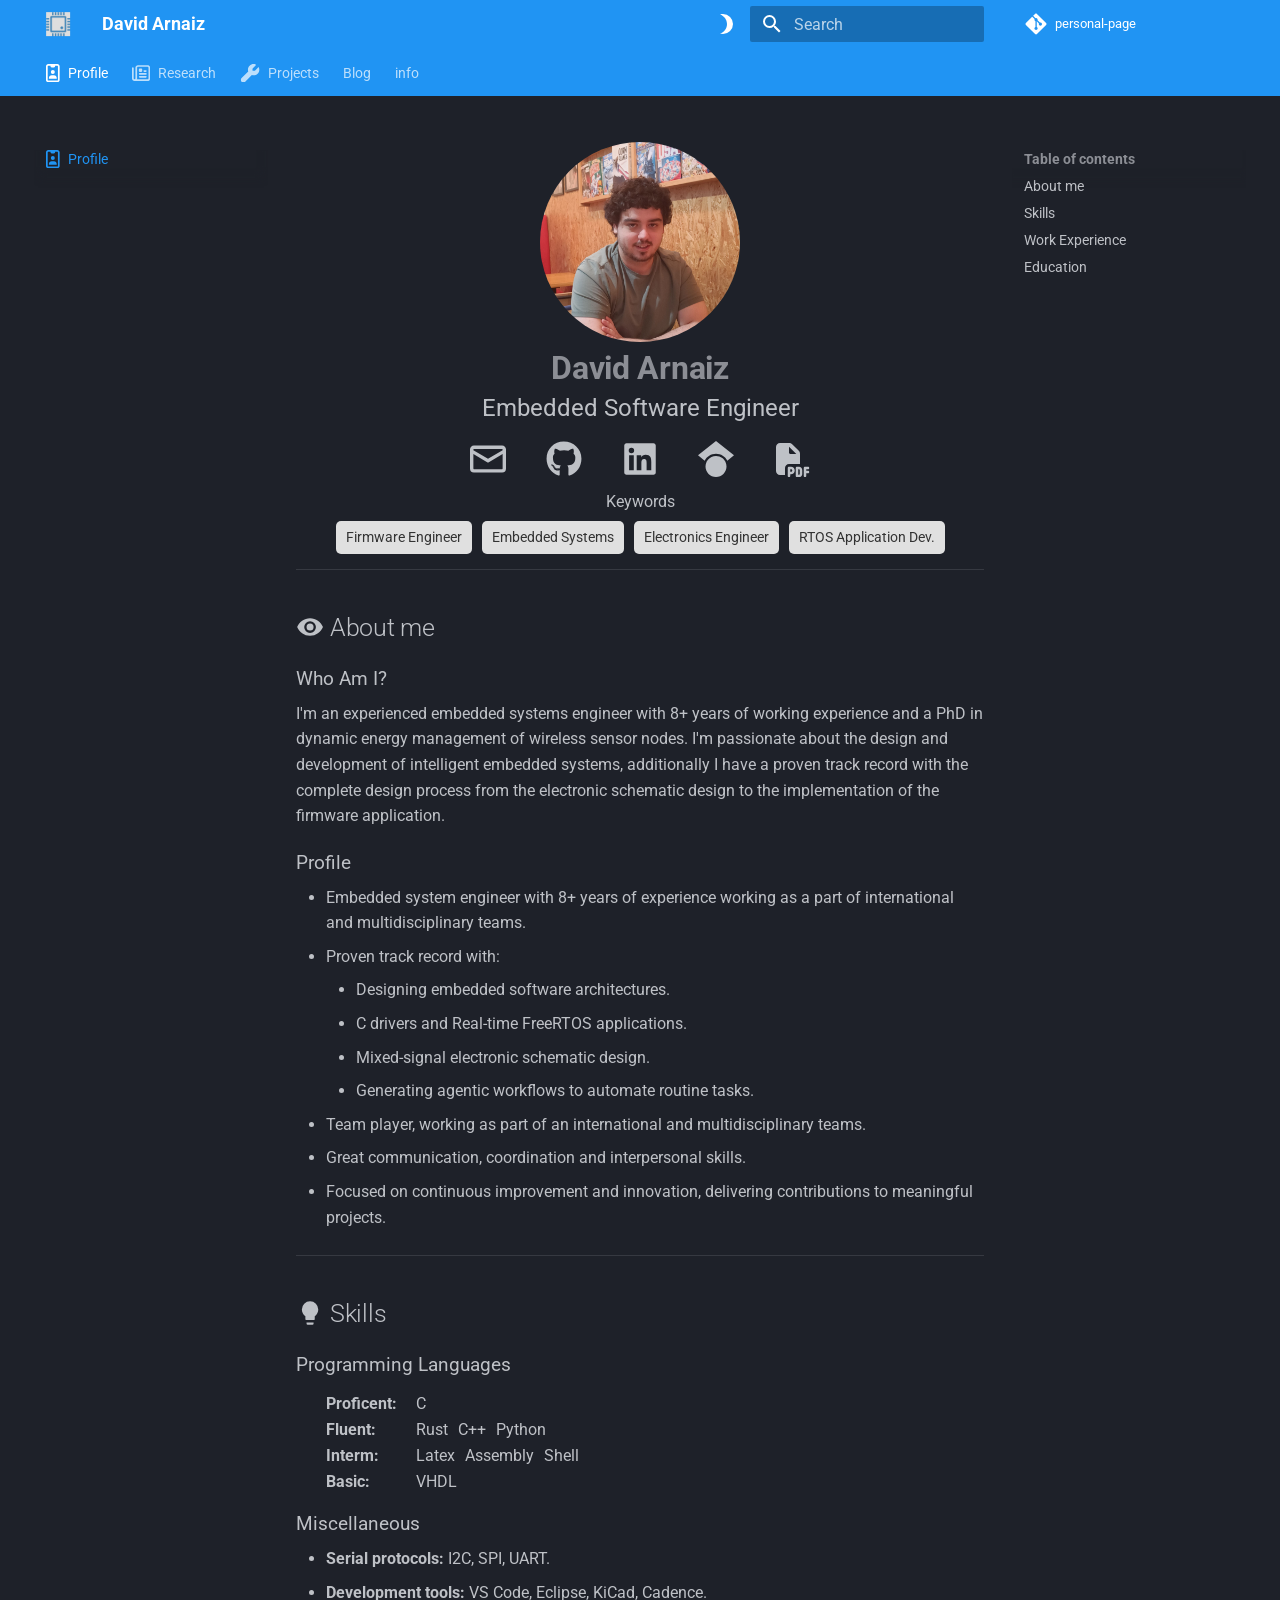
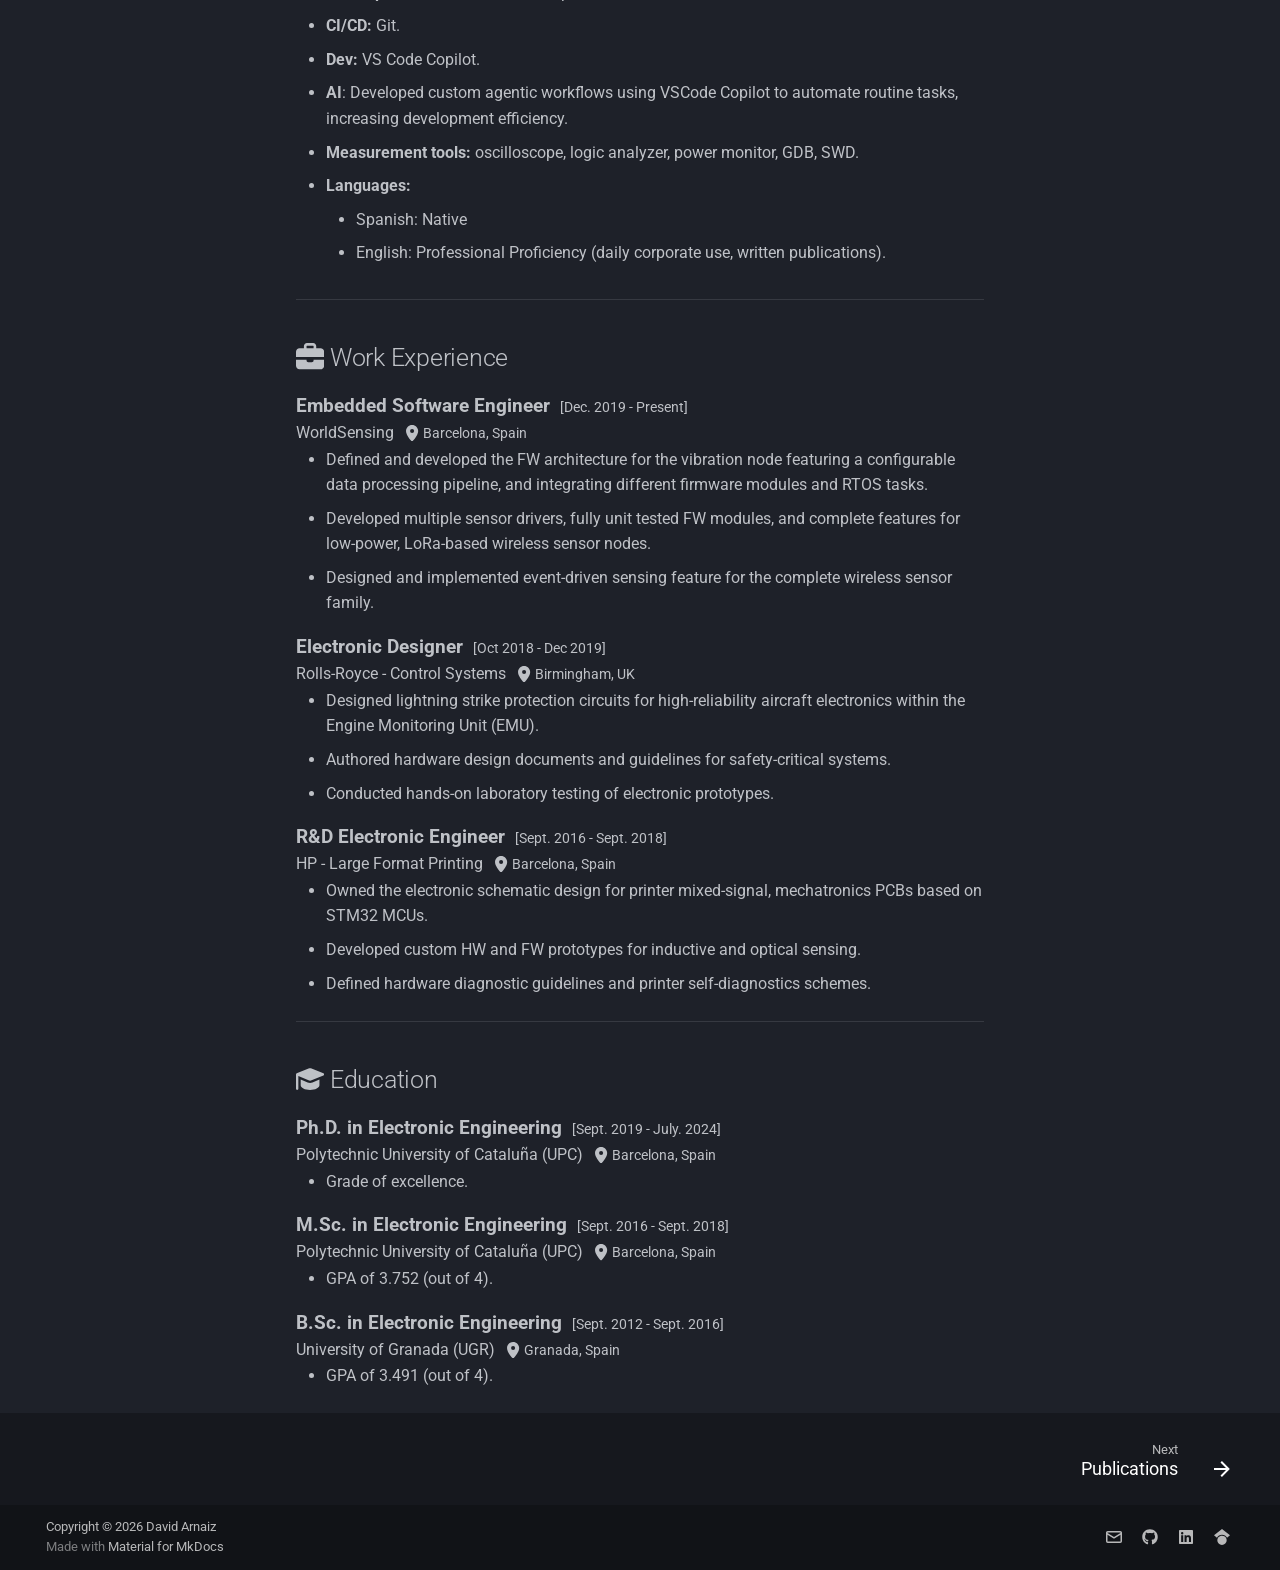
==== index.html @ e4c94403 "Deployed 6ec99e1 with MkDocs version: 1.6.1" ====
<!doctype html>
<html lang="en" class="no-js">
  <head>
    
      <meta charset="utf-8">
      <meta name="viewport" content="width=device-width,initial-scale=1">
      
        <meta name="description" content="David Arnaiz, an embedded firmware engineer specializing in adaptive IoT sensors, RTOSs, and dynamic energy management for low-power systems. Based in Spain.">
      
      
      
        <link rel="canonical" href="https://electronplant.github.io/personal-page/">
      
      
      
        <link rel="next" href="research/">
      
      
        
      
      
      <link rel="icon" href="assets/imgs/test_icon.png">
      <meta name="generator" content="mkdocs-1.6.1, mkdocs-material-9.7.6">
    
    
      
        <title>David Arnaiz - Curriculum Vitae - David Arnaiz</title>
      
    
    
      <link rel="stylesheet" href="assets/stylesheets/main.484c7ddc.min.css">
      
        
        <link rel="stylesheet" href="assets/stylesheets/palette.ab4e12ef.min.css">
      
      


    
    
      
    
    
      
        
        
        <link rel="preconnect" href="https://fonts.gstatic.com" crossorigin>
        <link rel="stylesheet" href="https://fonts.googleapis.com/css?family=Roboto:300,300i,400,400i,700,700i%7CRoboto+Mono:400,400i,700,700i&display=fallback">
        <style>:root{--md-text-font:"Roboto";--md-code-font:"Roboto Mono"}</style>
      
    
    
      <link rel="stylesheet" href="extra_style.css">
    
    <script>__md_scope=new URL(".",location),__md_hash=e=>[...e].reduce(((e,_)=>(e<<5)-e+_.charCodeAt(0)),0),__md_get=(e,_=localStorage,t=__md_scope)=>JSON.parse(_.getItem(t.pathname+"."+e)),__md_set=(e,_,t=localStorage,a=__md_scope)=>{try{t.setItem(a.pathname+"."+e,JSON.stringify(_))}catch(e){}}</script>
    
      

    
    
  
<meta property="og:type" content="website" />
<meta property="og:title" content="David Arnaiz" />
<meta property="og:description" content="David Arnaiz, an embedded firmware engineer specializing in adaptive IoT sensors, RTOSs, and dynamic energy management for low-power systems. Based in Spain." />
<meta property="og:image" content="https://electronplant.github.io/personal-page/assets/images/social/index.png" />
<meta property="og:image:type" content="image/png" />
<meta property="og:image:width" content="1200" />
<meta property="og:image:height" content="630" />
<meta property="og:url" content="https://electronplant.github.io/personal-page/" />
<meta property="twitter:card" content="summary_large_image" />
<meta property="twitter:title" content="David Arnaiz" />
<meta property="twitter:description" content="David Arnaiz, an embedded firmware engineer specializing in adaptive IoT sensors, RTOSs, and dynamic energy management for low-power systems. Based in Spain." />
<meta property="twitter:image" content="https://electronplant.github.io/personal-page/assets/images/social/index.png" />
</head>
  
  
    
    
      
    
    
    
    
    <body dir="ltr" data-md-color-scheme="slate" data-md-color-primary="blue" data-md-color-accent="blue">
  
    
    <input class="md-toggle" data-md-toggle="drawer" type="checkbox" id="__drawer" autocomplete="off">
    <input class="md-toggle" data-md-toggle="search" type="checkbox" id="__search" autocomplete="off">
    <label class="md-overlay" for="__drawer"></label>
    <div data-md-component="skip">
      
        
        <a href="#about-me" class="md-skip">
          Skip to content
        </a>
      
    </div>
    <div data-md-component="announce">
      
    </div>
    
    
      

<header class="md-header" data-md-component="header">
  <nav class="md-header__inner md-grid" aria-label="Header">
    <a href="." title="David Arnaiz" class="md-header__button md-logo" aria-label="David Arnaiz" data-md-component="logo">
      
  <img src="assets/imgs/test_icon.png" alt="logo">

    </a>
    <label class="md-header__button md-icon" for="__drawer">
      
      <svg xmlns="http://www.w3.org/2000/svg" viewBox="0 0 24 24"><path d="M3 6h18v2H3zm0 5h18v2H3zm0 5h18v2H3z"/></svg>
    </label>
    <div class="md-header__title" data-md-component="header-title">
      <div class="md-header__ellipsis">
        <div class="md-header__topic">
          <span class="md-ellipsis">
            David Arnaiz
          </span>
        </div>
        <div class="md-header__topic" data-md-component="header-topic">
          <span class="md-ellipsis">
            
              David Arnaiz - Curriculum Vitae
            
          </span>
        </div>
      </div>
    </div>
    
      
        <form class="md-header__option" data-md-component="palette">
  
    
    
    
    <input class="md-option" data-md-color-media="" data-md-color-scheme="slate" data-md-color-primary="blue" data-md-color-accent="blue"  aria-label="Switch to light mode"  type="radio" name="__palette" id="__palette_0">
    
      <label class="md-header__button md-icon" title="Switch to light mode" for="__palette_1" hidden>
        <svg xmlns="http://www.w3.org/2000/svg" viewBox="0 0 24 24"><path d="M9 2c-1.05 0-2.05.16-3 .46 4.06 1.27 7 5.04 7 9.54s-2.94 8.27-7 9.54c.95.3 1.95.46 3 .46a10 10 0 0 0 10-10A10 10 0 0 0 9 2"/></svg>
      </label>
    
  
    
    
    
    <input class="md-option" data-md-color-media="" data-md-color-scheme="default" data-md-color-primary="blue" data-md-color-accent="blue"  aria-label="Switch to dark mode"  type="radio" name="__palette" id="__palette_1">
    
      <label class="md-header__button md-icon" title="Switch to dark mode" for="__palette_0" hidden>
        <svg xmlns="http://www.w3.org/2000/svg" viewBox="0 0 24 24"><path d="M12 8a4 4 0 0 0-4 4 4 4 0 0 0 4 4 4 4 0 0 0 4-4 4 4 0 0 0-4-4m0 10a6 6 0 0 1-6-6 6 6 0 0 1 6-6 6 6 0 0 1 6 6 6 6 0 0 1-6 6m8-9.31V4h-4.69L12 .69 8.69 4H4v4.69L.69 12 4 15.31V20h4.69L12 23.31 15.31 20H20v-4.69L23.31 12z"/></svg>
      </label>
    
  
</form>
      
    
    
      <script>var palette=__md_get("__palette");if(palette&&palette.color){if("(prefers-color-scheme)"===palette.color.media){var media=matchMedia("(prefers-color-scheme: light)"),input=document.querySelector(media.matches?"[data-md-color-media='(prefers-color-scheme: light)']":"[data-md-color-media='(prefers-color-scheme: dark)']");palette.color.media=input.getAttribute("data-md-color-media"),palette.color.scheme=input.getAttribute("data-md-color-scheme"),palette.color.primary=input.getAttribute("data-md-color-primary"),palette.color.accent=input.getAttribute("data-md-color-accent")}for(var[key,value]of Object.entries(palette.color))document.body.setAttribute("data-md-color-"+key,value)}</script>
    
    
    
      
      
        <label class="md-header__button md-icon" for="__search">
          
          <svg xmlns="http://www.w3.org/2000/svg" viewBox="0 0 24 24"><path d="M9.5 3A6.5 6.5 0 0 1 16 9.5c0 1.61-.59 3.09-1.56 4.23l.27.27h.79l5 5-1.5 1.5-5-5v-.79l-.27-.27A6.52 6.52 0 0 1 9.5 16 6.5 6.5 0 0 1 3 9.5 6.5 6.5 0 0 1 9.5 3m0 2C7 5 5 7 5 9.5S7 14 9.5 14 14 12 14 9.5 12 5 9.5 5"/></svg>
        </label>
        <div class="md-search" data-md-component="search" role="dialog">
  <label class="md-search__overlay" for="__search"></label>
  <div class="md-search__inner" role="search">
    <form class="md-search__form" name="search">
      <input type="text" class="md-search__input" name="query" aria-label="Search" placeholder="Search" autocapitalize="off" autocorrect="off" autocomplete="off" spellcheck="false" data-md-component="search-query" required>
      <label class="md-search__icon md-icon" for="__search">
        
        <svg xmlns="http://www.w3.org/2000/svg" viewBox="0 0 24 24"><path d="M9.5 3A6.5 6.5 0 0 1 16 9.5c0 1.61-.59 3.09-1.56 4.23l.27.27h.79l5 5-1.5 1.5-5-5v-.79l-.27-.27A6.52 6.52 0 0 1 9.5 16 6.5 6.5 0 0 1 3 9.5 6.5 6.5 0 0 1 9.5 3m0 2C7 5 5 7 5 9.5S7 14 9.5 14 14 12 14 9.5 12 5 9.5 5"/></svg>
        
        <svg xmlns="http://www.w3.org/2000/svg" viewBox="0 0 24 24"><path d="M20 11v2H8l5.5 5.5-1.42 1.42L4.16 12l7.92-7.92L13.5 5.5 8 11z"/></svg>
      </label>
      <nav class="md-search__options" aria-label="Search">
        
        <button type="reset" class="md-search__icon md-icon" title="Clear" aria-label="Clear" tabindex="-1">
          
          <svg xmlns="http://www.w3.org/2000/svg" viewBox="0 0 24 24"><path d="M19 6.41 17.59 5 12 10.59 6.41 5 5 6.41 10.59 12 5 17.59 6.41 19 12 13.41 17.59 19 19 17.59 13.41 12z"/></svg>
        </button>
      </nav>
      
    </form>
    <div class="md-search__output">
      <div class="md-search__scrollwrap" tabindex="0" data-md-scrollfix>
        <div class="md-search-result" data-md-component="search-result">
          <div class="md-search-result__meta">
            Initializing search
          </div>
          <ol class="md-search-result__list" role="presentation"></ol>
        </div>
      </div>
    </div>
  </div>
</div>
      
    
    
      <div class="md-header__source">
        <a href="https://github.com/ElectronPlant/personal-page/" title="Go to repository" class="md-source" data-md-component="source">
  <div class="md-source__icon md-icon">
    
    <svg xmlns="http://www.w3.org/2000/svg" viewBox="0 0 448 512"><!--! Font Awesome Free 7.1.0 by @fontawesome - https://fontawesome.com License - https://fontawesome.com/license/free (Icons: CC BY 4.0, Fonts: SIL OFL 1.1, Code: MIT License) Copyright 2025 Fonticons, Inc.--><path d="M439.6 236.1 244 40.5c-5.4-5.5-12.8-8.5-20.4-8.5s-15 3-20.4 8.4L162.5 81l51.5 51.5c27.1-9.1 52.7 16.8 43.4 43.7l49.7 49.7c34.2-11.8 61.2 31 35.5 56.7-26.5 26.5-70.2-2.9-56-37.3L240.3 199v121.9c25.3 12.5 22.3 41.8 9.1 55-6.4 6.4-15.2 10.1-24.3 10.1s-17.8-3.6-24.3-10.1c-17.6-17.6-11.1-46.9 11.2-56v-123c-20.8-8.5-24.6-30.7-18.6-45L142.6 101 8.5 235.1C3 240.6 0 247.9 0 255.5s3 15 8.5 20.4l195.6 195.7c5.4 5.4 12.7 8.4 20.4 8.4s15-3 20.4-8.4l194.7-194.7c5.4-5.4 8.4-12.8 8.4-20.4s-3-15-8.4-20.4"/></svg>
  </div>
  <div class="md-source__repository">
    personal-page
  </div>
</a>
      </div>
    
  </nav>
  
</header>
    
    <div class="md-container" data-md-component="container">
      
      
        
          
            
<nav class="md-tabs" aria-label="Tabs" data-md-component="tabs">
  <div class="md-grid">
    <ul class="md-tabs__list">
      
        
  
  
  
    
  
  
    <li class="md-tabs__item md-tabs__item--active">
      <a href="." class="md-tabs__link">
        
  
  
    
      <svg xmlns="http://www.w3.org/2000/svg" viewBox="0 0 384 512"><!--! Font Awesome Free 7.1.0 by @fontawesome - https://fontawesome.com License - https://fontawesome.com/license/free (Icons: CC BY 4.0, Fonts: SIL OFL 1.1, Code: MIT License) Copyright 2025 Fonticons, Inc.--><path d="M256 48v16c0 17.7-14.3 32-32 32h-64c-17.7 0-32-14.3-32-32V48H64c-8.8 0-16 7.2-16 16v384c0 8.8 7.2 16 16 16h256c8.8 0 16-7.2 16-16V64c0-8.8-7.2-16-16-16zM0 64C0 28.7 28.7 0 64 0h256c35.3 0 64 28.7 64 64v384c0 35.3-28.7 64-64 64H64c-35.3 0-64-28.7-64-64zm160 256h64c44.2 0 80 35.8 80 80 0 8.8-7.2 16-16 16H96c-8.8 0-16-7.2-16-16 0-44.2 35.8-80 80-80m-24-96a56 56 0 1 1 112 0 56 56 0 1 1-112 0"/></svg>
    
  
  Profile

      </a>
    </li>
  

      
        
  
  
  
  
    
    
      <li class="md-tabs__item">
        <a href="research/" class="md-tabs__link">
          
  
  
    
      <svg xmlns="http://www.w3.org/2000/svg" viewBox="0 0 512 512"><!--! Font Awesome Free 7.1.0 by @fontawesome - https://fontawesome.com License - https://fontawesome.com/license/free (Icons: CC BY 4.0, Fonts: SIL OFL 1.1, Code: MIT License) Copyright 2025 Fonticons, Inc.--><path d="M168 80c-13.3 0-24 10.7-24 24v304c0 8.4-1.4 16.5-4.1 24H440c13.3 0 24-10.7 24-24V104c0-13.3-10.7-24-24-24zM72 480c-39.8 0-72-32.2-72-72V112c0-13.3 10.7-24 24-24s24 10.7 24 24v296c0 13.3 10.7 24 24 24s24-10.7 24-24V104c0-39.8 32.2-72 72-72h272c39.8 0 72 32.2 72 72v304c0 39.8-32.2 72-72 72zm120-328c0-13.3 10.7-24 24-24h48c13.3 0 24 10.7 24 24v48c0 13.3-10.7 24-24 24h-48c-13.3 0-24-10.7-24-24zm152 24h48c13.3 0 24 10.7 24 24s-10.7 24-24 24h-48c-13.3 0-24-10.7-24-24s10.7-24 24-24m-128 80h176c13.3 0 24 10.7 24 24s-10.7 24-24 24H216c-13.3 0-24-10.7-24-24s10.7-24 24-24m0 80h176c13.3 0 24 10.7 24 24s-10.7 24-24 24H216c-13.3 0-24-10.7-24-24s10.7-24 24-24"/></svg>
    
  
  Research

        </a>
      </li>
    
  

      
        
  
  
  
  
    
    
      <li class="md-tabs__item">
        <a href="projects/" class="md-tabs__link">
          
  
  
    
      <svg xmlns="http://www.w3.org/2000/svg" viewBox="0 0 576 512"><!--! Font Awesome Free 7.1.0 by @fontawesome - https://fontawesome.com License - https://fontawesome.com/license/free (Icons: CC BY 4.0, Fonts: SIL OFL 1.1, Code: MIT License) Copyright 2025 Fonticons, Inc.--><path d="M509.4 98.6c7.6-7.6 20.3-5.7 24.1 4.3 6.8 17.7 10.5 37 10.5 57.1 0 88.4-71.6 160-160 160-17.5 0-34.4-2.8-50.2-8L146.9 498.9c-28.1 28.1-73.7 28.1-101.8 0s-28.1-73.7 0-101.8L232 210.2c-5.2-15.8-8-32.6-8-50.2C224 71.6 295.6 0 384 0c20.1 0 39.4 3.7 57.1 10.5 10 3.8 11.8 16.5 4.3 24.1l-88.7 88.7c-3 3-4.7 7.1-4.7 11.3V176c0 8.8 7.2 16 16 16h41.4c4.2 0 8.3-1.7 11.3-4.7z"/></svg>
    
  
  Projects

        </a>
      </li>
    
  

      
        
  
  
  
  
    
    
      <li class="md-tabs__item">
        <a href="blog/" class="md-tabs__link">
          
  
  
    
  
  Blog

        </a>
      </li>
    
  

      
        
  
  
  
  
    <li class="md-tabs__item">
      <a href="info/" class="md-tabs__link">
        
  
  
    
  
  info

      </a>
    </li>
  

      
    </ul>
  </div>
</nav>
          
        
      
      <main class="md-main" data-md-component="main">
        <div class="md-main__inner md-grid">
          
            
              
              <div class="md-sidebar md-sidebar--primary" data-md-component="sidebar" data-md-type="navigation" >
                <div class="md-sidebar__scrollwrap">
                  <div class="md-sidebar__inner">
                    


  


<nav class="md-nav md-nav--primary md-nav--lifted" aria-label="Navigation" data-md-level="0">
  <label class="md-nav__title" for="__drawer">
    <a href="." title="David Arnaiz" class="md-nav__button md-logo" aria-label="David Arnaiz" data-md-component="logo">
      
  <img src="assets/imgs/test_icon.png" alt="logo">

    </a>
    David Arnaiz
  </label>
  
    <div class="md-nav__source">
      <a href="https://github.com/ElectronPlant/personal-page/" title="Go to repository" class="md-source" data-md-component="source">
  <div class="md-source__icon md-icon">
    
    <svg xmlns="http://www.w3.org/2000/svg" viewBox="0 0 448 512"><!--! Font Awesome Free 7.1.0 by @fontawesome - https://fontawesome.com License - https://fontawesome.com/license/free (Icons: CC BY 4.0, Fonts: SIL OFL 1.1, Code: MIT License) Copyright 2025 Fonticons, Inc.--><path d="M439.6 236.1 244 40.5c-5.4-5.5-12.8-8.5-20.4-8.5s-15 3-20.4 8.4L162.5 81l51.5 51.5c27.1-9.1 52.7 16.8 43.4 43.7l49.7 49.7c34.2-11.8 61.2 31 35.5 56.7-26.5 26.5-70.2-2.9-56-37.3L240.3 199v121.9c25.3 12.5 22.3 41.8 9.1 55-6.4 6.4-15.2 10.1-24.3 10.1s-17.8-3.6-24.3-10.1c-17.6-17.6-11.1-46.9 11.2-56v-123c-20.8-8.5-24.6-30.7-18.6-45L142.6 101 8.5 235.1C3 240.6 0 247.9 0 255.5s3 15 8.5 20.4l195.6 195.7c5.4 5.4 12.7 8.4 20.4 8.4s15-3 20.4-8.4l194.7-194.7c5.4-5.4 8.4-12.8 8.4-20.4s-3-15-8.4-20.4"/></svg>
  </div>
  <div class="md-source__repository">
    personal-page
  </div>
</a>
    </div>
  
  <ul class="md-nav__list" data-md-scrollfix>
    
      
      
  
  
    
  
  
  
    <li class="md-nav__item md-nav__item--active">
      
      <input class="md-nav__toggle md-toggle" type="checkbox" id="__toc">
      
      
      
        <label class="md-nav__link md-nav__link--active" for="__toc">
          
  
  
    <svg xmlns="http://www.w3.org/2000/svg" viewBox="0 0 384 512"><!--! Font Awesome Free 7.1.0 by @fontawesome - https://fontawesome.com License - https://fontawesome.com/license/free (Icons: CC BY 4.0, Fonts: SIL OFL 1.1, Code: MIT License) Copyright 2025 Fonticons, Inc.--><path d="M256 48v16c0 17.7-14.3 32-32 32h-64c-17.7 0-32-14.3-32-32V48H64c-8.8 0-16 7.2-16 16v384c0 8.8 7.2 16 16 16h256c8.8 0 16-7.2 16-16V64c0-8.8-7.2-16-16-16zM0 64C0 28.7 28.7 0 64 0h256c35.3 0 64 28.7 64 64v384c0 35.3-28.7 64-64 64H64c-35.3 0-64-28.7-64-64zm160 256h64c44.2 0 80 35.8 80 80 0 8.8-7.2 16-16 16H96c-8.8 0-16-7.2-16-16 0-44.2 35.8-80 80-80m-24-96a56 56 0 1 1 112 0 56 56 0 1 1-112 0"/></svg>
  
  <span class="md-ellipsis">
    
  
    Profile
  

    
  </span>
  
  

          <span class="md-nav__icon md-icon"></span>
        </label>
      
      <a href="." class="md-nav__link md-nav__link--active">
        
  
  
    <svg xmlns="http://www.w3.org/2000/svg" viewBox="0 0 384 512"><!--! Font Awesome Free 7.1.0 by @fontawesome - https://fontawesome.com License - https://fontawesome.com/license/free (Icons: CC BY 4.0, Fonts: SIL OFL 1.1, Code: MIT License) Copyright 2025 Fonticons, Inc.--><path d="M256 48v16c0 17.7-14.3 32-32 32h-64c-17.7 0-32-14.3-32-32V48H64c-8.8 0-16 7.2-16 16v384c0 8.8 7.2 16 16 16h256c8.8 0 16-7.2 16-16V64c0-8.8-7.2-16-16-16zM0 64C0 28.7 28.7 0 64 0h256c35.3 0 64 28.7 64 64v384c0 35.3-28.7 64-64 64H64c-35.3 0-64-28.7-64-64zm160 256h64c44.2 0 80 35.8 80 80 0 8.8-7.2 16-16 16H96c-8.8 0-16-7.2-16-16 0-44.2 35.8-80 80-80m-24-96a56 56 0 1 1 112 0 56 56 0 1 1-112 0"/></svg>
  
  <span class="md-ellipsis">
    
  
    Profile
  

    
  </span>
  
  

      </a>
      
        

<nav class="md-nav md-nav--secondary" aria-label="Table of contents">
  
  
  
  
    <label class="md-nav__title" for="__toc">
      <span class="md-nav__icon md-icon"></span>
      Table of contents
    </label>
    <ul class="md-nav__list" data-md-component="toc" data-md-scrollfix>
      
        <li class="md-nav__item">
  <a href="#about-me" class="md-nav__link">
    <span class="md-ellipsis">
      
        About me
      
    </span>
  </a>
  
</li>
      
        <li class="md-nav__item">
  <a href="#skills" class="md-nav__link">
    <span class="md-ellipsis">
      
        Skills
      
    </span>
  </a>
  
</li>
      
        <li class="md-nav__item">
  <a href="#work-experience" class="md-nav__link">
    <span class="md-ellipsis">
      
        Work Experience
      
    </span>
  </a>
  
</li>
      
        <li class="md-nav__item">
  <a href="#education" class="md-nav__link">
    <span class="md-ellipsis">
      
        Education
      
    </span>
  </a>
  
</li>
      
    </ul>
  
</nav>
      
    </li>
  

    
      
      
  
  
  
  
    
    
      
        
          
        
      
        
      
    
    
    
      
      
    
    
    <li class="md-nav__item md-nav__item--nested">
      
        
        
        <input class="md-nav__toggle md-toggle " type="checkbox" id="__nav_2" >
        
          
          <div class="md-nav__link md-nav__container">
            <a href="research/" class="md-nav__link ">
              
  
  
    <svg xmlns="http://www.w3.org/2000/svg" viewBox="0 0 512 512"><!--! Font Awesome Free 7.1.0 by @fontawesome - https://fontawesome.com License - https://fontawesome.com/license/free (Icons: CC BY 4.0, Fonts: SIL OFL 1.1, Code: MIT License) Copyright 2025 Fonticons, Inc.--><path d="M168 80c-13.3 0-24 10.7-24 24v304c0 8.4-1.4 16.5-4.1 24H440c13.3 0 24-10.7 24-24V104c0-13.3-10.7-24-24-24zM72 480c-39.8 0-72-32.2-72-72V112c0-13.3 10.7-24 24-24s24 10.7 24 24v296c0 13.3 10.7 24 24 24s24-10.7 24-24V104c0-39.8 32.2-72 72-72h272c39.8 0 72 32.2 72 72v304c0 39.8-32.2 72-72 72zm120-328c0-13.3 10.7-24 24-24h48c13.3 0 24 10.7 24 24v48c0 13.3-10.7 24-24 24h-48c-13.3 0-24-10.7-24-24zm152 24h48c13.3 0 24 10.7 24 24s-10.7 24-24 24h-48c-13.3 0-24-10.7-24-24s10.7-24 24-24m-128 80h176c13.3 0 24 10.7 24 24s-10.7 24-24 24H216c-13.3 0-24-10.7-24-24s10.7-24 24-24m0 80h176c13.3 0 24 10.7 24 24s-10.7 24-24 24H216c-13.3 0-24-10.7-24-24s10.7-24 24-24"/></svg>
  
  <span class="md-ellipsis">
    
  
    Research
  

    
  </span>
  
  

            </a>
            
              
              <label class="md-nav__link " for="__nav_2" id="__nav_2_label" tabindex="0">
                <span class="md-nav__icon md-icon"></span>
              </label>
            
          </div>
        
        <nav class="md-nav" data-md-level="1" aria-labelledby="__nav_2_label" aria-expanded="false">
          <label class="md-nav__title" for="__nav_2">
            <span class="md-nav__icon md-icon"></span>
            
  
    Research
  

          </label>
          <ul class="md-nav__list" data-md-scrollfix>
            
              
            
              
                
  
  
  
  
    <li class="md-nav__item">
      <a href="research/thesis/" class="md-nav__link">
        
  
  
    <svg xmlns="http://www.w3.org/2000/svg" viewBox="0 0 576 512"><!--! Font Awesome Free 7.1.0 by @fontawesome - https://fontawesome.com License - https://fontawesome.com/license/free (Icons: CC BY 4.0, Fonts: SIL OFL 1.1, Code: MIT License) Copyright 2025 Fonticons, Inc.--><path d="m48 195.8 209.2 86.1c9.8 4 20.2 6.1 30.8 6.1s21-2.1 30.8-6.1l242.4-99.8c9-3.7 14.8-12.4 14.8-22.1s-5.8-18.4-14.8-22.1L318.8 38.1c-9.8-4-20.2-6.1-30.8-6.1s-21 2.1-30.8 6.1L14.8 137.9C5.8 141.6 0 150.3 0 160v296c0 13.3 10.7 24 24 24s24-10.7 24-24zm48 71.7V384c0 53 86 96 192 96s192-43 192-96V267.4l-142.9 58.9c-15.6 6.4-32.2 9.7-49.1 9.7s-33.5-3.3-49.1-9.7L96 267.4z"/></svg>
  
  <span class="md-ellipsis">
    
  
    Thesis & Dissertations
  

    
  </span>
  
  

      </a>
    </li>
  

              
            
          </ul>
        </nav>
      
    </li>
  

    
      
      
  
  
  
  
    
    
      
        
          
        
      
    
    
    
      
      
    
    
    <li class="md-nav__item md-nav__item--nested">
      
        
        
        <input class="md-nav__toggle md-toggle " type="checkbox" id="__nav_3" >
        
          
          <div class="md-nav__link md-nav__container">
            <a href="projects/" class="md-nav__link ">
              
  
  
    <svg xmlns="http://www.w3.org/2000/svg" viewBox="0 0 576 512"><!--! Font Awesome Free 7.1.0 by @fontawesome - https://fontawesome.com License - https://fontawesome.com/license/free (Icons: CC BY 4.0, Fonts: SIL OFL 1.1, Code: MIT License) Copyright 2025 Fonticons, Inc.--><path d="M509.4 98.6c7.6-7.6 20.3-5.7 24.1 4.3 6.8 17.7 10.5 37 10.5 57.1 0 88.4-71.6 160-160 160-17.5 0-34.4-2.8-50.2-8L146.9 498.9c-28.1 28.1-73.7 28.1-101.8 0s-28.1-73.7 0-101.8L232 210.2c-5.2-15.8-8-32.6-8-50.2C224 71.6 295.6 0 384 0c20.1 0 39.4 3.7 57.1 10.5 10 3.8 11.8 16.5 4.3 24.1l-88.7 88.7c-3 3-4.7 7.1-4.7 11.3V176c0 8.8 7.2 16 16 16h41.4c4.2 0 8.3-1.7 11.3-4.7z"/></svg>
  
  <span class="md-ellipsis">
    
  
    Projects
  

    
  </span>
  
  

            </a>
            
          </div>
        
        <nav class="md-nav" data-md-level="1" aria-labelledby="__nav_3_label" aria-expanded="false">
          <label class="md-nav__title" for="__nav_3">
            <span class="md-nav__icon md-icon"></span>
            
  
    Projects
  

          </label>
          <ul class="md-nav__list" data-md-scrollfix>
            
              
            
          </ul>
        </nav>
      
    </li>
  

    
      
      
  
  
  
  
    
    
      
        
          
        
      
        
      
    
    
    
      
      
    
    
    <li class="md-nav__item md-nav__item--nested">
      
        
        
        <input class="md-nav__toggle md-toggle " type="checkbox" id="__nav_4" >
        
          
          <div class="md-nav__link md-nav__container">
            <a href="blog/" class="md-nav__link ">
              
  
  
  <span class="md-ellipsis">
    
  
    Blog
  

    
  </span>
  
  

            </a>
            
              
              <label class="md-nav__link " for="__nav_4" id="__nav_4_label" tabindex="0">
                <span class="md-nav__icon md-icon"></span>
              </label>
            
          </div>
        
        <nav class="md-nav" data-md-level="1" aria-labelledby="__nav_4_label" aria-expanded="false">
          <label class="md-nav__title" for="__nav_4">
            <span class="md-nav__icon md-icon"></span>
            
  
    Blog
  

          </label>
          <ul class="md-nav__list" data-md-scrollfix>
            
              
            
              
                
  
  
  
  
    <li class="md-nav__item">
      <a href="." class="md-nav__link">
        
  
  
  <span class="md-ellipsis">
    
  
    Archive
  

    
  </span>
  
  

      </a>
    </li>
  

              
            
          </ul>
        </nav>
      
    </li>
  

    
      
      
  
  
  
  
    <li class="md-nav__item">
      <a href="info/" class="md-nav__link">
        
  
  
  <span class="md-ellipsis">
    
  
    info
  

    
  </span>
  
  

      </a>
    </li>
  

    
  </ul>
</nav>
                  </div>
                </div>
              </div>
            
            
              
              <div class="md-sidebar md-sidebar--secondary" data-md-component="sidebar" data-md-type="toc" >
                <div class="md-sidebar__scrollwrap">
                  <div class="md-sidebar__inner">
                    

<nav class="md-nav md-nav--secondary" aria-label="Table of contents">
  
  
  
  
    <label class="md-nav__title" for="__toc">
      <span class="md-nav__icon md-icon"></span>
      Table of contents
    </label>
    <ul class="md-nav__list" data-md-component="toc" data-md-scrollfix>
      
        <li class="md-nav__item">
  <a href="#about-me" class="md-nav__link">
    <span class="md-ellipsis">
      
        About me
      
    </span>
  </a>
  
</li>
      
        <li class="md-nav__item">
  <a href="#skills" class="md-nav__link">
    <span class="md-ellipsis">
      
        Skills
      
    </span>
  </a>
  
</li>
      
        <li class="md-nav__item">
  <a href="#work-experience" class="md-nav__link">
    <span class="md-ellipsis">
      
        Work Experience
      
    </span>
  </a>
  
</li>
      
        <li class="md-nav__item">
  <a href="#education" class="md-nav__link">
    <span class="md-ellipsis">
      
        Education
      
    </span>
  </a>
  
</li>
      
    </ul>
  
</nav>
                  </div>
                </div>
              </div>
            
          
          
            <div class="md-content" data-md-component="content">
              
              <article class="md-content__inner md-typeset">
                
                  


  
  


<p><img alt="resume_image" src="assets/imgs/resume_image.jpg" /></p>
<div id="header">
    <h1>David Arnaiz</h1>
    <p>Embedded Software Engineer</p>
</div>

<div class="socials">
<p><a href="mailto:electronplant@gmail.com" target="_blank" rel="noopener noreferrer" title="Email">
    <span class="twemoji"><svg xmlns="http://www.w3.org/2000/svg" viewBox="0 0 16 16"><path d="M1.75 2h12.5c.966 0 1.75.784 1.75 1.75v8.5A1.75 1.75 0 0 1 14.25 14H1.75A1.75 1.75 0 0 1 0 12.25v-8.5C0 2.784.784 2 1.75 2M1.5 12.251c0 .138.112.25.25.25h12.5a.25.25 0 0 0 .25-.25V5.809L8.38 9.397a.75.75 0 0 1-.76 0L1.5 5.809zm13-8.181v-.32a.25.25 0 0 0-.25-.25H1.75a.25.25 0 0 0-.25.25v.32L8 7.88Z"/></svg></span>
  </a>
  <a href="https://github.com/ElectronPlant" target="_blank" rel="noopener noreferrer" title="Github">
    <span class="twemoji"><svg xmlns="http://www.w3.org/2000/svg" viewBox="0 0 512 512"><!--! Font Awesome Free 7.1.0 by @fontawesome - https://fontawesome.com License - https://fontawesome.com/license/free (Icons: CC BY 4.0, Fonts: SIL OFL 1.1, Code: MIT License) Copyright 2025 Fonticons, Inc.--><path d="M173.9 397.4c0 2-2.3 3.6-5.2 3.6-3.3.3-5.6-1.3-5.6-3.6 0-2 2.3-3.6 5.2-3.6 3-.3 5.6 1.3 5.6 3.6m-31.1-4.5c-.7 2 1.3 4.3 4.3 4.9 2.6 1 5.6 0 6.2-2s-1.3-4.3-4.3-5.2c-2.6-.7-5.5.3-6.2 2.3m44.2-1.7c-2.9.7-4.9 2.6-4.6 4.9.3 2 2.9 3.3 5.9 2.6 2.9-.7 4.9-2.6 4.6-4.6-.3-1.9-3-3.2-5.9-2.9M252.8 8C114.1 8 8 113.3 8 252c0 110.9 69.8 205.8 169.5 239.2 12.8 2.3 17.3-5.6 17.3-12.1 0-6.2-.3-40.4-.3-61.4 0 0-70 15-84.7-29.8 0 0-11.4-29.1-27.8-36.6 0 0-22.9-15.7 1.6-15.4 0 0 24.9 2 38.6 25.8 21.9 38.6 58.6 27.5 72.9 20.9 2.3-16 8.8-27.1 16-33.7-55.9-6.2-112.3-14.3-112.3-110.5 0-27.5 7.6-41.3 23.6-58.9-2.6-6.5-11.1-33.3 2.6-67.9 20.9-6.5 69 27 69 27 20-5.6 41.5-8.5 62.8-8.5s42.8 2.9 62.8 8.5c0 0 48.1-33.6 69-27 13.7 34.7 5.2 61.4 2.6 67.9 16 17.7 25.8 31.5 25.8 58.9 0 96.5-58.9 104.2-114.8 110.5 9.2 7.9 17 22.9 17 46.4 0 33.7-.3 75.4-.3 83.6 0 6.5 4.6 14.4 17.3 12.1C436.2 457.8 504 362.9 504 252 504 113.3 391.5 8 252.8 8M105.2 352.9c-1.3 1-1 3.3.7 5.2 1.6 1.6 3.9 2.3 5.2 1 1.3-1 1-3.3-.7-5.2-1.6-1.6-3.9-2.3-5.2-1m-10.8-8.1c-.7 1.3.3 2.9 2.3 3.9 1.6 1 3.6.7 4.3-.7.7-1.3-.3-2.9-2.3-3.9-2-.6-3.6-.3-4.3.7m32.4 35.6c-1.6 1.3-1 4.3 1.3 6.2 2.3 2.3 5.2 2.6 6.5 1 1.3-1.3.7-4.3-1.3-6.2-2.2-2.3-5.2-2.6-6.5-1m-11.4-14.7c-1.6 1-1.6 3.6 0 5.9s4.3 3.3 5.6 2.3c1.6-1.3 1.6-3.9 0-6.2-1.4-2.3-4-3.3-5.6-2"/></svg></span>
  </a>
  <a href="https://www.linkedin.com/in/david-arnaiz-mart%C3%ADnez" target="_blank" rel="noopener noreferrer" title="LinkedIn">
    <span class="twemoji"><svg xmlns="http://www.w3.org/2000/svg" viewBox="0 0 448 512"><!--! Font Awesome Free 7.1.0 by @fontawesome - https://fontawesome.com License - https://fontawesome.com/license/free (Icons: CC BY 4.0, Fonts: SIL OFL 1.1, Code: MIT License) Copyright 2025 Fonticons, Inc.--><path d="M416 32H31.9C14.3 32 0 46.5 0 64.3v383.4C0 465.5 14.3 480 31.9 480H416c17.6 0 32-14.5 32-32.3V64.3c0-17.8-14.4-32.3-32-32.3M135.4 416H69V202.2h66.5V416zM102.2 96a38.5 38.5 0 1 1 0 77 38.5 38.5 0 1 1 0-77m282.1 320h-66.4V312c0-24.8-.5-56.7-34.5-56.7-34.6 0-39.9 27-39.9 54.9V416h-66.4V202.2h63.7v29.2h.9c8.9-16.8 30.6-34.5 62.9-34.5 67.2 0 79.7 44.3 79.7 101.9z"/></svg></span>
  </a>
  <a href="https://scholar.google.com/citations?user=32m35KwAAAAJ&hl=en" target="_blank" rel="noopener noreferrer" title="Google Scholar">
    <span class="twemoji"><svg xmlns="http://www.w3.org/2000/svg" viewBox="0 0 512 512"><!--! Font Awesome Free 7.1.0 by @fontawesome - https://fontawesome.com License - https://fontawesome.com/license/free (Icons: CC BY 4.0, Fonts: SIL OFL 1.1, Code: MIT License) Copyright 2025 Fonticons, Inc.--><path d="M390.9 298.5s0 .1.1.1c9.2 19.4 14.4 41.1 14.4 64C405.3 445.1 338.5 512 256 512s-149.3-66.9-149.3-149.3c0-22.9 5.2-44.6 14.4-64 1.7-3.6 3.6-7.2 5.6-10.7q6.6-11.4 15-21.3c27.4-32.6 68.5-53.3 114.4-53.3 33.6 0 64.6 11.1 89.6 29.9 9.1 6.9 17.4 14.7 24.8 23.5 5.6 6.6 10.6 13.8 15 21.3 2 3.4 3.8 7 5.5 10.5zm26.4-18.8c-30.1-58.4-91-98.4-161.3-98.4s-131.2 40-161.3 98.4L0 202.7 256 0l256 202.7-94.7 77.1z"/></svg></span>
  </a>
  <a href="assets/documents/DavidArnaiz_CV.pdf" target="_blank" rel="noopener noreferrer" title="Download PDF">
    <span class="twemoji"><svg xmlns="http://www.w3.org/2000/svg" viewBox="0 0 576 512"><!--! Font Awesome Free 7.1.0 by @fontawesome - https://fontawesome.com License - https://fontawesome.com/license/free (Icons: CC BY 4.0, Fonts: SIL OFL 1.1, Code: MIT License) Copyright 2025 Fonticons, Inc.--><path d="M96 0C60.7 0 32 28.7 32 64v384c0 35.3 28.7 64 64 64h80V400c0-35.3 28.7-64 64-64h176V170.5c0-17-6.7-33.3-18.7-45.3L290.7 18.7C278.7 6.7 262.5 0 245.5 0zm261.5 176H264c-13.3 0-24-10.7-24-24V58.5zM240 380c-11 0-20 9-20 20v128c0 11 9 20 20 20s20-9 20-20v-28h12c33.1 0 60-26.9 60-60s-26.9-60-60-60zm32 80h-12v-40h12c11 0 20 9 20 20s-9 20-20 20m96-80c-11 0-20 9-20 20v128c0 11 9 20 20 20h32c28.7 0 52-23.3 52-52v-64c0-28.7-23.3-52-52-52zm20 128v-88h12c6.6 0 12 5.4 12 12v64c0 6.6-5.4 12-12 12zm88-108v128c0 11 9 20 20 20s20-9 20-20v-44h28c11 0 20-9 20-20s-9-20-20-20h-28v-24h28c11 0 20-9 20-20s-9-20-20-20h-48c-11 0-20 9-20 20"/></svg></span>
  </a></p>
</div>
<div class="keywords-title">
    <p>Keywords</p>
</div>

<div class="keywords">
    <div class="keyword">Firmware Engineer</div>
    <div class="keyword">Embedded Systems</div>
    <div class="keyword">Electronics Engineer</div>
    <div class="keyword">RTOS Application Dev.</div>
</div>

<hr />
<h2 id="about-me"><span class="twemoji"><svg xmlns="http://www.w3.org/2000/svg" viewBox="0 0 24 24"><path d="M12 9a3 3 0 0 0-3 3 3 3 0 0 0 3 3 3 3 0 0 0 3-3 3 3 0 0 0-3-3m0 8a5 5 0 0 1-5-5 5 5 0 0 1 5-5 5 5 0 0 1 5 5 5 5 0 0 1-5 5m0-12.5C7 4.5 2.73 7.61 1 12c1.73 4.39 6 7.5 11 7.5s9.27-3.11 11-7.5c-1.73-4.39-6-7.5-11-7.5"/></svg></span> About me</h2>
<p class="heading-2-alternative">Who Am I?</p>
<p>I'm an experienced embedded systems engineer with 8+ years of working experience and a PhD in dynamic energy management of wireless sensor nodes.
I'm passionate about the design and development of intelligent embedded systems, additionally I have a proven track record with the complete design process from the electronic schematic design to the implementation of the firmware application.</p>
<p class="heading-2-alternative">Profile</p>
<ul>
<li>Embedded system engineer with 8+ years of experience working as a part of international and multidisciplinary teams.</li>
<li>Proven track record with:<ul>
<li>Designing embedded software architectures.</li>
<li>C drivers and Real-time FreeRTOS applications.</li>
<li>Mixed-signal electronic schematic design.</li>
<li>Generating agentic workflows to automate routine tasks.</li>
</ul>
</li>
<li>Team player, working as part of an international and multidisciplinary teams.</li>
<li>Great communication, coordination and interpersonal skills.</li>
<li>Focused on continuous improvement and innovation, delivering contributions to meaningful projects.</li>
</ul>
<hr />
<h2 id="skills"><span class="twemoji"><svg xmlns="http://www.w3.org/2000/svg" viewBox="0 0 24 24"><path d="M12 2a7 7 0 0 0-7 7c0 2.38 1.19 4.47 3 5.74V17a1 1 0 0 0 1 1h6a1 1 0 0 0 1-1v-2.26c1.81-1.27 3-3.36 3-5.74a7 7 0 0 0-7-7M9 21a1 1 0 0 0 1 1h4a1 1 0 0 0 1-1v-1H9z"/></svg></span> Skills</h2>
<p class="heading-2-alternative">Programming Languages</p>
<div class="skills-top">
    <div class="skill-group">Proficent: </div>
    <div class="skill">C</div>
</div>
<div class="skills">
    <div class="skill-group">Fluent: </div>
    <div class="skill">Rust</div>
    <div class="skill">C++</div>
    <div class="skill">Python</div>
</div>
<div class="skills">
    <div class="skill-group">Interm: </div>
    <div class="skill">Latex</div>
    <div class="skill">Assembly</div>
    <div class="skill">Shell</div>
</div>
<div class="skills">
    <div class="skill-group">Basic: </div>
    <div class="skill">VHDL</div>
</div>

<p class="heading-2-alternative">Miscellaneous</p>
<ul>
<li><strong>Serial protocols:</strong> I2C, SPI, UART.</li>
<li><strong>Development tools:</strong> VS Code, Eclipse, KiCad, Cadence.</li>
<li><strong>CI/CD:</strong> Git.</li>
<li><strong>Dev:</strong> VS Code Copilot.</li>
<li><strong>AI</strong>: Developed custom agentic workflows using VSCode Copilot to automate routine tasks, increasing development efficiency.</li>
<li><strong>Measurement tools:</strong> oscilloscope, logic analyzer, power monitor, GDB, SWD.</li>
<li><strong>Languages:</strong><ul>
<li>Spanish: Native</li>
<li>English: Professional Proficiency (daily corporate use, written publications).</li>
</ul>
</li>
</ul>
<hr />
<h2 id="work-experience"><span class="twemoji"><svg xmlns="http://www.w3.org/2000/svg" viewBox="0 0 512 512"><!--! Font Awesome Free 7.1.0 by @fontawesome - https://fontawesome.com License - https://fontawesome.com/license/free (Icons: CC BY 4.0, Fonts: SIL OFL 1.1, Code: MIT License) Copyright 2025 Fonticons, Inc.--><path d="M200 48h112c4.4 0 8 3.6 8 8v40H192V56c0-4.4 3.6-8 8-8m-56 8v40H64c-35.3 0-64 28.7-64 64v96h512v-96c0-35.3-28.7-64-64-64h-80V56c0-30.9-25.1-56-56-56H200c-30.9 0-56 25.1-56 56m368 248H320v16c0 17.7-14.3 32-32 32h-64c-17.7 0-32-14.3-32-32v-16H0v112c0 35.3 28.7 64 64 64h384c35.3 0 64-28.7 64-64z"/></svg></span> Work Experience</h2>
<p class="we-work-duration">
    <span class="we-work">Embedded Software Engineer</span>
    <span class="we-duration">[Dec. 2019 - Present]</span>
</p>
<p class="we-company-location">
    <span class="we-company">WorldSensing</span>
    <span class="we-location"> <span class="twemoji"><svg xmlns="http://www.w3.org/2000/svg" viewBox="0 0 384 512"><!--! Font Awesome Free 7.1.0 by @fontawesome - https://fontawesome.com License - https://fontawesome.com/license/free (Icons: CC BY 4.0, Fonts: SIL OFL 1.1, Code: MIT License) Copyright 2025 Fonticons, Inc.--><path d="M0 188.6C0 84.4 86 0 192 0s192 84.4 192 188.6c0 119.3-120.2 262.3-170.4 316.8-11.8 12.8-31.5 12.8-43.3 0C120.1 450.9-.1 307.9-.1 188.6zM192 256a64 64 0 1 0 0-128 64 64 0 1 0 0 128"/></svg></span> Barcelona, Spain</span>
</p>
<ul>
<li>Defined and developed the FW architecture for the vibration node featuring a configurable data processing pipeline, and integrating different firmware modules and RTOS tasks.</li>
<li>Developed multiple sensor drivers, fully unit tested FW modules, and complete features for low-power, LoRa-based wireless sensor nodes.</li>
<li>Designed and implemented event-driven sensing feature for the complete wireless sensor family.</li>
</ul>
<p class="we-work-duration">
    <span class="we-work">Electronic Designer</span>
    <span class="we-duration">[Oct 2018 - Dec 2019]</span>
</p>
<p class="we-company-location">
    <span class="we-company">Rolls-Royce - Control Systems</span>
    <span class="we-location"> <span class="twemoji"><svg xmlns="http://www.w3.org/2000/svg" viewBox="0 0 384 512"><!--! Font Awesome Free 7.1.0 by @fontawesome - https://fontawesome.com License - https://fontawesome.com/license/free (Icons: CC BY 4.0, Fonts: SIL OFL 1.1, Code: MIT License) Copyright 2025 Fonticons, Inc.--><path d="M0 188.6C0 84.4 86 0 192 0s192 84.4 192 188.6c0 119.3-120.2 262.3-170.4 316.8-11.8 12.8-31.5 12.8-43.3 0C120.1 450.9-.1 307.9-.1 188.6zM192 256a64 64 0 1 0 0-128 64 64 0 1 0 0 128"/></svg></span> Birmingham, UK</span>
</p>
<ul>
<li>Designed lightning strike protection circuits for high-reliability aircraft electronics within the Engine Monitoring Unit (EMU).</li>
<li>Authored hardware design documents and guidelines for safety-critical systems.</li>
<li>Conducted hands-on laboratory testing of electronic prototypes.</li>
</ul>
<p class="we-work-duration">
    <span class="we-work">R&D Electronic Engineer</span>
    <span class="we-duration">[Sept. 2016 - Sept. 2018]</span>
</p>
<p class="we-company-location">
    <span class="we-company">HP - Large Format Printing</span>
    <span class="we-location"> <span class="twemoji"><svg xmlns="http://www.w3.org/2000/svg" viewBox="0 0 384 512"><!--! Font Awesome Free 7.1.0 by @fontawesome - https://fontawesome.com License - https://fontawesome.com/license/free (Icons: CC BY 4.0, Fonts: SIL OFL 1.1, Code: MIT License) Copyright 2025 Fonticons, Inc.--><path d="M0 188.6C0 84.4 86 0 192 0s192 84.4 192 188.6c0 119.3-120.2 262.3-170.4 316.8-11.8 12.8-31.5 12.8-43.3 0C120.1 450.9-.1 307.9-.1 188.6zM192 256a64 64 0 1 0 0-128 64 64 0 1 0 0 128"/></svg></span> Barcelona, Spain</span>
</p>
<ul>
<li>Owned the electronic schematic design for printer mixed-signal, mechatronics PCBs based on STM32 MCUs.</li>
<li>Developed custom HW and FW prototypes for inductive and optical sensing.</li>
<li>Defined hardware diagnostic guidelines and printer self-diagnostics schemes.</li>
</ul>
<hr />
<h2 id="education"><span class="twemoji"><svg xmlns="http://www.w3.org/2000/svg" viewBox="0 0 576 512"><!--! Font Awesome Free 7.1.0 by @fontawesome - https://fontawesome.com License - https://fontawesome.com/license/free (Icons: CC BY 4.0, Fonts: SIL OFL 1.1, Code: MIT License) Copyright 2025 Fonticons, Inc.--><path d="m48 195.8 209.2 86.1c9.8 4 20.2 6.1 30.8 6.1s21-2.1 30.8-6.1l242.4-99.8c9-3.7 14.8-12.4 14.8-22.1s-5.8-18.4-14.8-22.1L318.8 38.1c-9.8-4-20.2-6.1-30.8-6.1s-21 2.1-30.8 6.1L14.8 137.9C5.8 141.6 0 150.3 0 160v296c0 13.3 10.7 24 24 24s24-10.7 24-24zm48 71.7V384c0 53 86 96 192 96s192-43 192-96V267.4l-142.9 58.9c-15.6 6.4-32.2 9.7-49.1 9.7s-33.5-3.3-49.1-9.7L96 267.4z"/></svg></span> Education</h2>
<p class="edu-degree-duration">
    <span class="edu-degree">Ph.D. in Electronic Engineering</span>
    <span class="edu-duration">[Sept. 2019 - July. 2024]</span>
</p>
<p class="edu-university-location">
    <span class="edu-university">Polytechnic University of Cataluña (UPC)</span>
    <span class="edu-location"><span class="twemoji"><svg xmlns="http://www.w3.org/2000/svg" viewBox="0 0 384 512"><!--! Font Awesome Free 7.1.0 by @fontawesome - https://fontawesome.com License - https://fontawesome.com/license/free (Icons: CC BY 4.0, Fonts: SIL OFL 1.1, Code: MIT License) Copyright 2025 Fonticons, Inc.--><path d="M0 188.6C0 84.4 86 0 192 0s192 84.4 192 188.6c0 119.3-120.2 262.3-170.4 316.8-11.8 12.8-31.5 12.8-43.3 0C120.1 450.9-.1 307.9-.1 188.6zM192 256a64 64 0 1 0 0-128 64 64 0 1 0 0 128"/></svg></span> Barcelona, Spain</span>
</p>
<ul>
<li>Grade of excellence.</li>
</ul>
<p class="edu-degree-duration">
    <span class="edu-degree">M.Sc. in Electronic Engineering</span>
    <span class="edu-duration">[Sept. 2016 - Sept. 2018]</span>
</p>
<p class="edu-university-location">
    <span class="edu-university">Polytechnic University of Cataluña (UPC)</span>
    <span class="edu-location"><span class="twemoji"><svg xmlns="http://www.w3.org/2000/svg" viewBox="0 0 384 512"><!--! Font Awesome Free 7.1.0 by @fontawesome - https://fontawesome.com License - https://fontawesome.com/license/free (Icons: CC BY 4.0, Fonts: SIL OFL 1.1, Code: MIT License) Copyright 2025 Fonticons, Inc.--><path d="M0 188.6C0 84.4 86 0 192 0s192 84.4 192 188.6c0 119.3-120.2 262.3-170.4 316.8-11.8 12.8-31.5 12.8-43.3 0C120.1 450.9-.1 307.9-.1 188.6zM192 256a64 64 0 1 0 0-128 64 64 0 1 0 0 128"/></svg></span> Barcelona, Spain</span>
</p>
<ul>
<li>GPA of 3.752 (out of 4).</li>
</ul>
<p class="edu-degree-duration">
    <span class="edu-degree">B.Sc. in Electronic Engineering</span>
    <span class="edu-duration">[Sept. 2012 - Sept. 2016]</span>
</p>
<p class="edu-university-location">
    <span class="edu-university">University of Granada (UGR)</span>
    <span class="edu-location"><span class="twemoji"><svg xmlns="http://www.w3.org/2000/svg" viewBox="0 0 384 512"><!--! Font Awesome Free 7.1.0 by @fontawesome - https://fontawesome.com License - https://fontawesome.com/license/free (Icons: CC BY 4.0, Fonts: SIL OFL 1.1, Code: MIT License) Copyright 2025 Fonticons, Inc.--><path d="M0 188.6C0 84.4 86 0 192 0s192 84.4 192 188.6c0 119.3-120.2 262.3-170.4 316.8-11.8 12.8-31.5 12.8-43.3 0C120.1 450.9-.1 307.9-.1 188.6zM192 256a64 64 0 1 0 0-128 64 64 0 1 0 0 128"/></svg></span> Granada, Spain</span>
</p>
<ul>
<li>GPA of 3.491 (out of 4).</li>
</ul>







  
  






                
              </article>
            </div>
          
          
<script>var target=document.getElementById(location.hash.slice(1));target&&target.name&&(target.checked=target.name.startsWith("__tabbed_"))</script>
        </div>
        
          <button type="button" class="md-top md-icon" data-md-component="top" hidden>
  
  <svg xmlns="http://www.w3.org/2000/svg" viewBox="0 0 24 24"><path d="M13 20h-2V8l-5.5 5.5-1.42-1.42L12 4.16l7.92 7.92-1.42 1.42L13 8z"/></svg>
  Back to top
</button>
        
      </main>
      
        <footer class="md-footer">
  
    
      
      <nav class="md-footer__inner md-grid" aria-label="Footer" >
        
        
          
          <a href="research/" class="md-footer__link md-footer__link--next" aria-label="Next: Publications">
            <div class="md-footer__title">
              <span class="md-footer__direction">
                Next
              </span>
              <div class="md-ellipsis">
                Publications
              </div>
            </div>
            <div class="md-footer__button md-icon">
              
              <svg xmlns="http://www.w3.org/2000/svg" viewBox="0 0 24 24"><path d="M4 11v2h12l-5.5 5.5 1.42 1.42L19.84 12l-7.92-7.92L10.5 5.5 16 11z"/></svg>
            </div>
          </a>
        
      </nav>
    
  
  <div class="md-footer-meta md-typeset">
    <div class="md-footer-meta__inner md-grid">
      <div class="md-copyright">
  
    <div class="md-copyright__highlight">
      Copyright © 2026 David Arnaiz
    </div>
  
  
    Made with
    <a href="https://squidfunk.github.io/mkdocs-material/" target="_blank" rel="noopener">
      Material for MkDocs
    </a>
  
</div>
      
        
<div class="md-social">
  
    
    
    
    
      
      
    
    <a href="mailto://electronplant@gmail.com" target="_blank" rel="noopener" title="electronplant@gmail.com" class="md-social__link">
      <svg xmlns="http://www.w3.org/2000/svg" viewBox="0 0 16 16"><path d="M1.75 2h12.5c.966 0 1.75.784 1.75 1.75v8.5A1.75 1.75 0 0 1 14.25 14H1.75A1.75 1.75 0 0 1 0 12.25v-8.5C0 2.784.784 2 1.75 2M1.5 12.251c0 .138.112.25.25.25h12.5a.25.25 0 0 0 .25-.25V5.809L8.38 9.397a.75.75 0 0 1-.76 0L1.5 5.809zm13-8.181v-.32a.25.25 0 0 0-.25-.25H1.75a.25.25 0 0 0-.25.25v.32L8 7.88Z"/></svg>
    </a>
  
    
    
    
    
      
      
    
    <a href="https://github.com/ElectronPlant" target="_blank" rel="noopener" title="github.com" class="md-social__link">
      <svg xmlns="http://www.w3.org/2000/svg" viewBox="0 0 512 512"><!--! Font Awesome Free 7.1.0 by @fontawesome - https://fontawesome.com License - https://fontawesome.com/license/free (Icons: CC BY 4.0, Fonts: SIL OFL 1.1, Code: MIT License) Copyright 2025 Fonticons, Inc.--><path d="M173.9 397.4c0 2-2.3 3.6-5.2 3.6-3.3.3-5.6-1.3-5.6-3.6 0-2 2.3-3.6 5.2-3.6 3-.3 5.6 1.3 5.6 3.6m-31.1-4.5c-.7 2 1.3 4.3 4.3 4.9 2.6 1 5.6 0 6.2-2s-1.3-4.3-4.3-5.2c-2.6-.7-5.5.3-6.2 2.3m44.2-1.7c-2.9.7-4.9 2.6-4.6 4.9.3 2 2.9 3.3 5.9 2.6 2.9-.7 4.9-2.6 4.6-4.6-.3-1.9-3-3.2-5.9-2.9M252.8 8C114.1 8 8 113.3 8 252c0 110.9 69.8 205.8 169.5 239.2 12.8 2.3 17.3-5.6 17.3-12.1 0-6.2-.3-40.4-.3-61.4 0 0-70 15-84.7-29.8 0 0-11.4-29.1-27.8-36.6 0 0-22.9-15.7 1.6-15.4 0 0 24.9 2 38.6 25.8 21.9 38.6 58.6 27.5 72.9 20.9 2.3-16 8.8-27.1 16-33.7-55.9-6.2-112.3-14.3-112.3-110.5 0-27.5 7.6-41.3 23.6-58.9-2.6-6.5-11.1-33.3 2.6-67.9 20.9-6.5 69 27 69 27 20-5.6 41.5-8.5 62.8-8.5s42.8 2.9 62.8 8.5c0 0 48.1-33.6 69-27 13.7 34.7 5.2 61.4 2.6 67.9 16 17.7 25.8 31.5 25.8 58.9 0 96.5-58.9 104.2-114.8 110.5 9.2 7.9 17 22.9 17 46.4 0 33.7-.3 75.4-.3 83.6 0 6.5 4.6 14.4 17.3 12.1C436.2 457.8 504 362.9 504 252 504 113.3 391.5 8 252.8 8M105.2 352.9c-1.3 1-1 3.3.7 5.2 1.6 1.6 3.9 2.3 5.2 1 1.3-1 1-3.3-.7-5.2-1.6-1.6-3.9-2.3-5.2-1m-10.8-8.1c-.7 1.3.3 2.9 2.3 3.9 1.6 1 3.6.7 4.3-.7.7-1.3-.3-2.9-2.3-3.9-2-.6-3.6-.3-4.3.7m32.4 35.6c-1.6 1.3-1 4.3 1.3 6.2 2.3 2.3 5.2 2.6 6.5 1 1.3-1.3.7-4.3-1.3-6.2-2.2-2.3-5.2-2.6-6.5-1m-11.4-14.7c-1.6 1-1.6 3.6 0 5.9s4.3 3.3 5.6 2.3c1.6-1.3 1.6-3.9 0-6.2-1.4-2.3-4-3.3-5.6-2"/></svg>
    </a>
  
    
    
    
    
      
      
    
    <a href="https://www.linkedin.com/in/david-arnaiz-mart%C3%ADnez" target="_blank" rel="noopener" title="www.linkedin.com" class="md-social__link">
      <svg xmlns="http://www.w3.org/2000/svg" viewBox="0 0 448 512"><!--! Font Awesome Free 7.1.0 by @fontawesome - https://fontawesome.com License - https://fontawesome.com/license/free (Icons: CC BY 4.0, Fonts: SIL OFL 1.1, Code: MIT License) Copyright 2025 Fonticons, Inc.--><path d="M416 32H31.9C14.3 32 0 46.5 0 64.3v383.4C0 465.5 14.3 480 31.9 480H416c17.6 0 32-14.5 32-32.3V64.3c0-17.8-14.4-32.3-32-32.3M135.4 416H69V202.2h66.5V416zM102.2 96a38.5 38.5 0 1 1 0 77 38.5 38.5 0 1 1 0-77m282.1 320h-66.4V312c0-24.8-.5-56.7-34.5-56.7-34.6 0-39.9 27-39.9 54.9V416h-66.4V202.2h63.7v29.2h.9c8.9-16.8 30.6-34.5 62.9-34.5 67.2 0 79.7 44.3 79.7 101.9z"/></svg>
    </a>
  
    
    
    
    
      
      
    
    <a href="https://scholar.google.com/citations?user=32m35KwAAAAJ&hl=en" target="_blank" rel="noopener" title="scholar.google.com" class="md-social__link">
      <svg xmlns="http://www.w3.org/2000/svg" viewBox="0 0 512 512"><!--! Font Awesome Free 7.1.0 by @fontawesome - https://fontawesome.com License - https://fontawesome.com/license/free (Icons: CC BY 4.0, Fonts: SIL OFL 1.1, Code: MIT License) Copyright 2025 Fonticons, Inc.--><path d="M390.9 298.5s0 .1.1.1c9.2 19.4 14.4 41.1 14.4 64C405.3 445.1 338.5 512 256 512s-149.3-66.9-149.3-149.3c0-22.9 5.2-44.6 14.4-64 1.7-3.6 3.6-7.2 5.6-10.7q6.6-11.4 15-21.3c27.4-32.6 68.5-53.3 114.4-53.3 33.6 0 64.6 11.1 89.6 29.9 9.1 6.9 17.4 14.7 24.8 23.5 5.6 6.6 10.6 13.8 15 21.3 2 3.4 3.8 7 5.5 10.5zm26.4-18.8c-30.1-58.4-91-98.4-161.3-98.4s-131.2 40-161.3 98.4L0 202.7 256 0l256 202.7-94.7 77.1z"/></svg>
    </a>
  
</div>
      
    </div>
  </div>
</footer>
      
    </div>
    <div class="md-dialog" data-md-component="dialog">
      <div class="md-dialog__inner md-typeset"></div>
    </div>
    
    
    
      
      
      <script id="__config" type="application/json">{"annotate": null, "base": ".", "features": ["navigation.tabs", "navigation.indexes", "navigation.top", "navigation.instant", "navigation.tracking", "navigation.footer"], "search": "assets/javascripts/workers/search.2c215733.min.js", "tags": null, "translations": {"clipboard.copied": "Copied to clipboard", "clipboard.copy": "Copy to clipboard", "search.result.more.one": "1 more on this page", "search.result.more.other": "# more on this page", "search.result.none": "No matching documents", "search.result.one": "1 matching document", "search.result.other": "# matching documents", "search.result.placeholder": "Type to start searching", "search.result.term.missing": "Missing", "select.version": "Select version"}, "version": null}</script>
    
    
      <script src="assets/javascripts/bundle.79ae519e.min.js"></script>
      
    
  </body>
</html>
---- assets/stylesheets/main.484c7ddc.min.css ----
@charset "UTF-8";html{-webkit-text-size-adjust:none;-moz-text-size-adjust:none;text-size-adjust:none;box-sizing:border-box}*,:after,:before{box-sizing:inherit}@media (prefers-reduced-motion){*,:after,:before{transition:none!important}}body{margin:0}a,button,input,label{-webkit-tap-highlight-color:transparent}a{color:inherit;text-decoration:none}hr{border:0;box-sizing:initial;display:block;height:.05rem;overflow:visible;padding:0}small{font-size:80%}sub,sup{line-height:1em}img{border-style:none}table{border-collapse:initial;border-spacing:0}td,th{font-weight:400;vertical-align:top}button{background:#0000;border:0;font-family:inherit;font-size:inherit;margin:0;padding:0}input{border:0;outline:none}:root{--md-primary-fg-color:#4051b5;--md-primary-fg-color--light:#5d6cc0;--md-primary-fg-color--dark:#303fa1;--md-primary-bg-color:#fff;--md-primary-bg-color--light:#ffffffb3;--md-accent-fg-color:#526cfe;--md-accent-fg-color--transparent:#526cfe1a;--md-accent-bg-color:#fff;--md-accent-bg-color--light:#ffffffb3}[data-md-color-scheme=default]{color-scheme:light}[data-md-color-scheme=default] img[src$="#gh-dark-mode-only"],[data-md-color-scheme=default] img[src$="#only-dark"]{display:none}:root,[data-md-color-scheme=default]{--md-hue:225deg;--md-default-fg-color:#000000de;--md-default-fg-color--light:#0000008a;--md-default-fg-color--lighter:#00000052;--md-default-fg-color--lightest:#00000012;--md-default-bg-color:#fff;--md-default-bg-color--light:#ffffffb3;--md-default-bg-color--lighter:#ffffff4d;--md-default-bg-color--lightest:#ffffff1f;--md-code-fg-color:#36464e;--md-code-bg-color:#f5f5f5;--md-code-bg-color--light:#f5f5f5b3;--md-code-bg-color--lighter:#f5f5f54d;--md-code-hl-color:#4287ff;--md-code-hl-color--light:#4287ff1a;--md-code-hl-number-color:#d52a2a;--md-code-hl-special-color:#db1457;--md-code-hl-function-color:#a846b9;--md-code-hl-constant-color:#6e59d9;--md-code-hl-keyword-color:#3f6ec6;--md-code-hl-string-color:#1c7d4d;--md-code-hl-name-color:var(--md-code-fg-color);--md-code-hl-operator-color:var(--md-default-fg-color--light);--md-code-hl-punctuation-color:var(--md-default-fg-color--light);--md-code-hl-comment-color:var(--md-default-fg-color--light);--md-code-hl-generic-color:var(--md-default-fg-color--light);--md-code-hl-variable-color:var(--md-default-fg-color--light);--md-typeset-color:var(--md-default-fg-color);--md-typeset-a-color:var(--md-primary-fg-color);--md-typeset-del-color:#f5503d26;--md-typeset-ins-color:#0bd57026;--md-typeset-kbd-color:#fafafa;--md-typeset-kbd-accent-color:#fff;--md-typeset-kbd-border-color:#b8b8b8;--md-typeset-mark-color:#ffff0080;--md-typeset-table-color:#0000001f;--md-typeset-table-color--light:rgba(0,0,0,.035);--md-admonition-fg-color:var(--md-default-fg-color);--md-admonition-bg-color:var(--md-default-bg-color);--md-warning-fg-color:#000000de;--md-warning-bg-color:#ff9;--md-footer-fg-color:#fff;--md-footer-fg-color--light:#ffffffb3;--md-footer-fg-color--lighter:#ffffff73;--md-footer-bg-color:#000000de;--md-footer-bg-color--dark:#00000052;--md-shadow-z1:0 0.2rem 0.5rem #0000000d,0 0 0.05rem #0000001a;--md-shadow-z2:0 0.2rem 0.5rem #0000001a,0 0 0.05rem #00000040;--md-shadow-z3:0 0.2rem 0.5rem #0003,0 0 0.05rem #00000059}.md-icon svg{fill:currentcolor;display:block;height:1.2rem;width:1.2rem}body{-webkit-font-smoothing:antialiased;-moz-osx-font-smoothing:grayscale;--md-text-font-family:var(--md-text-font,_),-apple-system,BlinkMacSystemFont,Helvetica,Arial,sans-serif;--md-code-font-family:var(--md-code-font,_),SFMono-Regular,Consolas,Menlo,monospace}aside,body,input{font-feature-settings:"kern","liga";color:var(--md-typeset-color);font-family:var(--md-text-font-family)}code,kbd,pre{font-feature-settings:"kern";font-family:var(--md-code-font-family)}:root{--md-typeset-table-sort-icon:url('data:image/svg+xml;charset=utf-8,<svg xmlns="http://www.w3.org/2000/svg" viewBox="0 0 24 24"><path d="m18 21-4-4h3V7h-3l4-4 4 4h-3v10h3M2 19v-2h10v2M2 13v-2h7v2M2 7V5h4v2z"/></svg>');--md-typeset-table-sort-icon--asc:url('data:image/svg+xml;charset=utf-8,<svg xmlns="http://www.w3.org/2000/svg" viewBox="0 0 24 24"><path d="M19 17h3l-4 4-4-4h3V3h2M2 17h10v2H2M6 5v2H2V5m0 6h7v2H2z"/></svg>');--md-typeset-table-sort-icon--desc:url('data:image/svg+xml;charset=utf-8,<svg xmlns="http://www.w3.org/2000/svg" viewBox="0 0 24 24"><path d="M19 7h3l-4-4-4 4h3v14h2M2 17h10v2H2M6 5v2H2V5m0 6h7v2H2z"/></svg>')}.md-typeset{-webkit-print-color-adjust:exact;color-adjust:exact;font-size:.8rem;line-height:1.6;overflow-wrap:break-word}@media print{.md-typeset{font-size:.68rem}}.md-typeset blockquote,.md-typeset dl,.md-typeset figure,.md-typeset ol,.md-typeset pre,.md-typeset ul{margin-bottom:1em;margin-top:1em}.md-typeset h1{color:var(--md-default-fg-color--light);font-size:2em;line-height:1.3;margin:0 0 1.25em}.md-typeset h1,.md-typeset h2{font-weight:300;letter-spacing:-.01em}.md-typeset h2{font-size:1.5625em;line-height:1.4;margin:1.6em 0 .64em}.md-typeset h3{font-size:1.25em;font-weight:400;letter-spacing:-.01em;line-height:1.5;margin:1.6em 0 .8em}.md-typeset h2+h3{margin-top:.8em}.md-typeset h4{font-weight:700;letter-spacing:-.01em;margin:1em 0}.md-typeset h5,.md-typeset h6{color:var(--md-default-fg-color--light);font-size:.8em;font-weight:700;letter-spacing:-.01em;margin:1.25em 0}.md-typeset h5{text-transform:uppercase}.md-typeset h5 code{text-transform:none}.md-typeset hr{border-bottom:.05rem solid var(--md-default-fg-color--lightest);display:flow-root;margin:1.5em 0}.md-typeset a{color:var(--md-typeset-a-color);word-break:break-word}.md-typeset a,.md-typeset a:before{transition:color 125ms}.md-typeset a:focus,.md-typeset a:hover{color:var(--md-accent-fg-color)}.md-typeset a:focus code,.md-typeset a:hover code{background-color:var(--md-accent-fg-color--transparent);color:var(--md-accent-fg-color)}.md-typeset a code{color:var(--md-typeset-a-color)}.md-typeset a.focus-visible{outline-color:var(--md-accent-fg-color);outline-offset:.2rem}.md-typeset code,.md-typeset kbd,.md-typeset pre{color:var(--md-code-fg-color);direction:ltr;font-variant-ligatures:none;transition:background-color 125ms}@media print{.md-typeset code,.md-typeset kbd,.md-typeset pre{white-space:pre-wrap}}.md-typeset code{background-color:var(--md-code-bg-color);border-radius:.1rem;-webkit-box-decoration-break:clone;box-decoration-break:clone;font-size:.85em;padding:0 .2941176471em;transition:color 125ms,background-color 125ms;word-break:break-word}.md-typeset code:not(.focus-visible){-webkit-tap-highlight-color:transparent;outline:none}.md-typeset pre{display:flow-root;line-height:1.4;position:relative}.md-typeset pre>code{-webkit-box-decoration-break:slice;box-decoration-break:slice;box-shadow:none;display:block;margin:0;outline-color:var(--md-accent-fg-color);overflow:auto;padding:.7720588235em 1.1764705882em;scrollbar-color:var(--md-default-fg-color--lighter) #0000;scrollbar-width:thin;touch-action:auto;word-break:normal}.md-typeset pre>code:hover{scrollbar-color:var(--md-accent-fg-color) #0000}.md-typeset pre>code::-webkit-scrollbar{height:.2rem;width:.2rem}.md-typeset pre>code::-webkit-scrollbar-thumb{background-color:var(--md-default-fg-color--lighter)}.md-typeset pre>code::-webkit-scrollbar-thumb:hover{background-color:var(--md-accent-fg-color)}.md-typeset kbd{background-color:var(--md-typeset-kbd-color);border-radius:.1rem;box-shadow:0 .1rem 0 .05rem var(--md-typeset-kbd-border-color),0 .1rem 0 var(--md-typeset-kbd-border-color),0 -.1rem .2rem var(--md-typeset-kbd-accent-color) inset;color:var(--md-default-fg-color);display:inline-block;font-size:.75em;padding:0 .6666666667em;vertical-align:text-top;word-break:break-word}.md-typeset mark{background-color:var(--md-typeset-mark-color);-webkit-box-decoration-break:clone;box-decoration-break:clone;color:inherit;word-break:break-word}.md-typeset abbr{cursor:help;text-decoration:none}.md-typeset [data-preview],.md-typeset abbr{border-bottom:.05rem dotted var(--md-default-fg-color--light)}.md-typeset small{opacity:.75}[dir=ltr] .md-typeset sub,[dir=ltr] .md-typeset sup{margin-left:.078125em}[dir=rtl] .md-typeset sub,[dir=rtl] .md-typeset sup{margin-right:.078125em}[dir=ltr] .md-typeset blockquote{padding-left:.6rem}[dir=rtl] .md-typeset blockquote{padding-right:.6rem}[dir=ltr] .md-typeset blockquote{border-left:.2rem solid var(--md-default-fg-color--lighter)}[dir=rtl] .md-typeset blockquote{border-right:.2rem solid var(--md-default-fg-color--lighter)}.md-typeset blockquote{color:var(--md-default-fg-color--light);margin-left:0;margin-right:0}.md-typeset ul{list-style-type:disc}.md-typeset ul[type]{list-style-type:revert-layer}[dir=ltr] .md-typeset ol,[dir=ltr] .md-typeset ul{margin-left:.625em}[dir=rtl] .md-typeset ol,[dir=rtl] .md-typeset ul{margin-right:.625em}.md-typeset ol,.md-typeset ul{padding:0}.md-typeset ol:not([hidden]),.md-typeset ul:not([hidden]){display:flow-root}.md-typeset ol ol,.md-typeset ul ol{list-style-type:lower-alpha}.md-typeset ol ol ol,.md-typeset ul ol ol{list-style-type:lower-roman}.md-typeset ol ol ol ol,.md-typeset ul ol ol ol{list-style-type:upper-alpha}.md-typeset ol ol ol ol ol,.md-typeset ul ol ol ol ol{list-style-type:upper-roman}.md-typeset ol[type],.md-typeset ul[type]{list-style-type:revert-layer}[dir=ltr] .md-typeset ol li,[dir=ltr] .md-typeset ul li{margin-left:1.25em}[dir=rtl] .md-typeset ol li,[dir=rtl] .md-typeset ul li{margin-right:1.25em}.md-typeset ol li,.md-typeset ul li{margin-bottom:.5em}.md-typeset ol li blockquote,.md-typeset ol li p,.md-typeset ul li blockquote,.md-typeset ul li p{margin:.5em 0}.md-typeset ol li:last-child,.md-typeset ul li:last-child{margin-bottom:0}[dir=ltr] .md-typeset ol li ol,[dir=ltr] .md-typeset ol li ul,[dir=ltr] .md-typeset ul li ol,[dir=ltr] .md-typeset ul li ul{margin-left:.625em}[dir=rtl] .md-typeset ol li ol,[dir=rtl] .md-typeset ol li ul,[dir=rtl] .md-typeset ul li ol,[dir=rtl] .md-typeset ul li ul{margin-right:.625em}.md-typeset ol li ol,.md-typeset ol li ul,.md-typeset ul li ol,.md-typeset ul li ul{margin-bottom:.5em;margin-top:.5em}[dir=ltr] .md-typeset dd{margin-left:1.875em}[dir=rtl] .md-typeset dd{margin-right:1.875em}.md-typeset dd{margin-bottom:1.5em;margin-top:1em}.md-typeset img,.md-typeset svg,.md-typeset video{height:auto;max-width:100%}.md-typeset img[align=left]{margin:1em 1em 1em 0}.md-typeset img[align=right]{margin:1em 0 1em 1em}.md-typeset img[align]:only-child{margin-top:0}.md-typeset figure{display:flow-root;margin:1em auto;max-width:100%;text-align:center;width:fit-content}.md-typeset figure img{display:block;margin:0 auto}.md-typeset figcaption{font-style:italic;margin:1em auto;max-width:24rem}.md-typeset iframe{max-width:100%}.md-typeset table:not([class]){background-color:var(--md-default-bg-color);border:.05rem solid var(--md-typeset-table-color);border-radius:.1rem;display:inline-block;font-size:.64rem;max-width:100%;overflow:auto;touch-action:auto}@media print{.md-typeset table:not([class]){display:table}}.md-typeset table:not([class])+*{margin-top:1.5em}.md-typeset table:not([class]) td>:first-child,.md-typeset table:not([class]) th>:first-child{margin-top:0}.md-typeset table:not([class]) td>:last-child,.md-typeset table:not([class]) th>:last-child{margin-bottom:0}.md-typeset table:not([class]) td:not([align]),.md-typeset table:not([class]) th:not([align]){text-align:left}[dir=rtl] .md-typeset table:not([class]) td:not([align]),[dir=rtl] .md-typeset table:not([class]) th:not([align]){text-align:right}.md-typeset table:not([class]) th{font-weight:700;min-width:5rem;padding:.9375em 1.25em;vertical-align:top}.md-typeset table:not([class]) td{border-top:.05rem solid var(--md-typeset-table-color);padding:.9375em 1.25em;vertical-align:top}.md-typeset table:not([class]) tbody tr{transition:background-color 125ms}.md-typeset table:not([class]) tbody tr:hover{background-color:var(--md-typeset-table-color--light);box-shadow:0 .05rem 0 var(--md-default-bg-color) inset}.md-typeset table:not([class]) a{word-break:normal}.md-typeset table th[role=columnheader]{cursor:pointer}[dir=ltr] .md-typeset table th[role=columnheader]:after{margin-left:.5em}[dir=rtl] .md-typeset table th[role=columnheader]:after{margin-right:.5em}.md-typeset table th[role=columnheader]:after{content:"";display:inline-block;height:1.2em;-webkit-mask-image:var(--md-typeset-table-sort-icon);mask-image:var(--md-typeset-table-sort-icon);-webkit-mask-repeat:no-repeat;mask-repeat:no-repeat;-webkit-mask-size:contain;mask-size:contain;transition:background-color 125ms;vertical-align:text-bottom;width:1.2em}.md-typeset table th[role=columnheader]:hover:after{background-color:var(--md-default-fg-color--lighter)}.md-typeset table th[role=columnheader][aria-sort=ascending]:after{background-color:var(--md-default-fg-color--light);-webkit-mask-image:var(--md-typeset-table-sort-icon--asc);mask-image:var(--md-typeset-table-sort-icon--asc)}.md-typeset table th[role=columnheader][aria-sort=descending]:after{background-color:var(--md-default-fg-color--light);-webkit-mask-image:var(--md-typeset-table-sort-icon--desc);mask-image:var(--md-typeset-table-sort-icon--desc)}.md-typeset__scrollwrap{margin:1em -.8rem;overflow-x:auto;touch-action:auto}.md-typeset__table{display:inline-block;margin-bottom:.5em;padding:0 .8rem}@media print{.md-typeset__table{display:block}}html .md-typeset__table table{display:table;margin:0;overflow:hidden;width:100%}@media screen and (max-width:44.984375em){.md-content__inner>pre{margin:1em -.8rem}.md-content__inner>pre code{border-radius:0}}.md-typeset .md-author{border-radius:100%;display:block;flex-shrink:0;height:1.6rem;overflow:hidden;position:relative;transition:color 125ms,transform 125ms;width:1.6rem}.md-typeset .md-author img{display:block}.md-typeset .md-author--more{background:var(--md-default-fg-color--lightest);color:var(--md-default-fg-color--lighter);font-size:.6rem;font-weight:700;line-height:1.6rem;text-align:center}.md-typeset .md-author--long{height:2.4rem;width:2.4rem}.md-typeset a.md-author{transform:scale(1)}.md-typeset a.md-author img{border-radius:100%;filter:grayscale(100%) opacity(75%);transition:filter 125ms}.md-typeset a.md-author:focus,.md-typeset a.md-author:hover{transform:scale(1.1);z-index:1}.md-typeset a.md-author:focus img,.md-typeset a.md-author:hover img{filter:grayscale(0)}.md-banner{background-color:var(--md-footer-bg-color);color:var(--md-footer-fg-color);overflow:auto}@media print{.md-banner{display:none}}.md-banner--warning{background-color:var(--md-warning-bg-color);color:var(--md-warning-fg-color)}.md-banner__inner{font-size:.7rem;margin:.6rem auto;padding:0 .8rem}[dir=ltr] .md-banner__button{float:right}[dir=rtl] .md-banner__button{float:left}.md-banner__button{color:inherit;cursor:pointer;transition:opacity .25s}.no-js .md-banner__button{display:none}.md-banner__button:hover{opacity:.7}html{font-size:125%;height:100%;overflow-x:hidden}@media screen and (min-width:100em){html{font-size:137.5%}}@media screen and (min-width:125em){html{font-size:150%}}body{background-color:var(--md-default-bg-color);display:flex;flex-direction:column;font-size:.5rem;min-height:100%;position:relative;width:100%}@media print{body{display:block}}@media screen and (max-width:59.984375em){body[data-md-scrolllock]{position:fixed}}.md-grid{margin-left:auto;margin-right:auto;max-width:61rem}.md-container{display:flex;flex-direction:column;flex-grow:1}@media print{.md-container{display:block}}.md-main{flex-grow:1}.md-main__inner{display:flex;height:100%;margin-top:1.5rem}.md-ellipsis{overflow:hidden;text-overflow:ellipsis}.md-toggle{display:none}.md-option{height:0;opacity:0;position:absolute;width:0}.md-option:checked+label:not([hidden]){display:block}.md-option.focus-visible+label{outline-color:var(--md-accent-fg-color);outline-style:auto}.md-skip{background-color:var(--md-default-fg-color);border-radius:.1rem;color:var(--md-default-bg-color);font-size:.64rem;margin:.5rem;opacity:0;outline-color:var(--md-accent-fg-color);padding:.3rem .5rem;position:fixed;transform:translateY(.4rem);z-index:-1}.md-skip:focus{opacity:1;transform:translateY(0);transition:transform .25s cubic-bezier(.4,0,.2,1),opacity 175ms 75ms;z-index:10}@page{margin:25mm}:root{--md-clipboard-icon:url('data:image/svg+xml;charset=utf-8,<svg xmlns="http://www.w3.org/2000/svg" viewBox="0 0 24 24"><path d="M19 21H8V7h11m0-2H8a2 2 0 0 0-2 2v14a2 2 0 0 0 2 2h11a2 2 0 0 0 2-2V7a2 2 0 0 0-2-2m-3-4H4a2 2 0 0 0-2 2v14h2V3h12z"/></svg>')}.md-clipboard{border-radius:.1rem;color:var(--md-default-fg-color--lightest);cursor:pointer;height:1.5em;outline-color:var(--md-accent-fg-color);outline-offset:.1rem;transition:color .25s;width:1.5em;z-index:1}@media print{.md-clipboard{display:none}}.md-clipboard:not(.focus-visible){-webkit-tap-highlight-color:transparent;outline:none}:hover>.md-clipboard{color:var(--md-default-fg-color--light)}.md-clipboard:focus,.md-clipboard:hover{color:var(--md-accent-fg-color)}.md-clipboard:after{background-color:currentcolor;content:"";display:block;height:1.125em;margin:0 auto;-webkit-mask-image:var(--md-clipboard-icon);mask-image:var(--md-clipboard-icon);-webkit-mask-position:center;mask-position:center;-webkit-mask-repeat:no-repeat;mask-repeat:no-repeat;-webkit-mask-size:contain;mask-size:contain;width:1.125em}.md-clipboard--inline{cursor:pointer}.md-clipboard--inline code{transition:color .25s,background-color .25s}.md-clipboard--inline:focus code,.md-clipboard--inline:hover code{background-color:var(--md-accent-fg-color--transparent);color:var(--md-accent-fg-color)}:root{--md-code-select-icon:url('data:image/svg+xml;charset=utf-8,<svg xmlns="http://www.w3.org/2000/svg" viewBox="0 0 24 24"><path d="M19 19h-4v2h4c1.1 0 2-.9 2-2v-4h-2m0-12h-4v2h4v4h2V5c0-1.1-.9-2-2-2M5 5h4V3H5c-1.1 0-2 .9-2 2v4h2m0 6H3v4c0 1.1.9 2 2 2h4v-2H5zm2-4h2v2H7zm4 0h2v2h-2zm4 0h2v2h-2zM7 7h2v2H7zm4 0h2v2h-2zm4 0h2v2h-2zm-8 8h2v2H7zm4 0h2v2h-2zm4 0h2v2h-2z"/></svg>');--md-code-copy-icon:url('data:image/svg+xml;charset=utf-8,<svg xmlns="http://www.w3.org/2000/svg" viewBox="0 0 24 24"><path d="M19 21H8V7h11m0-2H8a2 2 0 0 0-2 2v14a2 2 0 0 0 2 2h11a2 2 0 0 0 2-2V7a2 2 0 0 0-2-2m-3-4H4a2 2 0 0 0-2 2v14h2V3h12z"/></svg>')}.md-typeset .md-code__content{display:grid}.md-code__nav{background-color:var(--md-code-bg-color--lighter);border-radius:.1rem;display:flex;gap:.2rem;padding:.2rem;position:absolute;right:.25em;top:.25em;transition:background-color .25s;z-index:1}:hover>.md-code__nav{background-color:var(--md-code-bg-color--light)}.md-code__button{color:var(--md-default-fg-color--lightest);cursor:pointer;display:block;height:1.5em;outline-color:var(--md-accent-fg-color);outline-offset:.1rem;transition:color .25s;width:1.5em}:hover>*>.md-code__button{color:var(--md-default-fg-color--light)}.md-code__button.focus-visible,.md-code__button:hover{color:var(--md-accent-fg-color)}.md-code__button--active{color:var(--md-default-fg-color)!important}.md-code__button:after{background-color:currentcolor;content:"";display:block;height:1.125em;margin:0 auto;-webkit-mask-position:center;mask-position:center;-webkit-mask-repeat:no-repeat;mask-repeat:no-repeat;-webkit-mask-size:contain;mask-size:contain;width:1.125em}.md-code__button[data-md-type=select]:after{-webkit-mask-image:var(--md-code-select-icon);mask-image:var(--md-code-select-icon)}.md-code__button[data-md-type=copy]:after{-webkit-mask-image:var(--md-code-copy-icon);mask-image:var(--md-code-copy-icon)}@keyframes consent{0%{opacity:0;transform:translateY(100%)}to{opacity:1;transform:translateY(0)}}@keyframes overlay{0%{opacity:0}to{opacity:1}}.md-consent__overlay{animation:overlay .25s both;-webkit-backdrop-filter:blur(.1rem);backdrop-filter:blur(.1rem);background-color:#0000008a;height:100%;opacity:1;position:fixed;top:0;width:100%;z-index:5}.md-consent__inner{animation:consent .5s cubic-bezier(.1,.7,.1,1) both;background-color:var(--md-default-bg-color);border:0;border-radius:.1rem;bottom:0;box-shadow:0 0 .2rem #0000001a,0 .2rem .4rem #0003;max-height:100%;overflow:auto;padding:0;position:fixed;width:100%;z-index:5}.md-consent__form{padding:.8rem}.md-consent__settings{display:none;margin:1em 0}input:checked+.md-consent__settings{display:block}.md-consent__controls{margin-bottom:.8rem}.md-typeset .md-consent__controls .md-button{display:inline}@media screen and (max-width:44.984375em){.md-typeset .md-consent__controls .md-button{display:block;margin-top:.4rem;text-align:center;width:100%}}.md-consent label{cursor:pointer}.md-content{flex-grow:1;min-width:0}.md-content__inner{margin:0 .8rem 1.2rem;padding-top:.6rem}@media screen and (min-width:76.25em){[dir=ltr] .md-sidebar--primary:not([hidden])~.md-content>.md-content__inner{margin-left:1.2rem}[dir=ltr] .md-sidebar--secondary:not([hidden])~.md-content>.md-content__inner,[dir=rtl] .md-sidebar--primary:not([hidden])~.md-content>.md-content__inner{margin-right:1.2rem}[dir=rtl] .md-sidebar--secondary:not([hidden])~.md-content>.md-content__inner{margin-left:1.2rem}}.md-content__inner:before{content:"";display:block;height:.4rem}.md-content__inner>:last-child{margin-bottom:0}[dir=ltr] .md-content__button{float:right}[dir=rtl] .md-content__button{float:left}[dir=ltr] .md-content__button{margin-left:.4rem}[dir=rtl] .md-content__button{margin-right:.4rem}.md-content__button{margin:.4rem 0;padding:0}@media print{.md-content__button{display:none}}.md-typeset .md-content__button{color:var(--md-default-fg-color--lighter)}.md-content__button svg{display:inline;vertical-align:top}[dir=rtl] .md-content__button svg{transform:scaleX(-1)}[dir=ltr] .md-dialog{right:.8rem}[dir=rtl] .md-dialog{left:.8rem}.md-dialog{background-color:var(--md-default-fg-color);border-radius:.1rem;bottom:.8rem;box-shadow:var(--md-shadow-z3);min-width:11.1rem;opacity:0;padding:.4rem .6rem;pointer-events:none;position:fixed;transform:translateY(100%);transition:transform 0ms .4s,opacity .4s;z-index:4}@media print{.md-dialog{display:none}}.md-dialog--active{opacity:1;pointer-events:auto;transform:translateY(0);transition:transform .4s cubic-bezier(.075,.85,.175,1),opacity .4s}.md-dialog__inner{color:var(--md-default-bg-color);font-size:.7rem}.md-feedback{margin:2em 0 1em;text-align:center}.md-feedback fieldset{border:none;margin:0;padding:0}.md-feedback__title{font-weight:700;margin:1em auto}.md-feedback__inner{position:relative}.md-feedback__list{display:flex;flex-wrap:wrap;place-content:baseline center;position:relative}.md-feedback__list:hover .md-icon:not(:disabled){color:var(--md-default-fg-color--lighter)}:disabled .md-feedback__list{min-height:1.8rem}.md-feedback__icon{color:var(--md-default-fg-color--light);cursor:pointer;flex-shrink:0;margin:0 .1rem;transition:color 125ms}.md-feedback__icon:not(:disabled).md-icon:hover{color:var(--md-accent-fg-color)}.md-feedback__icon:disabled{color:var(--md-default-fg-color--lightest);pointer-events:none}.md-feedback__note{opacity:0;position:relative;transform:translateY(.4rem);transition:transform .4s cubic-bezier(.1,.7,.1,1),opacity .15s}.md-feedback__note>*{margin:0 auto;max-width:16rem}:disabled .md-feedback__note{opacity:1;transform:translateY(0)}@media print{.md-feedback{display:none}}.md-footer{background-color:var(--md-footer-bg-color);color:var(--md-footer-fg-color)}@media print{.md-footer{display:none}}.md-footer__inner{justify-content:space-between;overflow:auto;padding:.2rem}.md-footer__inner:not([hidden]){display:flex}.md-footer__link{align-items:end;display:flex;flex-grow:0.01;margin-bottom:.4rem;margin-top:1rem;max-width:100%;outline-color:var(--md-accent-fg-color);overflow:hidden;transition:opacity .25s}.md-footer__link:focus,.md-footer__link:hover{opacity:.7}[dir=rtl] .md-footer__link svg{transform:scaleX(-1)}@media screen and (max-width:44.984375em){.md-footer__link--prev{flex-shrink:0}.md-footer__link--prev .md-footer__title{display:none}}[dir=ltr] .md-footer__link--next{margin-left:auto}[dir=rtl] .md-footer__link--next{margin-right:auto}.md-footer__link--next{text-align:right}[dir=rtl] .md-footer__link--next{text-align:left}.md-footer__title{flex-grow:1;font-size:.9rem;margin-bottom:.7rem;max-width:calc(100% - 2.4rem);padding:0 1rem;white-space:nowrap}.md-footer__button{margin:.2rem;padding:.4rem}.md-footer__direction{font-size:.64rem;opacity:.7}.md-footer-meta{background-color:var(--md-footer-bg-color--dark)}.md-footer-meta__inner{display:flex;flex-wrap:wrap;justify-content:space-between;padding:.2rem}html .md-footer-meta.md-typeset a{color:var(--md-footer-fg-color--light)}html .md-footer-meta.md-typeset a:focus,html .md-footer-meta.md-typeset a:hover{color:var(--md-footer-fg-color)}.md-copyright{color:var(--md-footer-fg-color--lighter);font-size:.64rem;margin:auto .6rem;padding:.4rem 0;width:100%}@media screen and (min-width:45em){.md-copyright{width:auto}}.md-copyright__highlight{color:var(--md-footer-fg-color--light)}.md-social{display:inline-flex;gap:.2rem;margin:0 .4rem;padding:.2rem 0 .6rem}@media screen and (min-width:45em){.md-social{padding:.6rem 0}}.md-social__link{display:inline-block;height:1.6rem;text-align:center;width:1.6rem}.md-social__link:before{line-height:1.9}.md-social__link svg{fill:currentcolor;max-height:.8rem;vertical-align:-25%}.md-typeset .md-button{border:.1rem solid;border-radius:.1rem;color:var(--md-primary-fg-color);cursor:pointer;display:inline-block;font-weight:700;padding:.625em 2em;transition:color 125ms,background-color 125ms,border-color 125ms}.md-typeset .md-button--primary{background-color:var(--md-primary-fg-color);border-color:var(--md-primary-fg-color);color:var(--md-primary-bg-color)}.md-typeset .md-button:focus,.md-typeset .md-button:hover{background-color:var(--md-accent-fg-color);border-color:var(--md-accent-fg-color);color:var(--md-accent-bg-color)}[dir=ltr] .md-typeset .md-input{border-top-left-radius:.1rem}[dir=ltr] .md-typeset .md-input,[dir=rtl] .md-typeset .md-input{border-top-right-radius:.1rem}[dir=rtl] .md-typeset .md-input{border-top-left-radius:.1rem}.md-typeset .md-input{border-bottom:.1rem solid var(--md-default-fg-color--lighter);box-shadow:var(--md-shadow-z1);font-size:.8rem;height:1.8rem;padding:0 .6rem;transition:border .25s,box-shadow .25s}.md-typeset .md-input:focus,.md-typeset .md-input:hover{border-bottom-color:var(--md-accent-fg-color);box-shadow:var(--md-shadow-z2)}.md-typeset .md-input--stretch{width:100%}.md-header{background-color:var(--md-primary-fg-color);box-shadow:0 0 .2rem #0000,0 .2rem .4rem #0000;color:var(--md-primary-bg-color);display:block;left:0;position:sticky;right:0;top:0;z-index:4}@media print{.md-header{display:none}}.md-header[hidden]{transform:translateY(-100%);transition:transform .25s cubic-bezier(.8,0,.6,1),box-shadow .25s}.md-header--shadow{box-shadow:0 0 .2rem #0000001a,0 .2rem .4rem #0003;transition:transform .25s cubic-bezier(.1,.7,.1,1),box-shadow .25s}.md-header__inner{align-items:center;display:flex;padding:0 .2rem}.md-header__button{color:currentcolor;cursor:pointer;margin:.2rem;outline-color:var(--md-accent-fg-color);padding:.4rem;position:relative;transition:opacity .25s;vertical-align:middle;z-index:1}.md-header__button:hover{opacity:.7}.md-header__button:not([hidden]){display:inline-block}.md-header__button:not(.focus-visible){-webkit-tap-highlight-color:transparent;outline:none}.md-header__button.md-logo{margin:.2rem;padding:.4rem}@media screen and (max-width:76.234375em){.md-header__button.md-logo{display:none}}.md-header__button.md-logo img,.md-header__button.md-logo svg{fill:currentcolor;display:block;height:1.2rem;width:auto}@media screen and (min-width:60em){.md-header__button[for=__search]{display:none}}.no-js .md-header__button[for=__search]{display:none}[dir=rtl] .md-header__button[for=__search] svg{transform:scaleX(-1)}@media screen and (min-width:76.25em){.md-header__button[for=__drawer]{display:none}}.md-header__topic{display:flex;max-width:100%;position:absolute;transition:transform .4s cubic-bezier(.1,.7,.1,1),opacity .15s;white-space:nowrap}.md-header__topic+.md-header__topic{opacity:0;pointer-events:none;transform:translateX(1.25rem);transition:transform .4s cubic-bezier(1,.7,.1,.1),opacity .15s;z-index:-1}[dir=rtl] .md-header__topic+.md-header__topic{transform:translateX(-1.25rem)}.md-header__topic:first-child{font-weight:700}[dir=ltr] .md-header__title{margin-left:1rem;margin-right:.4rem}[dir=rtl] .md-header__title{margin-left:.4rem;margin-right:1rem}.md-header__title{flex-grow:1;font-size:.9rem;height:2.4rem;line-height:2.4rem}.md-header__title--active .md-header__topic{opacity:0;pointer-events:none;transform:translateX(-1.25rem);transition:transform .4s cubic-bezier(1,.7,.1,.1),opacity .15s;z-index:-1}[dir=rtl] .md-header__title--active .md-header__topic{transform:translateX(1.25rem)}.md-header__title--active .md-header__topic+.md-header__topic{opacity:1;pointer-events:auto;transform:translateX(0);transition:transform .4s cubic-bezier(.1,.7,.1,1),opacity .15s;z-index:0}.md-header__title>.md-header__ellipsis{height:100%;position:relative;width:100%}.md-header__option{display:flex;flex-shrink:0;max-width:100%;transition:max-width 0ms .25s,opacity .25s .25s;white-space:nowrap}[data-md-toggle=search]:checked~.md-header .md-header__option{max-width:0;opacity:0;transition:max-width 0ms,opacity 0ms}.md-header__option>input{bottom:0}.md-header__source{display:none}@media screen and (min-width:60em){[dir=ltr] .md-header__source{margin-left:1rem}[dir=rtl] .md-header__source{margin-right:1rem}.md-header__source{display:block;max-width:11.7rem;width:11.7rem}}@media screen and (min-width:76.25em){[dir=ltr] .md-header__source{margin-left:1.4rem}[dir=rtl] .md-header__source{margin-right:1.4rem}}.md-meta{color:var(--md-default-fg-color--light);font-size:.7rem;line-height:1.3}.md-meta__list{display:inline-flex;flex-wrap:wrap;list-style:none;margin:0;padding:0}.md-meta__item:not(:last-child):after{content:"·";margin-left:.2rem;margin-right:.2rem}.md-meta__link{color:var(--md-typeset-a-color)}.md-meta__link:focus,.md-meta__link:hover{color:var(--md-accent-fg-color)}.md-draft{background-color:#ff1744;border-radius:.125em;color:#fff;display:inline-block;font-weight:700;padding-left:.5714285714em;padding-right:.5714285714em}:root{--md-nav-icon--prev:url('data:image/svg+xml;charset=utf-8,<svg xmlns="http://www.w3.org/2000/svg" viewBox="0 0 24 24"><path d="M20 11v2H8l5.5 5.5-1.42 1.42L4.16 12l7.92-7.92L13.5 5.5 8 11z"/></svg>');--md-nav-icon--next:url('data:image/svg+xml;charset=utf-8,<svg xmlns="http://www.w3.org/2000/svg" viewBox="0 0 24 24"><path d="M8.59 16.58 13.17 12 8.59 7.41 10 6l6 6-6 6z"/></svg>');--md-toc-icon:url('data:image/svg+xml;charset=utf-8,<svg xmlns="http://www.w3.org/2000/svg" viewBox="0 0 24 24"><path d="M3 9h14V7H3zm0 4h14v-2H3zm0 4h14v-2H3zm16 0h2v-2h-2zm0-10v2h2V7zm0 6h2v-2h-2z"/></svg>')}.md-nav{font-size:.7rem;line-height:1.3}.md-nav__title{color:var(--md-default-fg-color--light);display:block;font-weight:700;overflow:hidden;padding:0 .6rem;text-overflow:ellipsis}.md-nav__title .md-nav__button{display:none}.md-nav__title .md-nav__button img{height:100%;width:auto}.md-nav__title .md-nav__button.md-logo img,.md-nav__title .md-nav__button.md-logo svg{fill:currentcolor;display:block;height:2.4rem;max-width:100%;object-fit:contain;width:auto}.md-nav__list{list-style:none;margin:0;padding:0}.md-nav__link{align-items:flex-start;display:flex;gap:.4rem;margin-top:.625em;scroll-snap-align:start;transition:color 125ms}.md-nav__link--passed,.md-nav__link--passed code{color:var(--md-default-fg-color--light)}.md-nav__item .md-nav__link--active,.md-nav__item .md-nav__link--active code{color:var(--md-typeset-a-color)}.md-nav__link .md-ellipsis{position:relative}.md-nav__link .md-ellipsis code{word-break:normal}[dir=ltr] .md-nav__link .md-icon:last-child{margin-left:auto}[dir=rtl] .md-nav__link .md-icon:last-child{margin-right:auto}.md-nav__link .md-typeset{font-size:.7rem;line-height:1.3}.md-nav__link svg{fill:currentcolor;flex-shrink:0;height:1.3em;position:relative}.md-nav__link[for]:focus,.md-nav__link[for]:hover,.md-nav__link[href]:focus,.md-nav__link[href]:hover{color:var(--md-accent-fg-color);cursor:pointer}.md-nav__link[for]:focus code,.md-nav__link[for]:hover code,.md-nav__link[href]:focus code,.md-nav__link[href]:hover code{background-color:var(--md-accent-fg-color--transparent);color:var(--md-accent-fg-color)}.md-nav__link.focus-visible{outline-color:var(--md-accent-fg-color);outline-offset:.2rem}.md-nav--primary .md-nav__link[for=__toc]{display:none}.md-nav--primary .md-nav__link[for=__toc] .md-icon:after{background-color:currentcolor;display:block;height:100%;-webkit-mask-image:var(--md-toc-icon);mask-image:var(--md-toc-icon);width:100%}.md-nav--primary .md-nav__link[for=__toc]~.md-nav{display:none}.md-nav__container>.md-nav__link{margin-top:0}.md-nav__container>.md-nav__link:first-child{flex-grow:1;min-width:0}.md-nav__icon{flex-shrink:0}.md-nav__source{display:none}@media screen and (max-width:76.234375em){.md-nav--primary,.md-nav--primary .md-nav{background-color:var(--md-default-bg-color);display:flex;flex-direction:column;height:100%;left:0;position:absolute;right:0;top:0;z-index:1}.md-nav--primary .md-nav__item,.md-nav--primary .md-nav__title{font-size:.8rem;line-height:1.5}.md-nav--primary .md-nav__title{background-color:var(--md-default-fg-color--lightest);color:var(--md-default-fg-color--light);cursor:pointer;height:5.6rem;line-height:2.4rem;padding:3rem .8rem .2rem;position:relative;white-space:nowrap}[dir=ltr] .md-nav--primary .md-nav__title .md-nav__icon{left:.4rem}[dir=rtl] .md-nav--primary .md-nav__title .md-nav__icon{right:.4rem}.md-nav--primary .md-nav__title .md-nav__icon{display:block;height:1.2rem;margin:.2rem;position:absolute;top:.4rem;width:1.2rem}.md-nav--primary .md-nav__title .md-nav__icon:after{background-color:currentcolor;content:"";display:block;height:100%;-webkit-mask-image:var(--md-nav-icon--prev);mask-image:var(--md-nav-icon--prev);-webkit-mask-position:center;mask-position:center;-webkit-mask-repeat:no-repeat;mask-repeat:no-repeat;-webkit-mask-size:contain;mask-size:contain;width:100%}.md-nav--primary .md-nav__title~.md-nav__list{background-color:var(--md-default-bg-color);box-shadow:0 .05rem 0 var(--md-default-fg-color--lightest) inset;overflow-y:auto;scroll-snap-type:y mandatory;touch-action:pan-y}.md-nav--primary .md-nav__title~.md-nav__list>:first-child{border-top:0}.md-nav--primary .md-nav__title[for=__drawer]{background-color:var(--md-primary-fg-color);color:var(--md-primary-bg-color);font-weight:700}.md-nav--primary .md-nav__title .md-logo{display:block;left:.2rem;margin:.2rem;padding:.4rem;position:absolute;right:.2rem;top:.2rem}.md-nav--primary .md-nav__list{flex:1}.md-nav--primary .md-nav__item{border-top:.05rem solid var(--md-default-fg-color--lightest)}.md-nav--primary .md-nav__item--active>.md-nav__link{color:var(--md-typeset-a-color)}.md-nav--primary .md-nav__item--active>.md-nav__link:focus,.md-nav--primary .md-nav__item--active>.md-nav__link:hover{color:var(--md-accent-fg-color)}.md-nav--primary .md-nav__link{margin-top:0;padding:.6rem .8rem}.md-nav--primary .md-nav__link svg{margin-top:.1em}.md-nav--primary .md-nav__link>.md-nav__link{padding:0}[dir=ltr] .md-nav--primary .md-nav__link .md-nav__icon{margin-right:-.2rem}[dir=rtl] .md-nav--primary .md-nav__link .md-nav__icon{margin-left:-.2rem}.md-nav--primary .md-nav__link .md-nav__icon{font-size:1.2rem;height:1.2rem;width:1.2rem}.md-nav--primary .md-nav__link .md-nav__icon:after{background-color:currentcolor;content:"";display:block;height:100%;-webkit-mask-image:var(--md-nav-icon--next);mask-image:var(--md-nav-icon--next);-webkit-mask-position:center;mask-position:center;-webkit-mask-repeat:no-repeat;mask-repeat:no-repeat;-webkit-mask-size:contain;mask-size:contain;width:100%}[dir=rtl] .md-nav--primary .md-nav__icon:after{transform:scale(-1)}.md-nav--primary .md-nav--secondary .md-nav{background-color:initial;position:static}[dir=ltr] .md-nav--primary .md-nav--secondary .md-nav .md-nav__link{padding-left:1.4rem}[dir=rtl] .md-nav--primary .md-nav--secondary .md-nav .md-nav__link{padding-right:1.4rem}[dir=ltr] .md-nav--primary .md-nav--secondary .md-nav .md-nav .md-nav__link{padding-left:2rem}[dir=rtl] .md-nav--primary .md-nav--secondary .md-nav .md-nav .md-nav__link{padding-right:2rem}[dir=ltr] .md-nav--primary .md-nav--secondary .md-nav .md-nav .md-nav .md-nav__link{padding-left:2.6rem}[dir=rtl] .md-nav--primary .md-nav--secondary .md-nav .md-nav .md-nav .md-nav__link{padding-right:2.6rem}[dir=ltr] .md-nav--primary .md-nav--secondary .md-nav .md-nav .md-nav .md-nav .md-nav__link{padding-left:3.2rem}[dir=rtl] .md-nav--primary .md-nav--secondary .md-nav .md-nav .md-nav .md-nav .md-nav__link{padding-right:3.2rem}.md-nav--secondary{background-color:initial}.md-nav__toggle~.md-nav{display:flex;opacity:0;transform:translateX(100%);transition:transform .25s cubic-bezier(.8,0,.6,1),opacity 125ms 50ms}[dir=rtl] .md-nav__toggle~.md-nav{transform:translateX(-100%)}.md-nav__toggle:checked~.md-nav{opacity:1;transform:translateX(0);transition:transform .25s cubic-bezier(.4,0,.2,1),opacity 125ms 125ms}.md-nav__toggle:checked~.md-nav>.md-nav__list{backface-visibility:hidden}}@media screen and (max-width:59.984375em){.md-nav--primary .md-nav__link[for=__toc]{display:flex}.md-nav--primary .md-nav__link[for=__toc] .md-icon:after{content:""}.md-nav--primary .md-nav__link[for=__toc]+.md-nav__link{display:none}.md-nav--primary .md-nav__link[for=__toc]~.md-nav{display:flex}.md-nav__source{background-color:var(--md-primary-fg-color--dark);color:var(--md-primary-bg-color);display:block;padding:0 .2rem}}@media screen and (min-width:60em) and (max-width:76.234375em){.md-nav--integrated .md-nav__link[for=__toc]{display:flex}.md-nav--integrated .md-nav__link[for=__toc] .md-icon:after{content:""}.md-nav--integrated .md-nav__link[for=__toc]+.md-nav__link{display:none}.md-nav--integrated .md-nav__link[for=__toc]~.md-nav{display:flex}}@media screen and (min-width:60em){.md-nav{margin-bottom:-.4rem}.md-nav--secondary .md-nav__title{background:var(--md-default-bg-color);box-shadow:0 0 .4rem .4rem var(--md-default-bg-color);position:sticky;top:0;z-index:1}.md-nav--secondary .md-nav__title[for=__toc]{scroll-snap-align:start}.md-nav--secondary .md-nav__title .md-nav__icon{display:none}[dir=ltr] .md-nav--secondary .md-nav__list{padding-left:.6rem}[dir=rtl] .md-nav--secondary .md-nav__list{padding-right:.6rem}.md-nav--secondary .md-nav__list{padding-bottom:.4rem}[dir=ltr] .md-nav--secondary .md-nav__item>.md-nav__link{margin-right:.4rem}[dir=rtl] .md-nav--secondary .md-nav__item>.md-nav__link{margin-left:.4rem}}@media screen and (min-width:76.25em){.md-nav{margin-bottom:-.4rem;transition:max-height .25s cubic-bezier(.86,0,.07,1)}.md-nav--primary .md-nav__title{background:var(--md-default-bg-color);box-shadow:0 0 .4rem .4rem var(--md-default-bg-color);position:sticky;top:0;z-index:1}.md-nav--primary .md-nav__title[for=__drawer]{scroll-snap-align:start}.md-nav--primary .md-nav__title .md-nav__icon{display:none}[dir=ltr] .md-nav--primary .md-nav__list{padding-left:.6rem}[dir=rtl] .md-nav--primary .md-nav__list{padding-right:.6rem}.md-nav--primary .md-nav__list{padding-bottom:.4rem}[dir=ltr] .md-nav--primary .md-nav__item>.md-nav__link{margin-right:.4rem}[dir=rtl] .md-nav--primary .md-nav__item>.md-nav__link{margin-left:.4rem}.md-nav__toggle~.md-nav{display:grid;grid-template-rows:minmax(.4rem,0fr);opacity:0;transition:grid-template-rows .25s cubic-bezier(.86,0,.07,1),opacity .25s,visibility 0ms .25s;visibility:collapse}.md-nav__toggle~.md-nav>.md-nav__list{overflow:hidden}.md-nav__toggle.md-toggle--indeterminate~.md-nav,.md-nav__toggle:checked~.md-nav{grid-template-rows:minmax(.4rem,1fr);opacity:1;transition:grid-template-rows .25s cubic-bezier(.86,0,.07,1),opacity .15s .1s,visibility 0ms;visibility:visible}.md-nav__toggle.md-toggle--indeterminate~.md-nav{transition:none}.md-nav__item--nested>.md-nav>.md-nav__title{display:none}.md-nav__item--section{display:block;margin:1.25em 0}.md-nav__item--section:last-child{margin-bottom:0}.md-nav__item--section>.md-nav__link{font-weight:700}.md-nav__item--section>.md-nav__link[for]{color:var(--md-default-fg-color--light)}.md-nav__item--section>.md-nav__link:not(.md-nav__container){pointer-events:none}.md-nav__item--section>.md-nav__link .md-icon,.md-nav__item--section>.md-nav__link>[for]{display:none}[dir=ltr] .md-nav__item--section>.md-nav{margin-left:-.6rem}[dir=rtl] .md-nav__item--section>.md-nav{margin-right:-.6rem}.md-nav__item--section>.md-nav{display:block;opacity:1;visibility:visible}.md-nav__item--section>.md-nav>.md-nav__list>.md-nav__item{padding:0}.md-nav__icon{border-radius:100%;height:.9rem;transition:background-color .25s;width:.9rem}.md-nav__icon:hover{background-color:var(--md-accent-fg-color--transparent)}.md-nav__icon:after{background-color:currentcolor;border-radius:100%;content:"";display:inline-block;height:100%;-webkit-mask-image:var(--md-nav-icon--next);mask-image:var(--md-nav-icon--next);-webkit-mask-position:center;mask-position:center;-webkit-mask-repeat:no-repeat;mask-repeat:no-repeat;-webkit-mask-size:contain;mask-size:contain;transition:transform .25s;vertical-align:-.1rem;width:100%}[dir=rtl] .md-nav__icon:after{transform:rotate(180deg)}.md-nav__item--nested .md-nav__toggle:checked~.md-nav__link .md-nav__icon:after,.md-nav__item--nested .md-toggle--indeterminate~.md-nav__link .md-nav__icon:after{transform:rotate(90deg)}.md-nav--lifted>.md-nav__list>.md-nav__item,.md-nav--lifted>.md-nav__title{display:none}.md-nav--lifted>.md-nav__list>.md-nav__item--active{display:block}.md-nav--lifted>.md-nav__list>.md-nav__item--active>.md-nav__link{background:var(--md-default-bg-color);box-shadow:0 0 .4rem .4rem var(--md-default-bg-color);margin-top:0;position:sticky;top:0;z-index:1}.md-nav--lifted>.md-nav__list>.md-nav__item--active>.md-nav__link:not(.md-nav__container){pointer-events:none}.md-nav--lifted>.md-nav__list>.md-nav__item--active.md-nav__item--section{margin:0}[dir=ltr] .md-nav--lifted>.md-nav__list>.md-nav__item>.md-nav:not(.md-nav--secondary){margin-left:-.6rem}[dir=rtl] .md-nav--lifted>.md-nav__list>.md-nav__item>.md-nav:not(.md-nav--secondary){margin-right:-.6rem}.md-nav--lifted>.md-nav__list>.md-nav__item>[for]{color:var(--md-default-fg-color--light)}.md-nav--lifted .md-nav[data-md-level="1"]{grid-template-rows:minmax(.4rem,1fr);opacity:1;visibility:visible}[dir=ltr] .md-nav--integrated>.md-nav__list>.md-nav__item--active .md-nav--secondary{border-left:.05rem solid var(--md-primary-fg-color)}[dir=rtl] .md-nav--integrated>.md-nav__list>.md-nav__item--active .md-nav--secondary{border-right:.05rem solid var(--md-primary-fg-color)}.md-nav--integrated>.md-nav__list>.md-nav__item--active .md-nav--secondary{display:block;margin-bottom:1.25em;opacity:1;visibility:visible}.md-nav--integrated>.md-nav__list>.md-nav__item--active .md-nav--secondary>.md-nav__list{overflow:visible;padding-bottom:0}.md-nav--integrated>.md-nav__list>.md-nav__item--active .md-nav--secondary>.md-nav__title{display:none}}.md-pagination{font-size:.8rem;font-weight:700;gap:.4rem}.md-pagination,.md-pagination>*{align-items:center;display:flex;justify-content:center}.md-pagination>*{border-radius:.2rem;height:1.8rem;min-width:1.8rem;text-align:center}.md-pagination__current{background-color:var(--md-default-fg-color--lightest);color:var(--md-default-fg-color--light)}.md-pagination__link{transition:color 125ms,background-color 125ms}.md-pagination__link:focus,.md-pagination__link:hover{background-color:var(--md-accent-fg-color--transparent);color:var(--md-accent-fg-color)}.md-pagination__link:focus svg,.md-pagination__link:hover svg{color:var(--md-accent-fg-color)}.md-pagination__link.focus-visible{outline-color:var(--md-accent-fg-color);outline-offset:.2rem}.md-pagination__link svg{fill:currentcolor;color:var(--md-default-fg-color--lighter);display:block;max-height:100%;width:1.2rem}:root{--md-path-icon:url('data:image/svg+xml;charset=utf-8,<svg xmlns="http://www.w3.org/2000/svg" viewBox="0 0 24 24"><path d="M8.59 16.58 13.17 12 8.59 7.41 10 6l6 6-6 6z"/></svg>')}.md-path{font-size:.7rem;margin:0 .8rem;overflow:auto;padding-top:1.2rem}.md-path:not([hidden]){display:block}@media screen and (min-width:76.25em){.md-path{margin:0 1.2rem}}.md-path__list{align-items:center;display:flex;gap:.2rem;list-style:none;margin:0;padding:0}.md-path__item:not(:first-child){display:inline-flex;gap:.2rem;white-space:nowrap}.md-path__item:not(:first-child):before{background-color:var(--md-default-fg-color--lighter);content:"";display:inline;height:.8rem;-webkit-mask-image:var(--md-path-icon);mask-image:var(--md-path-icon);width:.8rem}.md-path__link{align-items:center;color:var(--md-default-fg-color--light);display:flex}.md-path__link:focus,.md-path__link:hover{color:var(--md-accent-fg-color)}:root{--md-post-pin-icon:url('data:image/svg+xml;charset=utf-8,<svg xmlns="http://www.w3.org/2000/svg" viewBox="0 0 24 24"><path d="M16 12V4h1V2H7v2h1v8l-2 2v2h5.2v6h1.6v-6H18v-2z"/></svg>')}.md-post__back{border-bottom:.05rem solid var(--md-default-fg-color--lightest);margin-bottom:1.2rem;padding-bottom:1.2rem}@media screen and (max-width:76.234375em){.md-post__back{display:none}}[dir=rtl] .md-post__back svg{transform:scaleX(-1)}.md-post__authors{display:flex;flex-direction:column;gap:.6rem;margin:0 .6rem 1.2rem}.md-post .md-post__meta a{transition:color 125ms}.md-post .md-post__meta a:focus,.md-post .md-post__meta a:hover{color:var(--md-accent-fg-color)}.md-post__title{color:var(--md-default-fg-color--light);font-weight:700}.md-post--excerpt{margin-bottom:3.2rem}.md-post--excerpt .md-post__header{align-items:center;display:flex;gap:.6rem;min-height:1.6rem}.md-post--excerpt .md-post__authors{align-items:center;display:inline-flex;flex-direction:row;gap:.2rem;margin:0;min-height:2.4rem}[dir=ltr] .md-post--excerpt .md-post__meta .md-meta__list{margin-right:.4rem}[dir=rtl] .md-post--excerpt .md-post__meta .md-meta__list{margin-left:.4rem}.md-post--excerpt .md-post__content>:first-child{--md-scroll-margin:6rem;margin-top:0}.md-post>.md-nav--secondary{margin:1em 0}.md-pin{background:var(--md-default-fg-color--lightest);border-radius:1rem;margin-top:-.05rem;padding:.2rem}.md-pin:after{background-color:currentcolor;content:"";display:block;height:.6rem;margin:0 auto;-webkit-mask-image:var(--md-post-pin-icon);mask-image:var(--md-post-pin-icon);-webkit-mask-position:center;mask-position:center;-webkit-mask-repeat:no-repeat;mask-repeat:no-repeat;-webkit-mask-size:contain;mask-size:contain;width:.6rem}.md-profile{align-items:center;display:flex;font-size:.7rem;gap:.6rem;line-height:1.4;width:100%}.md-profile__description{flex-grow:1}.md-content--post{display:flex}@media screen and (max-width:76.234375em){.md-content--post{flex-flow:column-reverse}}.md-content--post>.md-content__inner{flex-grow:1;min-width:0}@media screen and (min-width:76.25em){[dir=ltr] .md-content--post>.md-content__inner{margin-left:1.2rem}[dir=rtl] .md-content--post>.md-content__inner{margin-right:1.2rem}}@media screen and (max-width:76.234375em){.md-sidebar.md-sidebar--post{padding:0;position:static;width:100%}.md-sidebar.md-sidebar--post .md-sidebar__scrollwrap{overflow:visible}.md-sidebar.md-sidebar--post .md-sidebar__inner{padding:0}.md-sidebar.md-sidebar--post .md-post__meta{margin-left:.6rem;margin-right:.6rem}.md-sidebar.md-sidebar--post .md-nav__item{border:none;display:inline}.md-sidebar.md-sidebar--post .md-nav__list{display:inline-flex;flex-wrap:wrap;gap:.6rem;padding-bottom:.6rem;padding-top:.6rem}.md-sidebar.md-sidebar--post .md-nav__link{padding:0}.md-sidebar.md-sidebar--post .md-nav{height:auto;margin-bottom:0;position:static}}:root{--md-progress-value:0;--md-progress-delay:400ms}.md-progress{background:var(--md-primary-bg-color);height:.075rem;opacity:min(clamp(0,var(--md-progress-value),1),clamp(0,100 - var(--md-progress-value),1));position:fixed;top:0;transform:scaleX(calc(var(--md-progress-value)*1%));transform-origin:left;transition:transform .5s cubic-bezier(.19,1,.22,1),opacity .25s var(--md-progress-delay);width:100%;z-index:4}:root{--md-search-result-icon:url('data:image/svg+xml;charset=utf-8,<svg xmlns="http://www.w3.org/2000/svg" viewBox="0 0 24 24"><path d="M14 2H6a2 2 0 0 0-2 2v16a2 2 0 0 0 2 2h7c-.41-.25-.8-.56-1.14-.9-.33-.33-.61-.7-.86-1.1H6V4h7v5h5v1.18c.71.16 1.39.43 2 .82V8zm6.31 16.9c1.33-2.11.69-4.9-1.4-6.22-2.11-1.33-4.91-.68-6.22 1.4-1.34 2.11-.69 4.89 1.4 6.22 1.46.93 3.32.93 4.79.02L22 23.39 23.39 22zm-3.81.1a2.5 2.5 0 0 1-2.5-2.5 2.5 2.5 0 0 1 2.5-2.5 2.5 2.5 0 0 1 2.5 2.5 2.5 2.5 0 0 1-2.5 2.5"/></svg>')}.md-search{position:relative}@media screen and (min-width:60em){.md-search{padding:.2rem 0}}.no-js .md-search{display:none}.md-search__overlay{opacity:0;z-index:1}@media screen and (max-width:59.984375em){[dir=ltr] .md-search__overlay{left:-2.2rem}[dir=rtl] .md-search__overlay{right:-2.2rem}.md-search__overlay{background-color:var(--md-default-bg-color);border-radius:1rem;height:2rem;overflow:hidden;pointer-events:none;position:absolute;top:-1rem;transform-origin:center;transition:transform .3s .1s,opacity .2s .2s;width:2rem}[data-md-toggle=search]:checked~.md-header .md-search__overlay{opacity:1;transition:transform .4s,opacity .1s}}@media screen and (min-width:60em){[dir=ltr] .md-search__overlay{left:0}[dir=rtl] .md-search__overlay{right:0}.md-search__overlay{background-color:#0000008a;cursor:pointer;height:0;position:fixed;top:0;transition:width 0ms .25s,height 0ms .25s,opacity .25s;width:0}[data-md-toggle=search]:checked~.md-header .md-search__overlay{height:200vh;opacity:1;transition:width 0ms,height 0ms,opacity .25s;width:100%}}@media screen and (max-width:29.984375em){[data-md-toggle=search]:checked~.md-header .md-search__overlay{transform:scale(45)}}@media screen and (min-width:30em) and (max-width:44.984375em){[data-md-toggle=search]:checked~.md-header .md-search__overlay{transform:scale(60)}}@media screen and (min-width:45em) and (max-width:59.984375em){[data-md-toggle=search]:checked~.md-header .md-search__overlay{transform:scale(75)}}.md-search__inner{backface-visibility:hidden}@media screen and (max-width:59.984375em){[dir=ltr] .md-search__inner{left:0}[dir=rtl] .md-search__inner{right:0}.md-search__inner{height:0;opacity:0;overflow:hidden;position:fixed;top:0;transform:translateX(5%);transition:width 0ms .3s,height 0ms .3s,transform .15s cubic-bezier(.4,0,.2,1) .15s,opacity .15s .15s;width:0;z-index:2}[dir=rtl] .md-search__inner{transform:translateX(-5%)}[data-md-toggle=search]:checked~.md-header .md-search__inner{height:100%;opacity:1;transform:translateX(0);transition:width 0ms 0ms,height 0ms 0ms,transform .15s cubic-bezier(.1,.7,.1,1) .15s,opacity .15s .15s;width:100%}}@media screen and (min-width:60em){[dir=ltr] .md-search__inner{float:right}[dir=rtl] .md-search__inner{float:left}.md-search__inner{padding:.1rem 0;position:relative;transition:width .25s cubic-bezier(.1,.7,.1,1);width:11.7rem}}@media screen and (min-width:60em) and (max-width:76.234375em){[data-md-toggle=search]:checked~.md-header .md-search__inner{width:23.4rem}}@media screen and (min-width:76.25em){[data-md-toggle=search]:checked~.md-header .md-search__inner{width:34.4rem}}.md-search__form{background-color:var(--md-default-bg-color);box-shadow:0 0 .6rem #0000;height:2.4rem;position:relative;transition:color .25s,background-color .25s;z-index:2}@media screen and (min-width:60em){.md-search__form{background-color:#00000042;border-radius:.1rem;height:1.8rem}.md-search__form:hover{background-color:#ffffff1f}}[data-md-toggle=search]:checked~.md-header .md-search__form{background-color:var(--md-default-bg-color);border-radius:.1rem .1rem 0 0;box-shadow:0 0 .6rem #00000012;color:var(--md-default-fg-color)}[dir=ltr] .md-search__input{padding-left:3.6rem;padding-right:2.2rem}[dir=rtl] .md-search__input{padding-left:2.2rem;padding-right:3.6rem}.md-search__input{background:#0000;font-size:.9rem;height:100%;position:relative;text-overflow:ellipsis;width:100%;z-index:2}.md-search__input::placeholder{transition:color .25s}.md-search__input::placeholder,.md-search__input~.md-search__icon{color:var(--md-default-fg-color--light)}.md-search__input::-ms-clear{display:none}@media screen and (max-width:59.984375em){.md-search__input{font-size:.9rem;height:2.4rem;width:100%}}@media screen and (min-width:60em){[dir=ltr] .md-search__input{padding-left:2.2rem}[dir=rtl] .md-search__input{padding-right:2.2rem}.md-search__input{color:inherit;font-size:.8rem}.md-search__input::placeholder{color:var(--md-primary-bg-color--light)}.md-search__input+.md-search__icon{color:var(--md-primary-bg-color)}[data-md-toggle=search]:checked~.md-header .md-search__input{text-overflow:clip}[data-md-toggle=search]:checked~.md-header .md-search__input+.md-search__icon{color:var(--md-default-fg-color--light)}[data-md-toggle=search]:checked~.md-header .md-search__input::placeholder{color:#0000}}.md-search__icon{cursor:pointer;display:inline-block;height:1.2rem;transition:color .25s,opacity .25s;width:1.2rem}.md-search__icon:hover{opacity:.7}[dir=ltr] .md-search__icon[for=__search]{left:.5rem}[dir=rtl] .md-search__icon[for=__search]{right:.5rem}.md-search__icon[for=__search]{position:absolute;top:.3rem;z-index:2}[dir=rtl] .md-search__icon[for=__search] svg{transform:scaleX(-1)}@media screen and (max-width:59.984375em){[dir=ltr] .md-search__icon[for=__search]{left:.8rem}[dir=rtl] .md-search__icon[for=__search]{right:.8rem}.md-search__icon[for=__search]{top:.6rem}.md-search__icon[for=__search] svg:first-child{display:none}}@media screen and (min-width:60em){.md-search__icon[for=__search]{pointer-events:none}.md-search__icon[for=__search] svg:last-child{display:none}}[dir=ltr] .md-search__options{right:.5rem}[dir=rtl] .md-search__options{left:.5rem}.md-search__options{pointer-events:none;position:absolute;top:.3rem;z-index:2}@media screen and (max-width:59.984375em){[dir=ltr] .md-search__options{right:.8rem}[dir=rtl] .md-search__options{left:.8rem}.md-search__options{top:.6rem}}[dir=ltr] .md-search__options>.md-icon{margin-left:.2rem}[dir=rtl] .md-search__options>.md-icon{margin-right:.2rem}.md-search__options>.md-icon{color:var(--md-default-fg-color--light);opacity:0;transform:scale(.75);transition:transform .15s cubic-bezier(.1,.7,.1,1),opacity .15s}.md-search__options>.md-icon:not(.focus-visible){-webkit-tap-highlight-color:transparent;outline:none}[data-md-toggle=search]:checked~.md-header .md-search__input:valid~.md-search__options>.md-icon{opacity:1;pointer-events:auto;transform:scale(1)}[data-md-toggle=search]:checked~.md-header .md-search__input:valid~.md-search__options>.md-icon:hover{opacity:.7}[dir=ltr] .md-search__suggest{padding-left:3.6rem;padding-right:2.2rem}[dir=rtl] .md-search__suggest{padding-left:2.2rem;padding-right:3.6rem}.md-search__suggest{align-items:center;color:var(--md-default-fg-color--lighter);display:flex;font-size:.9rem;height:100%;opacity:0;position:absolute;top:0;transition:opacity 50ms;white-space:nowrap;width:100%}@media screen and (min-width:60em){[dir=ltr] .md-search__suggest{padding-left:2.2rem}[dir=rtl] .md-search__suggest{padding-right:2.2rem}.md-search__suggest{font-size:.8rem}}[data-md-toggle=search]:checked~.md-header .md-search__suggest{opacity:1;transition:opacity .3s .1s}[dir=ltr] .md-search__output{border-bottom-left-radius:.1rem}[dir=ltr] .md-search__output,[dir=rtl] .md-search__output{border-bottom-right-radius:.1rem}[dir=rtl] .md-search__output{border-bottom-left-radius:.1rem}.md-search__output{overflow:hidden;position:absolute;width:100%;z-index:1}@media screen and (max-width:59.984375em){.md-search__output{bottom:0;top:2.4rem}}@media screen and (min-width:60em){.md-search__output{opacity:0;top:1.9rem;transition:opacity .4s}[data-md-toggle=search]:checked~.md-header .md-search__output{box-shadow:var(--md-shadow-z3);opacity:1}}.md-search__scrollwrap{backface-visibility:hidden;background-color:var(--md-default-bg-color);height:100%;overflow-y:auto;touch-action:pan-y}@media (-webkit-max-device-pixel-ratio:1),(max-resolution:1dppx){.md-search__scrollwrap{transform:translateZ(0)}}@media screen and (min-width:60em) and (max-width:76.234375em){.md-search__scrollwrap{width:23.4rem}}@media screen and (min-width:76.25em){.md-search__scrollwrap{width:34.4rem}}@media screen and (min-width:60em){.md-search__scrollwrap{max-height:0;scrollbar-color:var(--md-default-fg-color--lighter) #0000;scrollbar-width:thin}[data-md-toggle=search]:checked~.md-header .md-search__scrollwrap{max-height:75vh}.md-search__scrollwrap:hover{scrollbar-color:var(--md-accent-fg-color) #0000}.md-search__scrollwrap::-webkit-scrollbar{height:.2rem;width:.2rem}.md-search__scrollwrap::-webkit-scrollbar-thumb{background-color:var(--md-default-fg-color--lighter)}.md-search__scrollwrap::-webkit-scrollbar-thumb:hover{background-color:var(--md-accent-fg-color)}}.md-search-result{color:var(--md-default-fg-color);word-break:break-word}.md-search-result__meta{background-color:var(--md-default-fg-color--lightest);color:var(--md-default-fg-color--light);font-size:.64rem;line-height:1.8rem;padding:0 .8rem;scroll-snap-align:start}@media screen and (min-width:60em){[dir=ltr] .md-search-result__meta{padding-left:2.2rem}[dir=rtl] .md-search-result__meta{padding-right:2.2rem}}.md-search-result__list{list-style:none;margin:0;padding:0;-webkit-user-select:none;user-select:none}.md-search-result__item{box-shadow:0 -.05rem var(--md-default-fg-color--lightest)}.md-search-result__item:first-child{box-shadow:none}.md-search-result__link{display:block;outline:none;scroll-snap-align:start;transition:background-color .25s}.md-search-result__link:focus,.md-search-result__link:hover{background-color:var(--md-accent-fg-color--transparent)}.md-search-result__link:last-child p:last-child{margin-bottom:.6rem}.md-search-result__more>summary{cursor:pointer;display:block;outline:none;position:sticky;scroll-snap-align:start;top:0;z-index:1}.md-search-result__more>summary::marker{display:none}.md-search-result__more>summary::-webkit-details-marker{display:none}.md-search-result__more>summary>div{color:var(--md-typeset-a-color);font-size:.64rem;padding:.75em .8rem;transition:color .25s,background-color .25s}@media screen and (min-width:60em){[dir=ltr] .md-search-result__more>summary>div{padding-left:2.2rem}[dir=rtl] .md-search-result__more>summary>div{padding-right:2.2rem}}.md-search-result__more>summary:focus>div,.md-search-result__more>summary:hover>div{background-color:var(--md-accent-fg-color--transparent);color:var(--md-accent-fg-color)}.md-search-result__more[open]>summary{background-color:var(--md-default-bg-color)}.md-search-result__article{overflow:hidden;padding:0 .8rem;position:relative}@media screen and (min-width:60em){[dir=ltr] .md-search-result__article{padding-left:2.2rem}[dir=rtl] .md-search-result__article{padding-right:2.2rem}}[dir=ltr] .md-search-result__icon{left:0}[dir=rtl] .md-search-result__icon{right:0}.md-search-result__icon{color:var(--md-default-fg-color--light);height:1.2rem;margin:.5rem;position:absolute;width:1.2rem}@media screen and (max-width:59.984375em){.md-search-result__icon{display:none}}.md-search-result__icon:after{background-color:currentcolor;content:"";display:inline-block;height:100%;-webkit-mask-image:var(--md-search-result-icon);mask-image:var(--md-search-result-icon);-webkit-mask-position:center;mask-position:center;-webkit-mask-repeat:no-repeat;mask-repeat:no-repeat;-webkit-mask-size:contain;mask-size:contain;width:100%}[dir=rtl] .md-search-result__icon:after{transform:scaleX(-1)}.md-search-result .md-typeset{color:var(--md-default-fg-color--light);font-size:.64rem;line-height:1.6}.md-search-result .md-typeset h1{color:var(--md-default-fg-color);font-size:.8rem;font-weight:400;line-height:1.4;margin:.55rem 0}.md-search-result .md-typeset h1 mark{text-decoration:none}.md-search-result .md-typeset h2{color:var(--md-default-fg-color);font-size:.64rem;font-weight:700;line-height:1.6;margin:.5em 0}.md-search-result .md-typeset h2 mark{text-decoration:none}.md-search-result__terms{color:var(--md-default-fg-color);display:block;font-size:.64rem;font-style:italic;margin:.5em 0}.md-search-result mark{background-color:initial;color:var(--md-accent-fg-color);text-decoration:underline}.md-select{position:relative;z-index:1}.md-select__inner{background-color:var(--md-default-bg-color);border-radius:.1rem;box-shadow:var(--md-shadow-z2);color:var(--md-default-fg-color);left:50%;margin-top:.2rem;max-height:0;opacity:0;position:absolute;top:calc(100% - .2rem);transform:translate3d(-50%,.3rem,0);transition:transform .25s 375ms,opacity .25s .25s,max-height 0ms .5s}.md-select:focus-within .md-select__inner,.md-select:hover .md-select__inner{max-height:10rem;opacity:1;transform:translate3d(-50%,0,0);transition:transform .25s cubic-bezier(.1,.7,.1,1),opacity .25s,max-height 0ms}.md-select__inner:after{border-bottom:.2rem solid #0000;border-bottom-color:var(--md-default-bg-color);border-left:.2rem solid #0000;border-right:.2rem solid #0000;border-top:0;content:"";height:0;left:50%;margin-left:-.2rem;margin-top:-.2rem;position:absolute;top:0;width:0}.md-select__list{border-radius:.1rem;font-size:.8rem;list-style-type:none;margin:0;max-height:inherit;overflow:auto;padding:0}.md-select__item{line-height:1.8rem}[dir=ltr] .md-select__link{padding-left:.6rem;padding-right:1.2rem}[dir=rtl] .md-select__link{padding-left:1.2rem;padding-right:.6rem}.md-select__link{cursor:pointer;display:block;outline:none;scroll-snap-align:start;transition:background-color .25s,color .25s;width:100%}.md-select__link:focus,.md-select__link:hover{color:var(--md-accent-fg-color)}.md-select__link:focus{background-color:var(--md-default-fg-color--lightest)}.md-sidebar{align-self:flex-start;flex-shrink:0;padding:1.2rem 0;position:sticky;top:2.4rem;width:12.1rem}@media print{.md-sidebar{display:none}}@media screen and (max-width:76.234375em){[dir=ltr] .md-sidebar--primary{left:-12.1rem}[dir=rtl] .md-sidebar--primary{right:-12.1rem}.md-sidebar--primary{background-color:var(--md-default-bg-color);display:block;height:100%;position:fixed;top:0;transform:translateX(0);transition:transform .25s cubic-bezier(.4,0,.2,1),box-shadow .25s;width:12.1rem;z-index:5}[data-md-toggle=drawer]:checked~.md-container .md-sidebar--primary{box-shadow:var(--md-shadow-z3);transform:translateX(12.1rem)}[dir=rtl] [data-md-toggle=drawer]:checked~.md-container .md-sidebar--primary{transform:translateX(-12.1rem)}.md-sidebar--primary .md-sidebar__scrollwrap{bottom:0;left:0;margin:0;overflow:hidden;position:absolute;right:0;scroll-snap-type:none;top:0}}@media screen and (min-width:76.25em){.md-sidebar{height:0}.no-js .md-sidebar{height:auto}.md-header--lifted~.md-container .md-sidebar{top:4.8rem}}.md-sidebar--secondary{display:none;order:2}@media screen and (min-width:60em){.md-sidebar--secondary{height:0}.no-js .md-sidebar--secondary{height:auto}.md-sidebar--secondary:not([hidden]){display:block}.md-sidebar--secondary .md-sidebar__scrollwrap{touch-action:pan-y}}.md-sidebar__scrollwrap{backface-visibility:hidden;margin:0 .2rem;overflow-y:auto;scrollbar-color:var(--md-default-fg-color--lighter) #0000}@media screen and (min-width:60em){.md-sidebar__scrollwrap{scrollbar-gutter:stable;scrollbar-width:thin}}.md-sidebar__scrollwrap::-webkit-scrollbar{height:.2rem;width:.2rem}.md-sidebar__scrollwrap:focus-within,.md-sidebar__scrollwrap:hover{scrollbar-color:var(--md-accent-fg-color) #0000}.md-sidebar__scrollwrap:focus-within::-webkit-scrollbar-thumb,.md-sidebar__scrollwrap:hover::-webkit-scrollbar-thumb{background-color:var(--md-default-fg-color--lighter)}.md-sidebar__scrollwrap:focus-within::-webkit-scrollbar-thumb:hover,.md-sidebar__scrollwrap:hover::-webkit-scrollbar-thumb:hover{background-color:var(--md-accent-fg-color)}@supports selector(::-webkit-scrollbar){.md-sidebar__scrollwrap{scrollbar-gutter:auto}[dir=ltr] .md-sidebar__inner{padding-right:calc(100% - 11.5rem)}[dir=rtl] .md-sidebar__inner{padding-left:calc(100% - 11.5rem)}}@media screen and (max-width:76.234375em){.md-overlay{background-color:#0000008a;height:0;opacity:0;position:fixed;top:0;transition:width 0ms .25s,height 0ms .25s,opacity .25s;width:0;z-index:5}[data-md-toggle=drawer]:checked~.md-overlay{height:100%;opacity:1;transition:width 0ms,height 0ms,opacity .25s;width:100%}}@keyframes facts{0%{height:0}to{height:.65rem}}@keyframes fact{0%{opacity:0;transform:translateY(100%)}50%{opacity:0}to{opacity:1;transform:translateY(0)}}:root{--md-source-forks-icon:url('data:image/svg+xml;charset=utf-8,<svg xmlns="http://www.w3.org/2000/svg" viewBox="0 0 16 16"><path d="M5 5.372v.878c0 .414.336.75.75.75h4.5a.75.75 0 0 0 .75-.75v-.878a2.25 2.25 0 1 1 1.5 0v.878a2.25 2.25 0 0 1-2.25 2.25h-1.5v2.128a2.251 2.251 0 1 1-1.5 0V8.5h-1.5A2.25 2.25 0 0 1 3.5 6.25v-.878a2.25 2.25 0 1 1 1.5 0M5 3.25a.75.75 0 1 0-1.5 0 .75.75 0 0 0 1.5 0m6.75.75a.75.75 0 1 0 0-1.5.75.75 0 0 0 0 1.5m-3 8.75a.75.75 0 1 0-1.5 0 .75.75 0 0 0 1.5 0"/></svg>');--md-source-repositories-icon:url('data:image/svg+xml;charset=utf-8,<svg xmlns="http://www.w3.org/2000/svg" viewBox="0 0 16 16"><path d="M2 2.5A2.5 2.5 0 0 1 4.5 0h8.75a.75.75 0 0 1 .75.75v12.5a.75.75 0 0 1-.75.75h-2.5a.75.75 0 0 1 0-1.5h1.75v-2h-8a1 1 0 0 0-.714 1.7.75.75 0 1 1-1.072 1.05A2.5 2.5 0 0 1 2 11.5Zm10.5-1h-8a1 1 0 0 0-1 1v6.708A2.5 2.5 0 0 1 4.5 9h8ZM5 12.25a.25.25 0 0 1 .25-.25h3.5a.25.25 0 0 1 .25.25v3.25a.25.25 0 0 1-.4.2l-1.45-1.087a.25.25 0 0 0-.3 0L5.4 15.7a.25.25 0 0 1-.4-.2Z"/></svg>');--md-source-stars-icon:url('data:image/svg+xml;charset=utf-8,<svg xmlns="http://www.w3.org/2000/svg" viewBox="0 0 16 16"><path d="M8 .25a.75.75 0 0 1 .673.418l1.882 3.815 4.21.612a.75.75 0 0 1 .416 1.279l-3.046 2.97.719 4.192a.751.751 0 0 1-1.088.791L8 12.347l-3.766 1.98a.75.75 0 0 1-1.088-.79l.72-4.194L.818 6.374a.75.75 0 0 1 .416-1.28l4.21-.611L7.327.668A.75.75 0 0 1 8 .25m0 2.445L6.615 5.5a.75.75 0 0 1-.564.41l-3.097.45 2.24 2.184a.75.75 0 0 1 .216.664l-.528 3.084 2.769-1.456a.75.75 0 0 1 .698 0l2.77 1.456-.53-3.084a.75.75 0 0 1 .216-.664l2.24-2.183-3.096-.45a.75.75 0 0 1-.564-.41z"/></svg>');--md-source-version-icon:url('data:image/svg+xml;charset=utf-8,<svg xmlns="http://www.w3.org/2000/svg" viewBox="0 0 16 16"><path d="M1 7.775V2.75C1 1.784 1.784 1 2.75 1h5.025c.464 0 .91.184 1.238.513l6.25 6.25a1.75 1.75 0 0 1 0 2.474l-5.026 5.026a1.75 1.75 0 0 1-2.474 0l-6.25-6.25A1.75 1.75 0 0 1 1 7.775m1.5 0c0 .066.026.13.073.177l6.25 6.25a.25.25 0 0 0 .354 0l5.025-5.025a.25.25 0 0 0 0-.354l-6.25-6.25a.25.25 0 0 0-.177-.073H2.75a.25.25 0 0 0-.25.25ZM6 5a1 1 0 1 1 0 2 1 1 0 0 1 0-2"/></svg>')}.md-source{backface-visibility:hidden;display:block;font-size:.65rem;line-height:1.2;outline-color:var(--md-accent-fg-color);transition:opacity .25s;white-space:nowrap}.md-source:hover{opacity:.7}.md-source__icon{display:inline-block;height:2.4rem;vertical-align:middle;width:2rem}[dir=ltr] .md-source__icon svg{margin-left:.6rem}[dir=rtl] .md-source__icon svg{margin-right:.6rem}.md-source__icon svg{margin-top:.6rem}[dir=ltr] .md-source__icon+.md-source__repository{padding-left:2rem}[dir=rtl] .md-source__icon+.md-source__repository{padding-right:2rem}[dir=ltr] .md-source__icon+.md-source__repository{margin-left:-2rem}[dir=rtl] .md-source__icon+.md-source__repository{margin-right:-2rem}[dir=ltr] .md-source__repository{margin-left:.6rem}[dir=rtl] .md-source__repository{margin-right:.6rem}.md-source__repository{display:inline-block;max-width:calc(100% - 1.2rem);overflow:hidden;text-overflow:ellipsis;vertical-align:middle}.md-source__facts{display:flex;font-size:.55rem;gap:.4rem;list-style-type:none;margin:.1rem 0 0;opacity:.75;overflow:hidden;padding:0;width:100%}.md-source__repository--active .md-source__facts{animation:facts .25s ease-in}.md-source__fact{overflow:hidden;text-overflow:ellipsis}.md-source__repository--active .md-source__fact{animation:fact .4s ease-out}[dir=ltr] .md-source__fact:before{margin-right:.1rem}[dir=rtl] .md-source__fact:before{margin-left:.1rem}.md-source__fact:before{background-color:currentcolor;content:"";display:inline-block;height:.6rem;-webkit-mask-position:center;mask-position:center;-webkit-mask-repeat:no-repeat;mask-repeat:no-repeat;-webkit-mask-size:contain;mask-size:contain;vertical-align:text-top;width:.6rem}.md-source__fact:nth-child(1n+2){flex-shrink:0}.md-source__fact--version:before{-webkit-mask-image:var(--md-source-version-icon);mask-image:var(--md-source-version-icon)}.md-source__fact--stars:before{-webkit-mask-image:var(--md-source-stars-icon);mask-image:var(--md-source-stars-icon)}.md-source__fact--forks:before{-webkit-mask-image:var(--md-source-forks-icon);mask-image:var(--md-source-forks-icon)}.md-source__fact--repositories:before{-webkit-mask-image:var(--md-source-repositories-icon);mask-image:var(--md-source-repositories-icon)}.md-source-file{margin:1em 0}[dir=ltr] .md-source-file__fact{margin-right:.6rem}[dir=rtl] .md-source-file__fact{margin-left:.6rem}.md-source-file__fact{align-items:center;color:var(--md-default-fg-color--light);display:inline-flex;font-size:.68rem;gap:.3rem}.md-source-file__fact .md-icon{flex-shrink:0;margin-bottom:.05rem}[dir=ltr] .md-source-file__fact .md-author{float:left}[dir=rtl] .md-source-file__fact .md-author{float:right}.md-source-file__fact .md-author{margin-right:.2rem}.md-source-file__fact svg{width:.9rem}:root{--md-status:url('data:image/svg+xml;charset=utf-8,<svg xmlns="http://www.w3.org/2000/svg" viewBox="0 0 24 24"><path d="M11 9h2V7h-2m1 13c-4.41 0-8-3.59-8-8s3.59-8 8-8 8 3.59 8 8-3.59 8-8 8m0-18A10 10 0 0 0 2 12a10 10 0 0 0 10 10 10 10 0 0 0 10-10A10 10 0 0 0 12 2m-1 15h2v-6h-2z"/></svg>');--md-status--new:url('data:image/svg+xml;charset=utf-8,<svg xmlns="http://www.w3.org/2000/svg" viewBox="0 0 24 24"><path d="m23 12-2.44-2.78.34-3.68-3.61-.82-1.89-3.18L12 3 8.6 1.54 6.71 4.72l-3.61.81.34 3.68L1 12l2.44 2.78-.34 3.69 3.61.82 1.89 3.18L12 21l3.4 1.46 1.89-3.18 3.61-.82-.34-3.68zm-10 5h-2v-2h2zm0-4h-2V7h2z"/></svg>');--md-status--deprecated:url('data:image/svg+xml;charset=utf-8,<svg xmlns="http://www.w3.org/2000/svg" viewBox="0 0 24 24"><path d="M9 3v1H4v2h1v13a2 2 0 0 0 2 2h10a2 2 0 0 0 2-2V6h1V4h-5V3zm0 5h2v9H9zm4 0h2v9h-2z"/></svg>');--md-status--encrypted:url('data:image/svg+xml;charset=utf-8,<svg xmlns="http://www.w3.org/2000/svg" viewBox="0 0 24 24"><path d="M12 1 3 5v6c0 5.55 3.84 10.74 9 12 5.16-1.26 9-6.45 9-12V5zm0 6c1.4 0 2.8 1.1 2.8 2.5V11c.6 0 1.2.6 1.2 1.3v3.5c0 .6-.6 1.2-1.3 1.2H9.2c-.6 0-1.2-.6-1.2-1.3v-3.5c0-.6.6-1.2 1.2-1.2V9.5C9.2 8.1 10.6 7 12 7m0 1.2c-.8 0-1.5.5-1.5 1.3V11h3V9.5c0-.8-.7-1.3-1.5-1.3"/></svg>')}.md-status:after{background-color:var(--md-default-fg-color--light);content:"";display:inline-block;height:1.125em;-webkit-mask-image:var(--md-status);mask-image:var(--md-status);-webkit-mask-position:center;mask-position:center;-webkit-mask-repeat:no-repeat;mask-repeat:no-repeat;-webkit-mask-size:contain;mask-size:contain;vertical-align:text-bottom;width:1.125em}.md-status:hover:after{background-color:currentcolor}.md-status--new:after{-webkit-mask-image:var(--md-status--new);mask-image:var(--md-status--new)}.md-status--deprecated:after{-webkit-mask-image:var(--md-status--deprecated);mask-image:var(--md-status--deprecated)}.md-status--encrypted:after{-webkit-mask-image:var(--md-status--encrypted);mask-image:var(--md-status--encrypted)}.md-tabs{background-color:var(--md-primary-fg-color);color:var(--md-primary-bg-color);display:block;line-height:1.3;overflow:auto;width:100%;z-index:3}@media print{.md-tabs{display:none}}@media screen and (max-width:76.234375em){.md-tabs{display:none}}.md-tabs[hidden]{pointer-events:none}[dir=ltr] .md-tabs__list{margin-left:.2rem}[dir=rtl] .md-tabs__list{margin-right:.2rem}.md-tabs__list{contain:content;display:flex;list-style:none;margin:0;overflow:auto;padding:0;scrollbar-width:none;white-space:nowrap}.md-tabs__list::-webkit-scrollbar{display:none}.md-tabs__item{height:2.4rem;padding-left:.6rem;padding-right:.6rem}.md-tabs__item--active .md-tabs__link{color:inherit;opacity:1}.md-tabs__link{backface-visibility:hidden;display:flex;font-size:.7rem;margin-top:.8rem;opacity:.7;outline-color:var(--md-accent-fg-color);outline-offset:.2rem;transition:transform .4s cubic-bezier(.1,.7,.1,1),opacity .25s}.md-tabs__link:focus,.md-tabs__link:hover{color:inherit;opacity:1}[dir=ltr] .md-tabs__link svg{margin-right:.4rem}[dir=rtl] .md-tabs__link svg{margin-left:.4rem}.md-tabs__link svg{fill:currentcolor;height:1.3em}.md-tabs__item:nth-child(2) .md-tabs__link{transition-delay:20ms}.md-tabs__item:nth-child(3) .md-tabs__link{transition-delay:40ms}.md-tabs__item:nth-child(4) .md-tabs__link{transition-delay:60ms}.md-tabs__item:nth-child(5) .md-tabs__link{transition-delay:80ms}.md-tabs__item:nth-child(6) .md-tabs__link{transition-delay:.1s}.md-tabs__item:nth-child(7) .md-tabs__link{transition-delay:.12s}.md-tabs__item:nth-child(8) .md-tabs__link{transition-delay:.14s}.md-tabs__item:nth-child(9) .md-tabs__link{transition-delay:.16s}.md-tabs__item:nth-child(10) .md-tabs__link{transition-delay:.18s}.md-tabs__item:nth-child(11) .md-tabs__link{transition-delay:.2s}.md-tabs__item:nth-child(12) .md-tabs__link{transition-delay:.22s}.md-tabs__item:nth-child(13) .md-tabs__link{transition-delay:.24s}.md-tabs__item:nth-child(14) .md-tabs__link{transition-delay:.26s}.md-tabs__item:nth-child(15) .md-tabs__link{transition-delay:.28s}.md-tabs__item:nth-child(16) .md-tabs__link{transition-delay:.3s}.md-tabs[hidden] .md-tabs__link{opacity:0;transform:translateY(50%);transition:transform 0ms .1s,opacity .1s}:root{--md-tag-icon:url('data:image/svg+xml;charset=utf-8,<svg xmlns="http://www.w3.org/2000/svg" viewBox="0 0 24 24"><path d="m5.41 21 .71-4h-4l.35-2h4l1.06-6h-4l.35-2h4l.71-4h2l-.71 4h6l.71-4h2l-.71 4h4l-.35 2h-4l-1.06 6h4l-.35 2h-4l-.71 4h-2l.71-4h-6l-.71 4zM9.53 9l-1.06 6h6l1.06-6z"/></svg>')}.md-typeset .md-tags:not([hidden]){display:inline-flex;flex-wrap:wrap;gap:.5em;margin-bottom:.75em;margin-top:-.125em}.md-typeset .md-tag{align-items:center;background:var(--md-default-fg-color--lightest);border-radius:2.4rem;display:inline-flex;font-size:.64rem;font-size:min(.8em,.64rem);font-weight:700;gap:.5em;letter-spacing:normal;line-height:1.6;padding:.3125em .78125em}.md-typeset .md-tag[href]{-webkit-tap-highlight-color:transparent;color:inherit;outline:none;transition:color 125ms,background-color 125ms}.md-typeset .md-tag[href]:focus,.md-typeset .md-tag[href]:hover{background-color:var(--md-accent-fg-color);color:var(--md-accent-bg-color)}[id]>.md-typeset .md-tag{vertical-align:text-top}.md-typeset .md-tag-shadow{opacity:.5}.md-typeset .md-tag-icon:before{background-color:var(--md-default-fg-color--lighter);content:"";display:inline-block;height:1.2em;-webkit-mask-image:var(--md-tag-icon);mask-image:var(--md-tag-icon);-webkit-mask-position:center;mask-position:center;-webkit-mask-repeat:no-repeat;mask-repeat:no-repeat;-webkit-mask-size:contain;mask-size:contain;transition:background-color 125ms;vertical-align:text-bottom;width:1.2em}.md-typeset .md-tag-icon[href]:focus:before,.md-typeset .md-tag-icon[href]:hover:before{background-color:var(--md-accent-bg-color)}@keyframes pulse{0%{transform:scale(.95)}75%{transform:scale(1)}to{transform:scale(.95)}}:root{--md-annotation-bg-icon:url('data:image/svg+xml;charset=utf-8,<svg xmlns="http://www.w3.org/2000/svg" viewBox="0 0 24 24"><path d="M12 2A10 10 0 0 0 2 12a10 10 0 0 0 10 10 10 10 0 0 0 10-10A10 10 0 0 0 12 2"/></svg>');--md-annotation-icon:url('data:image/svg+xml;charset=utf-8,<svg xmlns="http://www.w3.org/2000/svg" viewBox="0 0 24 24"><path d="M17 13h-4v4h-2v-4H7v-2h4V7h2v4h4m-5-9A10 10 0 0 0 2 12a10 10 0 0 0 10 10 10 10 0 0 0 10-10A10 10 0 0 0 12 2"/></svg>')}.md-tooltip{backface-visibility:hidden;background-color:var(--md-default-bg-color);border-radius:.1rem;box-shadow:var(--md-shadow-z2);color:var(--md-default-fg-color);font-family:var(--md-text-font-family);left:clamp(var(--md-tooltip-0,0rem) + .8rem,var(--md-tooltip-x),100vw + var(--md-tooltip-0,0rem) + .8rem - var(--md-tooltip-width) - 2 * .8rem);max-width:calc(100vw - 1.6rem);opacity:0;position:absolute;top:var(--md-tooltip-y);transform:translateY(-.4rem);transition:transform 0ms .25s,opacity .25s,z-index .25s;width:var(--md-tooltip-width);z-index:0}.md-tooltip--active{opacity:1;transform:translateY(0);transition:transform .25s cubic-bezier(.1,.7,.1,1),opacity .25s,z-index 0ms;z-index:2}.md-tooltip--inline{font-weight:700;-webkit-user-select:none;user-select:none;width:auto}.md-tooltip--inline:not(.md-tooltip--active){transform:translateY(.2rem) scale(.9)}.md-tooltip--inline .md-tooltip__inner{font-size:.5rem;padding:.2rem .4rem}[hidden]+.md-tooltip--inline{display:none}.focus-visible>.md-tooltip,.md-tooltip:target{outline:var(--md-accent-fg-color) auto}.md-tooltip__inner{font-size:.64rem;padding:.8rem}.md-tooltip__inner.md-typeset>:first-child{margin-top:0}.md-tooltip__inner.md-typeset>:last-child{margin-bottom:0}.md-annotation{font-style:normal;font-weight:400;outline:none;text-align:initial;vertical-align:text-bottom;white-space:normal}[dir=rtl] .md-annotation{direction:rtl}code .md-annotation{font-family:var(--md-code-font-family);font-size:inherit}.md-annotation:not([hidden]){display:inline-block;line-height:1.25}.md-annotation__index{border-radius:.01px;cursor:pointer;display:inline-block;margin-left:.4ch;margin-right:.4ch;outline:none;overflow:hidden;position:relative;-webkit-user-select:none;user-select:none;vertical-align:text-top;z-index:0}.md-annotation .md-annotation__index{transition:z-index .25s}@media screen{.md-annotation__index{width:2.2ch}[data-md-visible]>.md-annotation__index{animation:pulse 2s infinite}.md-annotation__index:before{background:var(--md-default-bg-color);-webkit-mask-image:var(--md-annotation-bg-icon);mask-image:var(--md-annotation-bg-icon)}.md-annotation__index:after,.md-annotation__index:before{content:"";height:2.2ch;-webkit-mask-position:center;mask-position:center;-webkit-mask-repeat:no-repeat;mask-repeat:no-repeat;-webkit-mask-size:contain;mask-size:contain;position:absolute;top:-.1ch;width:2.2ch;z-index:-1}.md-annotation__index:after{background-color:var(--md-default-fg-color--lighter);-webkit-mask-image:var(--md-annotation-icon);mask-image:var(--md-annotation-icon);transform:scale(1.0001);transition:background-color .25s,transform .25s}.md-tooltip--active+.md-annotation__index:after{transform:rotate(45deg)}.md-tooltip--active+.md-annotation__index:after,:hover>.md-annotation__index:after{background-color:var(--md-accent-fg-color)}}.md-tooltip--active+.md-annotation__index{animation-play-state:paused;transition-duration:0ms;z-index:2}.md-annotation__index [data-md-annotation-id]{display:inline-block}@media print{.md-annotation__index [data-md-annotation-id]{background:var(--md-default-fg-color--lighter);border-radius:2ch;color:var(--md-default-bg-color);font-weight:700;padding:0 .6ch;white-space:nowrap}.md-annotation__index [data-md-annotation-id]:after{content:attr(data-md-annotation-id)}}.md-typeset .md-annotation-list{counter-reset:annotation;list-style:none!important}.md-typeset .md-annotation-list li{position:relative}[dir=ltr] .md-typeset .md-annotation-list li:before{left:-2.125em}[dir=rtl] .md-typeset .md-annotation-list li:before{right:-2.125em}.md-typeset .md-annotation-list li:before{background:var(--md-default-fg-color--lighter);border-radius:2ch;color:var(--md-default-bg-color);content:counter(annotation);counter-increment:annotation;font-size:.8875em;font-weight:700;height:2ch;line-height:1.25;min-width:2ch;padding:0 .6ch;position:absolute;text-align:center;top:.25em}:root{--md-tooltip-width:20rem;--md-tooltip-tail:0.3rem}.md-tooltip2{backface-visibility:hidden;color:var(--md-default-fg-color);font-family:var(--md-text-font-family);opacity:0;pointer-events:none;position:absolute;top:calc(var(--md-tooltip-host-y) + var(--md-tooltip-y));transform:translateY(-.4rem);transform-origin:calc(var(--md-tooltip-host-x) + var(--md-tooltip-x)) 0;transition:transform 0ms .25s,opacity .25s,z-index .25s;width:100%;z-index:0}.md-tooltip2:before{border-left:var(--md-tooltip-tail) solid #0000;border-right:var(--md-tooltip-tail) solid #0000;content:"";display:block;left:clamp(1.5 * .8rem,var(--md-tooltip-host-x) + var(--md-tooltip-x) - var(--md-tooltip-tail),100vw - 2 * var(--md-tooltip-tail) - 1.5 * .8rem);position:absolute;z-index:1}.md-tooltip2--top:before{border-top:var(--md-tooltip-tail) solid var(--md-default-bg-color);bottom:calc(var(--md-tooltip-tail)*-1 + .025rem);filter:drop-shadow(0 1px 0 hsla(0,0%,0%,.05))}.md-tooltip2--bottom:before{border-bottom:var(--md-tooltip-tail) solid var(--md-default-bg-color);filter:drop-shadow(0 -1px 0 hsla(0,0%,0%,.05));top:calc(var(--md-tooltip-tail)*-1 + .025rem)}.md-tooltip2--active{opacity:1;transform:translateY(0);transition:transform .4s cubic-bezier(0,1,.5,1),opacity .25s,z-index 0ms;z-index:2}.md-tooltip2__inner{scrollbar-gutter:stable;background-color:var(--md-default-bg-color);border-radius:.1rem;box-shadow:var(--md-shadow-z2);left:clamp(.8rem,var(--md-tooltip-host-x) - .8rem,100vw - var(--md-tooltip-width) - .8rem);max-height:40vh;max-width:calc(100vw - 1.6rem);position:relative;scrollbar-width:thin}.md-tooltip2__inner::-webkit-scrollbar{height:.2rem;width:.2rem}.md-tooltip2__inner::-webkit-scrollbar-thumb{background-color:var(--md-default-fg-color--lighter)}.md-tooltip2__inner::-webkit-scrollbar-thumb:hover{background-color:var(--md-accent-fg-color)}[role=dialog]>.md-tooltip2__inner{font-size:.64rem;overflow:auto;padding:0 .8rem;pointer-events:auto;width:var(--md-tooltip-width)}[role=dialog]>.md-tooltip2__inner:after,[role=dialog]>.md-tooltip2__inner:before{content:"";display:block;height:.8rem;position:sticky;width:100%;z-index:10}[role=dialog]>.md-tooltip2__inner:before{background:linear-gradient(var(--md-default-bg-color),#0000 75%);top:0}[role=dialog]>.md-tooltip2__inner:after{background:linear-gradient(#0000,var(--md-default-bg-color) 75%);bottom:0}[role=tooltip]>.md-tooltip2__inner{font-size:.5rem;font-weight:700;left:clamp(.8rem,var(--md-tooltip-host-x) + var(--md-tooltip-x) - var(--md-tooltip-width)/2,100vw - var(--md-tooltip-width) - .8rem);max-width:min(100vw - 2 * .8rem,400px);padding:.2rem .4rem;-webkit-user-select:none;user-select:none;width:fit-content}.md-tooltip2__inner.md-typeset>:first-child{margin-top:0}.md-tooltip2__inner.md-typeset>:last-child{margin-bottom:0}[dir=ltr] .md-top{margin-left:50%}[dir=rtl] .md-top{margin-right:50%}.md-top{background-color:var(--md-default-bg-color);border-radius:1.6rem;box-shadow:var(--md-shadow-z2);color:var(--md-default-fg-color--light);cursor:pointer;display:block;font-size:.7rem;outline:none;padding:.4rem .8rem;position:fixed;top:3.2rem;transform:translate(-50%);transition:color 125ms,background-color 125ms,transform 125ms cubic-bezier(.4,0,.2,1),opacity 125ms;z-index:2}@media print{.md-top{display:none}}[dir=rtl] .md-top{transform:translate(50%)}.md-top[hidden]{opacity:0;pointer-events:none;transform:translate(-50%,.2rem);transition-duration:0ms}[dir=rtl] .md-top[hidden]{transform:translate(50%,.2rem)}.md-top:focus,.md-top:hover{background-color:var(--md-accent-fg-color);color:var(--md-accent-bg-color)}.md-top svg{display:inline-block;vertical-align:-.5em}@keyframes hoverfix{0%{pointer-events:none}}:root{--md-version-icon:url('data:image/svg+xml;charset=utf-8,<svg xmlns="http://www.w3.org/2000/svg" viewBox="0 0 320 512"><!--! Font Awesome Free 7.1.0 by @fontawesome - https://fontawesome.com License - https://fontawesome.com/license/free (Icons: CC BY 4.0, Fonts: SIL OFL 1.1, Code: MIT License) Copyright 2025 Fonticons, Inc.--><path d="M140.3 376.8c12.6 10.2 31.1 9.5 42.8-2.2l128-128c9.2-9.2 11.9-22.9 6.9-34.9S301.4 192 288.5 192h-256c-12.9 0-24.6 7.8-29.6 19.8s-2.2 25.7 7 34.8l128 128z"/></svg>')}.md-version{flex-shrink:0;font-size:.8rem;height:2.4rem}[dir=ltr] .md-version__current{margin-left:1.4rem;margin-right:.4rem}[dir=rtl] .md-version__current{margin-left:.4rem;margin-right:1.4rem}.md-version__current{color:inherit;cursor:pointer;outline:none;position:relative;top:.05rem}[dir=ltr] .md-version__current:after{margin-left:.4rem}[dir=rtl] .md-version__current:after{margin-right:.4rem}.md-version__current:after{background-color:currentcolor;content:"";display:inline-block;height:.6rem;-webkit-mask-image:var(--md-version-icon);mask-image:var(--md-version-icon);-webkit-mask-position:center;mask-position:center;-webkit-mask-repeat:no-repeat;mask-repeat:no-repeat;-webkit-mask-size:contain;mask-size:contain;width:.4rem}.md-version__alias{margin-left:.3rem;opacity:.7}.md-version__list{background-color:var(--md-default-bg-color);border-radius:.1rem;box-shadow:var(--md-shadow-z2);color:var(--md-default-fg-color);list-style-type:none;margin:.2rem .8rem;max-height:0;opacity:0;overflow:auto;padding:0;position:absolute;scroll-snap-type:y mandatory;top:.15rem;transition:max-height 0ms .5s,opacity .25s .25s;z-index:3}.md-version:focus-within .md-version__list,.md-version:hover .md-version__list{max-height:10rem;opacity:1;transition:max-height 0ms,opacity .25s}@media (hover:none),(pointer:coarse){.md-version:hover .md-version__list{animation:hoverfix .25s forwards}.md-version:focus-within .md-version__list{animation:none}}.md-version__item{line-height:1.8rem}[dir=ltr] .md-version__link{padding-left:.6rem;padding-right:1.2rem}[dir=rtl] .md-version__link{padding-left:1.2rem;padding-right:.6rem}.md-version__link{cursor:pointer;display:block;outline:none;scroll-snap-align:start;transition:color .25s,background-color .25s;white-space:nowrap;width:100%}.md-version__link:focus,.md-version__link:hover{color:var(--md-accent-fg-color)}.md-version__link:focus{background-color:var(--md-default-fg-color--lightest)}:root{--md-admonition-icon--note:url('data:image/svg+xml;charset=utf-8,<svg xmlns="http://www.w3.org/2000/svg" viewBox="0 0 24 24"><path d="M12 2C6.47 2 2 6.47 2 12s4.47 10 10 10 10-4.47 10-10S17.53 2 12 2m3.1 5.07c.14 0 .28.05.4.16l1.27 1.27c.23.22.23.57 0 .78l-1 1-2.05-2.05 1-1c.1-.11.24-.16.38-.16m-1.97 1.74 2.06 2.06-6.06 6.06H7.07v-2.06z"/></svg>');--md-admonition-icon--abstract:url('data:image/svg+xml;charset=utf-8,<svg xmlns="http://www.w3.org/2000/svg" viewBox="0 0 24 24"><path d="M17 9H7V7h10m0 6H7v-2h10m-3 6H7v-2h7M12 3a1 1 0 0 1 1 1 1 1 0 0 1-1 1 1 1 0 0 1-1-1 1 1 0 0 1 1-1m7 0h-4.18C14.4 1.84 13.3 1 12 1s-2.4.84-2.82 2H5a2 2 0 0 0-2 2v14a2 2 0 0 0 2 2h14a2 2 0 0 0 2-2V5a2 2 0 0 0-2-2"/></svg>');--md-admonition-icon--info:url('data:image/svg+xml;charset=utf-8,<svg xmlns="http://www.w3.org/2000/svg" viewBox="0 0 24 24"><path d="M13 9h-2V7h2m0 10h-2v-6h2m-1-9A10 10 0 0 0 2 12a10 10 0 0 0 10 10 10 10 0 0 0 10-10A10 10 0 0 0 12 2"/></svg>');--md-admonition-icon--tip:url('data:image/svg+xml;charset=utf-8,<svg xmlns="http://www.w3.org/2000/svg" viewBox="0 0 24 24"><path d="M17.66 11.2c-.23-.3-.51-.56-.77-.82-.67-.6-1.43-1.03-2.07-1.66C13.33 7.26 13 4.85 13.95 3c-.95.23-1.78.75-2.49 1.32-2.59 2.08-3.61 5.75-2.39 8.9.04.1.08.2.08.33 0 .22-.15.42-.35.5-.23.1-.47.04-.66-.12a.6.6 0 0 1-.14-.17c-1.13-1.43-1.31-3.48-.55-5.12C5.78 10 4.87 12.3 5 14.47c.06.5.12 1 .29 1.5.14.6.41 1.2.71 1.73 1.08 1.73 2.95 2.97 4.96 3.22 2.14.27 4.43-.12 6.07-1.6 1.83-1.66 2.47-4.32 1.53-6.6l-.13-.26c-.21-.46-.77-1.26-.77-1.26m-3.16 6.3c-.28.24-.74.5-1.1.6-1.12.4-2.24-.16-2.9-.82 1.19-.28 1.9-1.16 2.11-2.05.17-.8-.15-1.46-.28-2.23-.12-.74-.1-1.37.17-2.06.19.38.39.76.63 1.06.77 1 1.98 1.44 2.24 2.8.04.14.06.28.06.43.03.82-.33 1.72-.93 2.27"/></svg>');--md-admonition-icon--success:url('data:image/svg+xml;charset=utf-8,<svg xmlns="http://www.w3.org/2000/svg" viewBox="0 0 24 24"><path d="M21 7 9 19l-5.5-5.5 1.41-1.41L9 16.17 19.59 5.59z"/></svg>');--md-admonition-icon--question:url('data:image/svg+xml;charset=utf-8,<svg xmlns="http://www.w3.org/2000/svg" viewBox="0 0 24 24"><path d="m15.07 11.25-.9.92C13.45 12.89 13 13.5 13 15h-2v-.5c0-1.11.45-2.11 1.17-2.83l1.24-1.26c.37-.36.59-.86.59-1.41a2 2 0 0 0-2-2 2 2 0 0 0-2 2H8a4 4 0 0 1 4-4 4 4 0 0 1 4 4 3.2 3.2 0 0 1-.93 2.25M13 19h-2v-2h2M12 2A10 10 0 0 0 2 12a10 10 0 0 0 10 10 10 10 0 0 0 10-10c0-5.53-4.5-10-10-10"/></svg>');--md-admonition-icon--warning:url('data:image/svg+xml;charset=utf-8,<svg xmlns="http://www.w3.org/2000/svg" viewBox="0 0 24 24"><path d="M13 14h-2V9h2m0 9h-2v-2h2M1 21h22L12 2z"/></svg>');--md-admonition-icon--failure:url('data:image/svg+xml;charset=utf-8,<svg xmlns="http://www.w3.org/2000/svg" viewBox="0 0 24 24"><path d="M19 6.41 17.59 5 12 10.59 6.41 5 5 6.41 10.59 12 5 17.59 6.41 19 12 13.41 17.59 19 19 17.59 13.41 12z"/></svg>');--md-admonition-icon--danger:url('data:image/svg+xml;charset=utf-8,<svg xmlns="http://www.w3.org/2000/svg" viewBox="0 0 24 24"><path d="m11.5 20 4.86-9.73H13V4l-5 9.73h3.5zM12 2c2.75 0 5.1 1 7.05 2.95S22 9.25 22 12s-1 5.1-2.95 7.05S14.75 22 12 22s-5.1-1-7.05-2.95S2 14.75 2 12s1-5.1 2.95-7.05S9.25 2 12 2"/></svg>');--md-admonition-icon--bug:url('data:image/svg+xml;charset=utf-8,<svg xmlns="http://www.w3.org/2000/svg" viewBox="0 0 24 24"><path d="M11 13h2v1h-2zm10-8v6c0 5.5-3.8 10.7-9 12-5.2-1.3-9-6.5-9-12V5l9-4zm-4 5h-2.2c-.2-.6-.6-1.1-1.1-1.5l1.2-1.2-.7-.7L12.8 8H12c-.2 0-.5 0-.7.1L9.9 6.6l-.8.8 1.2 1.2c-.5.3-.9.8-1.1 1.4H7v1h2v1H7v1h2v1H7v1h2.2c.4 1.2 1.5 2 2.8 2s2.4-.8 2.8-2H17v-1h-2v-1h2v-1h-2v-1h2zm-6 2h2v-1h-2z"/></svg>');--md-admonition-icon--example:url('data:image/svg+xml;charset=utf-8,<svg xmlns="http://www.w3.org/2000/svg" viewBox="0 0 24 24"><path d="M7 2v2h1v14a4 4 0 0 0 4 4 4 4 0 0 0 4-4V4h1V2zm4 14c-.6 0-1-.4-1-1s.4-1 1-1 1 .4 1 1-.4 1-1 1m2-4c-.6 0-1-.4-1-1s.4-1 1-1 1 .4 1 1-.4 1-1 1m1-5h-4V4h4z"/></svg>');--md-admonition-icon--quote:url('data:image/svg+xml;charset=utf-8,<svg xmlns="http://www.w3.org/2000/svg" viewBox="0 0 24 24"><path d="M14 17h3l2-4V7h-6v6h3M6 17h3l2-4V7H5v6h3z"/></svg>')}.md-typeset .admonition,.md-typeset details{background-color:var(--md-admonition-bg-color);border:.075rem solid #448aff;border-radius:.2rem;box-shadow:var(--md-shadow-z1);color:var(--md-admonition-fg-color);display:flow-root;font-size:.64rem;margin:1.5625em 0;padding:0 .6rem;page-break-inside:avoid;transition:box-shadow 125ms}@media print{.md-typeset .admonition,.md-typeset details{box-shadow:none}}.md-typeset .admonition:focus-within,.md-typeset details:focus-within{box-shadow:0 0 0 .2rem #448aff1a}.md-typeset .admonition>*,.md-typeset details>*{box-sizing:border-box}.md-typeset .admonition .admonition,.md-typeset .admonition details,.md-typeset details .admonition,.md-typeset details details{margin-bottom:1em;margin-top:1em}.md-typeset .admonition .md-typeset__scrollwrap,.md-typeset details .md-typeset__scrollwrap{margin:1em -.6rem}.md-typeset .admonition .md-typeset__table,.md-typeset details .md-typeset__table{padding:0 .6rem}.md-typeset .admonition>.tabbed-set:only-child,.md-typeset details>.tabbed-set:only-child{margin-top:0}html .md-typeset .admonition>:last-child,html .md-typeset details>:last-child{margin-bottom:.6rem}[dir=ltr] .md-typeset .admonition-title,[dir=ltr] .md-typeset summary{padding-left:2rem;padding-right:.6rem}[dir=rtl] .md-typeset .admonition-title,[dir=rtl] .md-typeset summary{padding-left:.6rem;padding-right:2rem}[dir=ltr] .md-typeset .admonition-title,[dir=ltr] .md-typeset summary{border-left-width:.2rem}[dir=rtl] .md-typeset .admonition-title,[dir=rtl] .md-typeset summary{border-right-width:.2rem}[dir=ltr] .md-typeset .admonition-title,[dir=ltr] .md-typeset summary{border-top-left-radius:.1rem}[dir=ltr] .md-typeset .admonition-title,[dir=ltr] .md-typeset summary,[dir=rtl] .md-typeset .admonition-title,[dir=rtl] .md-typeset summary{border-top-right-radius:.1rem}[dir=rtl] .md-typeset .admonition-title,[dir=rtl] .md-typeset summary{border-top-left-radius:.1rem}.md-typeset .admonition-title,.md-typeset summary{background-color:#448aff1a;border:none;font-weight:700;margin:0 -.6rem;padding-bottom:.4rem;padding-top:.4rem;position:relative}html .md-typeset .admonition-title:last-child,html .md-typeset summary:last-child{margin-bottom:0}[dir=ltr] .md-typeset .admonition-title:before,[dir=ltr] .md-typeset summary:before{left:.6rem}[dir=rtl] .md-typeset .admonition-title:before,[dir=rtl] .md-typeset summary:before{right:.6rem}.md-typeset .admonition-title:before,.md-typeset summary:before{background-color:#448aff;content:"";height:1rem;-webkit-mask-image:var(--md-admonition-icon--note);mask-image:var(--md-admonition-icon--note);-webkit-mask-position:center;mask-position:center;-webkit-mask-repeat:no-repeat;mask-repeat:no-repeat;-webkit-mask-size:contain;mask-size:contain;position:absolute;top:.625em;width:1rem}.md-typeset .admonition-title code,.md-typeset summary code{box-shadow:0 0 0 .05rem var(--md-default-fg-color--lightest)}.md-typeset .admonition.note,.md-typeset details.note{border-color:#448aff}.md-typeset .admonition.note:focus-within,.md-typeset details.note:focus-within{box-shadow:0 0 0 .2rem #448aff1a}.md-typeset .note>.admonition-title,.md-typeset .note>summary{background-color:#448aff1a}.md-typeset .note>.admonition-title:before,.md-typeset .note>summary:before{background-color:#448aff;-webkit-mask-image:var(--md-admonition-icon--note);mask-image:var(--md-admonition-icon--note)}.md-typeset .note>.admonition-title:after,.md-typeset .note>summary:after{color:#448aff}.md-typeset .admonition.abstract,.md-typeset details.abstract{border-color:#00b0ff}.md-typeset .admonition.abstract:focus-within,.md-typeset details.abstract:focus-within{box-shadow:0 0 0 .2rem #00b0ff1a}.md-typeset .abstract>.admonition-title,.md-typeset .abstract>summary{background-color:#00b0ff1a}.md-typeset .abstract>.admonition-title:before,.md-typeset .abstract>summary:before{background-color:#00b0ff;-webkit-mask-image:var(--md-admonition-icon--abstract);mask-image:var(--md-admonition-icon--abstract)}.md-typeset .abstract>.admonition-title:after,.md-typeset .abstract>summary:after{color:#00b0ff}.md-typeset .admonition.info,.md-typeset details.info{border-color:#00b8d4}.md-typeset .admonition.info:focus-within,.md-typeset details.info:focus-within{box-shadow:0 0 0 .2rem #00b8d41a}.md-typeset .info>.admonition-title,.md-typeset .info>summary{background-color:#00b8d41a}.md-typeset .info>.admonition-title:before,.md-typeset .info>summary:before{background-color:#00b8d4;-webkit-mask-image:var(--md-admonition-icon--info);mask-image:var(--md-admonition-icon--info)}.md-typeset .info>.admonition-title:after,.md-typeset .info>summary:after{color:#00b8d4}.md-typeset .admonition.tip,.md-typeset details.tip{border-color:#00bfa5}.md-typeset .admonition.tip:focus-within,.md-typeset details.tip:focus-within{box-shadow:0 0 0 .2rem #00bfa51a}.md-typeset .tip>.admonition-title,.md-typeset .tip>summary{background-color:#00bfa51a}.md-typeset .tip>.admonition-title:before,.md-typeset .tip>summary:before{background-color:#00bfa5;-webkit-mask-image:var(--md-admonition-icon--tip);mask-image:var(--md-admonition-icon--tip)}.md-typeset .tip>.admonition-title:after,.md-typeset .tip>summary:after{color:#00bfa5}.md-typeset .admonition.success,.md-typeset details.success{border-color:#00c853}.md-typeset .admonition.success:focus-within,.md-typeset details.success:focus-within{box-shadow:0 0 0 .2rem #00c8531a}.md-typeset .success>.admonition-title,.md-typeset .success>summary{background-color:#00c8531a}.md-typeset .success>.admonition-title:before,.md-typeset .success>summary:before{background-color:#00c853;-webkit-mask-image:var(--md-admonition-icon--success);mask-image:var(--md-admonition-icon--success)}.md-typeset .success>.admonition-title:after,.md-typeset .success>summary:after{color:#00c853}.md-typeset .admonition.question,.md-typeset details.question{border-color:#64dd17}.md-typeset .admonition.question:focus-within,.md-typeset details.question:focus-within{box-shadow:0 0 0 .2rem #64dd171a}.md-typeset .question>.admonition-title,.md-typeset .question>summary{background-color:#64dd171a}.md-typeset .question>.admonition-title:before,.md-typeset .question>summary:before{background-color:#64dd17;-webkit-mask-image:var(--md-admonition-icon--question);mask-image:var(--md-admonition-icon--question)}.md-typeset .question>.admonition-title:after,.md-typeset .question>summary:after{color:#64dd17}.md-typeset .admonition.warning,.md-typeset details.warning{border-color:#ff9100}.md-typeset .admonition.warning:focus-within,.md-typeset details.warning:focus-within{box-shadow:0 0 0 .2rem #ff91001a}.md-typeset .warning>.admonition-title,.md-typeset .warning>summary{background-color:#ff91001a}.md-typeset .warning>.admonition-title:before,.md-typeset .warning>summary:before{background-color:#ff9100;-webkit-mask-image:var(--md-admonition-icon--warning);mask-image:var(--md-admonition-icon--warning)}.md-typeset .warning>.admonition-title:after,.md-typeset .warning>summary:after{color:#ff9100}.md-typeset .admonition.failure,.md-typeset details.failure{border-color:#ff5252}.md-typeset .admonition.failure:focus-within,.md-typeset details.failure:focus-within{box-shadow:0 0 0 .2rem #ff52521a}.md-typeset .failure>.admonition-title,.md-typeset .failure>summary{background-color:#ff52521a}.md-typeset .failure>.admonition-title:before,.md-typeset .failure>summary:before{background-color:#ff5252;-webkit-mask-image:var(--md-admonition-icon--failure);mask-image:var(--md-admonition-icon--failure)}.md-typeset .failure>.admonition-title:after,.md-typeset .failure>summary:after{color:#ff5252}.md-typeset .admonition.danger,.md-typeset details.danger{border-color:#ff1744}.md-typeset .admonition.danger:focus-within,.md-typeset details.danger:focus-within{box-shadow:0 0 0 .2rem #ff17441a}.md-typeset .danger>.admonition-title,.md-typeset .danger>summary{background-color:#ff17441a}.md-typeset .danger>.admonition-title:before,.md-typeset .danger>summary:before{background-color:#ff1744;-webkit-mask-image:var(--md-admonition-icon--danger);mask-image:var(--md-admonition-icon--danger)}.md-typeset .danger>.admonition-title:after,.md-typeset .danger>summary:after{color:#ff1744}.md-typeset .admonition.bug,.md-typeset details.bug{border-color:#f50057}.md-typeset .admonition.bug:focus-within,.md-typeset details.bug:focus-within{box-shadow:0 0 0 .2rem #f500571a}.md-typeset .bug>.admonition-title,.md-typeset .bug>summary{background-color:#f500571a}.md-typeset .bug>.admonition-title:before,.md-typeset .bug>summary:before{background-color:#f50057;-webkit-mask-image:var(--md-admonition-icon--bug);mask-image:var(--md-admonition-icon--bug)}.md-typeset .bug>.admonition-title:after,.md-typeset .bug>summary:after{color:#f50057}.md-typeset .admonition.example,.md-typeset details.example{border-color:#7c4dff}.md-typeset .admonition.example:focus-within,.md-typeset details.example:focus-within{box-shadow:0 0 0 .2rem #7c4dff1a}.md-typeset .example>.admonition-title,.md-typeset .example>summary{background-color:#7c4dff1a}.md-typeset .example>.admonition-title:before,.md-typeset .example>summary:before{background-color:#7c4dff;-webkit-mask-image:var(--md-admonition-icon--example);mask-image:var(--md-admonition-icon--example)}.md-typeset .example>.admonition-title:after,.md-typeset .example>summary:after{color:#7c4dff}.md-typeset .admonition.quote,.md-typeset details.quote{border-color:#9e9e9e}.md-typeset .admonition.quote:focus-within,.md-typeset details.quote:focus-within{box-shadow:0 0 0 .2rem #9e9e9e1a}.md-typeset .quote>.admonition-title,.md-typeset .quote>summary{background-color:#9e9e9e1a}.md-typeset .quote>.admonition-title:before,.md-typeset .quote>summary:before{background-color:#9e9e9e;-webkit-mask-image:var(--md-admonition-icon--quote);mask-image:var(--md-admonition-icon--quote)}.md-typeset .quote>.admonition-title:after,.md-typeset .quote>summary:after{color:#9e9e9e}:root{--md-footnotes-icon:url('data:image/svg+xml;charset=utf-8,<svg xmlns="http://www.w3.org/2000/svg" viewBox="0 0 24 24"><path d="M19 7v4H5.83l3.58-3.59L8 6l-6 6 6 6 1.41-1.42L5.83 13H21V7z"/></svg>')}.md-typeset .footnote{color:var(--md-default-fg-color--light);font-size:.64rem}[dir=ltr] .md-typeset .footnote>ol{margin-left:0}[dir=rtl] .md-typeset .footnote>ol{margin-right:0}.md-typeset .footnote>ol>li{transition:color 125ms}.md-typeset .footnote>ol>li:target{color:var(--md-default-fg-color)}.md-typeset .footnote>ol>li:focus-within .footnote-backref{opacity:1;transform:translateX(0);transition:none}.md-typeset .footnote>ol>li:hover .footnote-backref,.md-typeset .footnote>ol>li:target .footnote-backref{opacity:1;transform:translateX(0)}.md-typeset .footnote>ol>li>:first-child{margin-top:0}.md-typeset .footnote-ref{font-size:.75em;font-weight:700}html .md-typeset .footnote-ref{outline-offset:.1rem}.md-typeset [id^="fnref:"]:target>.footnote-ref{outline:auto}.md-typeset .footnote-backref{color:var(--md-typeset-a-color);display:inline-block;font-size:0;opacity:0;transform:translateX(.25rem);transition:color .25s,transform .25s .25s,opacity 125ms .25s;vertical-align:text-bottom}@media print{.md-typeset .footnote-backref{color:var(--md-typeset-a-color);opacity:1;transform:translateX(0)}}[dir=rtl] .md-typeset .footnote-backref{transform:translateX(-.25rem)}.md-typeset .footnote-backref:hover{color:var(--md-accent-fg-color)}.md-typeset .footnote-backref:before{background-color:currentcolor;content:"";display:inline-block;height:.8rem;-webkit-mask-image:var(--md-footnotes-icon);mask-image:var(--md-footnotes-icon);-webkit-mask-position:center;mask-position:center;-webkit-mask-repeat:no-repeat;mask-repeat:no-repeat;-webkit-mask-size:contain;mask-size:contain;width:.8rem}[dir=rtl] .md-typeset .footnote-backref:before{transform:scaleX(-1)}[dir=ltr] .md-typeset .headerlink{margin-left:.5rem}[dir=rtl] .md-typeset .headerlink{margin-right:.5rem}.md-typeset .headerlink{color:var(--md-default-fg-color--lighter);display:inline-block;opacity:0;transition:color .25s,opacity 125ms}@media print{.md-typeset .headerlink{display:none}}.md-typeset .headerlink:focus,.md-typeset :hover>.headerlink,.md-typeset :target>.headerlink{opacity:1;transition:color .25s,opacity 125ms}.md-typeset .headerlink:focus,.md-typeset .headerlink:hover,.md-typeset :target>.headerlink{color:var(--md-accent-fg-color)}.md-typeset :target{--md-scroll-margin:3.6rem;--md-scroll-offset:0rem;scroll-margin-top:calc(var(--md-scroll-margin) - var(--md-scroll-offset))}@media screen and (min-width:76.25em){.md-header--lifted~.md-container .md-typeset :target{--md-scroll-margin:6rem}}.md-typeset h1:target,.md-typeset h2:target,.md-typeset h3:target{--md-scroll-offset:0.2rem}.md-typeset h4:target{--md-scroll-offset:0.15rem}.md-typeset div.arithmatex{overflow:auto}@media screen and (max-width:44.984375em){.md-typeset div.arithmatex{margin:0 -.8rem}.md-typeset div.arithmatex>*{width:min-content}}.md-typeset div.arithmatex>*{margin-left:auto!important;margin-right:auto!important;padding:0 .8rem;touch-action:auto}.md-typeset div.arithmatex>* mjx-container{margin:0!important}.md-typeset div.arithmatex mjx-assistive-mml{height:0}.md-typeset .katex-html svg{max-width:revert}.md-typeset del.critic{background-color:var(--md-typeset-del-color)}.md-typeset del.critic,.md-typeset ins.critic{-webkit-box-decoration-break:clone;box-decoration-break:clone}.md-typeset ins.critic{background-color:var(--md-typeset-ins-color)}.md-typeset .critic.comment{-webkit-box-decoration-break:clone;box-decoration-break:clone;color:var(--md-code-hl-comment-color)}.md-typeset .critic.comment:before{content:"/* "}.md-typeset .critic.comment:after{content:" */"}.md-typeset .critic.block{box-shadow:none;display:block;margin:1em 0;overflow:auto;padding-left:.8rem;padding-right:.8rem}.md-typeset .critic.block>:first-child{margin-top:.5em}.md-typeset .critic.block>:last-child{margin-bottom:.5em}:root{--md-details-icon:url('data:image/svg+xml;charset=utf-8,<svg xmlns="http://www.w3.org/2000/svg" viewBox="0 0 24 24"><path d="M8.59 16.58 13.17 12 8.59 7.41 10 6l6 6-6 6z"/></svg>')}.md-typeset details{display:flow-root;overflow:visible;padding-top:0}.md-typeset details[open]>summary:after{transform:rotate(90deg)}.md-typeset details:not([open]){box-shadow:none;padding-bottom:0}.md-typeset details:not([open])>summary{border-radius:.1rem}[dir=ltr] .md-typeset summary{padding-right:1.8rem}[dir=rtl] .md-typeset summary{padding-left:1.8rem}[dir=ltr] .md-typeset summary{border-top-left-radius:.1rem}[dir=ltr] .md-typeset summary,[dir=rtl] .md-typeset summary{border-top-right-radius:.1rem}[dir=rtl] .md-typeset summary{border-top-left-radius:.1rem}.md-typeset summary{cursor:pointer;display:block;min-height:1rem;overflow:hidden}.md-typeset summary.focus-visible{outline-color:var(--md-accent-fg-color);outline-offset:.2rem}.md-typeset summary:not(.focus-visible){-webkit-tap-highlight-color:transparent;outline:none}[dir=ltr] .md-typeset summary:after{right:.4rem}[dir=rtl] .md-typeset summary:after{left:.4rem}.md-typeset summary:after{background-color:currentcolor;content:"";height:1rem;-webkit-mask-image:var(--md-details-icon);mask-image:var(--md-details-icon);-webkit-mask-position:center;mask-position:center;-webkit-mask-repeat:no-repeat;mask-repeat:no-repeat;-webkit-mask-size:contain;mask-size:contain;position:absolute;top:.625em;transform:rotate(0deg);transition:transform .25s;width:1rem}[dir=rtl] .md-typeset summary:after{transform:rotate(180deg)}.md-typeset summary::marker{display:none}.md-typeset summary::-webkit-details-marker{display:none}.md-typeset .emojione,.md-typeset .gemoji,.md-typeset .twemoji{--md-icon-size:1.125em;display:inline-flex;height:var(--md-icon-size);vertical-align:text-top}.md-typeset .emojione svg,.md-typeset .gemoji svg,.md-typeset .twemoji svg{fill:currentcolor;max-height:100%;width:var(--md-icon-size)}.md-typeset .lg,.md-typeset .xl,.md-typeset .xxl,.md-typeset .xxxl{vertical-align:text-bottom}.md-typeset .middle{vertical-align:middle}.md-typeset .lg{--md-icon-size:1.5em}.md-typeset .xl{--md-icon-size:2.25em}.md-typeset .xxl{--md-icon-size:3em}.md-typeset .xxxl{--md-icon-size:4em}.highlight .o,.highlight .ow{color:var(--md-code-hl-operator-color)}.highlight .p{color:var(--md-code-hl-punctuation-color)}.highlight .cpf,.highlight .l,.highlight .s,.highlight .s1,.highlight .s2,.highlight .sb,.highlight .sc,.highlight .si,.highlight .ss{color:var(--md-code-hl-string-color)}.highlight .cp,.highlight .se,.highlight .sh,.highlight .sr,.highlight .sx{color:var(--md-code-hl-special-color)}.highlight .il,.highlight .m,.highlight .mb,.highlight .mf,.highlight .mh,.highlight .mi,.highlight .mo{color:var(--md-code-hl-number-color)}.highlight .k,.highlight .kd,.highlight .kn,.highlight .kp,.highlight .kr,.highlight .kt{color:var(--md-code-hl-keyword-color)}.highlight .kc,.highlight .n{color:var(--md-code-hl-name-color)}.highlight .bp,.highlight .nb,.highlight .no{color:var(--md-code-hl-constant-color)}.highlight .nc,.highlight .ne,.highlight .nf,.highlight .nn{color:var(--md-code-hl-function-color)}.highlight .nd,.highlight .ni,.highlight .nl,.highlight .nt{color:var(--md-code-hl-keyword-color)}.highlight .c,.highlight .c1,.highlight .ch,.highlight .cm,.highlight .cs,.highlight .sd{color:var(--md-code-hl-comment-color)}.highlight .na,.highlight .nv,.highlight .vc,.highlight .vg,.highlight .vi{color:var(--md-code-hl-variable-color)}.highlight .ge,.highlight .gh,.highlight .go,.highlight .gp,.highlight .gr,.highlight .gs,.highlight .gt,.highlight .gu{color:var(--md-code-hl-generic-color)}.highlight .gd,.highlight .gi{border-radius:.1rem;margin:0 -.125em;padding:0 .125em}.highlight .gd{background-color:var(--md-typeset-del-color)}.highlight .gi{background-color:var(--md-typeset-ins-color)}.highlight .hll{background-color:var(--md-code-hl-color--light);box-shadow:2px 0 0 0 var(--md-code-hl-color) inset;display:block;margin:0 -1.1764705882em;padding:0 1.1764705882em}.highlight span.filename{background-color:var(--md-code-bg-color);border-bottom:.05rem solid var(--md-default-fg-color--lightest);border-top-left-radius:.1rem;border-top-right-radius:.1rem;display:flow-root;font-size:.85em;font-weight:700;margin-top:1em;padding:.6617647059em 1.1764705882em;position:relative}.highlight span.filename+pre{margin-top:0}.highlight span.filename+pre>code{border-top-left-radius:0;border-top-right-radius:0}.highlight [data-linenos]:before{background-color:var(--md-code-bg-color);box-shadow:-.05rem 0 var(--md-default-fg-color--lightest) inset;color:var(--md-default-fg-color--light);content:attr(data-linenos);float:left;left:-1.1764705882em;margin-left:-1.1764705882em;margin-right:1.1764705882em;padding-left:1.1764705882em;position:sticky;-webkit-user-select:none;user-select:none;z-index:3}.highlight code a[id]{position:absolute;visibility:hidden}.highlight code[data-md-copying]{display:initial}.highlight code[data-md-copying] .hll{display:contents}.highlight code[data-md-copying] .md-annotation{display:none}.highlighttable{display:flow-root}.highlighttable tbody,.highlighttable td{display:block;padding:0}.highlighttable tr{display:flex}.highlighttable pre{margin:0}.highlighttable th.filename{flex-grow:1;padding:0;text-align:left}.highlighttable th.filename span.filename{margin-top:0}.highlighttable .linenos{background-color:var(--md-code-bg-color);border-bottom-left-radius:.1rem;border-top-left-radius:.1rem;font-size:.85em;padding:.7720588235em 0 .7720588235em 1.1764705882em;-webkit-user-select:none;user-select:none}.highlighttable .linenodiv{box-shadow:-.05rem 0 var(--md-default-fg-color--lightest) inset}.highlighttable .linenodiv pre{color:var(--md-default-fg-color--light);text-align:right}.highlighttable .linenodiv span[class]{padding-right:.5882352941em}.highlighttable .code{flex:1;min-width:0}.linenodiv a{color:inherit}.md-typeset .highlighttable{direction:ltr;margin:1em 0}.md-typeset .highlighttable>tbody>tr>.code>div>pre>code{border-bottom-left-radius:0;border-top-left-radius:0}.md-typeset .highlight+.result{border:.05rem solid var(--md-code-bg-color);border-bottom-left-radius:.1rem;border-bottom-right-radius:.1rem;border-top-width:.1rem;margin-top:-1.125em;overflow:visible;padding:0 1em}.md-typeset .highlight+.result:after{clear:both;content:"";display:block}@media screen and (max-width:44.984375em){.md-content__inner>.highlight{margin:1em -.8rem}.md-content__inner>.highlight>.filename,.md-content__inner>.highlight>.highlighttable>tbody>tr>.code>div>pre>code,.md-content__inner>.highlight>.highlighttable>tbody>tr>.filename span.filename,.md-content__inner>.highlight>.highlighttable>tbody>tr>.linenos,.md-content__inner>.highlight>pre>code{border-radius:0}.md-content__inner>.highlight+.result{border-left-width:0;border-radius:0;border-right-width:0;margin-left:-.8rem;margin-right:-.8rem}}.md-typeset .keys kbd:after,.md-typeset .keys kbd:before{-moz-osx-font-smoothing:initial;-webkit-font-smoothing:initial;color:inherit;margin:0;position:relative}.md-typeset .keys span{color:var(--md-default-fg-color--light);padding:0 .2em}.md-typeset .keys .key-alt:before,.md-typeset .keys .key-left-alt:before,.md-typeset .keys .key-right-alt:before{content:"⎇";padding-right:.4em}.md-typeset .keys .key-command:before,.md-typeset .keys .key-left-command:before,.md-typeset .keys .key-right-command:before{content:"⌘";padding-right:.4em}.md-typeset .keys .key-control:before,.md-typeset .keys .key-left-control:before,.md-typeset .keys .key-right-control:before{content:"⌃";padding-right:.4em}.md-typeset .keys .key-left-meta:before,.md-typeset .keys .key-meta:before,.md-typeset .keys .key-right-meta:before{content:"◆";padding-right:.4em}.md-typeset .keys .key-left-option:before,.md-typeset .keys .key-option:before,.md-typeset .keys .key-right-option:before{content:"⌥";padding-right:.4em}.md-typeset .keys .key-left-shift:before,.md-typeset .keys .key-right-shift:before,.md-typeset .keys .key-shift:before{content:"⇧";padding-right:.4em}.md-typeset .keys .key-left-super:before,.md-typeset .keys .key-right-super:before,.md-typeset .keys .key-super:before{content:"❖";padding-right:.4em}.md-typeset .keys .key-left-windows:before,.md-typeset .keys .key-right-windows:before,.md-typeset .keys .key-windows:before{content:"⊞";padding-right:.4em}.md-typeset .keys .key-arrow-down:before{content:"↓";padding-right:.4em}.md-typeset .keys .key-arrow-left:before{content:"←";padding-right:.4em}.md-typeset .keys .key-arrow-right:before{content:"→";padding-right:.4em}.md-typeset .keys .key-arrow-up:before{content:"↑";padding-right:.4em}.md-typeset .keys .key-backspace:before{content:"⌫";padding-right:.4em}.md-typeset .keys .key-backtab:before{content:"⇤";padding-right:.4em}.md-typeset .keys .key-caps-lock:before{content:"⇪";padding-right:.4em}.md-typeset .keys .key-clear:before{content:"⌧";padding-right:.4em}.md-typeset .keys .key-context-menu:before{content:"☰";padding-right:.4em}.md-typeset .keys .key-delete:before{content:"⌦";padding-right:.4em}.md-typeset .keys .key-eject:before{content:"⏏";padding-right:.4em}.md-typeset .keys .key-end:before{content:"⤓";padding-right:.4em}.md-typeset .keys .key-escape:before{content:"⎋";padding-right:.4em}.md-typeset .keys .key-home:before{content:"⤒";padding-right:.4em}.md-typeset .keys .key-insert:before{content:"⎀";padding-right:.4em}.md-typeset .keys .key-page-down:before{content:"⇟";padding-right:.4em}.md-typeset .keys .key-page-up:before{content:"⇞";padding-right:.4em}.md-typeset .keys .key-print-screen:before{content:"⎙";padding-right:.4em}.md-typeset .keys .key-tab:after{content:"⇥";padding-left:.4em}.md-typeset .keys .key-num-enter:after{content:"⌤";padding-left:.4em}.md-typeset .keys .key-enter:after{content:"⏎";padding-left:.4em}:root{--md-tabbed-icon--prev:url('data:image/svg+xml;charset=utf-8,<svg xmlns="http://www.w3.org/2000/svg" viewBox="0 0 24 24"><path d="M15.41 16.58 10.83 12l4.58-4.59L14 6l-6 6 6 6z"/></svg>');--md-tabbed-icon--next:url('data:image/svg+xml;charset=utf-8,<svg xmlns="http://www.w3.org/2000/svg" viewBox="0 0 24 24"><path d="M8.59 16.58 13.17 12 8.59 7.41 10 6l6 6-6 6z"/></svg>')}.md-typeset .tabbed-set{border-radius:.1rem;display:flex;flex-flow:column wrap;margin:1em 0;position:relative}.md-typeset .tabbed-set>input{height:0;opacity:0;position:absolute;width:0}.md-typeset .tabbed-set>input:target{--md-scroll-offset:0.625em}.md-typeset .tabbed-set>input.focus-visible~.tabbed-labels:before{background-color:var(--md-accent-fg-color)}.md-typeset .tabbed-labels{-ms-overflow-style:none;box-shadow:0 -.05rem var(--md-default-fg-color--lightest) inset;display:flex;max-width:100%;overflow:auto;scrollbar-width:none}@media print{.md-typeset .tabbed-labels{display:contents}}@media screen{.js .md-typeset .tabbed-labels{position:relative}.js .md-typeset .tabbed-labels:before{background:var(--md-default-fg-color);bottom:0;content:"";display:block;height:2px;left:0;position:absolute;transform:translateX(var(--md-indicator-x));transition:width 225ms,background-color .25s,transform .25s;transition-timing-function:cubic-bezier(.4,0,.2,1);width:var(--md-indicator-width)}}.md-typeset .tabbed-labels::-webkit-scrollbar{display:none}.md-typeset .tabbed-labels>label{border-bottom:.1rem solid #0000;border-radius:.1rem .1rem 0 0;color:var(--md-default-fg-color--light);cursor:pointer;flex-shrink:0;font-size:.64rem;font-weight:700;padding:.78125em 1.25em .625em;scroll-margin-inline-start:1rem;transition:background-color .25s,color .25s;white-space:nowrap;width:auto}@media print{.md-typeset .tabbed-labels>label:first-child{order:1}.md-typeset .tabbed-labels>label:nth-child(2){order:2}.md-typeset .tabbed-labels>label:nth-child(3){order:3}.md-typeset .tabbed-labels>label:nth-child(4){order:4}.md-typeset .tabbed-labels>label:nth-child(5){order:5}.md-typeset .tabbed-labels>label:nth-child(6){order:6}.md-typeset .tabbed-labels>label:nth-child(7){order:7}.md-typeset .tabbed-labels>label:nth-child(8){order:8}.md-typeset .tabbed-labels>label:nth-child(9){order:9}.md-typeset .tabbed-labels>label:nth-child(10){order:10}.md-typeset .tabbed-labels>label:nth-child(11){order:11}.md-typeset .tabbed-labels>label:nth-child(12){order:12}.md-typeset .tabbed-labels>label:nth-child(13){order:13}.md-typeset .tabbed-labels>label:nth-child(14){order:14}.md-typeset .tabbed-labels>label:nth-child(15){order:15}.md-typeset .tabbed-labels>label:nth-child(16){order:16}.md-typeset .tabbed-labels>label:nth-child(17){order:17}.md-typeset .tabbed-labels>label:nth-child(18){order:18}.md-typeset .tabbed-labels>label:nth-child(19){order:19}.md-typeset .tabbed-labels>label:nth-child(20){order:20}}.md-typeset .tabbed-labels>label:hover{color:var(--md-default-fg-color)}.md-typeset .tabbed-labels>label>[href]:first-child{color:inherit}.md-typeset .tabbed-labels--linked>label{padding:0}.md-typeset .tabbed-labels--linked>label>a{display:block;padding:.78125em 1.25em .625em}.md-typeset .tabbed-content{width:100%}@media print{.md-typeset .tabbed-content{display:contents}}.md-typeset .tabbed-block{display:none}@media print{.md-typeset .tabbed-block{display:block}.md-typeset .tabbed-block:first-child{order:1}.md-typeset .tabbed-block:nth-child(2){order:2}.md-typeset .tabbed-block:nth-child(3){order:3}.md-typeset .tabbed-block:nth-child(4){order:4}.md-typeset .tabbed-block:nth-child(5){order:5}.md-typeset .tabbed-block:nth-child(6){order:6}.md-typeset .tabbed-block:nth-child(7){order:7}.md-typeset .tabbed-block:nth-child(8){order:8}.md-typeset .tabbed-block:nth-child(9){order:9}.md-typeset .tabbed-block:nth-child(10){order:10}.md-typeset .tabbed-block:nth-child(11){order:11}.md-typeset .tabbed-block:nth-child(12){order:12}.md-typeset .tabbed-block:nth-child(13){order:13}.md-typeset .tabbed-block:nth-child(14){order:14}.md-typeset .tabbed-block:nth-child(15){order:15}.md-typeset .tabbed-block:nth-child(16){order:16}.md-typeset .tabbed-block:nth-child(17){order:17}.md-typeset .tabbed-block:nth-child(18){order:18}.md-typeset .tabbed-block:nth-child(19){order:19}.md-typeset .tabbed-block:nth-child(20){order:20}}.md-typeset .tabbed-block>.highlight:first-child>pre,.md-typeset .tabbed-block>pre:first-child{margin:0}.md-typeset .tabbed-block>.highlight:first-child>pre>code,.md-typeset .tabbed-block>pre:first-child>code{border-top-left-radius:0;border-top-right-radius:0}.md-typeset .tabbed-block>.highlight:first-child>.filename{border-top-left-radius:0;border-top-right-radius:0;margin:0}.md-typeset .tabbed-block>.highlight:first-child>.highlighttable{margin:0}.md-typeset .tabbed-block>.highlight:first-child>.highlighttable>tbody>tr>.filename span.filename,.md-typeset .tabbed-block>.highlight:first-child>.highlighttable>tbody>tr>.linenos{border-top-left-radius:0;border-top-right-radius:0;margin:0}.md-typeset .tabbed-block>.highlight:first-child>.highlighttable>tbody>tr>.code>div>pre>code{border-top-left-radius:0;border-top-right-radius:0}.md-typeset .tabbed-block>.highlight:first-child+.result{margin-top:-.125em}.md-typeset .tabbed-block>.tabbed-set{margin:0}.md-typeset .tabbed-button{align-self:center;border-radius:100%;color:var(--md-default-fg-color--light);cursor:pointer;display:block;height:.9rem;margin-top:.1rem;pointer-events:auto;transition:background-color .25s;width:.9rem}.md-typeset .tabbed-button:hover{background-color:var(--md-accent-fg-color--transparent);color:var(--md-accent-fg-color)}.md-typeset .tabbed-button:after{background-color:currentcolor;content:"";display:block;height:100%;-webkit-mask-image:var(--md-tabbed-icon--prev);mask-image:var(--md-tabbed-icon--prev);-webkit-mask-position:center;mask-position:center;-webkit-mask-repeat:no-repeat;mask-repeat:no-repeat;-webkit-mask-size:contain;mask-size:contain;transition:background-color .25s,transform .25s;width:100%}.md-typeset .tabbed-control{background:linear-gradient(to right,var(--md-default-bg-color) 60%,#0000);display:flex;height:1.9rem;justify-content:start;pointer-events:none;position:absolute;transition:opacity 125ms;width:1.2rem}[dir=rtl] .md-typeset .tabbed-control{transform:rotate(180deg)}.md-typeset .tabbed-control[hidden]{opacity:0}.md-typeset .tabbed-control--next{background:linear-gradient(to left,var(--md-default-bg-color) 60%,#0000);justify-content:end;right:0}.md-typeset .tabbed-control--next .tabbed-button:after{-webkit-mask-image:var(--md-tabbed-icon--next);mask-image:var(--md-tabbed-icon--next)}@media screen and (max-width:44.984375em){[dir=ltr] .md-content__inner>.tabbed-set .tabbed-labels{padding-left:.8rem}[dir=rtl] .md-content__inner>.tabbed-set .tabbed-labels{padding-right:.8rem}.md-content__inner>.tabbed-set .tabbed-labels{margin:0 -.8rem;max-width:100vw;scroll-padding-inline-start:.8rem}[dir=ltr] .md-content__inner>.tabbed-set .tabbed-labels:after{padding-right:.8rem}[dir=rtl] .md-content__inner>.tabbed-set .tabbed-labels:after{padding-left:.8rem}.md-content__inner>.tabbed-set .tabbed-labels:after{content:""}[dir=ltr] .md-content__inner>.tabbed-set .tabbed-labels~.tabbed-control--prev{padding-left:.8rem}[dir=rtl] .md-content__inner>.tabbed-set .tabbed-labels~.tabbed-control--prev{padding-right:.8rem}[dir=ltr] .md-content__inner>.tabbed-set .tabbed-labels~.tabbed-control--prev{margin-left:-.8rem}[dir=rtl] .md-content__inner>.tabbed-set .tabbed-labels~.tabbed-control--prev{margin-right:-.8rem}.md-content__inner>.tabbed-set .tabbed-labels~.tabbed-control--prev{width:2rem}[dir=ltr] .md-content__inner>.tabbed-set .tabbed-labels~.tabbed-control--next{padding-right:.8rem}[dir=rtl] .md-content__inner>.tabbed-set .tabbed-labels~.tabbed-control--next{padding-left:.8rem}[dir=ltr] .md-content__inner>.tabbed-set .tabbed-labels~.tabbed-control--next{margin-right:-.8rem}[dir=rtl] .md-content__inner>.tabbed-set .tabbed-labels~.tabbed-control--next{margin-left:-.8rem}.md-content__inner>.tabbed-set .tabbed-labels~.tabbed-control--next{width:2rem}}@media screen{.md-typeset .tabbed-set>input:first-child:checked~.tabbed-labels>:first-child,.md-typeset .tabbed-set>input:nth-child(10):checked~.tabbed-labels>:nth-child(10),.md-typeset .tabbed-set>input:nth-child(11):checked~.tabbed-labels>:nth-child(11),.md-typeset .tabbed-set>input:nth-child(12):checked~.tabbed-labels>:nth-child(12),.md-typeset .tabbed-set>input:nth-child(13):checked~.tabbed-labels>:nth-child(13),.md-typeset .tabbed-set>input:nth-child(14):checked~.tabbed-labels>:nth-child(14),.md-typeset .tabbed-set>input:nth-child(15):checked~.tabbed-labels>:nth-child(15),.md-typeset .tabbed-set>input:nth-child(16):checked~.tabbed-labels>:nth-child(16),.md-typeset .tabbed-set>input:nth-child(17):checked~.tabbed-labels>:nth-child(17),.md-typeset .tabbed-set>input:nth-child(18):checked~.tabbed-labels>:nth-child(18),.md-typeset .tabbed-set>input:nth-child(19):checked~.tabbed-labels>:nth-child(19),.md-typeset .tabbed-set>input:nth-child(2):checked~.tabbed-labels>:nth-child(2),.md-typeset .tabbed-set>input:nth-child(20):checked~.tabbed-labels>:nth-child(20),.md-typeset .tabbed-set>input:nth-child(3):checked~.tabbed-labels>:nth-child(3),.md-typeset .tabbed-set>input:nth-child(4):checked~.tabbed-labels>:nth-child(4),.md-typeset .tabbed-set>input:nth-child(5):checked~.tabbed-labels>:nth-child(5),.md-typeset .tabbed-set>input:nth-child(6):checked~.tabbed-labels>:nth-child(6),.md-typeset .tabbed-set>input:nth-child(7):checked~.tabbed-labels>:nth-child(7),.md-typeset .tabbed-set>input:nth-child(8):checked~.tabbed-labels>:nth-child(8),.md-typeset .tabbed-set>input:nth-child(9):checked~.tabbed-labels>:nth-child(9){color:var(--md-default-fg-color)}.md-typeset .no-js .tabbed-set>input:first-child:checked~.tabbed-labels>:first-child,.md-typeset .no-js .tabbed-set>input:nth-child(10):checked~.tabbed-labels>:nth-child(10),.md-typeset .no-js .tabbed-set>input:nth-child(11):checked~.tabbed-labels>:nth-child(11),.md-typeset .no-js .tabbed-set>input:nth-child(12):checked~.tabbed-labels>:nth-child(12),.md-typeset .no-js .tabbed-set>input:nth-child(13):checked~.tabbed-labels>:nth-child(13),.md-typeset .no-js .tabbed-set>input:nth-child(14):checked~.tabbed-labels>:nth-child(14),.md-typeset .no-js .tabbed-set>input:nth-child(15):checked~.tabbed-labels>:nth-child(15),.md-typeset .no-js .tabbed-set>input:nth-child(16):checked~.tabbed-labels>:nth-child(16),.md-typeset .no-js .tabbed-set>input:nth-child(17):checked~.tabbed-labels>:nth-child(17),.md-typeset .no-js .tabbed-set>input:nth-child(18):checked~.tabbed-labels>:nth-child(18),.md-typeset .no-js .tabbed-set>input:nth-child(19):checked~.tabbed-labels>:nth-child(19),.md-typeset .no-js .tabbed-set>input:nth-child(2):checked~.tabbed-labels>:nth-child(2),.md-typeset .no-js .tabbed-set>input:nth-child(20):checked~.tabbed-labels>:nth-child(20),.md-typeset .no-js .tabbed-set>input:nth-child(3):checked~.tabbed-labels>:nth-child(3),.md-typeset .no-js .tabbed-set>input:nth-child(4):checked~.tabbed-labels>:nth-child(4),.md-typeset .no-js .tabbed-set>input:nth-child(5):checked~.tabbed-labels>:nth-child(5),.md-typeset .no-js .tabbed-set>input:nth-child(6):checked~.tabbed-labels>:nth-child(6),.md-typeset .no-js .tabbed-set>input:nth-child(7):checked~.tabbed-labels>:nth-child(7),.md-typeset .no-js .tabbed-set>input:nth-child(8):checked~.tabbed-labels>:nth-child(8),.md-typeset .no-js .tabbed-set>input:nth-child(9):checked~.tabbed-labels>:nth-child(9),.md-typeset [role=dialog] .tabbed-set>input:first-child:checked~.tabbed-labels>:first-child,.md-typeset [role=dialog] .tabbed-set>input:nth-child(10):checked~.tabbed-labels>:nth-child(10),.md-typeset [role=dialog] .tabbed-set>input:nth-child(11):checked~.tabbed-labels>:nth-child(11),.md-typeset [role=dialog] .tabbed-set>input:nth-child(12):checked~.tabbed-labels>:nth-child(12),.md-typeset [role=dialog] .tabbed-set>input:nth-child(13):checked~.tabbed-labels>:nth-child(13),.md-typeset [role=dialog] .tabbed-set>input:nth-child(14):checked~.tabbed-labels>:nth-child(14),.md-typeset [role=dialog] .tabbed-set>input:nth-child(15):checked~.tabbed-labels>:nth-child(15),.md-typeset [role=dialog] .tabbed-set>input:nth-child(16):checked~.tabbed-labels>:nth-child(16),.md-typeset [role=dialog] .tabbed-set>input:nth-child(17):checked~.tabbed-labels>:nth-child(17),.md-typeset [role=dialog] .tabbed-set>input:nth-child(18):checked~.tabbed-labels>:nth-child(18),.md-typeset [role=dialog] .tabbed-set>input:nth-child(19):checked~.tabbed-labels>:nth-child(19),.md-typeset [role=dialog] .tabbed-set>input:nth-child(2):checked~.tabbed-labels>:nth-child(2),.md-typeset [role=dialog] .tabbed-set>input:nth-child(20):checked~.tabbed-labels>:nth-child(20),.md-typeset [role=dialog] .tabbed-set>input:nth-child(3):checked~.tabbed-labels>:nth-child(3),.md-typeset [role=dialog] .tabbed-set>input:nth-child(4):checked~.tabbed-labels>:nth-child(4),.md-typeset [role=dialog] .tabbed-set>input:nth-child(5):checked~.tabbed-labels>:nth-child(5),.md-typeset [role=dialog] .tabbed-set>input:nth-child(6):checked~.tabbed-labels>:nth-child(6),.md-typeset [role=dialog] .tabbed-set>input:nth-child(7):checked~.tabbed-labels>:nth-child(7),.md-typeset [role=dialog] .tabbed-set>input:nth-child(8):checked~.tabbed-labels>:nth-child(8),.md-typeset [role=dialog] .tabbed-set>input:nth-child(9):checked~.tabbed-labels>:nth-child(9),.no-js .md-typeset .tabbed-set>input:first-child:checked~.tabbed-labels>:first-child,.no-js .md-typeset .tabbed-set>input:nth-child(10):checked~.tabbed-labels>:nth-child(10),.no-js .md-typeset .tabbed-set>input:nth-child(11):checked~.tabbed-labels>:nth-child(11),.no-js .md-typeset .tabbed-set>input:nth-child(12):checked~.tabbed-labels>:nth-child(12),.no-js .md-typeset .tabbed-set>input:nth-child(13):checked~.tabbed-labels>:nth-child(13),.no-js .md-typeset .tabbed-set>input:nth-child(14):checked~.tabbed-labels>:nth-child(14),.no-js .md-typeset .tabbed-set>input:nth-child(15):checked~.tabbed-labels>:nth-child(15),.no-js .md-typeset .tabbed-set>input:nth-child(16):checked~.tabbed-labels>:nth-child(16),.no-js .md-typeset .tabbed-set>input:nth-child(17):checked~.tabbed-labels>:nth-child(17),.no-js .md-typeset .tabbed-set>input:nth-child(18):checked~.tabbed-labels>:nth-child(18),.no-js .md-typeset .tabbed-set>input:nth-child(19):checked~.tabbed-labels>:nth-child(19),.no-js .md-typeset .tabbed-set>input:nth-child(2):checked~.tabbed-labels>:nth-child(2),.no-js .md-typeset .tabbed-set>input:nth-child(20):checked~.tabbed-labels>:nth-child(20),.no-js .md-typeset .tabbed-set>input:nth-child(3):checked~.tabbed-labels>:nth-child(3),.no-js .md-typeset .tabbed-set>input:nth-child(4):checked~.tabbed-labels>:nth-child(4),.no-js .md-typeset .tabbed-set>input:nth-child(5):checked~.tabbed-labels>:nth-child(5),.no-js .md-typeset .tabbed-set>input:nth-child(6):checked~.tabbed-labels>:nth-child(6),.no-js .md-typeset .tabbed-set>input:nth-child(7):checked~.tabbed-labels>:nth-child(7),.no-js .md-typeset .tabbed-set>input:nth-child(8):checked~.tabbed-labels>:nth-child(8),.no-js .md-typeset .tabbed-set>input:nth-child(9):checked~.tabbed-labels>:nth-child(9),[role=dialog] .md-typeset .tabbed-set>input:first-child:checked~.tabbed-labels>:first-child,[role=dialog] .md-typeset .tabbed-set>input:nth-child(10):checked~.tabbed-labels>:nth-child(10),[role=dialog] .md-typeset .tabbed-set>input:nth-child(11):checked~.tabbed-labels>:nth-child(11),[role=dialog] .md-typeset .tabbed-set>input:nth-child(12):checked~.tabbed-labels>:nth-child(12),[role=dialog] .md-typeset .tabbed-set>input:nth-child(13):checked~.tabbed-labels>:nth-child(13),[role=dialog] .md-typeset .tabbed-set>input:nth-child(14):checked~.tabbed-labels>:nth-child(14),[role=dialog] .md-typeset .tabbed-set>input:nth-child(15):checked~.tabbed-labels>:nth-child(15),[role=dialog] .md-typeset .tabbed-set>input:nth-child(16):checked~.tabbed-labels>:nth-child(16),[role=dialog] .md-typeset .tabbed-set>input:nth-child(17):checked~.tabbed-labels>:nth-child(17),[role=dialog] .md-typeset .tabbed-set>input:nth-child(18):checked~.tabbed-labels>:nth-child(18),[role=dialog] .md-typeset .tabbed-set>input:nth-child(19):checked~.tabbed-labels>:nth-child(19),[role=dialog] .md-typeset .tabbed-set>input:nth-child(2):checked~.tabbed-labels>:nth-child(2),[role=dialog] .md-typeset .tabbed-set>input:nth-child(20):checked~.tabbed-labels>:nth-child(20),[role=dialog] .md-typeset .tabbed-set>input:nth-child(3):checked~.tabbed-labels>:nth-child(3),[role=dialog] .md-typeset .tabbed-set>input:nth-child(4):checked~.tabbed-labels>:nth-child(4),[role=dialog] .md-typeset .tabbed-set>input:nth-child(5):checked~.tabbed-labels>:nth-child(5),[role=dialog] .md-typeset .tabbed-set>input:nth-child(6):checked~.tabbed-labels>:nth-child(6),[role=dialog] .md-typeset .tabbed-set>input:nth-child(7):checked~.tabbed-labels>:nth-child(7),[role=dialog] .md-typeset .tabbed-set>input:nth-child(8):checked~.tabbed-labels>:nth-child(8),[role=dialog] .md-typeset .tabbed-set>input:nth-child(9):checked~.tabbed-labels>:nth-child(9){border-color:var(--md-default-fg-color)}}.md-typeset .tabbed-set>input:first-child.focus-visible~.tabbed-labels>:first-child,.md-typeset .tabbed-set>input:nth-child(10).focus-visible~.tabbed-labels>:nth-child(10),.md-typeset .tabbed-set>input:nth-child(11).focus-visible~.tabbed-labels>:nth-child(11),.md-typeset .tabbed-set>input:nth-child(12).focus-visible~.tabbed-labels>:nth-child(12),.md-typeset .tabbed-set>input:nth-child(13).focus-visible~.tabbed-labels>:nth-child(13),.md-typeset .tabbed-set>input:nth-child(14).focus-visible~.tabbed-labels>:nth-child(14),.md-typeset .tabbed-set>input:nth-child(15).focus-visible~.tabbed-labels>:nth-child(15),.md-typeset .tabbed-set>input:nth-child(16).focus-visible~.tabbed-labels>:nth-child(16),.md-typeset .tabbed-set>input:nth-child(17).focus-visible~.tabbed-labels>:nth-child(17),.md-typeset .tabbed-set>input:nth-child(18).focus-visible~.tabbed-labels>:nth-child(18),.md-typeset .tabbed-set>input:nth-child(19).focus-visible~.tabbed-labels>:nth-child(19),.md-typeset .tabbed-set>input:nth-child(2).focus-visible~.tabbed-labels>:nth-child(2),.md-typeset .tabbed-set>input:nth-child(20).focus-visible~.tabbed-labels>:nth-child(20),.md-typeset .tabbed-set>input:nth-child(3).focus-visible~.tabbed-labels>:nth-child(3),.md-typeset .tabbed-set>input:nth-child(4).focus-visible~.tabbed-labels>:nth-child(4),.md-typeset .tabbed-set>input:nth-child(5).focus-visible~.tabbed-labels>:nth-child(5),.md-typeset .tabbed-set>input:nth-child(6).focus-visible~.tabbed-labels>:nth-child(6),.md-typeset .tabbed-set>input:nth-child(7).focus-visible~.tabbed-labels>:nth-child(7),.md-typeset .tabbed-set>input:nth-child(8).focus-visible~.tabbed-labels>:nth-child(8),.md-typeset .tabbed-set>input:nth-child(9).focus-visible~.tabbed-labels>:nth-child(9){color:var(--md-accent-fg-color)}.md-typeset .tabbed-set>input:first-child:checked~.tabbed-content>:first-child,.md-typeset .tabbed-set>input:nth-child(10):checked~.tabbed-content>:nth-child(10),.md-typeset .tabbed-set>input:nth-child(11):checked~.tabbed-content>:nth-child(11),.md-typeset .tabbed-set>input:nth-child(12):checked~.tabbed-content>:nth-child(12),.md-typeset .tabbed-set>input:nth-child(13):checked~.tabbed-content>:nth-child(13),.md-typeset .tabbed-set>input:nth-child(14):checked~.tabbed-content>:nth-child(14),.md-typeset .tabbed-set>input:nth-child(15):checked~.tabbed-content>:nth-child(15),.md-typeset .tabbed-set>input:nth-child(16):checked~.tabbed-content>:nth-child(16),.md-typeset .tabbed-set>input:nth-child(17):checked~.tabbed-content>:nth-child(17),.md-typeset .tabbed-set>input:nth-child(18):checked~.tabbed-content>:nth-child(18),.md-typeset .tabbed-set>input:nth-child(19):checked~.tabbed-content>:nth-child(19),.md-typeset .tabbed-set>input:nth-child(2):checked~.tabbed-content>:nth-child(2),.md-typeset .tabbed-set>input:nth-child(20):checked~.tabbed-content>:nth-child(20),.md-typeset .tabbed-set>input:nth-child(3):checked~.tabbed-content>:nth-child(3),.md-typeset .tabbed-set>input:nth-child(4):checked~.tabbed-content>:nth-child(4),.md-typeset .tabbed-set>input:nth-child(5):checked~.tabbed-content>:nth-child(5),.md-typeset .tabbed-set>input:nth-child(6):checked~.tabbed-content>:nth-child(6),.md-typeset .tabbed-set>input:nth-child(7):checked~.tabbed-content>:nth-child(7),.md-typeset .tabbed-set>input:nth-child(8):checked~.tabbed-content>:nth-child(8),.md-typeset .tabbed-set>input:nth-child(9):checked~.tabbed-content>:nth-child(9){display:block}:root{--md-tasklist-icon:url('data:image/svg+xml;charset=utf-8,<svg xmlns="http://www.w3.org/2000/svg" viewBox="0 0 24 24"><path d="M1 12C1 5.925 5.925 1 12 1s11 4.925 11 11-4.925 11-11 11S1 18.075 1 12m16.28-2.72a.75.75 0 0 0-.018-1.042.75.75 0 0 0-1.042-.018l-5.97 5.97-2.47-2.47a.75.75 0 0 0-1.042.018.75.75 0 0 0-.018 1.042l3 3a.75.75 0 0 0 1.06 0Z"/></svg>');--md-tasklist-icon--checked:url('data:image/svg+xml;charset=utf-8,<svg xmlns="http://www.w3.org/2000/svg" viewBox="0 0 24 24"><path d="M1 12C1 5.925 5.925 1 12 1s11 4.925 11 11-4.925 11-11 11S1 18.075 1 12m16.28-2.72a.75.75 0 0 0-.018-1.042.75.75 0 0 0-1.042-.018l-5.97 5.97-2.47-2.47a.75.75 0 0 0-1.042.018.75.75 0 0 0-.018 1.042l3 3a.75.75 0 0 0 1.06 0Z"/></svg>')}.md-typeset .task-list-item{list-style-type:none;position:relative}[dir=ltr] .md-typeset .task-list-item [type=checkbox]{left:-2em}[dir=rtl] .md-typeset .task-list-item [type=checkbox]{right:-2em}.md-typeset .task-list-item [type=checkbox]{position:absolute;top:.45em}.md-typeset .task-list-control [type=checkbox]{opacity:0;z-index:-1}[dir=ltr] .md-typeset .task-list-indicator:before{left:-1.5em}[dir=rtl] .md-typeset .task-list-indicator:before{right:-1.5em}.md-typeset .task-list-indicator:before{background-color:var(--md-default-fg-color--lightest);content:"";height:1.25em;-webkit-mask-image:var(--md-tasklist-icon);mask-image:var(--md-tasklist-icon);-webkit-mask-position:center;mask-position:center;-webkit-mask-repeat:no-repeat;mask-repeat:no-repeat;-webkit-mask-size:contain;mask-size:contain;position:absolute;top:.15em;width:1.25em}.md-typeset [type=checkbox]:checked+.task-list-indicator:before{background-color:#00e676;-webkit-mask-image:var(--md-tasklist-icon--checked);mask-image:var(--md-tasklist-icon--checked)}@media print{.giscus,[id=__comments]{display:none}}:root>*{--md-mermaid-font-family:var(--md-text-font-family),sans-serif;--md-mermaid-edge-color:var(--md-code-fg-color);--md-mermaid-node-bg-color:var(--md-accent-fg-color--transparent);--md-mermaid-node-fg-color:var(--md-accent-fg-color);--md-mermaid-label-bg-color:var(--md-default-bg-color);--md-mermaid-label-fg-color:var(--md-code-fg-color);--md-mermaid-sequence-actor-bg-color:var(--md-mermaid-label-bg-color);--md-mermaid-sequence-actor-fg-color:var(--md-mermaid-label-fg-color);--md-mermaid-sequence-actor-border-color:var(--md-mermaid-node-fg-color);--md-mermaid-sequence-actor-line-color:var(--md-default-fg-color--lighter);--md-mermaid-sequence-actorman-bg-color:var(--md-mermaid-label-bg-color);--md-mermaid-sequence-actorman-line-color:var(--md-mermaid-node-fg-color);--md-mermaid-sequence-box-bg-color:var(--md-mermaid-node-bg-color);--md-mermaid-sequence-box-fg-color:var(--md-mermaid-edge-color);--md-mermaid-sequence-label-bg-color:var(--md-mermaid-node-bg-color);--md-mermaid-sequence-label-fg-color:var(--md-mermaid-node-fg-color);--md-mermaid-sequence-loop-bg-color:var(--md-mermaid-node-bg-color);--md-mermaid-sequence-loop-fg-color:var(--md-mermaid-edge-color);--md-mermaid-sequence-loop-border-color:var(--md-mermaid-node-fg-color);--md-mermaid-sequence-message-fg-color:var(--md-mermaid-edge-color);--md-mermaid-sequence-message-line-color:var(--md-mermaid-edge-color);--md-mermaid-sequence-note-bg-color:var(--md-mermaid-label-bg-color);--md-mermaid-sequence-note-fg-color:var(--md-mermaid-edge-color);--md-mermaid-sequence-note-border-color:var(--md-mermaid-label-fg-color);--md-mermaid-sequence-number-bg-color:var(--md-mermaid-node-fg-color);--md-mermaid-sequence-number-fg-color:var(--md-accent-bg-color)}.mermaid{line-height:normal;margin:1em 0}.md-typeset .grid{grid-gap:.4rem;display:grid;grid-template-columns:repeat(auto-fit,minmax(min(100%,16rem),1fr));margin:1em 0}.md-typeset .grid.cards>ol,.md-typeset .grid.cards>ul{display:contents}.md-typeset .grid.cards>ol>li,.md-typeset .grid.cards>ul>li,.md-typeset .grid>.card{border:.05rem solid var(--md-default-fg-color--lightest);border-radius:.1rem;display:block;margin:0;padding:.8rem;transition:border .25s,box-shadow .25s}.md-typeset .grid.cards>ol>li:focus-within,.md-typeset .grid.cards>ol>li:hover,.md-typeset .grid.cards>ul>li:focus-within,.md-typeset .grid.cards>ul>li:hover,.md-typeset .grid>.card:focus-within,.md-typeset .grid>.card:hover{border-color:#0000;box-shadow:var(--md-shadow-z2)}.md-typeset .grid.cards>ol>li>hr,.md-typeset .grid.cards>ul>li>hr,.md-typeset .grid>.card>hr{margin-bottom:1em;margin-top:1em}.md-typeset .grid.cards>ol>li>:first-child,.md-typeset .grid.cards>ul>li>:first-child,.md-typeset .grid>.card>:first-child{margin-top:0}.md-typeset .grid.cards>ol>li>:last-child,.md-typeset .grid.cards>ul>li>:last-child,.md-typeset .grid>.card>:last-child{margin-bottom:0}.md-typeset .grid>*,.md-typeset .grid>.admonition,.md-typeset .grid>.highlight>*,.md-typeset .grid>.highlighttable,.md-typeset .grid>.md-typeset details,.md-typeset .grid>details,.md-typeset .grid>pre{margin-bottom:0;margin-top:0}.md-typeset .grid>.highlight>pre:only-child,.md-typeset .grid>.highlight>pre>code,.md-typeset .grid>.highlighttable,.md-typeset .grid>.highlighttable>tbody,.md-typeset .grid>.highlighttable>tbody>tr,.md-typeset .grid>.highlighttable>tbody>tr>.code,.md-typeset .grid>.highlighttable>tbody>tr>.code>.highlight,.md-typeset .grid>.highlighttable>tbody>tr>.code>.highlight>pre,.md-typeset .grid>.highlighttable>tbody>tr>.code>.highlight>pre>code{height:100%}.md-typeset .grid>.tabbed-set{margin-bottom:0;margin-top:0}@media screen and (min-width:45em){[dir=ltr] .md-typeset .inline{float:left}[dir=rtl] .md-typeset .inline{float:right}[dir=ltr] .md-typeset .inline{margin-right:.8rem}[dir=rtl] .md-typeset .inline{margin-left:.8rem}.md-typeset .inline{margin-bottom:.8rem;margin-top:0;width:11.7rem}[dir=ltr] .md-typeset .inline.end{float:right}[dir=rtl] .md-typeset .inline.end{float:left}[dir=ltr] .md-typeset .inline.end{margin-left:.8rem;margin-right:0}[dir=rtl] .md-typeset .inline.end{margin-left:0;margin-right:.8rem}}
---- assets/stylesheets/palette.ab4e12ef.min.css ----
@media screen{[data-md-color-scheme=slate]{--md-default-fg-color:hsla(var(--md-hue),15%,90%,0.82);--md-default-fg-color--light:hsla(var(--md-hue),15%,90%,0.56);--md-default-fg-color--lighter:hsla(var(--md-hue),15%,90%,0.32);--md-default-fg-color--lightest:hsla(var(--md-hue),15%,90%,0.12);--md-default-bg-color:hsla(var(--md-hue),15%,14%,1);--md-default-bg-color--light:hsla(var(--md-hue),15%,14%,0.54);--md-default-bg-color--lighter:hsla(var(--md-hue),15%,14%,0.26);--md-default-bg-color--lightest:hsla(var(--md-hue),15%,14%,0.07);--md-code-fg-color:hsla(var(--md-hue),18%,86%,0.82);--md-code-bg-color:hsla(var(--md-hue),15%,18%,1);--md-code-bg-color--light:hsla(var(--md-hue),15%,18%,0.9);--md-code-bg-color--lighter:hsla(var(--md-hue),15%,18%,0.54);--md-code-hl-color:#2977ff;--md-code-hl-color--light:#2977ff1a;--md-code-hl-number-color:#e6695b;--md-code-hl-special-color:#f06090;--md-code-hl-function-color:#c973d9;--md-code-hl-constant-color:#9383e2;--md-code-hl-keyword-color:#6791e0;--md-code-hl-string-color:#2fb170;--md-code-hl-name-color:var(--md-code-fg-color);--md-code-hl-operator-color:var(--md-default-fg-color--light);--md-code-hl-punctuation-color:var(--md-default-fg-color--light);--md-code-hl-comment-color:var(--md-default-fg-color--light);--md-code-hl-generic-color:var(--md-default-fg-color--light);--md-code-hl-variable-color:var(--md-default-fg-color--light);--md-typeset-color:var(--md-default-fg-color);--md-typeset-a-color:var(--md-primary-fg-color);--md-typeset-kbd-color:hsla(var(--md-hue),15%,90%,0.12);--md-typeset-kbd-accent-color:hsla(var(--md-hue),15%,90%,0.2);--md-typeset-kbd-border-color:hsla(var(--md-hue),15%,14%,1);--md-typeset-mark-color:#4287ff4d;--md-typeset-table-color:hsla(var(--md-hue),15%,95%,0.12);--md-typeset-table-color--light:hsla(var(--md-hue),15%,95%,0.035);--md-admonition-fg-color:var(--md-default-fg-color);--md-admonition-bg-color:var(--md-default-bg-color);--md-footer-bg-color:hsla(var(--md-hue),15%,10%,0.87);--md-footer-bg-color--dark:hsla(var(--md-hue),15%,8%,1);--md-shadow-z1:0 0.2rem 0.5rem #0000000d,0 0 0.05rem #0000001a;--md-shadow-z2:0 0.2rem 0.5rem #00000040,0 0 0.05rem #00000040;--md-shadow-z3:0 0.2rem 0.5rem #0006,0 0 0.05rem #00000059;color-scheme:dark}[data-md-color-scheme=slate] img[src$="#gh-light-mode-only"],[data-md-color-scheme=slate] img[src$="#only-light"]{display:none}[data-md-color-scheme=slate][data-md-color-primary=pink]{--md-typeset-a-color:#ed5487}[data-md-color-scheme=slate][data-md-color-primary=purple]{--md-typeset-a-color:#c46fd3}[data-md-color-scheme=slate][data-md-color-primary=deep-purple]{--md-typeset-a-color:#a47bea}[data-md-color-scheme=slate][data-md-color-primary=indigo]{--md-typeset-a-color:#5488e8}[data-md-color-scheme=slate][data-md-color-primary=teal]{--md-typeset-a-color:#00ccb8}[data-md-color-scheme=slate][data-md-color-primary=green]{--md-typeset-a-color:#71c174}[data-md-color-scheme=slate][data-md-color-primary=deep-orange]{--md-typeset-a-color:#ff764d}[data-md-color-scheme=slate][data-md-color-primary=brown]{--md-typeset-a-color:#c1775c}[data-md-color-scheme=slate][data-md-color-primary=black],[data-md-color-scheme=slate][data-md-color-primary=blue-grey],[data-md-color-scheme=slate][data-md-color-primary=grey],[data-md-color-scheme=slate][data-md-color-primary=white]{--md-typeset-a-color:#5e8bde}[data-md-color-switching] *,[data-md-color-switching] :after,[data-md-color-switching] :before{transition-duration:0ms!important}}[data-md-color-accent=red]{--md-accent-fg-color:#ff1947;--md-accent-fg-color--transparent:#ff19471a;--md-accent-bg-color:#fff;--md-accent-bg-color--light:#ffffffb3}[data-md-color-accent=pink]{--md-accent-fg-color:#f50056;--md-accent-fg-color--transparent:#f500561a;--md-accent-bg-color:#fff;--md-accent-bg-color--light:#ffffffb3}[data-md-color-accent=purple]{--md-accent-fg-color:#df41fb;--md-accent-fg-color--transparent:#df41fb1a;--md-accent-bg-color:#fff;--md-accent-bg-color--light:#ffffffb3}[data-md-color-accent=deep-purple]{--md-accent-fg-color:#7c4dff;--md-accent-fg-color--transparent:#7c4dff1a;--md-accent-bg-color:#fff;--md-accent-bg-color--light:#ffffffb3}[data-md-color-accent=indigo]{--md-accent-fg-color:#526cfe;--md-accent-fg-color--transparent:#526cfe1a;--md-accent-bg-color:#fff;--md-accent-bg-color--light:#ffffffb3}[data-md-color-accent=blue]{--md-accent-fg-color:#4287ff;--md-accent-fg-color--transparent:#4287ff1a;--md-accent-bg-color:#fff;--md-accent-bg-color--light:#ffffffb3}[data-md-color-accent=light-blue]{--md-accent-fg-color:#0091eb;--md-accent-fg-color--transparent:#0091eb1a;--md-accent-bg-color:#fff;--md-accent-bg-color--light:#ffffffb3}[data-md-color-accent=cyan]{--md-accent-fg-color:#00bad6;--md-accent-fg-color--transparent:#00bad61a;--md-accent-bg-color:#fff;--md-accent-bg-color--light:#ffffffb3}[data-md-color-accent=teal]{--md-accent-fg-color:#00bda4;--md-accent-fg-color--transparent:#00bda41a;--md-accent-bg-color:#fff;--md-accent-bg-color--light:#ffffffb3}[data-md-color-accent=green]{--md-accent-fg-color:#00c753;--md-accent-fg-color--transparent:#00c7531a;--md-accent-bg-color:#fff;--md-accent-bg-color--light:#ffffffb3}[data-md-color-accent=light-green]{--md-accent-fg-color:#63de17;--md-accent-fg-color--transparent:#63de171a;--md-accent-bg-color:#fff;--md-accent-bg-color--light:#ffffffb3}[data-md-color-accent=lime]{--md-accent-fg-color:#b0eb00;--md-accent-fg-color--transparent:#b0eb001a;--md-accent-bg-color:#000000de;--md-accent-bg-color--light:#0000008a}[data-md-color-accent=yellow]{--md-accent-fg-color:#ffd500;--md-accent-fg-color--transparent:#ffd5001a;--md-accent-bg-color:#000000de;--md-accent-bg-color--light:#0000008a}[data-md-color-accent=amber]{--md-accent-fg-color:#fa0;--md-accent-fg-color--transparent:#ffaa001a;--md-accent-bg-color:#000000de;--md-accent-bg-color--light:#0000008a}[data-md-color-accent=orange]{--md-accent-fg-color:#ff9100;--md-accent-fg-color--transparent:#ff91001a;--md-accent-bg-color:#000000de;--md-accent-bg-color--light:#0000008a}[data-md-color-accent=deep-orange]{--md-accent-fg-color:#ff6e42;--md-accent-fg-color--transparent:#ff6e421a;--md-accent-bg-color:#fff;--md-accent-bg-color--light:#ffffffb3}[data-md-color-primary=red]{--md-primary-fg-color:#ef5552;--md-primary-fg-color--light:#e57171;--md-primary-fg-color--dark:#e53734;--md-primary-bg-color:#fff;--md-primary-bg-color--light:#ffffffb3}[data-md-color-primary=pink]{--md-primary-fg-color:#e92063;--md-primary-fg-color--light:#ec417a;--md-primary-fg-color--dark:#c3185d;--md-primary-bg-color:#fff;--md-primary-bg-color--light:#ffffffb3}[data-md-color-primary=purple]{--md-primary-fg-color:#ab47bd;--md-primary-fg-color--light:#bb69c9;--md-primary-fg-color--dark:#8c24a8;--md-primary-bg-color:#fff;--md-primary-bg-color--light:#ffffffb3}[data-md-color-primary=deep-purple]{--md-primary-fg-color:#7e56c2;--md-primary-fg-color--light:#9574cd;--md-primary-fg-color--dark:#673ab6;--md-primary-bg-color:#fff;--md-primary-bg-color--light:#ffffffb3}[data-md-color-primary=indigo]{--md-primary-fg-color:#4051b5;--md-primary-fg-color--light:#5d6cc0;--md-primary-fg-color--dark:#303fa1;--md-primary-bg-color:#fff;--md-primary-bg-color--light:#ffffffb3}[data-md-color-primary=blue]{--md-primary-fg-color:#2094f3;--md-primary-fg-color--light:#42a5f5;--md-primary-fg-color--dark:#1975d2;--md-primary-bg-color:#fff;--md-primary-bg-color--light:#ffffffb3}[data-md-color-primary=light-blue]{--md-primary-fg-color:#02a6f2;--md-primary-fg-color--light:#28b5f6;--md-primary-fg-color--dark:#0287cf;--md-primary-bg-color:#fff;--md-primary-bg-color--light:#ffffffb3}[data-md-color-primary=cyan]{--md-primary-fg-color:#00bdd6;--md-primary-fg-color--light:#25c5da;--md-primary-fg-color--dark:#0097a8;--md-primary-bg-color:#fff;--md-primary-bg-color--light:#ffffffb3}[data-md-color-primary=teal]{--md-primary-fg-color:#009485;--md-primary-fg-color--light:#26a699;--md-primary-fg-color--dark:#007a6c;--md-primary-bg-color:#fff;--md-primary-bg-color--light:#ffffffb3}[data-md-color-primary=green]{--md-primary-fg-color:#4cae4f;--md-primary-fg-color--light:#68bb6c;--md-primary-fg-color--dark:#398e3d;--md-primary-bg-color:#fff;--md-primary-bg-color--light:#ffffffb3}[data-md-color-primary=light-green]{--md-primary-fg-color:#8bc34b;--md-primary-fg-color--light:#9ccc66;--md-primary-fg-color--dark:#689f38;--md-primary-bg-color:#fff;--md-primary-bg-color--light:#ffffffb3}[data-md-color-primary=lime]{--md-primary-fg-color:#cbdc38;--md-primary-fg-color--light:#d3e156;--md-primary-fg-color--dark:#b0b52c;--md-primary-bg-color:#000000de;--md-primary-bg-color--light:#0000008a}[data-md-color-primary=yellow]{--md-primary-fg-color:#ffec3d;--md-primary-fg-color--light:#ffee57;--md-primary-fg-color--dark:#fbc02d;--md-primary-bg-color:#000000de;--md-primary-bg-color--light:#0000008a}[data-md-color-primary=amber]{--md-primary-fg-color:#ffc105;--md-primary-fg-color--light:#ffc929;--md-primary-fg-color--dark:#ffa200;--md-primary-bg-color:#000000de;--md-primary-bg-color--light:#0000008a}[data-md-color-primary=orange]{--md-primary-fg-color:#ffa724;--md-primary-fg-color--light:#ffa724;--md-primary-fg-color--dark:#fa8900;--md-primary-bg-color:#000000de;--md-primary-bg-color--light:#0000008a}[data-md-color-primary=deep-orange]{--md-primary-fg-color:#ff6e42;--md-primary-fg-color--light:#ff8a66;--md-primary-fg-color--dark:#f4511f;--md-primary-bg-color:#fff;--md-primary-bg-color--light:#ffffffb3}[data-md-color-primary=brown]{--md-primary-fg-color:#795649;--md-primary-fg-color--light:#8d6e62;--md-primary-fg-color--dark:#5d4037;--md-primary-bg-color:#fff;--md-primary-bg-color--light:#ffffffb3}[data-md-color-primary=grey]{--md-primary-fg-color:#757575;--md-primary-fg-color--light:#9e9e9e;--md-primary-fg-color--dark:#616161;--md-primary-bg-color:#fff;--md-primary-bg-color--light:#ffffffb3;--md-typeset-a-color:#4051b5}[data-md-color-primary=blue-grey]{--md-primary-fg-color:#546d78;--md-primary-fg-color--light:#607c8a;--md-primary-fg-color--dark:#455a63;--md-primary-bg-color:#fff;--md-primary-bg-color--light:#ffffffb3;--md-typeset-a-color:#4051b5}[data-md-color-primary=light-green]:not([data-md-color-scheme=slate]){--md-typeset-a-color:#72ad2e}[data-md-color-primary=lime]:not([data-md-color-scheme=slate]){--md-typeset-a-color:#8b990a}[data-md-color-primary=yellow]:not([data-md-color-scheme=slate]){--md-typeset-a-color:#b8a500}[data-md-color-primary=amber]:not([data-md-color-scheme=slate]){--md-typeset-a-color:#d19d00}[data-md-color-primary=orange]:not([data-md-color-scheme=slate]){--md-typeset-a-color:#e68a00}[data-md-color-primary=white]{--md-primary-fg-color:hsla(var(--md-hue),0%,100%,1);--md-primary-fg-color--light:hsla(var(--md-hue),0%,100%,0.7);--md-primary-fg-color--dark:hsla(var(--md-hue),0%,0%,0.07);--md-primary-bg-color:hsla(var(--md-hue),0%,0%,0.87);--md-primary-bg-color--light:hsla(var(--md-hue),0%,0%,0.54);--md-typeset-a-color:#4051b5}[data-md-color-primary=white] .md-button{color:var(--md-typeset-a-color)}[data-md-color-primary=white] .md-button--primary{background-color:var(--md-typeset-a-color);border-color:var(--md-typeset-a-color);color:hsla(var(--md-hue),0%,100%,1)}@media screen and (min-width:60em){[data-md-color-primary=white] .md-search__form{background-color:hsla(var(--md-hue),0%,0%,.07)}[data-md-color-primary=white] .md-search__form:hover{background-color:hsla(var(--md-hue),0%,0%,.32)}[data-md-color-primary=white] .md-search__input+.md-search__icon{color:hsla(var(--md-hue),0%,0%,.87)}}@media screen and (min-width:76.25em){[data-md-color-primary=white] .md-tabs{border-bottom:.05rem solid #00000012}}[data-md-color-primary=black]{--md-primary-fg-color:hsla(var(--md-hue),15%,9%,1);--md-primary-fg-color--light:hsla(var(--md-hue),15%,9%,0.54);--md-primary-fg-color--dark:hsla(var(--md-hue),15%,9%,1);--md-primary-bg-color:hsla(var(--md-hue),15%,100%,1);--md-primary-bg-color--light:hsla(var(--md-hue),15%,100%,0.7);--md-typeset-a-color:#4051b5}[data-md-color-primary=black] .md-button{color:var(--md-typeset-a-color)}[data-md-color-primary=black] .md-button--primary{background-color:var(--md-typeset-a-color);border-color:var(--md-typeset-a-color);color:hsla(var(--md-hue),0%,100%,1)}[data-md-color-primary=black] .md-header{background-color:hsla(var(--md-hue),15%,9%,1)}@media screen and (max-width:59.984375em){[data-md-color-primary=black] .md-nav__source{background-color:hsla(var(--md-hue),15%,11%,.87)}}@media screen and (max-width:76.234375em){html [data-md-color-primary=black] .md-nav--primary .md-nav__title[for=__drawer]{background-color:hsla(var(--md-hue),15%,9%,1)}}@media screen and (min-width:76.25em){[data-md-color-primary=black] .md-tabs{background-color:hsla(var(--md-hue),15%,9%,1)}}
---- extra_style.css ----
/* --------------------------------------------------------------------------------------
    CV
   -------------------------------------------------------------------------------------- */
/* -------------------------------------------
    Avatar
   ------------------------------------------- */

img[alt=resume_image] {
    border-radius: 50%;
    display: block;
    margin-left: auto;
    margin-right: auto;
    width: 200px;
    margin-bottom: -10px;
    margin-top: -20px;
}

#header {
    display: flex;
    flex-direction: column;
    align-items: center;
    margin-bottom: 20px;
}

#header h1 {
    font-size: 2em;
    margin-bottom: -25px;
    font-weight: bold;
}

#header p {
    font-size: 1.5em;
    margin-bottom: 1px;
    margin-left: auto;
    margin-right: auto;
}

/* -------------------------------------------
    Social
   ------------------------------------------- */
.socials {
    text-align: center;
    font-size: 2em;
    margin-top: -25px;
    margin-bottom: -45px;
}

.socials a {
    margin-right: 1em;
}

.socials a:last-child {
    margin-right: 0;
}

.socials a {
    color: inherit;
    text-decoration: none;
    margin-right: 1em;
}

.socials a:hover {
    color: rgb(43, 156, 231);
    text-decoration: none;
}

.socials a:last-child {
    margin-right: 0;
}


/* -------------------------------------------
    Social
   ------------------------------------------- */

.keywords-title {
    display: flex;
    flex-direction: column;
    align-items: center;
    margin-left: auto;
    margin-right: auto;
    margin-bottom: -10px;
}

.keywords {
    display: flex;
    flex-wrap: wrap;
    gap: 10px;
    align-items: center;
    justify-content: center;
    margin-bottom: -10px;
}

.keyword {
    background-color: #e0e0e0;
    padding: 5px 10px;
    border-radius: 5px;
    font-size: 0.9em;
    color: #333;
}

/*.keyword:hover {
    color: rgb(99, 43, 231);
    background-color: #B0B0B0;
}*/

/* -------------------------------------------
    Skills
   ------------------------------------------- */
.skills {
    display: flex;
    flex-wrap: wrap;
    gap: 10px;
    margin-top: 10px;
    line-height: 1;
    padding-left: 30px;
}

.skills-top {
    display: flex;
    flex-wrap: wrap;
    gap: 10px;
    margin-top: 25px;
    line-height: 1;
    padding-left: 30px;
}

.skill {
    padding-top: -10px;
    padding-bottom: -10px;
}

.skill-group {
    font-weight: bold;
    padding-top: -10px;
    padding-bottom: -10px;
    width: 80px;
}

/* -------------------------------------------
    Work Experience
   ------------------------------------------- */

.we-work-duration {
    display: flex;
    align-items: baseline;
    margin-bottom: -20px;
}

.we-company-location {
    display: flex;
    align-items: baseline;
    margin-bottom: -15px;
}

.we-work {
    font-size: 1.2em;
    font-weight: bold;
}

.we-duration {
    padding-left: 10px;
    font-size: 0.9em;
    margin-bottom: 5px;
}

.we-company {
    font-size: 1em;
    font-weight: normal;
}

.we-location {
    padding-left: 10px;
    font-size: 0.9em;
}

@media (max-width: 768px) {
    .we-work-duration {
        flex-direction: column;
        align-items: flex-start;
        margin-bottom: -20px;
    }

    .we-company-location {
        flex-direction: column;
        align-items: flex-start;
        margin-bottom: -5px;
    }

    .we-work {
        font-size: 1.2em;
        font-weight: bold;
    }

    .we-duration {
        padding-left: 0px;
        font-size: 0.9em;
        margin-bottom: 5px;
    }

    .we-company {
        font-size: 1em;
        font-weight: normal;
    }

    .we-location {
        padding-left: 0px;
        font-size: 0.9em;
    }
}

/* -------------------------------------------
    Education
   ------------------------------------------- */

.edu-degree-duration {
    display: flex;
    align-items: baseline;
    margin-bottom: -20px;
    flex-direction: row;
}

.edu-university-location {
    display: flex;
    align-items: baseline;
    margin-bottom: -15px;
    flex-direction: row;
}

.edu-degree {
    font-size: 1.2em;
    font-weight: bold;
}

.edu-duration {
    padding-left: 10px;
    font-size: 0.9em;
    margin-bottom: 5px;
}

.edu-university {
    font-size: 1em;
    font-weight: normal;
}

.edu-location {
    padding-left: 10px;
    font-size: 0.9em;
}

.edu-grade {
    font-size: 0.9em;
    padding-left: 30px;
}

@media (max-width: 768px) {
    .edu-degree-duration {
        flex-direction: column;
        align-items: flex-start;
        margin-bottom: -20px;
    }

    .edu-university-location {
        flex-direction: column;
        align-items: flex-start;
        margin-bottom: -5px;
    }

    .edu-degree {
        font-size: 1.2em;
        font-weight: bold;
    }

    .edu-duration {
        padding-left: 0;
        font-size: 0.9em;
        margin-bottom: 5px;
    }

    .edu-university {
        font-size: 1em;
        font-weight: normal;
    }

    .edu-location {
        padding-left: 0;
        font-size: 0.9em;
    }

    .edu-grade {
        font-size: 1.9em;
        padding-left: 30px;
    }
}

/* -------------------------------------------
    Generic
   ------------------------------------------- */

.heading-2-alternative {
    font-size: 1.2em;
    margin-bottom: -10px;
}

/* -------------------------------------------
    Publications
   ------------------------------------------- */

.publication {
    margin-top: -15px;
    color: inherit
}

.publication a {
    color: inherit;
    text-decoration: none;
}

.publication-link {
    color: inherit;
    text-decoration: none;
    display: flex;
    flex-wrap: wrap;
    align-items: baseline;
}

.publication-citation {
    font-size: 0.9em;
    margin-left: 0;
    flex: 1;
    min-width: 0;
}

.publication-id {
    margin-right: 0.5em;
    flex: none;
}

/* .pub-title-first::before {
    content: "•";
    color: black;
    font-weight: bold;
    display: inline-block;
    width: 1em;
    margin-left: -0.2em;
} */

.pub-title-first {
    font-weight: bold;
    color: inherit;
    text-decoration: none;
    font-size: 1.1em;
    margin-top: -5px;

    background-color: rgba(128, 128, 128, 0.1);
    border-radius: 4px;
    display: block;
    transition: background-color 0.8s ease;
}

.pub-title-first a {
    color: inherit;
}

.pub-title {
    font-weight: bold;
    color: inherit;
    text-decoration: none;
    font-size: 1.2em;
    margin-top: 50px;

    background-color: rgba(128, 128, 128, 0.1);
    border-radius: 4px;
    display: block;
    transition: background-color 0.8s ease;
}

.pub-title a {
    color: inherit;
}

/* -------------------------------------------
    Figure Captions
   ------------------------------------------- */

.figure-captions {
    justify-content: center;
    font-size: 1em;
    margin-top: -10px;
}
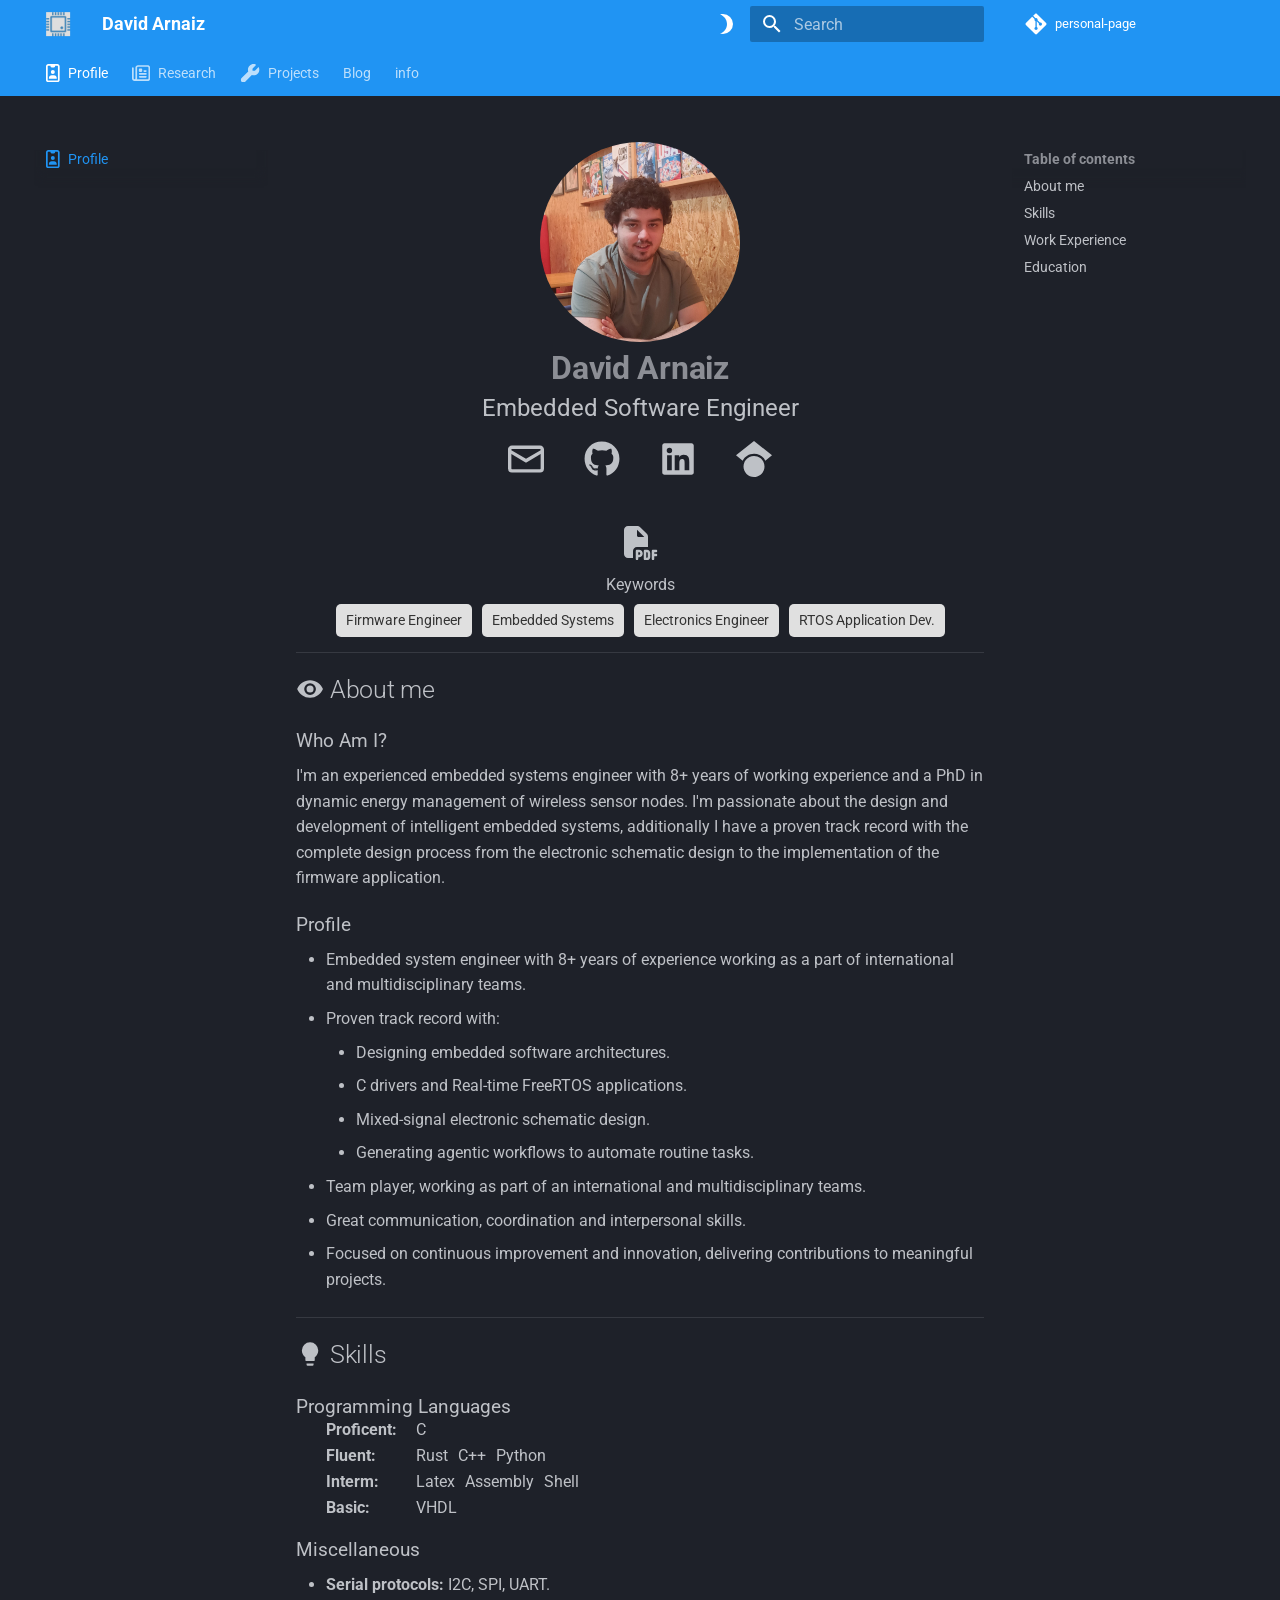
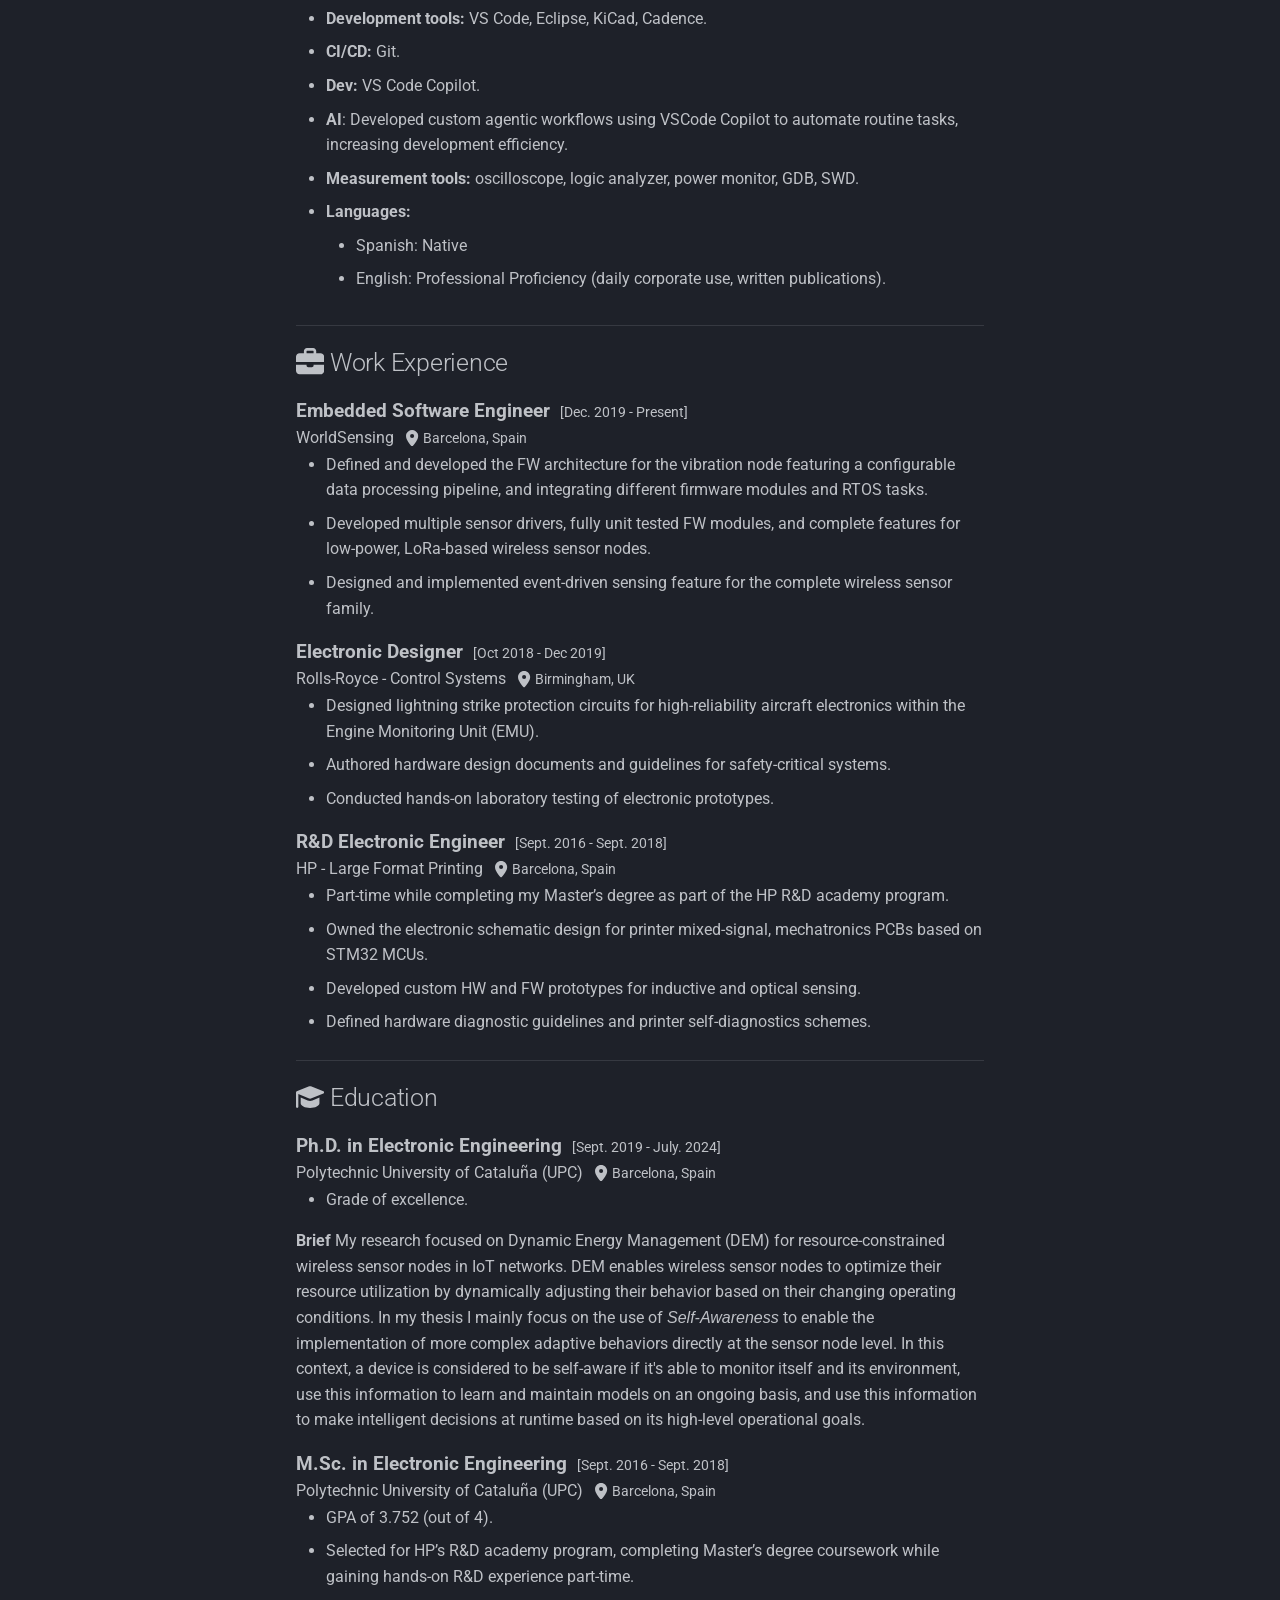
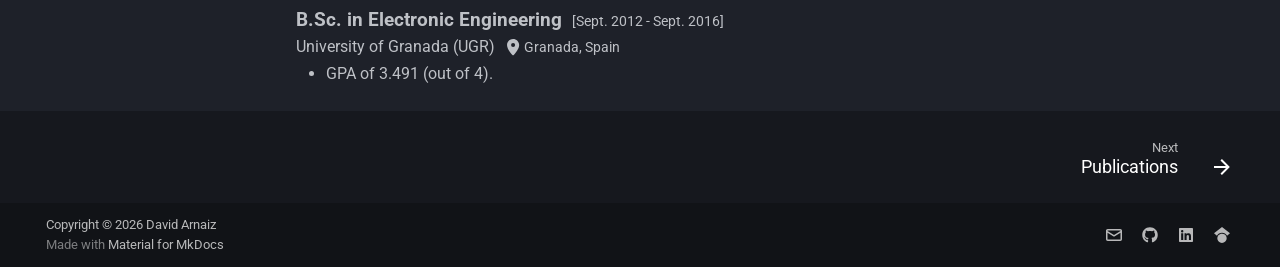
==== commit 5205792e: "Deployed 7ae6bff with MkDocs version: 1.6.1" ====
--- a/index.html
+++ b/index.html
@@ -21,7 +21,7 @@
       
       
       <link rel="icon" href="assets/imgs/test_icon.png">
-      <meta name="generator" content="mkdocs-1.6.1, mkdocs-material-9.7.6">
+      <meta name="generator" content="mkdocs-1.6.1, mkdocs-material-9.7.7">
     
     
       
@@ -29,7 +29,7 @@
       
     
     
-      <link rel="stylesheet" href="assets/stylesheets/main.484c7ddc.min.css">
+      <link rel="stylesheet" href="assets/stylesheets/main.ec1eaa64.min.css">
       
         
         <link rel="stylesheet" href="assets/stylesheets/palette.ab4e12ef.min.css">
@@ -50,6 +50,10 @@
         <style>:root{--md-text-font:"Roboto";--md-code-font:"Roboto Mono"}</style>
       
     
+    
+      <link rel="stylesheet" href="css/print-site.css">
+    
+      <link rel="stylesheet" href="css/print-site-material.css">
     
       <link rel="stylesheet" href="extra_style.css">
     
@@ -895,12 +899,16 @@
   
 
 
+<!-- print skip start -->
 <p><img alt="resume_image" src="assets/imgs/resume_image.jpg" /></p>
+<!-- print skip end -->
+
 <div id="header">
     <h1>David Arnaiz</h1>
     <p>Embedded Software Engineer</p>
 </div>
 
+<!-- print skip start -->
 <div class="socials">
 <p><a href="mailto:electronplant@gmail.com" target="_blank" rel="noopener noreferrer" title="Email">
     <span class="twemoji"><svg xmlns="http://www.w3.org/2000/svg" viewBox="0 0 16 16"><path d="M1.75 2h12.5c.966 0 1.75.784 1.75 1.75v8.5A1.75 1.75 0 0 1 14.25 14H1.75A1.75 1.75 0 0 1 0 12.25v-8.5C0 2.784.784 2 1.75 2M1.5 12.251c0 .138.112.25.25.25h12.5a.25.25 0 0 0 .25-.25V5.809L8.38 9.397a.75.75 0 0 1-.76 0L1.5 5.809zm13-8.181v-.32a.25.25 0 0 0-.25-.25H1.75a.25.25 0 0 0-.25.25v.32L8 7.88Z"/></svg></span>
@@ -913,11 +921,34 @@
   </a>
   <a href="https://scholar.google.com/citations?user=32m35KwAAAAJ&hl=en" target="_blank" rel="noopener noreferrer" title="Google Scholar">
     <span class="twemoji"><svg xmlns="http://www.w3.org/2000/svg" viewBox="0 0 512 512"><!--! Font Awesome Free 7.1.0 by @fontawesome - https://fontawesome.com License - https://fontawesome.com/license/free (Icons: CC BY 4.0, Fonts: SIL OFL 1.1, Code: MIT License) Copyright 2025 Fonticons, Inc.--><path d="M390.9 298.5s0 .1.1.1c9.2 19.4 14.4 41.1 14.4 64C405.3 445.1 338.5 512 256 512s-149.3-66.9-149.3-149.3c0-22.9 5.2-44.6 14.4-64 1.7-3.6 3.6-7.2 5.6-10.7q6.6-11.4 15-21.3c27.4-32.6 68.5-53.3 114.4-53.3 33.6 0 64.6 11.1 89.6 29.9 9.1 6.9 17.4 14.7 24.8 23.5 5.6 6.6 10.6 13.8 15 21.3 2 3.4 3.8 7 5.5 10.5zm26.4-18.8c-30.1-58.4-91-98.4-161.3-98.4s-131.2 40-161.3 98.4L0 202.7 256 0l256 202.7-94.7 77.1z"/></svg></span>
-  </a>
-  <a href="assets/documents/DavidArnaiz_CV.pdf" target="_blank" rel="noopener noreferrer" title="Download PDF">
+  </a></p>
+<p><a href="assets/documents/DavidArnaiz_CV.pdf" target="_blank" rel="noopener noreferrer" title="Download PDF">
     <span class="twemoji"><svg xmlns="http://www.w3.org/2000/svg" viewBox="0 0 576 512"><!--! Font Awesome Free 7.1.0 by @fontawesome - https://fontawesome.com License - https://fontawesome.com/license/free (Icons: CC BY 4.0, Fonts: SIL OFL 1.1, Code: MIT License) Copyright 2025 Fonticons, Inc.--><path d="M96 0C60.7 0 32 28.7 32 64v384c0 35.3 28.7 64 64 64h80V400c0-35.3 28.7-64 64-64h176V170.5c0-17-6.7-33.3-18.7-45.3L290.7 18.7C278.7 6.7 262.5 0 245.5 0zm261.5 176H264c-13.3 0-24-10.7-24-24V58.5zM240 380c-11 0-20 9-20 20v128c0 11 9 20 20 20s20-9 20-20v-28h12c33.1 0 60-26.9 60-60s-26.9-60-60-60zm32 80h-12v-40h12c11 0 20 9 20 20s-9 20-20 20m96-80c-11 0-20 9-20 20v128c0 11 9 20 20 20h32c28.7 0 52-23.3 52-52v-64c0-28.7-23.3-52-52-52zm20 128v-88h12c6.6 0 12 5.4 12 12v64c0 6.6-5.4 12-12 12zm88-108v128c0 11 9 20 20 20s20-9 20-20v-44h28c11 0 20-9 20-20s-9-20-20-20h-28v-24h28c11 0 20-9 20-20s-9-20-20-20h-48c-11 0-20 9-20 20"/></svg></span>
   </a></p>
 </div>
+<!-- print skip end -->
+
+<!-- print only start
+<div markdown class="socials_print">
+  <a href="mailto:electronplant@gmail.com" target="_blank" rel="noopener noreferrer" title="Email">
+    :octicons-mail-16: electronplant@gmail.com
+  </a>
+  <a href="https://github.com/ElectronPlant" target="_blank" rel="noopener noreferrer" title="Github">
+    :fontawesome-brands-github: ElectronPlant
+  </a>
+  <a href="https://www.linkedin.com/in/david-arnaiz-mart%C3%ADnez" target="_blank" rel="noopener noreferrer" title="LinkedIn">
+    :fontawesome-brands-linkedin:
+  </a>
+  <a href="https://scholar.google.com/citations?user=32m35KwAAAAJ&hl=en" target="_blank" rel="noopener noreferrer" title="Google Scholar">
+    :fontawesome-brands-google-scholar:
+  </a>
+  <a href="https://electronplant.github.io/" target="_blank" rel="noopener noreferrer" title="Personal Page">
+    :fontawesome-solid-address-book: Personal Page
+  </a>
+</div>
+print only end -->
+
+<!-- print skip start -->
 <div class="keywords-title">
     <p>Keywords</p>
 </div>
@@ -928,7 +959,7 @@
     <div class="keyword">Electronics Engineer</div>
     <div class="keyword">RTOS Application Dev.</div>
 </div>
-
+<!-- print skip end -->
 <hr />
 <h2 id="about-me"><span class="twemoji"><svg xmlns="http://www.w3.org/2000/svg" viewBox="0 0 24 24"><path d="M12 9a3 3 0 0 0-3 3 3 3 0 0 0 3 3 3 3 0 0 0 3-3 3 3 0 0 0-3-3m0 8a5 5 0 0 1-5-5 5 5 0 0 1 5-5 5 5 0 0 1 5 5 5 5 0 0 1-5 5m0-12.5C7 4.5 2.73 7.61 1 12c1.73 4.39 6 7.5 11 7.5s9.27-3.11 11-7.5c-1.73-4.39-6-7.5-11-7.5"/></svg></span> About me</h2>
 <p class="heading-2-alternative">Who Am I?</p>
@@ -1023,6 +1054,7 @@
     <span class="we-location"> <span class="twemoji"><svg xmlns="http://www.w3.org/2000/svg" viewBox="0 0 384 512"><!--! Font Awesome Free 7.1.0 by @fontawesome - https://fontawesome.com License - https://fontawesome.com/license/free (Icons: CC BY 4.0, Fonts: SIL OFL 1.1, Code: MIT License) Copyright 2025 Fonticons, Inc.--><path d="M0 188.6C0 84.4 86 0 192 0s192 84.4 192 188.6c0 119.3-120.2 262.3-170.4 316.8-11.8 12.8-31.5 12.8-43.3 0C120.1 450.9-.1 307.9-.1 188.6zM192 256a64 64 0 1 0 0-128 64 64 0 1 0 0 128"/></svg></span> Barcelona, Spain</span>
 </p>
 <ul>
+<li>Part-time while completing my Master’s degree as part of the HP R&amp;D academy program.</li>
 <li>Owned the electronic schematic design for printer mixed-signal, mechatronics PCBs based on STM32 MCUs.</li>
 <li>Developed custom HW and FW prototypes for inductive and optical sensing.</li>
 <li>Defined hardware diagnostic guidelines and printer self-diagnostics schemes.</li>
@@ -1040,6 +1072,7 @@
 <ul>
 <li>Grade of excellence.</li>
 </ul>
+<p><strong>Brief</strong> My research focused on Dynamic Energy Management (DEM) for resource-constrained wireless sensor nodes in IoT networks. DEM enables wireless sensor nodes to optimize their resource utilization by dynamically adjusting their behavior based on their changing operating conditions. In my thesis I mainly focus on the use of <em>Self-Awareness</em> to enable the implementation of more complex adaptive behaviors directly at the sensor node level. In this context, a device is considered to be self-aware if it's able to monitor itself and its environment, use this information to learn and maintain models on an ongoing basis, and use this information to make intelligent decisions at runtime based on its high-level operational goals.</p>
 <p class="edu-degree-duration">
     <span class="edu-degree">M.Sc. in Electronic Engineering</span>
     <span class="edu-duration">[Sept. 2016 - Sept. 2018]</span>
@@ -1050,6 +1083,7 @@
 </p>
 <ul>
 <li>GPA of 3.752 (out of 4).</li>
+<li>Selected for HP’s R&amp;D academy program, completing Master’s degree coursework while gaining hands-on R&amp;D experience part-time.</li>
 </ul>
 <p class="edu-degree-duration">
     <span class="edu-degree">B.Sc. in Electronic Engineering</span>
@@ -1200,7 +1234,9 @@
       <script id="__config" type="application/json">{"annotate": null, "base": ".", "features": ["navigation.tabs", "navigation.indexes", "navigation.top", "navigation.instant", "navigation.tracking", "navigation.footer"], "search": "assets/javascripts/workers/search.2c215733.min.js", "tags": null, "translations": {"clipboard.copied": "Copied to clipboard", "clipboard.copy": "Copy to clipboard", "search.result.more.one": "1 more on this page", "search.result.more.other": "# more on this page", "search.result.none": "No matching documents", "search.result.one": "1 matching document", "search.result.other": "# matching documents", "search.result.placeholder": "Type to start searching", "search.result.term.missing": "Missing", "select.version": "Select version"}, "version": null}</script>
     
     
-      <script src="assets/javascripts/bundle.79ae519e.min.js"></script>
+      <script src="assets/javascripts/bundle.d7400e89.min.js"></script>
+      
+        <script src="js/print-site.js"></script>
       
     
   </body>
--- a/assets/stylesheets/main.ec1eaa64.min.css
+++ b/assets/stylesheets/main.ec1eaa64.min.css
@@ -0,0 +1 @@
+@charset "UTF-8";html{-webkit-text-size-adjust:none;-moz-text-size-adjust:none;text-size-adjust:none;box-sizing:border-box}*,:after,:before{box-sizing:inherit}@media (prefers-reduced-motion){*,:after,:before{transition:none!important}}body{margin:0}a,button,input,label{-webkit-tap-highlight-color:transparent}a{color:inherit;text-decoration:none}hr{border:0;box-sizing:initial;display:block;height:.05rem;overflow:visible;padding:0}small{font-size:80%}sub,sup{line-height:1em}img{border-style:none}table{border-collapse:initial;border-spacing:0}td,th{font-weight:400;vertical-align:top}button{background:#0000;border:0;font-family:inherit;font-size:inherit;margin:0;padding:0}input{border:0;outline:none}:root{--md-primary-fg-color:#4051b5;--md-primary-fg-color--light:#5d6cc0;--md-primary-fg-color--dark:#303fa1;--md-primary-bg-color:#fff;--md-primary-bg-color--light:#ffffffb3;--md-accent-fg-color:#526cfe;--md-accent-fg-color--transparent:#526cfe1a;--md-accent-bg-color:#fff;--md-accent-bg-color--light:#ffffffb3}[data-md-color-scheme=default]{color-scheme:light}[data-md-color-scheme=default] img[src$="#gh-dark-mode-only"],[data-md-color-scheme=default] img[src$="#only-dark"]{display:none}:root,[data-md-color-scheme=default]{--md-hue:225deg;--md-default-fg-color:#000000de;--md-default-fg-color--light:#0000008a;--md-default-fg-color--lighter:#00000052;--md-default-fg-color--lightest:#00000012;--md-default-bg-color:#fff;--md-default-bg-color--light:#ffffffb3;--md-default-bg-color--lighter:#ffffff4d;--md-default-bg-color--lightest:#ffffff1f;--md-code-fg-color:#36464e;--md-code-bg-color:#f5f5f5;--md-code-bg-color--light:#f5f5f5b3;--md-code-bg-color--lighter:#f5f5f54d;--md-code-hl-color:#4287ff;--md-code-hl-color--light:#4287ff1a;--md-code-hl-number-color:#d52a2a;--md-code-hl-special-color:#db1457;--md-code-hl-function-color:#a846b9;--md-code-hl-constant-color:#6e59d9;--md-code-hl-keyword-color:#3f6ec6;--md-code-hl-string-color:#1c7d4d;--md-code-hl-name-color:var(--md-code-fg-color);--md-code-hl-operator-color:var(--md-default-fg-color--light);--md-code-hl-punctuation-color:var(--md-default-fg-color--light);--md-code-hl-comment-color:var(--md-default-fg-color--light);--md-code-hl-generic-color:var(--md-default-fg-color--light);--md-code-hl-variable-color:var(--md-default-fg-color--light);--md-typeset-color:var(--md-default-fg-color);--md-typeset-a-color:var(--md-primary-fg-color);--md-typeset-del-color:#f5503d26;--md-typeset-ins-color:#0bd57026;--md-typeset-kbd-color:#fafafa;--md-typeset-kbd-accent-color:#fff;--md-typeset-kbd-border-color:#b8b8b8;--md-typeset-mark-color:#ffff0080;--md-typeset-table-color:#0000001f;--md-typeset-table-color--light:rgba(0,0,0,.035);--md-admonition-fg-color:var(--md-default-fg-color);--md-admonition-bg-color:var(--md-default-bg-color);--md-warning-fg-color:#000000de;--md-warning-bg-color:#ff9;--md-footer-fg-color:#fff;--md-footer-fg-color--light:#ffffffb3;--md-footer-fg-color--lighter:#ffffff73;--md-footer-bg-color:#000000de;--md-footer-bg-color--dark:#00000052;--md-shadow-z1:0 0.2rem 0.5rem #0000000d,0 0 0.05rem #0000001a;--md-shadow-z2:0 0.2rem 0.5rem #0000001a,0 0 0.05rem #00000040;--md-shadow-z3:0 0.2rem 0.5rem #0003,0 0 0.05rem #00000059}.md-icon svg{fill:currentcolor;display:block;height:1.2rem;width:1.2rem}body{-webkit-font-smoothing:antialiased;-moz-osx-font-smoothing:grayscale;--md-text-font-family:var(--md-text-font,_),-apple-system,BlinkMacSystemFont,Helvetica,Arial,sans-serif;--md-code-font-family:var(--md-code-font,_),SFMono-Regular,Consolas,Menlo,monospace}aside,body,input{font-feature-settings:"kern","liga";color:var(--md-typeset-color);font-family:var(--md-text-font-family)}code,kbd,pre{font-feature-settings:"kern";font-family:var(--md-code-font-family)}:root{--md-typeset-table-sort-icon:url('data:image/svg+xml;charset=utf-8,<svg xmlns="http://www.w3.org/2000/svg" viewBox="0 0 24 24"><path d="m18 21-4-4h3V7h-3l4-4 4 4h-3v10h3M2 19v-2h10v2M2 13v-2h7v2M2 7V5h4v2z"/></svg>');--md-typeset-table-sort-icon--asc:url('data:image/svg+xml;charset=utf-8,<svg xmlns="http://www.w3.org/2000/svg" viewBox="0 0 24 24"><path d="M19 17h3l-4 4-4-4h3V3h2M2 17h10v2H2M6 5v2H2V5m0 6h7v2H2z"/></svg>');--md-typeset-table-sort-icon--desc:url('data:image/svg+xml;charset=utf-8,<svg xmlns="http://www.w3.org/2000/svg" viewBox="0 0 24 24"><path d="M19 7h3l-4-4-4 4h3v14h2M2 17h10v2H2M6 5v2H2V5m0 6h7v2H2z"/></svg>')}.md-typeset{-webkit-print-color-adjust:exact;color-adjust:exact;font-size:.8rem;line-height:1.6;overflow-wrap:break-word}@media print{.md-typeset{font-size:.68rem}}.md-typeset blockquote,.md-typeset dl,.md-typeset figure,.md-typeset ol,.md-typeset pre,.md-typeset ul{margin-bottom:1em;margin-top:1em}.md-typeset h1{color:var(--md-default-fg-color--light);font-size:2em;line-height:1.3;margin:0 0 1.25em}.md-typeset h1,.md-typeset h2{font-weight:300;letter-spacing:-.01em}.md-typeset h2{font-size:1.5625em;line-height:1.4;margin:1.6em 0 .64em}.md-typeset h3{font-size:1.25em;font-weight:400;letter-spacing:-.01em;line-height:1.5;margin:1.6em 0 .8em}.md-typeset h2+h3{margin-top:.8em}.md-typeset h4{font-weight:700;letter-spacing:-.01em;margin:1em 0}.md-typeset h5,.md-typeset h6{color:var(--md-default-fg-color--light);font-size:.8em;font-weight:700;letter-spacing:-.01em;margin:1.25em 0}.md-typeset h5{text-transform:uppercase}.md-typeset h5 code{text-transform:none}.md-typeset hr{border-bottom:.05rem solid var(--md-default-fg-color--lightest);display:flow-root;margin:1.5em 0}.md-typeset a{color:var(--md-typeset-a-color);word-break:break-word}.md-typeset a,.md-typeset a:before{transition:color 125ms}.md-typeset a:focus,.md-typeset a:hover{color:var(--md-accent-fg-color)}.md-typeset a:focus code,.md-typeset a:hover code{background-color:var(--md-accent-fg-color--transparent);color:var(--md-accent-fg-color)}.md-typeset a code{color:var(--md-typeset-a-color)}.md-typeset a.focus-visible{outline-color:var(--md-accent-fg-color);outline-offset:.2rem}.md-typeset code,.md-typeset kbd,.md-typeset pre{color:var(--md-code-fg-color);direction:ltr;font-variant-ligatures:none;transition:background-color 125ms}@media print{.md-typeset code,.md-typeset kbd,.md-typeset pre{white-space:pre-wrap}}.md-typeset code{background-color:var(--md-code-bg-color);border-radius:.1rem;-webkit-box-decoration-break:clone;box-decoration-break:clone;font-size:.85em;padding:0 .2941176471em;transition:color 125ms,background-color 125ms;word-break:break-word}.md-typeset code:not(.focus-visible){-webkit-tap-highlight-color:transparent;outline:none}.md-typeset pre{display:flow-root;line-height:1.4;position:relative}.md-typeset pre>code{-webkit-box-decoration-break:slice;box-decoration-break:slice;box-shadow:none;display:block;margin:0;outline-color:var(--md-accent-fg-color);overflow:auto;padding:.7720588235em 1.1764705882em;scrollbar-color:var(--md-default-fg-color--lighter) #0000;scrollbar-width:thin;touch-action:auto;word-break:normal}.md-typeset pre>code:hover{scrollbar-color:var(--md-accent-fg-color) #0000}.md-typeset pre>code::-webkit-scrollbar{height:.2rem;width:.2rem}.md-typeset pre>code::-webkit-scrollbar-thumb{background-color:var(--md-default-fg-color--lighter)}.md-typeset pre>code::-webkit-scrollbar-thumb:hover{background-color:var(--md-accent-fg-color)}.md-typeset kbd{background-color:var(--md-typeset-kbd-color);border-radius:.1rem;box-shadow:0 .1rem 0 .05rem var(--md-typeset-kbd-border-color),0 .1rem 0 var(--md-typeset-kbd-border-color),0 -.1rem .2rem var(--md-typeset-kbd-accent-color) inset;color:var(--md-default-fg-color);display:inline-block;font-size:.75em;padding:0 .6666666667em;vertical-align:text-top;word-break:break-word}.md-typeset mark{background-color:var(--md-typeset-mark-color);-webkit-box-decoration-break:clone;box-decoration-break:clone;color:inherit;word-break:break-word}.md-typeset abbr{cursor:help;text-decoration:none}.md-typeset [data-preview],.md-typeset abbr{border-bottom:.05rem dotted var(--md-default-fg-color--light)}.md-typeset small{opacity:.75}[dir=ltr] .md-typeset sub,[dir=ltr] .md-typeset sup{margin-left:.078125em}[dir=rtl] .md-typeset sub,[dir=rtl] .md-typeset sup{margin-right:.078125em}[dir=ltr] .md-typeset blockquote{padding-left:.6rem}[dir=rtl] .md-typeset blockquote{padding-right:.6rem}[dir=ltr] .md-typeset blockquote{border-left:.2rem solid var(--md-default-fg-color--lighter)}[dir=rtl] .md-typeset blockquote{border-right:.2rem solid var(--md-default-fg-color--lighter)}.md-typeset blockquote{color:var(--md-default-fg-color--light);margin-left:0;margin-right:0}.md-typeset ul{list-style-type:disc}.md-typeset ul[type]{list-style-type:revert-layer}[dir=ltr] .md-typeset ol,[dir=ltr] .md-typeset ul{margin-left:.625em}[dir=rtl] .md-typeset ol,[dir=rtl] .md-typeset ul{margin-right:.625em}.md-typeset ol,.md-typeset ul{padding:0}.md-typeset ol:not([hidden]),.md-typeset ul:not([hidden]){display:flow-root}.md-typeset ol ol,.md-typeset ul ol{list-style-type:lower-alpha}.md-typeset ol ol ol,.md-typeset ul ol ol{list-style-type:lower-roman}.md-typeset ol ol ol ol,.md-typeset ul ol ol ol{list-style-type:upper-alpha}.md-typeset ol ol ol ol ol,.md-typeset ul ol ol ol ol{list-style-type:upper-roman}.md-typeset ol[type],.md-typeset ul[type]{list-style-type:revert-layer}[dir=ltr] .md-typeset ol li,[dir=ltr] .md-typeset ul li{margin-left:1.25em}[dir=rtl] .md-typeset ol li,[dir=rtl] .md-typeset ul li{margin-right:1.25em}.md-typeset ol li,.md-typeset ul li{margin-bottom:.5em}.md-typeset ol li blockquote,.md-typeset ol li p,.md-typeset ul li blockquote,.md-typeset ul li p{margin:.5em 0}.md-typeset ol li:last-child,.md-typeset ul li:last-child{margin-bottom:0}[dir=ltr] .md-typeset ol li ol,[dir=ltr] .md-typeset ol li ul,[dir=ltr] .md-typeset ul li ol,[dir=ltr] .md-typeset ul li ul{margin-left:.625em}[dir=rtl] .md-typeset ol li ol,[dir=rtl] .md-typeset ol li ul,[dir=rtl] .md-typeset ul li ol,[dir=rtl] .md-typeset ul li ul{margin-right:.625em}.md-typeset ol li ol,.md-typeset ol li ul,.md-typeset ul li ol,.md-typeset ul li ul{margin-bottom:.5em;margin-top:.5em}[dir=ltr] .md-typeset dd{margin-left:1.875em}[dir=rtl] .md-typeset dd{margin-right:1.875em}.md-typeset dd{margin-bottom:1.5em;margin-top:1em}.md-typeset img,.md-typeset svg,.md-typeset video{height:auto;max-width:100%}.md-typeset img[align=left]{margin:1em 1em 1em 0}.md-typeset img[align=right]{margin:1em 0 1em 1em}.md-typeset img[align]:only-child{margin-top:0}.md-typeset figure{display:flow-root;margin:1em auto;max-width:100%;text-align:center;width:fit-content}.md-typeset figure img{display:block;margin:0 auto}.md-typeset figcaption{font-style:italic;margin:1em auto;max-width:24rem}.md-typeset iframe{max-width:100%}.md-typeset table:not([class]){background-color:var(--md-default-bg-color);border:.05rem solid var(--md-typeset-table-color);border-radius:.1rem;display:inline-block;font-size:.64rem;max-width:100%;overflow:auto;touch-action:auto}@media print{.md-typeset table:not([class]){display:table}}.md-typeset table:not([class])+*{margin-top:1.5em}.md-typeset table:not([class]) td>:first-child,.md-typeset table:not([class]) th>:first-child{margin-top:0}.md-typeset table:not([class]) td>:last-child,.md-typeset table:not([class]) th>:last-child{margin-bottom:0}.md-typeset table:not([class]) td:not([align]),.md-typeset table:not([class]) th:not([align]){text-align:left}[dir=rtl] .md-typeset table:not([class]) td:not([align]),[dir=rtl] .md-typeset table:not([class]) th:not([align]){text-align:right}.md-typeset table:not([class]) th{font-weight:700;min-width:5rem;padding:.9375em 1.25em;vertical-align:top}.md-typeset table:not([class]) td{border-top:.05rem solid var(--md-typeset-table-color);padding:.9375em 1.25em;vertical-align:top}.md-typeset table:not([class]) tbody tr{transition:background-color 125ms}.md-typeset table:not([class]) tbody tr:hover{background-color:var(--md-typeset-table-color--light);box-shadow:0 .05rem 0 var(--md-default-bg-color) inset}.md-typeset table:not([class]) a{word-break:normal}.md-typeset table th[role=columnheader]{cursor:pointer}[dir=ltr] .md-typeset table th[role=columnheader]:after{margin-left:.5em}[dir=rtl] .md-typeset table th[role=columnheader]:after{margin-right:.5em}.md-typeset table th[role=columnheader]:after{content:"";display:inline-block;height:1.2em;-webkit-mask-image:var(--md-typeset-table-sort-icon);mask-image:var(--md-typeset-table-sort-icon);-webkit-mask-repeat:no-repeat;mask-repeat:no-repeat;-webkit-mask-size:contain;mask-size:contain;transition:background-color 125ms;vertical-align:text-bottom;width:1.2em}.md-typeset table th[role=columnheader]:hover:after{background-color:var(--md-default-fg-color--lighter)}.md-typeset table th[role=columnheader][aria-sort=ascending]:after{background-color:var(--md-default-fg-color--light);-webkit-mask-image:var(--md-typeset-table-sort-icon--asc);mask-image:var(--md-typeset-table-sort-icon--asc)}.md-typeset table th[role=columnheader][aria-sort=descending]:after{background-color:var(--md-default-fg-color--light);-webkit-mask-image:var(--md-typeset-table-sort-icon--desc);mask-image:var(--md-typeset-table-sort-icon--desc)}.md-typeset__scrollwrap{margin:1em -.8rem;overflow-x:auto;touch-action:auto}.md-typeset__table{display:inline-block;margin-bottom:.5em;padding:0 .8rem}@media print{.md-typeset__table{display:block}}html .md-typeset__table table{display:table;margin:0;overflow:hidden;width:100%}@media screen and (max-width:44.984375em){.md-content__inner>pre{margin:1em -.8rem}.md-content__inner>pre code{border-radius:0}}.md-typeset .md-author{border-radius:100%;display:block;flex-shrink:0;height:1.6rem;overflow:hidden;position:relative;transition:color 125ms,transform 125ms;width:1.6rem}.md-typeset .md-author img{display:block}.md-typeset .md-author--more{background:var(--md-default-fg-color--lightest);color:var(--md-default-fg-color--lighter);font-size:.6rem;font-weight:700;line-height:1.6rem;text-align:center}.md-typeset .md-author--long{height:2.4rem;width:2.4rem}.md-typeset a.md-author{transform:scale(1)}.md-typeset a.md-author img{border-radius:100%;filter:grayscale(100%) opacity(75%);transition:filter 125ms}.md-typeset a.md-author:focus,.md-typeset a.md-author:hover{transform:scale(1.1);z-index:1}.md-typeset a.md-author:focus img,.md-typeset a.md-author:hover img{filter:grayscale(0)}.md-banner{background-color:var(--md-footer-bg-color);color:var(--md-footer-fg-color);overflow:auto}@media print{.md-banner{display:none}}.md-banner--warning{background-color:var(--md-warning-bg-color);color:var(--md-warning-fg-color)}.md-banner__inner{font-size:.7rem;margin:.6rem auto;padding:0 .8rem}[dir=ltr] .md-banner__button{float:right}[dir=rtl] .md-banner__button{float:left}.md-banner__button{color:inherit;cursor:pointer;transition:opacity .25s}.no-js .md-banner__button{display:none}.md-banner__button:hover{opacity:.7}html{font-size:125%;height:100%;overflow-x:hidden}@media screen and (min-width:100em){html{font-size:137.5%}}@media screen and (min-width:125em){html{font-size:150%}}body{background-color:var(--md-default-bg-color);display:flex;flex-direction:column;font-size:.5rem;min-height:100%;position:relative;width:100%}@media print{body{display:block}}@media screen and (max-width:59.984375em){body[data-md-scrolllock]{position:fixed}}.md-grid{margin-left:auto;margin-right:auto;max-width:61rem}.md-container{display:flex;flex-direction:column;flex-grow:1}@media print{.md-container{display:block}}.md-main{flex-grow:1}.md-main__inner{display:flex;height:100%;margin-top:1.5rem}.md-ellipsis{overflow:hidden;text-overflow:ellipsis}.md-toggle{display:none}.md-option{height:0;opacity:0;position:absolute;width:0}.md-option:checked+label:not([hidden]){display:block}.md-option.focus-visible+label{outline-color:var(--md-accent-fg-color);outline-style:auto}.md-skip{background-color:var(--md-default-fg-color);border-radius:.1rem;color:var(--md-default-bg-color);font-size:.64rem;margin:.5rem;opacity:0;outline-color:var(--md-accent-fg-color);padding:.3rem .5rem;position:fixed;transform:translateY(.4rem);z-index:-1}.md-skip:focus{opacity:1;transform:translateY(0);transition:transform .25s cubic-bezier(.4,0,.2,1),opacity 175ms 75ms;z-index:10}@page{margin:25mm}:root{--md-clipboard-icon:url('data:image/svg+xml;charset=utf-8,<svg xmlns="http://www.w3.org/2000/svg" viewBox="0 0 24 24"><path d="M19 21H8V7h11m0-2H8a2 2 0 0 0-2 2v14a2 2 0 0 0 2 2h11a2 2 0 0 0 2-2V7a2 2 0 0 0-2-2m-3-4H4a2 2 0 0 0-2 2v14h2V3h12z"/></svg>')}.md-clipboard{border-radius:.1rem;color:var(--md-default-fg-color--lightest);cursor:pointer;height:1.5em;outline-color:var(--md-accent-fg-color);outline-offset:.1rem;transition:color .25s;width:1.5em;z-index:1}@media print{.md-clipboard{display:none}}.md-clipboard:not(.focus-visible){-webkit-tap-highlight-color:transparent;outline:none}:hover>.md-clipboard{color:var(--md-default-fg-color--light)}.md-clipboard:focus,.md-clipboard:hover{color:var(--md-accent-fg-color)}.md-clipboard:after{background-color:currentcolor;content:"";display:block;height:1.125em;margin:0 auto;-webkit-mask-image:var(--md-clipboard-icon);mask-image:var(--md-clipboard-icon);-webkit-mask-position:center;mask-position:center;-webkit-mask-repeat:no-repeat;mask-repeat:no-repeat;-webkit-mask-size:contain;mask-size:contain;width:1.125em}.md-clipboard--inline{cursor:pointer}.md-clipboard--inline code{transition:color .25s,background-color .25s}.md-clipboard--inline:focus code,.md-clipboard--inline:hover code{background-color:var(--md-accent-fg-color--transparent);color:var(--md-accent-fg-color)}:root{--md-code-select-icon:url('data:image/svg+xml;charset=utf-8,<svg xmlns="http://www.w3.org/2000/svg" viewBox="0 0 24 24"><path d="M19 19h-4v2h4c1.1 0 2-.9 2-2v-4h-2m0-12h-4v2h4v4h2V5c0-1.1-.9-2-2-2M5 5h4V3H5c-1.1 0-2 .9-2 2v4h2m0 6H3v4c0 1.1.9 2 2 2h4v-2H5zm2-4h2v2H7zm4 0h2v2h-2zm4 0h2v2h-2zM7 7h2v2H7zm4 0h2v2h-2zm4 0h2v2h-2zm-8 8h2v2H7zm4 0h2v2h-2zm4 0h2v2h-2z"/></svg>');--md-code-copy-icon:url('data:image/svg+xml;charset=utf-8,<svg xmlns="http://www.w3.org/2000/svg" viewBox="0 0 24 24"><path d="M19 21H8V7h11m0-2H8a2 2 0 0 0-2 2v14a2 2 0 0 0 2 2h11a2 2 0 0 0 2-2V7a2 2 0 0 0-2-2m-3-4H4a2 2 0 0 0-2 2v14h2V3h12z"/></svg>')}.md-typeset .md-code__content{display:grid}.md-code__nav{background-color:var(--md-code-bg-color--lighter);border-radius:.1rem;display:flex;gap:.2rem;padding:.2rem;position:absolute;right:.25em;top:.25em;transition:background-color .25s;z-index:1}:hover>.md-code__nav{background-color:var(--md-code-bg-color--light)}.md-code__button{color:var(--md-default-fg-color--lightest);cursor:pointer;display:block;height:1.5em;outline-color:var(--md-accent-fg-color);outline-offset:.1rem;transition:color .25s;width:1.5em}:hover>*>.md-code__button{color:var(--md-default-fg-color--light)}.md-code__button.focus-visible,.md-code__button:hover{color:var(--md-accent-fg-color)}.md-code__button--active{color:var(--md-default-fg-color)!important}.md-code__button:after{background-color:currentcolor;content:"";display:block;height:1.125em;margin:0 auto;-webkit-mask-position:center;mask-position:center;-webkit-mask-repeat:no-repeat;mask-repeat:no-repeat;-webkit-mask-size:contain;mask-size:contain;width:1.125em}.md-code__button[data-md-type=select]:after{-webkit-mask-image:var(--md-code-select-icon);mask-image:var(--md-code-select-icon)}.md-code__button[data-md-type=copy]:after{-webkit-mask-image:var(--md-code-copy-icon);mask-image:var(--md-code-copy-icon)}@keyframes consent{0%{opacity:0;transform:translateY(100%)}to{opacity:1;transform:translateY(0)}}@keyframes overlay{0%{opacity:0}to{opacity:1}}.md-consent__overlay{animation:overlay .25s both;-webkit-backdrop-filter:blur(.1rem);backdrop-filter:blur(.1rem);background-color:#0000008a;height:100%;opacity:1;position:fixed;top:0;width:100%;z-index:5}.md-consent__inner{animation:consent .5s cubic-bezier(.1,.7,.1,1) both;background-color:var(--md-default-bg-color);border:0;border-radius:.1rem;bottom:0;box-shadow:0 0 .2rem #0000001a,0 .2rem .4rem #0003;max-height:100%;overflow:auto;padding:0;position:fixed;width:100%;z-index:5}.md-consent__form{padding:.8rem}.md-consent__settings{display:none;margin:1em 0}input:checked+.md-consent__settings{display:block}.md-consent__controls{margin-bottom:.8rem}.md-typeset .md-consent__controls .md-button{display:inline}@media screen and (max-width:44.984375em){.md-typeset .md-consent__controls .md-button{display:block;margin-top:.4rem;text-align:center;width:100%}}.md-consent label{cursor:pointer}.md-content{flex-grow:1;min-width:0}.md-content__inner{margin:0 .8rem 1.2rem;padding-top:.6rem}@media screen and (min-width:76.25em){[dir=ltr] .md-sidebar--primary:not([hidden])~.md-content>.md-content__inner{margin-left:1.2rem}[dir=ltr] .md-sidebar--secondary:not([hidden])~.md-content>.md-content__inner,[dir=rtl] .md-sidebar--primary:not([hidden])~.md-content>.md-content__inner{margin-right:1.2rem}[dir=rtl] .md-sidebar--secondary:not([hidden])~.md-content>.md-content__inner{margin-left:1.2rem}}.md-content__inner:before{content:"";display:block;height:.4rem}.md-content__inner>:last-child{margin-bottom:0}[dir=ltr] .md-content__button{float:right}[dir=rtl] .md-content__button{float:left}[dir=ltr] .md-content__button{margin-left:.4rem}[dir=rtl] .md-content__button{margin-right:.4rem}.md-content__button{margin:.4rem 0;padding:0}@media print{.md-content__button{display:none}}.md-typeset .md-content__button{color:var(--md-default-fg-color--lighter)}.md-content__button svg{display:inline;vertical-align:top}[dir=rtl] .md-content__button svg{transform:scaleX(-1)}[dir=ltr] .md-dialog{right:.8rem}[dir=rtl] .md-dialog{left:.8rem}.md-dialog{background-color:var(--md-default-fg-color);border-radius:.1rem;bottom:.8rem;box-shadow:var(--md-shadow-z3);min-width:11.1rem;opacity:0;padding:.4rem .6rem;pointer-events:none;position:fixed;transform:translateY(100%);transition:transform 0ms .4s,opacity .4s;z-index:4}@media print{.md-dialog{display:none}}.md-dialog--active{opacity:1;pointer-events:auto;transform:translateY(0);transition:transform .4s cubic-bezier(.075,.85,.175,1),opacity .4s}.md-dialog__inner{color:var(--md-default-bg-color);font-size:.7rem}.md-feedback{margin:2em 0 1em;text-align:center}.md-feedback fieldset{border:none;margin:0;padding:0}.md-feedback__title{font-weight:700;margin:1em auto}.md-feedback__inner{position:relative}.md-feedback__list{display:flex;flex-wrap:wrap;place-content:baseline center;position:relative}.md-feedback__list:hover .md-icon:not(:disabled){color:var(--md-default-fg-color--lighter)}:disabled .md-feedback__list{min-height:1.8rem}.md-feedback__icon{color:var(--md-default-fg-color--light);cursor:pointer;flex-shrink:0;margin:0 .1rem;transition:color 125ms}.md-feedback__icon:not(:disabled).md-icon:hover{color:var(--md-accent-fg-color)}.md-feedback__icon:disabled{color:var(--md-default-fg-color--lightest);pointer-events:none}.md-feedback__note{opacity:0;position:relative;transform:translateY(.4rem);transition:transform .4s cubic-bezier(.1,.7,.1,1),opacity .15s}.md-feedback__note>*{margin:0 auto;max-width:16rem}:disabled .md-feedback__note{opacity:1;transform:translateY(0)}@media print{.md-feedback{display:none}}.md-footer{background-color:var(--md-footer-bg-color);color:var(--md-footer-fg-color)}@media print{.md-footer{display:none}}.md-footer__inner{justify-content:space-between;overflow:auto;padding:.2rem}.md-footer__inner:not([hidden]){display:flex}.md-footer__link{align-items:end;display:flex;flex-grow:0.01;margin-bottom:.4rem;margin-top:1rem;max-width:100%;outline-color:var(--md-accent-fg-color);overflow:hidden;transition:opacity .25s}.md-footer__link:focus,.md-footer__link:hover{opacity:.7}[dir=rtl] .md-footer__link svg{transform:scaleX(-1)}@media screen and (max-width:44.984375em){.md-footer__link--prev{flex-shrink:0}.md-footer__link--prev .md-footer__title{display:none}}[dir=ltr] .md-footer__link--next{margin-left:auto}[dir=rtl] .md-footer__link--next{margin-right:auto}.md-footer__link--next{text-align:right}[dir=rtl] .md-footer__link--next{text-align:left}.md-footer__title{flex-grow:1;font-size:.9rem;margin-bottom:.7rem;max-width:calc(100% - 2.4rem);padding:0 1rem;white-space:nowrap}.md-footer__button{margin:.2rem;padding:.4rem}.md-footer__direction{font-size:.64rem;opacity:.7}.md-footer-meta{background-color:var(--md-footer-bg-color--dark)}.md-footer-meta__inner{display:flex;flex-wrap:wrap;justify-content:space-between;padding:.2rem}html .md-footer-meta.md-typeset a{color:var(--md-footer-fg-color--light)}html .md-footer-meta.md-typeset a:focus,html .md-footer-meta.md-typeset a:hover{color:var(--md-footer-fg-color)}.md-copyright{color:var(--md-footer-fg-color--lighter);font-size:.64rem;margin:auto .6rem;padding:.4rem 0;width:100%}@media screen and (min-width:45em){.md-copyright{width:auto}}.md-copyright__highlight{color:var(--md-footer-fg-color--light)}.md-social{display:inline-flex;gap:.2rem;margin:0 .4rem;padding:.2rem 0 .6rem}@media screen and (min-width:45em){.md-social{padding:.6rem 0}}.md-social__link{display:inline-block;height:1.6rem;text-align:center;width:1.6rem}.md-social__link:before{line-height:1.9}.md-social__link svg{fill:currentcolor;max-height:.8rem;vertical-align:-25%}.md-typeset .md-button{border:.1rem solid;border-radius:.1rem;color:var(--md-primary-fg-color);cursor:pointer;display:inline-block;font-weight:700;padding:.625em 2em;transition:color 125ms,background-color 125ms,border-color 125ms}.md-typeset .md-button--primary{background-color:var(--md-primary-fg-color);border-color:var(--md-primary-fg-color);color:var(--md-primary-bg-color)}.md-typeset .md-button:focus,.md-typeset .md-button:hover{background-color:var(--md-accent-fg-color);border-color:var(--md-accent-fg-color);color:var(--md-accent-bg-color)}[dir=ltr] .md-typeset .md-input{border-top-left-radius:.1rem}[dir=ltr] .md-typeset .md-input,[dir=rtl] .md-typeset .md-input{border-top-right-radius:.1rem}[dir=rtl] .md-typeset .md-input{border-top-left-radius:.1rem}.md-typeset .md-input{border-bottom:.1rem solid var(--md-default-fg-color--lighter);box-shadow:var(--md-shadow-z1);font-size:.8rem;height:1.8rem;padding:0 .6rem;transition:border .25s,box-shadow .25s}.md-typeset .md-input:focus,.md-typeset .md-input:hover{border-bottom-color:var(--md-accent-fg-color);box-shadow:var(--md-shadow-z2)}.md-typeset .md-input--stretch{width:100%}.md-header{background-color:var(--md-primary-fg-color);box-shadow:0 0 .2rem #0000,0 .2rem .4rem #0000;color:var(--md-primary-bg-color);display:block;left:0;position:sticky;right:0;top:0;z-index:4}@media print{.md-header{display:none}}.md-header[hidden]{transform:translateY(-100%);transition:transform .25s cubic-bezier(.8,0,.6,1),box-shadow .25s}.md-header--shadow{box-shadow:0 0 .2rem #0000001a,0 .2rem .4rem #0003;transition:transform .25s cubic-bezier(.1,.7,.1,1),box-shadow .25s}.md-header__inner{align-items:center;display:flex;padding:0 .2rem}.md-header__button{color:currentcolor;cursor:pointer;margin:.2rem;outline-color:var(--md-accent-fg-color);padding:.4rem;position:relative;transition:opacity .25s;vertical-align:middle;z-index:1}.md-header__button:hover{opacity:.7}.md-header__button:not([hidden]){display:inline-block}.md-header__button:not(.focus-visible){-webkit-tap-highlight-color:transparent;outline:none}.md-header__button.md-logo{margin:.2rem;padding:.4rem}@media screen and (max-width:76.234375em){.md-header__button.md-logo{display:none}}.md-header__button.md-logo img,.md-header__button.md-logo svg{fill:currentcolor;display:block;height:1.2rem;width:auto}@media screen and (min-width:60em){.md-header__button[for=__search]{display:none}}.no-js .md-header__button[for=__search]{display:none}[dir=rtl] .md-header__button[for=__search] svg{transform:scaleX(-1)}@media screen and (min-width:76.25em){.md-header__button[for=__drawer]{display:none}}.md-header__topic{display:flex;max-width:100%;position:absolute;transition:transform .4s cubic-bezier(.1,.7,.1,1),opacity .15s;white-space:nowrap}.md-header__topic+.md-header__topic{opacity:0;pointer-events:none;transform:translateX(1.25rem);transition:transform .4s cubic-bezier(1,.7,.1,.1),opacity .15s;z-index:-1}[dir=rtl] .md-header__topic+.md-header__topic{transform:translateX(-1.25rem)}.md-header__topic:first-child{font-weight:700}[dir=ltr] .md-header__title{margin-left:1rem;margin-right:.4rem}[dir=rtl] .md-header__title{margin-left:.4rem;margin-right:1rem}.md-header__title{flex-grow:1;font-size:.9rem;height:2.4rem;line-height:2.4rem}.md-header__title--active .md-header__topic{opacity:0;pointer-events:none;transform:translateX(-1.25rem);transition:transform .4s cubic-bezier(1,.7,.1,.1),opacity .15s;z-index:-1}[dir=rtl] .md-header__title--active .md-header__topic{transform:translateX(1.25rem)}.md-header__title--active .md-header__topic+.md-header__topic{opacity:1;pointer-events:auto;transform:translateX(0);transition:transform .4s cubic-bezier(.1,.7,.1,1),opacity .15s;z-index:0}.md-header__title>.md-header__ellipsis{height:100%;position:relative;width:100%}.md-header__option{display:flex;flex-shrink:0;max-width:100%;transition:max-width 0ms .25s,opacity .25s .25s;white-space:nowrap}[data-md-toggle=search]:checked~.md-header .md-header__option{max-width:0;opacity:0;transition:max-width 0ms,opacity 0ms}.md-header__option>input{bottom:0}.md-header__source{display:none}@media screen and (min-width:60em){[dir=ltr] .md-header__source{margin-left:1rem}[dir=rtl] .md-header__source{margin-right:1rem}.md-header__source{display:block;max-width:11.7rem;width:11.7rem}}@media screen and (min-width:76.25em){[dir=ltr] .md-header__source{margin-left:1.4rem}[dir=rtl] .md-header__source{margin-right:1.4rem}}.md-meta{color:var(--md-default-fg-color--light);font-size:.7rem;line-height:1.3}.md-meta__list{display:inline-flex;flex-wrap:wrap;list-style:none;margin:0;padding:0}.md-meta__item:not(:last-child):after{content:"·";margin-left:.2rem;margin-right:.2rem}.md-meta__link{color:var(--md-typeset-a-color)}.md-meta__link:focus,.md-meta__link:hover{color:var(--md-accent-fg-color)}.md-draft{background-color:#ff1744;border-radius:.125em;color:#fff;display:inline-block;font-weight:700;padding-left:.5714285714em;padding-right:.5714285714em}:root{--md-nav-icon--prev:url('data:image/svg+xml;charset=utf-8,<svg xmlns="http://www.w3.org/2000/svg" viewBox="0 0 24 24"><path d="M20 11v2H8l5.5 5.5-1.42 1.42L4.16 12l7.92-7.92L13.5 5.5 8 11z"/></svg>');--md-nav-icon--next:url('data:image/svg+xml;charset=utf-8,<svg xmlns="http://www.w3.org/2000/svg" viewBox="0 0 24 24"><path d="M8.59 16.58 13.17 12 8.59 7.41 10 6l6 6-6 6z"/></svg>');--md-toc-icon:url('data:image/svg+xml;charset=utf-8,<svg xmlns="http://www.w3.org/2000/svg" viewBox="0 0 24 24"><path d="M3 9h14V7H3zm0 4h14v-2H3zm0 4h14v-2H3zm16 0h2v-2h-2zm0-10v2h2V7zm0 6h2v-2h-2z"/></svg>')}.md-nav{font-size:.7rem;line-height:1.3}.md-nav__title{color:var(--md-default-fg-color--light);display:block;font-weight:700;overflow:hidden;padding:0 .6rem;text-overflow:ellipsis}.md-nav__title .md-nav__button{display:none}.md-nav__title .md-nav__button img{height:100%;width:auto}.md-nav__title .md-nav__button.md-logo img,.md-nav__title .md-nav__button.md-logo svg{fill:currentcolor;display:block;height:2.4rem;max-width:100%;object-fit:contain;width:auto}.md-nav__list{list-style:none;margin:0;padding:0}.md-nav__link{align-items:flex-start;display:flex;gap:.4rem;margin-top:.625em;scroll-snap-align:start;transition:color 125ms}.md-nav__link--passed,.md-nav__link--passed code{color:var(--md-default-fg-color--light)}.md-nav__item .md-nav__link--active,.md-nav__item .md-nav__link--active code{color:var(--md-typeset-a-color)}.md-nav__link .md-ellipsis{position:relative}.md-nav__link .md-ellipsis code{word-break:normal}[dir=ltr] .md-nav__link .md-icon:last-child{margin-left:auto}[dir=rtl] .md-nav__link .md-icon:last-child{margin-right:auto}.md-nav__link .md-typeset{font-size:.7rem;line-height:1.3}.md-nav__link svg{fill:currentcolor;flex-shrink:0;height:1.3em;position:relative}.md-nav__link[for]:focus,.md-nav__link[for]:hover,.md-nav__link[href]:focus,.md-nav__link[href]:hover{color:var(--md-accent-fg-color);cursor:pointer}.md-nav__link[for]:focus code,.md-nav__link[for]:hover code,.md-nav__link[href]:focus code,.md-nav__link[href]:hover code{background-color:var(--md-accent-fg-color--transparent);color:var(--md-accent-fg-color)}.md-nav__link.focus-visible{outline-color:var(--md-accent-fg-color);outline-offset:.2rem}.md-nav--primary .md-nav__link[for=__toc]{display:none}.md-nav--primary .md-nav__link[for=__toc] .md-icon:after{background-color:currentcolor;display:block;height:100%;-webkit-mask-image:var(--md-toc-icon);mask-image:var(--md-toc-icon);width:100%}.md-nav--primary .md-nav__link[for=__toc]~.md-nav{display:none}.md-nav__container>.md-nav__link{margin-top:0}.md-nav__container>.md-nav__link:first-child{flex-grow:1;min-width:0}.md-nav__icon{flex-shrink:0}.md-nav__source{display:none}@media screen and (max-width:76.234375em){.md-nav--primary,.md-nav--primary .md-nav{background-color:var(--md-default-bg-color);display:flex;flex-direction:column;height:100%;left:0;position:absolute;right:0;top:0;z-index:1}.md-nav--primary .md-nav__item,.md-nav--primary .md-nav__title{font-size:.8rem;line-height:1.5}.md-nav--primary .md-nav__title{background-color:var(--md-default-fg-color--lightest);color:var(--md-default-fg-color--light);cursor:pointer;height:5.6rem;line-height:2.4rem;padding:3rem .8rem .2rem;position:relative;white-space:nowrap}[dir=ltr] .md-nav--primary .md-nav__title .md-nav__icon{left:.4rem}[dir=rtl] .md-nav--primary .md-nav__title .md-nav__icon{right:.4rem}.md-nav--primary .md-nav__title .md-nav__icon{display:block;height:1.2rem;margin:.2rem;position:absolute;top:.4rem;width:1.2rem}.md-nav--primary .md-nav__title .md-nav__icon:after{background-color:currentcolor;content:"";display:block;height:100%;-webkit-mask-image:var(--md-nav-icon--prev);mask-image:var(--md-nav-icon--prev);-webkit-mask-position:center;mask-position:center;-webkit-mask-repeat:no-repeat;mask-repeat:no-repeat;-webkit-mask-size:contain;mask-size:contain;width:100%}.md-nav--primary .md-nav__title~.md-nav__list{background-color:var(--md-default-bg-color);box-shadow:0 .05rem 0 var(--md-default-fg-color--lightest) inset;overflow-y:auto;scroll-snap-type:y mandatory;touch-action:pan-y}.md-nav--primary .md-nav__title~.md-nav__list>:first-child{border-top:0}.md-nav--primary .md-nav__title[for=__drawer]{background-color:var(--md-primary-fg-color);color:var(--md-primary-bg-color);font-weight:700}.md-nav--primary .md-nav__title .md-logo{display:block;left:.2rem;margin:.2rem;padding:.4rem;position:absolute;right:.2rem;top:.2rem}.md-nav--primary .md-nav__list{flex:1}.md-nav--primary .md-nav__item{border-top:.05rem solid var(--md-default-fg-color--lightest)}.md-nav--primary .md-nav__item--active>.md-nav__link{color:var(--md-typeset-a-color)}.md-nav--primary .md-nav__item--active>.md-nav__link:focus,.md-nav--primary .md-nav__item--active>.md-nav__link:hover{color:var(--md-accent-fg-color)}.md-nav--primary .md-nav__link{margin-top:0;padding:.6rem .8rem}.md-nav--primary .md-nav__link svg{margin-top:.1em}.md-nav--primary .md-nav__link>.md-nav__link{padding:0}[dir=ltr] .md-nav--primary .md-nav__link .md-nav__icon{margin-right:-.2rem}[dir=rtl] .md-nav--primary .md-nav__link .md-nav__icon{margin-left:-.2rem}.md-nav--primary .md-nav__link .md-nav__icon{font-size:1.2rem;height:1.2rem;width:1.2rem}.md-nav--primary .md-nav__link .md-nav__icon:after{background-color:currentcolor;content:"";display:block;height:100%;-webkit-mask-image:var(--md-nav-icon--next);mask-image:var(--md-nav-icon--next);-webkit-mask-position:center;mask-position:center;-webkit-mask-repeat:no-repeat;mask-repeat:no-repeat;-webkit-mask-size:contain;mask-size:contain;width:100%}[dir=rtl] .md-nav--primary .md-nav__icon:after{transform:scale(-1)}.md-nav--primary .md-nav--secondary .md-nav{background-color:initial;position:static}[dir=ltr] .md-nav--primary .md-nav--secondary .md-nav .md-nav__link{padding-left:1.4rem}[dir=rtl] .md-nav--primary .md-nav--secondary .md-nav .md-nav__link{padding-right:1.4rem}[dir=ltr] .md-nav--primary .md-nav--secondary .md-nav .md-nav .md-nav__link{padding-left:2rem}[dir=rtl] .md-nav--primary .md-nav--secondary .md-nav .md-nav .md-nav__link{padding-right:2rem}[dir=ltr] .md-nav--primary .md-nav--secondary .md-nav .md-nav .md-nav .md-nav__link{padding-left:2.6rem}[dir=rtl] .md-nav--primary .md-nav--secondary .md-nav .md-nav .md-nav .md-nav__link{padding-right:2.6rem}[dir=ltr] .md-nav--primary .md-nav--secondary .md-nav .md-nav .md-nav .md-nav .md-nav__link{padding-left:3.2rem}[dir=rtl] .md-nav--primary .md-nav--secondary .md-nav .md-nav .md-nav .md-nav .md-nav__link{padding-right:3.2rem}.md-nav--secondary{background-color:initial}.md-nav__toggle~.md-nav{display:flex;opacity:0;transform:translateX(100%);transition:transform .25s cubic-bezier(.8,0,.6,1),opacity 125ms 50ms}[dir=rtl] .md-nav__toggle~.md-nav{transform:translateX(-100%)}.md-nav__toggle:checked~.md-nav{opacity:1;transform:translateX(0);transition:transform .25s cubic-bezier(.4,0,.2,1),opacity 125ms 125ms}.md-nav__toggle:checked~.md-nav>.md-nav__list{backface-visibility:hidden}}@media screen and (max-width:59.984375em){.md-nav--primary .md-nav__link[for=__toc]{display:flex}.md-nav--primary .md-nav__link[for=__toc] .md-icon:after{content:""}.md-nav--primary .md-nav__link[for=__toc]+.md-nav__link{display:none}.md-nav--primary .md-nav__link[for=__toc]~.md-nav{display:flex}.md-nav__source{background-color:var(--md-primary-fg-color--dark);color:var(--md-primary-bg-color);display:block;padding:0 .2rem}}@media screen and (min-width:60em) and (max-width:76.234375em){.md-nav--integrated .md-nav__link[for=__toc]{display:flex}.md-nav--integrated .md-nav__link[for=__toc] .md-icon:after{content:""}.md-nav--integrated .md-nav__link[for=__toc]+.md-nav__link{display:none}.md-nav--integrated .md-nav__link[for=__toc]~.md-nav{display:flex}}@media screen and (min-width:60em){.md-nav{margin-bottom:-.4rem}.md-nav--secondary .md-nav__title{background:var(--md-default-bg-color);box-shadow:0 0 .4rem .4rem var(--md-default-bg-color);position:sticky;top:0;z-index:1}.md-nav--secondary .md-nav__title[for=__toc]{scroll-snap-align:start}.md-nav--secondary .md-nav__title .md-nav__icon{display:none}[dir=ltr] .md-nav--secondary .md-nav__list{padding-left:.6rem}[dir=rtl] .md-nav--secondary .md-nav__list{padding-right:.6rem}.md-nav--secondary .md-nav__list{padding-bottom:.4rem}[dir=ltr] .md-nav--secondary .md-nav__item>.md-nav__link{margin-right:.4rem}[dir=rtl] .md-nav--secondary .md-nav__item>.md-nav__link{margin-left:.4rem}}@media screen and (min-width:76.25em){.md-nav{margin-bottom:-.4rem;transition:max-height .25s cubic-bezier(.86,0,.07,1)}.md-nav--primary .md-nav__title{background:var(--md-default-bg-color);box-shadow:0 0 .4rem .4rem var(--md-default-bg-color);position:sticky;top:0;z-index:1}.md-nav--primary .md-nav__title[for=__drawer]{scroll-snap-align:start}.md-nav--primary .md-nav__title .md-nav__icon{display:none}[dir=ltr] .md-nav--primary .md-nav__list{padding-left:.6rem}[dir=rtl] .md-nav--primary .md-nav__list{padding-right:.6rem}.md-nav--primary .md-nav__list{padding-bottom:.4rem}[dir=ltr] .md-nav--primary .md-nav__item>.md-nav__link{margin-right:.4rem}[dir=rtl] .md-nav--primary .md-nav__item>.md-nav__link{margin-left:.4rem}.md-nav__toggle~.md-nav{display:grid;grid-template-rows:minmax(.4rem,0fr);opacity:0;transition:grid-template-rows .25s cubic-bezier(.86,0,.07,1),opacity .25s,visibility 0ms .25s;visibility:collapse}.md-nav__toggle~.md-nav>.md-nav__list{overflow:hidden}.md-nav__toggle.md-toggle--indeterminate~.md-nav,.md-nav__toggle:checked~.md-nav{grid-template-rows:minmax(.4rem,1fr);opacity:1;transition:grid-template-rows .25s cubic-bezier(.86,0,.07,1),opacity .15s .1s,visibility 0ms;visibility:visible}.md-nav__toggle.md-toggle--indeterminate~.md-nav{transition:none}.md-nav__item--nested>.md-nav>.md-nav__title{display:none}.md-nav__item--section{display:block;margin:1.25em 0}.md-nav__item--section:last-child{margin-bottom:0}.md-nav__item--section>.md-nav__link{font-weight:700}.md-nav__item--section>.md-nav__link[for]{color:var(--md-default-fg-color--light)}.md-nav__item--section>.md-nav__link:not(.md-nav__container){pointer-events:none}.md-nav__item--section>.md-nav__link .md-icon,.md-nav__item--section>.md-nav__link>[for]{display:none}[dir=ltr] .md-nav__item--section>.md-nav{margin-left:-.6rem}[dir=rtl] .md-nav__item--section>.md-nav{margin-right:-.6rem}.md-nav__item--section>.md-nav{display:block;opacity:1;visibility:visible}.md-nav__item--section>.md-nav>.md-nav__list>.md-nav__item{padding:0}.md-nav__icon{border-radius:100%;height:.9rem;transition:background-color .25s;width:.9rem}.md-nav__icon:hover{background-color:var(--md-accent-fg-color--transparent)}.md-nav__icon:after{background-color:currentcolor;border-radius:100%;content:"";display:inline-block;height:100%;-webkit-mask-image:var(--md-nav-icon--next);mask-image:var(--md-nav-icon--next);-webkit-mask-position:center;mask-position:center;-webkit-mask-repeat:no-repeat;mask-repeat:no-repeat;-webkit-mask-size:contain;mask-size:contain;transition:transform .25s;vertical-align:-.1rem;width:100%}[dir=rtl] .md-nav__icon:after{transform:rotate(180deg)}.md-nav__item--nested .md-nav__toggle:checked~.md-nav__link .md-nav__icon:after,.md-nav__item--nested .md-toggle--indeterminate~.md-nav__link .md-nav__icon:after{transform:rotate(90deg)}.md-nav--lifted>.md-nav__list>.md-nav__item,.md-nav--lifted>.md-nav__title{display:none}.md-nav--lifted>.md-nav__list>.md-nav__item--active{display:block}.md-nav--lifted>.md-nav__list>.md-nav__item--active>.md-nav__link{background:var(--md-default-bg-color);box-shadow:0 0 .4rem .4rem var(--md-default-bg-color);margin-top:0;position:sticky;top:0;z-index:1}.md-nav--lifted>.md-nav__list>.md-nav__item--active>.md-nav__link:not(.md-nav__container){pointer-events:none}.md-nav--lifted>.md-nav__list>.md-nav__item--active.md-nav__item--section{margin:0}[dir=ltr] .md-nav--lifted>.md-nav__list>.md-nav__item>.md-nav:not(.md-nav--secondary){margin-left:-.6rem}[dir=rtl] .md-nav--lifted>.md-nav__list>.md-nav__item>.md-nav:not(.md-nav--secondary){margin-right:-.6rem}.md-nav--lifted>.md-nav__list>.md-nav__item>[for]{color:var(--md-default-fg-color--light)}.md-nav--lifted .md-nav[data-md-level="1"]{grid-template-rows:minmax(.4rem,1fr);opacity:1;visibility:visible}[dir=ltr] .md-nav--integrated>.md-nav__list>.md-nav__item--active .md-nav--secondary{border-left:.05rem solid var(--md-primary-fg-color)}[dir=rtl] .md-nav--integrated>.md-nav__list>.md-nav__item--active .md-nav--secondary{border-right:.05rem solid var(--md-primary-fg-color)}.md-nav--integrated>.md-nav__list>.md-nav__item--active .md-nav--secondary{display:block;margin-bottom:1.25em;opacity:1;visibility:visible}.md-nav--integrated>.md-nav__list>.md-nav__item--active .md-nav--secondary>.md-nav__list{overflow:visible;padding-bottom:0}.md-nav--integrated>.md-nav__list>.md-nav__item--active .md-nav--secondary>.md-nav__title{display:none}}.md-pagination{font-size:.8rem;font-weight:700;gap:.4rem}.md-pagination,.md-pagination>*{align-items:center;display:flex;justify-content:center}.md-pagination>*{border-radius:.2rem;height:1.8rem;min-width:1.8rem;text-align:center}.md-pagination__current{background-color:var(--md-default-fg-color--lightest);color:var(--md-default-fg-color--light)}.md-pagination__link{transition:color 125ms,background-color 125ms}.md-pagination__link:focus,.md-pagination__link:hover{background-color:var(--md-accent-fg-color--transparent);color:var(--md-accent-fg-color)}.md-pagination__link:focus svg,.md-pagination__link:hover svg{color:var(--md-accent-fg-color)}.md-pagination__link.focus-visible{outline-color:var(--md-accent-fg-color);outline-offset:.2rem}.md-pagination__link svg{fill:currentcolor;color:var(--md-default-fg-color--lighter);display:block;max-height:100%;width:1.2rem}:root{--md-path-icon:url('data:image/svg+xml;charset=utf-8,<svg xmlns="http://www.w3.org/2000/svg" viewBox="0 0 24 24"><path d="M8.59 16.58 13.17 12 8.59 7.41 10 6l6 6-6 6z"/></svg>')}.md-path{font-size:.7rem;margin:0 .8rem;overflow:auto;padding-top:1.2rem}.md-path:not([hidden]){display:block}@media screen and (min-width:76.25em){.md-path{margin:0 1.2rem}}.md-path__list{align-items:center;display:flex;gap:.2rem;list-style:none;margin:0;padding:0}.md-path__item:not(:first-child){display:inline-flex;gap:.2rem;white-space:nowrap}.md-path__item:not(:first-child):before{background-color:var(--md-default-fg-color--lighter);content:"";display:inline;height:.8rem;-webkit-mask-image:var(--md-path-icon);mask-image:var(--md-path-icon);width:.8rem}.md-path__link{align-items:center;color:var(--md-default-fg-color--light);display:flex}.md-path__link:focus,.md-path__link:hover{color:var(--md-accent-fg-color)}:root{--md-post-pin-icon:url('data:image/svg+xml;charset=utf-8,<svg xmlns="http://www.w3.org/2000/svg" viewBox="0 0 24 24"><path d="M16 12V4h1V2H7v2h1v8l-2 2v2h5.2v6h1.6v-6H18v-2z"/></svg>')}.md-post__back{border-bottom:.05rem solid var(--md-default-fg-color--lightest);margin-bottom:1.2rem;padding-bottom:1.2rem}@media screen and (max-width:76.234375em){.md-post__back{display:none}}[dir=rtl] .md-post__back svg{transform:scaleX(-1)}.md-post__authors{display:flex;flex-direction:column;gap:.6rem;margin:0 .6rem 1.2rem}.md-post .md-post__meta a{transition:color 125ms}.md-post .md-post__meta a:focus,.md-post .md-post__meta a:hover{color:var(--md-accent-fg-color)}.md-post__title{color:var(--md-default-fg-color--light);font-weight:700}.md-post--excerpt{margin-bottom:3.2rem}.md-post--excerpt .md-post__header{align-items:center;display:flex;gap:.6rem;min-height:1.6rem}.md-post--excerpt .md-post__authors{align-items:center;display:inline-flex;flex-direction:row;gap:.2rem;margin:0;min-height:2.4rem}[dir=ltr] .md-post--excerpt .md-post__meta .md-meta__list{margin-right:.4rem}[dir=rtl] .md-post--excerpt .md-post__meta .md-meta__list{margin-left:.4rem}.md-post--excerpt .md-post__content>:first-child{--md-scroll-margin:6rem;margin-top:0}.md-post>.md-nav--secondary{margin:1em 0}.md-pin{background:var(--md-default-fg-color--lightest);border-radius:1rem;margin-top:-.05rem;padding:.2rem}.md-pin:after{background-color:currentcolor;content:"";display:block;height:.6rem;margin:0 auto;-webkit-mask-image:var(--md-post-pin-icon);mask-image:var(--md-post-pin-icon);-webkit-mask-position:center;mask-position:center;-webkit-mask-repeat:no-repeat;mask-repeat:no-repeat;-webkit-mask-size:contain;mask-size:contain;width:.6rem}.md-profile{align-items:center;display:flex;font-size:.7rem;gap:.6rem;line-height:1.4;width:100%}.md-profile__description{flex-grow:1}.md-content--post{display:flex}@media screen and (max-width:76.234375em){.md-content--post{flex-flow:column-reverse}}.md-content--post>.md-content__inner{flex-grow:1;min-width:0}@media screen and (min-width:76.25em){[dir=ltr] .md-content--post>.md-content__inner{margin-left:1.2rem}[dir=rtl] .md-content--post>.md-content__inner{margin-right:1.2rem}}@media screen and (max-width:76.234375em){.md-sidebar.md-sidebar--post{padding:0;position:static;width:100%}.md-sidebar.md-sidebar--post .md-sidebar__scrollwrap{overflow:visible}.md-sidebar.md-sidebar--post .md-sidebar__inner{padding:0}.md-sidebar.md-sidebar--post .md-post__meta{margin-left:.6rem;margin-right:.6rem}.md-sidebar.md-sidebar--post .md-nav__item{border:none;display:inline}.md-sidebar.md-sidebar--post .md-nav__list{display:inline-flex;flex-wrap:wrap;gap:.6rem;padding-bottom:.6rem;padding-top:.6rem}.md-sidebar.md-sidebar--post .md-nav__link{padding:0}.md-sidebar.md-sidebar--post .md-nav{height:auto;margin-bottom:0;position:static}}:root{--md-progress-value:0;--md-progress-delay:400ms}.md-progress{background:var(--md-primary-bg-color);height:.075rem;opacity:min(clamp(0,var(--md-progress-value),1),clamp(0,100 - var(--md-progress-value),1));position:fixed;top:0;transform:scaleX(calc(var(--md-progress-value)*1%));transform-origin:left;transition:transform .5s cubic-bezier(.19,1,.22,1),opacity .25s var(--md-progress-delay);width:100%;z-index:4}:root{--md-search-result-icon:url('data:image/svg+xml;charset=utf-8,<svg xmlns="http://www.w3.org/2000/svg" viewBox="0 0 24 24"><path d="M14 2H6a2 2 0 0 0-2 2v16a2 2 0 0 0 2 2h7c-.41-.25-.8-.56-1.14-.9-.33-.33-.61-.7-.86-1.1H6V4h7v5h5v1.18c.71.16 1.39.43 2 .82V8zm6.31 16.9c1.33-2.11.69-4.9-1.4-6.22-2.11-1.33-4.91-.68-6.22 1.4-1.34 2.11-.69 4.89 1.4 6.22 1.46.93 3.32.93 4.79.02L22 23.39 23.39 22zm-3.81.1a2.5 2.5 0 0 1-2.5-2.5 2.5 2.5 0 0 1 2.5-2.5 2.5 2.5 0 0 1 2.5 2.5 2.5 2.5 0 0 1-2.5 2.5"/></svg>')}.md-search{position:relative}@media screen and (min-width:60em){.md-search{padding:.2rem 0}}.no-js .md-search{display:none}.md-search__overlay{opacity:0;z-index:1}@media screen and (max-width:59.984375em){[dir=ltr] .md-search__overlay{left:-2.2rem}[dir=rtl] .md-search__overlay{right:-2.2rem}.md-search__overlay{background-color:var(--md-default-bg-color);border-radius:1rem;height:2rem;overflow:hidden;pointer-events:none;position:absolute;top:-1rem;transform-origin:center;transition:transform .3s .1s,opacity .2s .2s;width:2rem}[data-md-toggle=search]:checked~.md-header .md-search__overlay{opacity:1;transition:transform .4s,opacity .1s}}@media screen and (min-width:60em){[dir=ltr] .md-search__overlay{left:0}[dir=rtl] .md-search__overlay{right:0}.md-search__overlay{background-color:#0000008a;cursor:pointer;height:0;position:fixed;top:0;transition:width 0ms .25s,height 0ms .25s,opacity .25s;width:0}[data-md-toggle=search]:checked~.md-header .md-search__overlay{height:200vh;opacity:1;transition:width 0ms,height 0ms,opacity .25s;width:100%}}@media screen and (max-width:29.984375em){[data-md-toggle=search]:checked~.md-header .md-search__overlay{transform:scale(45)}}@media screen and (min-width:30em) and (max-width:44.984375em){[data-md-toggle=search]:checked~.md-header .md-search__overlay{transform:scale(60)}}@media screen and (min-width:45em) and (max-width:59.984375em){[data-md-toggle=search]:checked~.md-header .md-search__overlay{transform:scale(75)}}.md-search__inner{backface-visibility:hidden}@media screen and (max-width:59.984375em){[dir=ltr] .md-search__inner{left:0}[dir=rtl] .md-search__inner{right:0}.md-search__inner{height:0;opacity:0;overflow:hidden;position:fixed;top:0;transform:translateX(5%);transition:width 0ms .3s,height 0ms .3s,transform .15s cubic-bezier(.4,0,.2,1) .15s,opacity .15s .15s;width:0;z-index:2}[dir=rtl] .md-search__inner{transform:translateX(-5%)}[data-md-toggle=search]:checked~.md-header .md-search__inner{height:100%;opacity:1;transform:translateX(0);transition:width 0ms 0ms,height 0ms 0ms,transform .15s cubic-bezier(.1,.7,.1,1) .15s,opacity .15s .15s;width:100%}}@media screen and (min-width:60em){[dir=ltr] .md-search__inner{float:right}[dir=rtl] .md-search__inner{float:left}.md-search__inner{padding:.1rem 0;position:relative;transition:width .25s cubic-bezier(.1,.7,.1,1);width:11.7rem}}@media screen and (min-width:60em) and (max-width:76.234375em){[data-md-toggle=search]:checked~.md-header .md-search__inner{width:23.4rem}}@media screen and (min-width:76.25em){[data-md-toggle=search]:checked~.md-header .md-search__inner{width:34.4rem}}.md-search__form{background-color:var(--md-default-bg-color);box-shadow:0 0 .6rem #0000;height:2.4rem;position:relative;transition:color .25s,background-color .25s;z-index:2}@media screen and (min-width:60em){.md-search__form{background-color:#00000042;border-radius:.1rem;height:1.8rem}.md-search__form:hover{background-color:#ffffff1f}}[data-md-toggle=search]:checked~.md-header .md-search__form{background-color:var(--md-default-bg-color);border-radius:.1rem .1rem 0 0;box-shadow:0 0 .6rem #00000012;color:var(--md-default-fg-color)}[dir=ltr] .md-search__input{padding-left:3.6rem;padding-right:2.2rem}[dir=rtl] .md-search__input{padding-left:2.2rem;padding-right:3.6rem}.md-search__input{background:#0000;font-size:.9rem;height:100%;position:relative;text-overflow:ellipsis;width:100%;z-index:2}.md-search__input::placeholder{transition:color .25s}.md-search__input::placeholder,.md-search__input~.md-search__icon{color:var(--md-default-fg-color--light)}.md-search__input::-ms-clear{display:none}@media screen and (max-width:59.984375em){.md-search__input{font-size:.9rem;height:2.4rem;width:100%}}@media screen and (min-width:60em){[dir=ltr] .md-search__input{padding-left:2.2rem}[dir=rtl] .md-search__input{padding-right:2.2rem}.md-search__input{color:inherit;font-size:.8rem}.md-search__input::placeholder{color:var(--md-primary-bg-color--light)}.md-search__input+.md-search__icon{color:var(--md-primary-bg-color)}[data-md-toggle=search]:checked~.md-header .md-search__input{text-overflow:clip}[data-md-toggle=search]:checked~.md-header .md-search__input+.md-search__icon{color:var(--md-default-fg-color--light)}[data-md-toggle=search]:checked~.md-header .md-search__input::placeholder{color:#0000}}.md-search__icon{cursor:pointer;display:inline-block;height:1.2rem;transition:color .25s,opacity .25s;width:1.2rem}.md-search__icon:hover{opacity:.7}[dir=ltr] .md-search__icon[for=__search]{left:.5rem}[dir=rtl] .md-search__icon[for=__search]{right:.5rem}.md-search__icon[for=__search]{position:absolute;top:.3rem;z-index:2}[dir=rtl] .md-search__icon[for=__search] svg{transform:scaleX(-1)}@media screen and (max-width:59.984375em){[dir=ltr] .md-search__icon[for=__search]{left:.8rem}[dir=rtl] .md-search__icon[for=__search]{right:.8rem}.md-search__icon[for=__search]{top:.6rem}.md-search__icon[for=__search] svg:first-child{display:none}}@media screen and (min-width:60em){.md-search__icon[for=__search]{pointer-events:none}.md-search__icon[for=__search] svg:last-child{display:none}}[dir=ltr] .md-search__options{right:.5rem}[dir=rtl] .md-search__options{left:.5rem}.md-search__options{pointer-events:none;position:absolute;top:.3rem;z-index:2}@media screen and (max-width:59.984375em){[dir=ltr] .md-search__options{right:.8rem}[dir=rtl] .md-search__options{left:.8rem}.md-search__options{top:.6rem}}[dir=ltr] .md-search__options>.md-icon{margin-left:.2rem}[dir=rtl] .md-search__options>.md-icon{margin-right:.2rem}.md-search__options>.md-icon{color:var(--md-default-fg-color--light);opacity:0;transform:scale(.75);transition:transform .15s cubic-bezier(.1,.7,.1,1),opacity .15s}.md-search__options>.md-icon:not(.focus-visible){-webkit-tap-highlight-color:transparent;outline:none}[data-md-toggle=search]:checked~.md-header .md-search__input:valid~.md-search__options>.md-icon{opacity:1;pointer-events:auto;transform:scale(1)}[data-md-toggle=search]:checked~.md-header .md-search__input:valid~.md-search__options>.md-icon:hover{opacity:.7}[dir=ltr] .md-search__suggest{padding-left:3.6rem;padding-right:2.2rem}[dir=rtl] .md-search__suggest{padding-left:2.2rem;padding-right:3.6rem}.md-search__suggest{align-items:center;color:var(--md-default-fg-color--lighter);display:flex;font-size:.9rem;height:100%;opacity:0;position:absolute;top:0;transition:opacity 50ms;white-space:pre;width:100%}@media screen and (min-width:60em){[dir=ltr] .md-search__suggest{padding-left:2.2rem}[dir=rtl] .md-search__suggest{padding-right:2.2rem}.md-search__suggest{font-size:.8rem}}[data-md-toggle=search]:checked~.md-header .md-search__suggest{opacity:1;transition:opacity .3s .1s}[dir=ltr] .md-search__output{border-bottom-left-radius:.1rem}[dir=ltr] .md-search__output,[dir=rtl] .md-search__output{border-bottom-right-radius:.1rem}[dir=rtl] .md-search__output{border-bottom-left-radius:.1rem}.md-search__output{overflow:hidden;position:absolute;width:100%;z-index:1}@media screen and (max-width:59.984375em){.md-search__output{bottom:0;top:2.4rem}}@media screen and (min-width:60em){.md-search__output{opacity:0;top:1.9rem;transition:opacity .4s}[data-md-toggle=search]:checked~.md-header .md-search__output{box-shadow:var(--md-shadow-z3);opacity:1}}.md-search__scrollwrap{backface-visibility:hidden;background-color:var(--md-default-bg-color);height:100%;overflow-y:auto;touch-action:pan-y}@media (-webkit-max-device-pixel-ratio:1),(max-resolution:1dppx){.md-search__scrollwrap{transform:translateZ(0)}}@media screen and (min-width:60em) and (max-width:76.234375em){.md-search__scrollwrap{width:23.4rem}}@media screen and (min-width:76.25em){.md-search__scrollwrap{width:34.4rem}}@media screen and (min-width:60em){.md-search__scrollwrap{max-height:0;scrollbar-color:var(--md-default-fg-color--lighter) #0000;scrollbar-width:thin}[data-md-toggle=search]:checked~.md-header .md-search__scrollwrap{max-height:75vh}.md-search__scrollwrap:hover{scrollbar-color:var(--md-accent-fg-color) #0000}.md-search__scrollwrap::-webkit-scrollbar{height:.2rem;width:.2rem}.md-search__scrollwrap::-webkit-scrollbar-thumb{background-color:var(--md-default-fg-color--lighter)}.md-search__scrollwrap::-webkit-scrollbar-thumb:hover{background-color:var(--md-accent-fg-color)}}.md-search-result{color:var(--md-default-fg-color);word-break:break-word}.md-search-result__meta{background-color:var(--md-default-fg-color--lightest);color:var(--md-default-fg-color--light);font-size:.64rem;line-height:1.8rem;padding:0 .8rem;scroll-snap-align:start}@media screen and (min-width:60em){[dir=ltr] .md-search-result__meta{padding-left:2.2rem}[dir=rtl] .md-search-result__meta{padding-right:2.2rem}}.md-search-result__list{list-style:none;margin:0;padding:0;-webkit-user-select:none;user-select:none}.md-search-result__item{box-shadow:0 -.05rem var(--md-default-fg-color--lightest)}.md-search-result__item:first-child{box-shadow:none}.md-search-result__link{display:block;outline:none;scroll-snap-align:start;transition:background-color .25s}.md-search-result__link:focus,.md-search-result__link:hover{background-color:var(--md-accent-fg-color--transparent)}.md-search-result__link:last-child p:last-child{margin-bottom:.6rem}.md-search-result__more>summary{cursor:pointer;display:block;outline:none;position:sticky;scroll-snap-align:start;top:0;z-index:1}.md-search-result__more>summary::marker{display:none}.md-search-result__more>summary::-webkit-details-marker{display:none}.md-search-result__more>summary>div{color:var(--md-typeset-a-color);font-size:.64rem;padding:.75em .8rem;transition:color .25s,background-color .25s}@media screen and (min-width:60em){[dir=ltr] .md-search-result__more>summary>div{padding-left:2.2rem}[dir=rtl] .md-search-result__more>summary>div{padding-right:2.2rem}}.md-search-result__more>summary:focus>div,.md-search-result__more>summary:hover>div{background-color:var(--md-accent-fg-color--transparent);color:var(--md-accent-fg-color)}.md-search-result__more[open]>summary{background-color:var(--md-default-bg-color)}.md-search-result__article{overflow:hidden;padding:0 .8rem;position:relative}@media screen and (min-width:60em){[dir=ltr] .md-search-result__article{padding-left:2.2rem}[dir=rtl] .md-search-result__article{padding-right:2.2rem}}[dir=ltr] .md-search-result__icon{left:0}[dir=rtl] .md-search-result__icon{right:0}.md-search-result__icon{color:var(--md-default-fg-color--light);height:1.2rem;margin:.5rem;position:absolute;width:1.2rem}@media screen and (max-width:59.984375em){.md-search-result__icon{display:none}}.md-search-result__icon:after{background-color:currentcolor;content:"";display:inline-block;height:100%;-webkit-mask-image:var(--md-search-result-icon);mask-image:var(--md-search-result-icon);-webkit-mask-position:center;mask-position:center;-webkit-mask-repeat:no-repeat;mask-repeat:no-repeat;-webkit-mask-size:contain;mask-size:contain;width:100%}[dir=rtl] .md-search-result__icon:after{transform:scaleX(-1)}.md-search-result .md-typeset{color:var(--md-default-fg-color--light);font-size:.64rem;line-height:1.6}.md-search-result .md-typeset h1{color:var(--md-default-fg-color);font-size:.8rem;font-weight:400;line-height:1.4;margin:.55rem 0}.md-search-result .md-typeset h1 mark{text-decoration:none}.md-search-result .md-typeset h2{color:var(--md-default-fg-color);font-size:.64rem;font-weight:700;line-height:1.6;margin:.5em 0}.md-search-result .md-typeset h2 mark{text-decoration:none}.md-search-result__terms{color:var(--md-default-fg-color);display:block;font-size:.64rem;font-style:italic;margin:.5em 0}.md-search-result mark{background-color:initial;color:var(--md-accent-fg-color);text-decoration:underline}.md-select{position:relative;z-index:1}.md-select__inner{background-color:var(--md-default-bg-color);border-radius:.1rem;box-shadow:var(--md-shadow-z2);color:var(--md-default-fg-color);left:50%;margin-top:.2rem;max-height:0;opacity:0;position:absolute;top:calc(100% - .2rem);transform:translate3d(-50%,.3rem,0);transition:transform .25s 375ms,opacity .25s .25s,max-height 0ms .5s}.md-select:focus-within .md-select__inner,.md-select:hover .md-select__inner{max-height:10rem;opacity:1;transform:translate3d(-50%,0,0);transition:transform .25s cubic-bezier(.1,.7,.1,1),opacity .25s,max-height 0ms}.md-select__inner:after{border-bottom:.2rem solid #0000;border-bottom-color:var(--md-default-bg-color);border-left:.2rem solid #0000;border-right:.2rem solid #0000;border-top:0;content:"";height:0;left:50%;margin-left:-.2rem;margin-top:-.2rem;position:absolute;top:0;width:0}.md-select__list{border-radius:.1rem;font-size:.8rem;list-style-type:none;margin:0;max-height:inherit;overflow:auto;padding:0}.md-select__item{line-height:1.8rem}[dir=ltr] .md-select__link{padding-left:.6rem;padding-right:1.2rem}[dir=rtl] .md-select__link{padding-left:1.2rem;padding-right:.6rem}.md-select__link{cursor:pointer;display:block;outline:none;scroll-snap-align:start;transition:background-color .25s,color .25s;width:100%}.md-select__link:focus,.md-select__link:hover{color:var(--md-accent-fg-color)}.md-select__link:focus{background-color:var(--md-default-fg-color--lightest)}.md-sidebar{align-self:flex-start;flex-shrink:0;padding:1.2rem 0;position:sticky;top:2.4rem;width:12.1rem}@media print{.md-sidebar{display:none}}@media screen and (max-width:76.234375em){[dir=ltr] .md-sidebar--primary{left:-12.1rem}[dir=rtl] .md-sidebar--primary{right:-12.1rem}.md-sidebar--primary{background-color:var(--md-default-bg-color);display:block;height:100%;position:fixed;top:0;transform:translateX(0);transition:transform .25s cubic-bezier(.4,0,.2,1),box-shadow .25s;width:12.1rem;z-index:5}[data-md-toggle=drawer]:checked~.md-container .md-sidebar--primary{box-shadow:var(--md-shadow-z3);transform:translateX(12.1rem)}[dir=rtl] [data-md-toggle=drawer]:checked~.md-container .md-sidebar--primary{transform:translateX(-12.1rem)}.md-sidebar--primary .md-sidebar__scrollwrap{bottom:0;left:0;margin:0;overflow:hidden;position:absolute;right:0;scroll-snap-type:none;top:0}}@media screen and (min-width:76.25em){.md-sidebar{height:0}.no-js .md-sidebar{height:auto}.md-header--lifted~.md-container .md-sidebar{top:4.8rem}}.md-sidebar--secondary{display:none;order:2}@media screen and (min-width:60em){.md-sidebar--secondary{height:0}.no-js .md-sidebar--secondary{height:auto}.md-sidebar--secondary:not([hidden]){display:block}.md-sidebar--secondary .md-sidebar__scrollwrap{touch-action:pan-y}}.md-sidebar__scrollwrap{backface-visibility:hidden;margin:0 .2rem;overflow-y:auto;scrollbar-color:var(--md-default-fg-color--lighter) #0000}@media screen and (min-width:60em){.md-sidebar__scrollwrap{scrollbar-gutter:stable;scrollbar-width:thin}}.md-sidebar__scrollwrap::-webkit-scrollbar{height:.2rem;width:.2rem}.md-sidebar__scrollwrap:focus-within,.md-sidebar__scrollwrap:hover{scrollbar-color:var(--md-accent-fg-color) #0000}.md-sidebar__scrollwrap:focus-within::-webkit-scrollbar-thumb,.md-sidebar__scrollwrap:hover::-webkit-scrollbar-thumb{background-color:var(--md-default-fg-color--lighter)}.md-sidebar__scrollwrap:focus-within::-webkit-scrollbar-thumb:hover,.md-sidebar__scrollwrap:hover::-webkit-scrollbar-thumb:hover{background-color:var(--md-accent-fg-color)}@supports selector(::-webkit-scrollbar){.md-sidebar__scrollwrap{scrollbar-gutter:auto}[dir=ltr] .md-sidebar__inner{padding-right:calc(100% - 11.5rem)}[dir=rtl] .md-sidebar__inner{padding-left:calc(100% - 11.5rem)}}@media screen and (max-width:76.234375em){.md-overlay{background-color:#0000008a;height:0;opacity:0;position:fixed;top:0;transition:width 0ms .25s,height 0ms .25s,opacity .25s;width:0;z-index:5}[data-md-toggle=drawer]:checked~.md-overlay{height:100%;opacity:1;transition:width 0ms,height 0ms,opacity .25s;width:100%}}@keyframes facts{0%{height:0}to{height:.65rem}}@keyframes fact{0%{opacity:0;transform:translateY(100%)}50%{opacity:0}to{opacity:1;transform:translateY(0)}}:root{--md-source-forks-icon:url('data:image/svg+xml;charset=utf-8,<svg xmlns="http://www.w3.org/2000/svg" viewBox="0 0 16 16"><path d="M5 5.372v.878c0 .414.336.75.75.75h4.5a.75.75 0 0 0 .75-.75v-.878a2.25 2.25 0 1 1 1.5 0v.878a2.25 2.25 0 0 1-2.25 2.25h-1.5v2.128a2.251 2.251 0 1 1-1.5 0V8.5h-1.5A2.25 2.25 0 0 1 3.5 6.25v-.878a2.25 2.25 0 1 1 1.5 0M5 3.25a.75.75 0 1 0-1.5 0 .75.75 0 0 0 1.5 0m6.75.75a.75.75 0 1 0 0-1.5.75.75 0 0 0 0 1.5m-3 8.75a.75.75 0 1 0-1.5 0 .75.75 0 0 0 1.5 0"/></svg>');--md-source-repositories-icon:url('data:image/svg+xml;charset=utf-8,<svg xmlns="http://www.w3.org/2000/svg" viewBox="0 0 16 16"><path d="M2 2.5A2.5 2.5 0 0 1 4.5 0h8.75a.75.75 0 0 1 .75.75v12.5a.75.75 0 0 1-.75.75h-2.5a.75.75 0 0 1 0-1.5h1.75v-2h-8a1 1 0 0 0-.714 1.7.75.75 0 1 1-1.072 1.05A2.5 2.5 0 0 1 2 11.5Zm10.5-1h-8a1 1 0 0 0-1 1v6.708A2.5 2.5 0 0 1 4.5 9h8ZM5 12.25a.25.25 0 0 1 .25-.25h3.5a.25.25 0 0 1 .25.25v3.25a.25.25 0 0 1-.4.2l-1.45-1.087a.25.25 0 0 0-.3 0L5.4 15.7a.25.25 0 0 1-.4-.2Z"/></svg>');--md-source-stars-icon:url('data:image/svg+xml;charset=utf-8,<svg xmlns="http://www.w3.org/2000/svg" viewBox="0 0 16 16"><path d="M8 .25a.75.75 0 0 1 .673.418l1.882 3.815 4.21.612a.75.75 0 0 1 .416 1.279l-3.046 2.97.719 4.192a.751.751 0 0 1-1.088.791L8 12.347l-3.766 1.98a.75.75 0 0 1-1.088-.79l.72-4.194L.818 6.374a.75.75 0 0 1 .416-1.28l4.21-.611L7.327.668A.75.75 0 0 1 8 .25m0 2.445L6.615 5.5a.75.75 0 0 1-.564.41l-3.097.45 2.24 2.184a.75.75 0 0 1 .216.664l-.528 3.084 2.769-1.456a.75.75 0 0 1 .698 0l2.77 1.456-.53-3.084a.75.75 0 0 1 .216-.664l2.24-2.183-3.096-.45a.75.75 0 0 1-.564-.41z"/></svg>');--md-source-version-icon:url('data:image/svg+xml;charset=utf-8,<svg xmlns="http://www.w3.org/2000/svg" viewBox="0 0 16 16"><path d="M1 7.775V2.75C1 1.784 1.784 1 2.75 1h5.025c.464 0 .91.184 1.238.513l6.25 6.25a1.75 1.75 0 0 1 0 2.474l-5.026 5.026a1.75 1.75 0 0 1-2.474 0l-6.25-6.25A1.75 1.75 0 0 1 1 7.775m1.5 0c0 .066.026.13.073.177l6.25 6.25a.25.25 0 0 0 .354 0l5.025-5.025a.25.25 0 0 0 0-.354l-6.25-6.25a.25.25 0 0 0-.177-.073H2.75a.25.25 0 0 0-.25.25ZM6 5a1 1 0 1 1 0 2 1 1 0 0 1 0-2"/></svg>')}.md-source{backface-visibility:hidden;display:block;font-size:.65rem;line-height:1.2;outline-color:var(--md-accent-fg-color);transition:opacity .25s;white-space:nowrap}.md-source:hover{opacity:.7}.md-source__icon{display:inline-block;height:2.4rem;vertical-align:middle;width:2rem}[dir=ltr] .md-source__icon svg{margin-left:.6rem}[dir=rtl] .md-source__icon svg{margin-right:.6rem}.md-source__icon svg{margin-top:.6rem}[dir=ltr] .md-source__icon+.md-source__repository{padding-left:2rem}[dir=rtl] .md-source__icon+.md-source__repository{padding-right:2rem}[dir=ltr] .md-source__icon+.md-source__repository{margin-left:-2rem}[dir=rtl] .md-source__icon+.md-source__repository{margin-right:-2rem}[dir=ltr] .md-source__repository{margin-left:.6rem}[dir=rtl] .md-source__repository{margin-right:.6rem}.md-source__repository{display:inline-block;max-width:calc(100% - 1.2rem);overflow:hidden;text-overflow:ellipsis;vertical-align:middle}.md-source__facts{display:flex;font-size:.55rem;gap:.4rem;list-style-type:none;margin:.1rem 0 0;opacity:.75;overflow:hidden;padding:0;width:100%}.md-source__repository--active .md-source__facts{animation:facts .25s ease-in}.md-source__fact{overflow:hidden;text-overflow:ellipsis}.md-source__repository--active .md-source__fact{animation:fact .4s ease-out}[dir=ltr] .md-source__fact:before{margin-right:.1rem}[dir=rtl] .md-source__fact:before{margin-left:.1rem}.md-source__fact:before{background-color:currentcolor;content:"";display:inline-block;height:.6rem;-webkit-mask-position:center;mask-position:center;-webkit-mask-repeat:no-repeat;mask-repeat:no-repeat;-webkit-mask-size:contain;mask-size:contain;vertical-align:text-top;width:.6rem}.md-source__fact:nth-child(1n+2){flex-shrink:0}.md-source__fact--version:before{-webkit-mask-image:var(--md-source-version-icon);mask-image:var(--md-source-version-icon)}.md-source__fact--stars:before{-webkit-mask-image:var(--md-source-stars-icon);mask-image:var(--md-source-stars-icon)}.md-source__fact--forks:before{-webkit-mask-image:var(--md-source-forks-icon);mask-image:var(--md-source-forks-icon)}.md-source__fact--repositories:before{-webkit-mask-image:var(--md-source-repositories-icon);mask-image:var(--md-source-repositories-icon)}.md-source-file{margin:1em 0}[dir=ltr] .md-source-file__fact{margin-right:.6rem}[dir=rtl] .md-source-file__fact{margin-left:.6rem}.md-source-file__fact{align-items:center;color:var(--md-default-fg-color--light);display:inline-flex;font-size:.68rem;gap:.3rem}.md-source-file__fact .md-icon{flex-shrink:0;margin-bottom:.05rem}[dir=ltr] .md-source-file__fact .md-author{float:left}[dir=rtl] .md-source-file__fact .md-author{float:right}.md-source-file__fact .md-author{margin-right:.2rem}.md-source-file__fact svg{width:.9rem}:root{--md-status:url('data:image/svg+xml;charset=utf-8,<svg xmlns="http://www.w3.org/2000/svg" viewBox="0 0 24 24"><path d="M11 9h2V7h-2m1 13c-4.41 0-8-3.59-8-8s3.59-8 8-8 8 3.59 8 8-3.59 8-8 8m0-18A10 10 0 0 0 2 12a10 10 0 0 0 10 10 10 10 0 0 0 10-10A10 10 0 0 0 12 2m-1 15h2v-6h-2z"/></svg>');--md-status--new:url('data:image/svg+xml;charset=utf-8,<svg xmlns="http://www.w3.org/2000/svg" viewBox="0 0 24 24"><path d="m23 12-2.44-2.78.34-3.68-3.61-.82-1.89-3.18L12 3 8.6 1.54 6.71 4.72l-3.61.81.34 3.68L1 12l2.44 2.78-.34 3.69 3.61.82 1.89 3.18L12 21l3.4 1.46 1.89-3.18 3.61-.82-.34-3.68zm-10 5h-2v-2h2zm0-4h-2V7h2z"/></svg>');--md-status--deprecated:url('data:image/svg+xml;charset=utf-8,<svg xmlns="http://www.w3.org/2000/svg" viewBox="0 0 24 24"><path d="M9 3v1H4v2h1v13a2 2 0 0 0 2 2h10a2 2 0 0 0 2-2V6h1V4h-5V3zm0 5h2v9H9zm4 0h2v9h-2z"/></svg>');--md-status--encrypted:url('data:image/svg+xml;charset=utf-8,<svg xmlns="http://www.w3.org/2000/svg" viewBox="0 0 24 24"><path d="M12 1 3 5v6c0 5.55 3.84 10.74 9 12 5.16-1.26 9-6.45 9-12V5zm0 6c1.4 0 2.8 1.1 2.8 2.5V11c.6 0 1.2.6 1.2 1.3v3.5c0 .6-.6 1.2-1.3 1.2H9.2c-.6 0-1.2-.6-1.2-1.3v-3.5c0-.6.6-1.2 1.2-1.2V9.5C9.2 8.1 10.6 7 12 7m0 1.2c-.8 0-1.5.5-1.5 1.3V11h3V9.5c0-.8-.7-1.3-1.5-1.3"/></svg>')}.md-status:after{background-color:var(--md-default-fg-color--light);content:"";display:inline-block;height:1.125em;-webkit-mask-image:var(--md-status);mask-image:var(--md-status);-webkit-mask-position:center;mask-position:center;-webkit-mask-repeat:no-repeat;mask-repeat:no-repeat;-webkit-mask-size:contain;mask-size:contain;vertical-align:text-bottom;width:1.125em}.md-status:hover:after{background-color:currentcolor}.md-status--new:after{-webkit-mask-image:var(--md-status--new);mask-image:var(--md-status--new)}.md-status--deprecated:after{-webkit-mask-image:var(--md-status--deprecated);mask-image:var(--md-status--deprecated)}.md-status--encrypted:after{-webkit-mask-image:var(--md-status--encrypted);mask-image:var(--md-status--encrypted)}.md-tabs{background-color:var(--md-primary-fg-color);color:var(--md-primary-bg-color);display:block;line-height:1.3;overflow:auto;width:100%;z-index:3}@media print{.md-tabs{display:none}}@media screen and (max-width:76.234375em){.md-tabs{display:none}}.md-tabs[hidden]{pointer-events:none}[dir=ltr] .md-tabs__list{margin-left:.2rem}[dir=rtl] .md-tabs__list{margin-right:.2rem}.md-tabs__list{contain:content;display:flex;list-style:none;margin:0;overflow:auto;padding:0;scrollbar-width:none;white-space:nowrap}.md-tabs__list::-webkit-scrollbar{display:none}.md-tabs__item{height:2.4rem;padding-left:.6rem;padding-right:.6rem}.md-tabs__item--active .md-tabs__link{color:inherit;opacity:1}.md-tabs__link{backface-visibility:hidden;display:flex;font-size:.7rem;margin-top:.8rem;opacity:.7;outline-color:var(--md-accent-fg-color);outline-offset:.2rem;transition:transform .4s cubic-bezier(.1,.7,.1,1),opacity .25s}.md-tabs__link:focus,.md-tabs__link:hover{color:inherit;opacity:1}[dir=ltr] .md-tabs__link svg{margin-right:.4rem}[dir=rtl] .md-tabs__link svg{margin-left:.4rem}.md-tabs__link svg{fill:currentcolor;height:1.3em}.md-tabs__item:nth-child(2) .md-tabs__link{transition-delay:20ms}.md-tabs__item:nth-child(3) .md-tabs__link{transition-delay:40ms}.md-tabs__item:nth-child(4) .md-tabs__link{transition-delay:60ms}.md-tabs__item:nth-child(5) .md-tabs__link{transition-delay:80ms}.md-tabs__item:nth-child(6) .md-tabs__link{transition-delay:.1s}.md-tabs__item:nth-child(7) .md-tabs__link{transition-delay:.12s}.md-tabs__item:nth-child(8) .md-tabs__link{transition-delay:.14s}.md-tabs__item:nth-child(9) .md-tabs__link{transition-delay:.16s}.md-tabs__item:nth-child(10) .md-tabs__link{transition-delay:.18s}.md-tabs__item:nth-child(11) .md-tabs__link{transition-delay:.2s}.md-tabs__item:nth-child(12) .md-tabs__link{transition-delay:.22s}.md-tabs__item:nth-child(13) .md-tabs__link{transition-delay:.24s}.md-tabs__item:nth-child(14) .md-tabs__link{transition-delay:.26s}.md-tabs__item:nth-child(15) .md-tabs__link{transition-delay:.28s}.md-tabs__item:nth-child(16) .md-tabs__link{transition-delay:.3s}.md-tabs[hidden] .md-tabs__link{opacity:0;transform:translateY(50%);transition:transform 0ms .1s,opacity .1s}:root{--md-tag-icon:url('data:image/svg+xml;charset=utf-8,<svg xmlns="http://www.w3.org/2000/svg" viewBox="0 0 24 24"><path d="m5.41 21 .71-4h-4l.35-2h4l1.06-6h-4l.35-2h4l.71-4h2l-.71 4h6l.71-4h2l-.71 4h4l-.35 2h-4l-1.06 6h4l-.35 2h-4l-.71 4h-2l.71-4h-6l-.71 4zM9.53 9l-1.06 6h6l1.06-6z"/></svg>')}.md-typeset .md-tags:not([hidden]){display:inline-flex;flex-wrap:wrap;gap:.5em;margin-bottom:.75em;margin-top:-.125em}.md-typeset .md-tag{align-items:center;background:var(--md-default-fg-color--lightest);border-radius:2.4rem;display:inline-flex;font-size:.64rem;font-size:min(.8em,.64rem);font-weight:700;gap:.5em;letter-spacing:normal;line-height:1.6;padding:.3125em .78125em}.md-typeset .md-tag[href]{-webkit-tap-highlight-color:transparent;color:inherit;outline:none;transition:color 125ms,background-color 125ms}.md-typeset .md-tag[href]:focus,.md-typeset .md-tag[href]:hover{background-color:var(--md-accent-fg-color);color:var(--md-accent-bg-color)}[id]>.md-typeset .md-tag{vertical-align:text-top}.md-typeset .md-tag-shadow{opacity:.5}.md-typeset .md-tag-icon:before{background-color:var(--md-default-fg-color--lighter);content:"";display:inline-block;height:1.2em;-webkit-mask-image:var(--md-tag-icon);mask-image:var(--md-tag-icon);-webkit-mask-position:center;mask-position:center;-webkit-mask-repeat:no-repeat;mask-repeat:no-repeat;-webkit-mask-size:contain;mask-size:contain;transition:background-color 125ms;vertical-align:text-bottom;width:1.2em}.md-typeset .md-tag-icon[href]:focus:before,.md-typeset .md-tag-icon[href]:hover:before{background-color:var(--md-accent-bg-color)}@keyframes pulse{0%{transform:scale(.95)}75%{transform:scale(1)}to{transform:scale(.95)}}:root{--md-annotation-bg-icon:url('data:image/svg+xml;charset=utf-8,<svg xmlns="http://www.w3.org/2000/svg" viewBox="0 0 24 24"><path d="M12 2A10 10 0 0 0 2 12a10 10 0 0 0 10 10 10 10 0 0 0 10-10A10 10 0 0 0 12 2"/></svg>');--md-annotation-icon:url('data:image/svg+xml;charset=utf-8,<svg xmlns="http://www.w3.org/2000/svg" viewBox="0 0 24 24"><path d="M17 13h-4v4h-2v-4H7v-2h4V7h2v4h4m-5-9A10 10 0 0 0 2 12a10 10 0 0 0 10 10 10 10 0 0 0 10-10A10 10 0 0 0 12 2"/></svg>')}.md-tooltip{backface-visibility:hidden;background-color:var(--md-default-bg-color);border-radius:.1rem;box-shadow:var(--md-shadow-z2);color:var(--md-default-fg-color);font-family:var(--md-text-font-family);left:clamp(var(--md-tooltip-0,0rem) + .8rem,var(--md-tooltip-x),100vw + var(--md-tooltip-0,0rem) + .8rem - var(--md-tooltip-width) - 2 * .8rem);max-width:calc(100vw - 1.6rem);opacity:0;position:absolute;top:var(--md-tooltip-y);transform:translateY(-.4rem);transition:transform 0ms .25s,opacity .25s,z-index .25s;width:var(--md-tooltip-width);z-index:0}.md-tooltip--active{opacity:1;transform:translateY(0);transition:transform .25s cubic-bezier(.1,.7,.1,1),opacity .25s,z-index 0ms;z-index:2}.md-tooltip--inline{font-weight:700;-webkit-user-select:none;user-select:none;width:auto}.md-tooltip--inline:not(.md-tooltip--active){transform:translateY(.2rem) scale(.9)}.md-tooltip--inline .md-tooltip__inner{font-size:.5rem;padding:.2rem .4rem}[hidden]+.md-tooltip--inline{display:none}.focus-visible>.md-tooltip,.md-tooltip:target{outline:var(--md-accent-fg-color) auto}.md-tooltip__inner{font-size:.64rem;padding:.8rem}.md-tooltip__inner.md-typeset>:first-child{margin-top:0}.md-tooltip__inner.md-typeset>:last-child{margin-bottom:0}.md-annotation{font-style:normal;font-weight:400;outline:none;text-align:initial;vertical-align:text-bottom;white-space:normal}[dir=rtl] .md-annotation{direction:rtl}code .md-annotation{font-family:var(--md-code-font-family);font-size:inherit}.md-annotation:not([hidden]){display:inline-block;line-height:1.25}.md-annotation__index{border-radius:.01px;cursor:pointer;display:inline-block;margin-left:.4ch;margin-right:.4ch;outline:none;overflow:hidden;position:relative;-webkit-user-select:none;user-select:none;vertical-align:text-top;z-index:0}.md-annotation .md-annotation__index{transition:z-index .25s}@media screen{.md-annotation__index{width:2.2ch}[data-md-visible]>.md-annotation__index{animation:pulse 2s infinite}.md-annotation__index:before{background:var(--md-default-bg-color);-webkit-mask-image:var(--md-annotation-bg-icon);mask-image:var(--md-annotation-bg-icon)}.md-annotation__index:after,.md-annotation__index:before{content:"";height:2.2ch;-webkit-mask-position:center;mask-position:center;-webkit-mask-repeat:no-repeat;mask-repeat:no-repeat;-webkit-mask-size:contain;mask-size:contain;position:absolute;top:-.1ch;width:2.2ch;z-index:-1}.md-annotation__index:after{background-color:var(--md-default-fg-color--lighter);-webkit-mask-image:var(--md-annotation-icon);mask-image:var(--md-annotation-icon);transform:scale(1.0001);transition:background-color .25s,transform .25s}.md-tooltip--active+.md-annotation__index:after{transform:rotate(45deg)}.md-tooltip--active+.md-annotation__index:after,:hover>.md-annotation__index:after{background-color:var(--md-accent-fg-color)}}.md-tooltip--active+.md-annotation__index{animation-play-state:paused;transition-duration:0ms;z-index:2}.md-annotation__index [data-md-annotation-id]{display:inline-block}@media print{.md-annotation__index [data-md-annotation-id]{background:var(--md-default-fg-color--lighter);border-radius:2ch;color:var(--md-default-bg-color);font-weight:700;padding:0 .6ch;white-space:nowrap}.md-annotation__index [data-md-annotation-id]:after{content:attr(data-md-annotation-id)}}.md-typeset .md-annotation-list{counter-reset:annotation;list-style:none!important}.md-typeset .md-annotation-list li{position:relative}[dir=ltr] .md-typeset .md-annotation-list li:before{left:-2.125em}[dir=rtl] .md-typeset .md-annotation-list li:before{right:-2.125em}.md-typeset .md-annotation-list li:before{background:var(--md-default-fg-color--lighter);border-radius:2ch;color:var(--md-default-bg-color);content:counter(annotation);counter-increment:annotation;font-size:.8875em;font-weight:700;height:2ch;line-height:1.25;min-width:2ch;padding:0 .6ch;position:absolute;text-align:center;top:.25em}:root{--md-tooltip-width:20rem;--md-tooltip-tail:0.3rem}.md-tooltip2{backface-visibility:hidden;color:var(--md-default-fg-color);font-family:var(--md-text-font-family);opacity:0;pointer-events:none;position:absolute;top:calc(var(--md-tooltip-host-y) + var(--md-tooltip-y));transform:translateY(-.4rem);transform-origin:calc(var(--md-tooltip-host-x) + var(--md-tooltip-x)) 0;transition:transform 0ms .25s,opacity .25s,z-index .25s;width:100%;z-index:0}.md-tooltip2:before{border-left:var(--md-tooltip-tail) solid #0000;border-right:var(--md-tooltip-tail) solid #0000;content:"";display:block;left:clamp(1.5 * .8rem,var(--md-tooltip-host-x) + var(--md-tooltip-x) - var(--md-tooltip-tail),100vw - 2 * var(--md-tooltip-tail) - 1.5 * .8rem);position:absolute;z-index:1}.md-tooltip2--top:before{border-top:var(--md-tooltip-tail) solid var(--md-default-bg-color);bottom:calc(var(--md-tooltip-tail)*-1 + .025rem);filter:drop-shadow(0 1px 0 hsla(0,0%,0%,.05))}.md-tooltip2--bottom:before{border-bottom:var(--md-tooltip-tail) solid var(--md-default-bg-color);filter:drop-shadow(0 -1px 0 hsla(0,0%,0%,.05));top:calc(var(--md-tooltip-tail)*-1 + .025rem)}.md-tooltip2--active{opacity:1;transform:translateY(0);transition:transform .4s cubic-bezier(0,1,.5,1),opacity .25s,z-index 0ms;z-index:2}.md-tooltip2__inner{scrollbar-gutter:stable;background-color:var(--md-default-bg-color);border-radius:.1rem;box-shadow:var(--md-shadow-z2);left:clamp(.8rem,var(--md-tooltip-host-x) - .8rem,100vw - var(--md-tooltip-width) - .8rem);max-height:40vh;max-width:calc(100vw - 1.6rem);position:relative;scrollbar-width:thin}.md-tooltip2__inner::-webkit-scrollbar{height:.2rem;width:.2rem}.md-tooltip2__inner::-webkit-scrollbar-thumb{background-color:var(--md-default-fg-color--lighter)}.md-tooltip2__inner::-webkit-scrollbar-thumb:hover{background-color:var(--md-accent-fg-color)}[role=dialog]>.md-tooltip2__inner{font-size:.64rem;overflow:auto;padding:0 .8rem;pointer-events:auto;width:var(--md-tooltip-width)}[role=dialog]>.md-tooltip2__inner:after,[role=dialog]>.md-tooltip2__inner:before{content:"";display:block;height:.8rem;position:sticky;width:100%;z-index:10}[role=dialog]>.md-tooltip2__inner:before{background:linear-gradient(var(--md-default-bg-color),#0000 75%);top:0}[role=dialog]>.md-tooltip2__inner:after{background:linear-gradient(#0000,var(--md-default-bg-color) 75%);bottom:0}[role=tooltip]>.md-tooltip2__inner{font-size:.5rem;font-weight:700;left:clamp(.8rem,var(--md-tooltip-host-x) + var(--md-tooltip-x) - var(--md-tooltip-width)/2,100vw - var(--md-tooltip-width) - .8rem);max-width:min(100vw - 2 * .8rem,400px);padding:.2rem .4rem;-webkit-user-select:none;user-select:none;width:fit-content}.md-tooltip2__inner.md-typeset>:first-child{margin-top:0}.md-tooltip2__inner.md-typeset>:last-child{margin-bottom:0}[dir=ltr] .md-top{margin-left:50%}[dir=rtl] .md-top{margin-right:50%}.md-top{background-color:var(--md-default-bg-color);border-radius:1.6rem;box-shadow:var(--md-shadow-z2);color:var(--md-default-fg-color--light);cursor:pointer;display:block;font-size:.7rem;outline:none;padding:.4rem .8rem;position:fixed;top:3.2rem;transform:translate(-50%);transition:color 125ms,background-color 125ms,transform 125ms cubic-bezier(.4,0,.2,1),opacity 125ms;z-index:2}@media print{.md-top{display:none}}[dir=rtl] .md-top{transform:translate(50%)}.md-top[hidden]{opacity:0;pointer-events:none;transform:translate(-50%,.2rem);transition-duration:0ms}[dir=rtl] .md-top[hidden]{transform:translate(50%,.2rem)}.md-top:focus,.md-top:hover{background-color:var(--md-accent-fg-color);color:var(--md-accent-bg-color)}.md-top svg{display:inline-block;vertical-align:-.5em}@keyframes hoverfix{0%{pointer-events:none}}:root{--md-version-icon:url('data:image/svg+xml;charset=utf-8,<svg xmlns="http://www.w3.org/2000/svg" viewBox="0 0 320 512"><!--! Font Awesome Free 7.1.0 by @fontawesome - https://fontawesome.com License - https://fontawesome.com/license/free (Icons: CC BY 4.0, Fonts: SIL OFL 1.1, Code: MIT License) Copyright 2025 Fonticons, Inc.--><path d="M140.3 376.8c12.6 10.2 31.1 9.5 42.8-2.2l128-128c9.2-9.2 11.9-22.9 6.9-34.9S301.4 192 288.5 192h-256c-12.9 0-24.6 7.8-29.6 19.8s-2.2 25.7 7 34.8l128 128z"/></svg>')}.md-version{flex-shrink:0;font-size:.8rem;height:2.4rem}[dir=ltr] .md-version__current{margin-left:1.4rem;margin-right:.4rem}[dir=rtl] .md-version__current{margin-left:.4rem;margin-right:1.4rem}.md-version__current{color:inherit;cursor:pointer;outline:none;position:relative;top:.05rem}[dir=ltr] .md-version__current:after{margin-left:.4rem}[dir=rtl] .md-version__current:after{margin-right:.4rem}.md-version__current:after{background-color:currentcolor;content:"";display:inline-block;height:.6rem;-webkit-mask-image:var(--md-version-icon);mask-image:var(--md-version-icon);-webkit-mask-position:center;mask-position:center;-webkit-mask-repeat:no-repeat;mask-repeat:no-repeat;-webkit-mask-size:contain;mask-size:contain;width:.4rem}.md-version__alias{margin-left:.3rem;opacity:.7}.md-version__list{background-color:var(--md-default-bg-color);border-radius:.1rem;box-shadow:var(--md-shadow-z2);color:var(--md-default-fg-color);list-style-type:none;margin:.2rem .8rem;max-height:0;opacity:0;overflow:auto;padding:0;position:absolute;scroll-snap-type:y mandatory;top:.15rem;transition:max-height 0ms .5s,opacity .25s .25s;z-index:3}.md-version:focus-within .md-version__list,.md-version:hover .md-version__list{max-height:10rem;opacity:1;transition:max-height 0ms,opacity .25s}@media (hover:none),(pointer:coarse){.md-version:hover .md-version__list{animation:hoverfix .25s forwards}.md-version:focus-within .md-version__list{animation:none}}.md-version__item{line-height:1.8rem}[dir=ltr] .md-version__link{padding-left:.6rem;padding-right:1.2rem}[dir=rtl] .md-version__link{padding-left:1.2rem;padding-right:.6rem}.md-version__link{cursor:pointer;display:block;outline:none;scroll-snap-align:start;transition:color .25s,background-color .25s;white-space:nowrap;width:100%}.md-version__link:focus,.md-version__link:hover{color:var(--md-accent-fg-color)}.md-version__link:focus{background-color:var(--md-default-fg-color--lightest)}:root{--md-admonition-icon--note:url('data:image/svg+xml;charset=utf-8,<svg xmlns="http://www.w3.org/2000/svg" viewBox="0 0 24 24"><path d="M12 2C6.47 2 2 6.47 2 12s4.47 10 10 10 10-4.47 10-10S17.53 2 12 2m3.1 5.07c.14 0 .28.05.4.16l1.27 1.27c.23.22.23.57 0 .78l-1 1-2.05-2.05 1-1c.1-.11.24-.16.38-.16m-1.97 1.74 2.06 2.06-6.06 6.06H7.07v-2.06z"/></svg>');--md-admonition-icon--abstract:url('data:image/svg+xml;charset=utf-8,<svg xmlns="http://www.w3.org/2000/svg" viewBox="0 0 24 24"><path d="M17 9H7V7h10m0 6H7v-2h10m-3 6H7v-2h7M12 3a1 1 0 0 1 1 1 1 1 0 0 1-1 1 1 1 0 0 1-1-1 1 1 0 0 1 1-1m7 0h-4.18C14.4 1.84 13.3 1 12 1s-2.4.84-2.82 2H5a2 2 0 0 0-2 2v14a2 2 0 0 0 2 2h14a2 2 0 0 0 2-2V5a2 2 0 0 0-2-2"/></svg>');--md-admonition-icon--info:url('data:image/svg+xml;charset=utf-8,<svg xmlns="http://www.w3.org/2000/svg" viewBox="0 0 24 24"><path d="M13 9h-2V7h2m0 10h-2v-6h2m-1-9A10 10 0 0 0 2 12a10 10 0 0 0 10 10 10 10 0 0 0 10-10A10 10 0 0 0 12 2"/></svg>');--md-admonition-icon--tip:url('data:image/svg+xml;charset=utf-8,<svg xmlns="http://www.w3.org/2000/svg" viewBox="0 0 24 24"><path d="M17.66 11.2c-.23-.3-.51-.56-.77-.82-.67-.6-1.43-1.03-2.07-1.66C13.33 7.26 13 4.85 13.95 3c-.95.23-1.78.75-2.49 1.32-2.59 2.08-3.61 5.75-2.39 8.9.04.1.08.2.08.33 0 .22-.15.42-.35.5-.23.1-.47.04-.66-.12a.6.6 0 0 1-.14-.17c-1.13-1.43-1.31-3.48-.55-5.12C5.78 10 4.87 12.3 5 14.47c.06.5.12 1 .29 1.5.14.6.41 1.2.71 1.73 1.08 1.73 2.95 2.97 4.96 3.22 2.14.27 4.43-.12 6.07-1.6 1.83-1.66 2.47-4.32 1.53-6.6l-.13-.26c-.21-.46-.77-1.26-.77-1.26m-3.16 6.3c-.28.24-.74.5-1.1.6-1.12.4-2.24-.16-2.9-.82 1.19-.28 1.9-1.16 2.11-2.05.17-.8-.15-1.46-.28-2.23-.12-.74-.1-1.37.17-2.06.19.38.39.76.63 1.06.77 1 1.98 1.44 2.24 2.8.04.14.06.28.06.43.03.82-.33 1.72-.93 2.27"/></svg>');--md-admonition-icon--success:url('data:image/svg+xml;charset=utf-8,<svg xmlns="http://www.w3.org/2000/svg" viewBox="0 0 24 24"><path d="M21 7 9 19l-5.5-5.5 1.41-1.41L9 16.17 19.59 5.59z"/></svg>');--md-admonition-icon--question:url('data:image/svg+xml;charset=utf-8,<svg xmlns="http://www.w3.org/2000/svg" viewBox="0 0 24 24"><path d="m15.07 11.25-.9.92C13.45 12.89 13 13.5 13 15h-2v-.5c0-1.11.45-2.11 1.17-2.83l1.24-1.26c.37-.36.59-.86.59-1.41a2 2 0 0 0-2-2 2 2 0 0 0-2 2H8a4 4 0 0 1 4-4 4 4 0 0 1 4 4 3.2 3.2 0 0 1-.93 2.25M13 19h-2v-2h2M12 2A10 10 0 0 0 2 12a10 10 0 0 0 10 10 10 10 0 0 0 10-10c0-5.53-4.5-10-10-10"/></svg>');--md-admonition-icon--warning:url('data:image/svg+xml;charset=utf-8,<svg xmlns="http://www.w3.org/2000/svg" viewBox="0 0 24 24"><path d="M13 14h-2V9h2m0 9h-2v-2h2M1 21h22L12 2z"/></svg>');--md-admonition-icon--failure:url('data:image/svg+xml;charset=utf-8,<svg xmlns="http://www.w3.org/2000/svg" viewBox="0 0 24 24"><path d="M19 6.41 17.59 5 12 10.59 6.41 5 5 6.41 10.59 12 5 17.59 6.41 19 12 13.41 17.59 19 19 17.59 13.41 12z"/></svg>');--md-admonition-icon--danger:url('data:image/svg+xml;charset=utf-8,<svg xmlns="http://www.w3.org/2000/svg" viewBox="0 0 24 24"><path d="m11.5 20 4.86-9.73H13V4l-5 9.73h3.5zM12 2c2.75 0 5.1 1 7.05 2.95S22 9.25 22 12s-1 5.1-2.95 7.05S14.75 22 12 22s-5.1-1-7.05-2.95S2 14.75 2 12s1-5.1 2.95-7.05S9.25 2 12 2"/></svg>');--md-admonition-icon--bug:url('data:image/svg+xml;charset=utf-8,<svg xmlns="http://www.w3.org/2000/svg" viewBox="0 0 24 24"><path d="M11 13h2v1h-2zm10-8v6c0 5.5-3.8 10.7-9 12-5.2-1.3-9-6.5-9-12V5l9-4zm-4 5h-2.2c-.2-.6-.6-1.1-1.1-1.5l1.2-1.2-.7-.7L12.8 8H12c-.2 0-.5 0-.7.1L9.9 6.6l-.8.8 1.2 1.2c-.5.3-.9.8-1.1 1.4H7v1h2v1H7v1h2v1H7v1h2.2c.4 1.2 1.5 2 2.8 2s2.4-.8 2.8-2H17v-1h-2v-1h2v-1h-2v-1h2zm-6 2h2v-1h-2z"/></svg>');--md-admonition-icon--example:url('data:image/svg+xml;charset=utf-8,<svg xmlns="http://www.w3.org/2000/svg" viewBox="0 0 24 24"><path d="M7 2v2h1v14a4 4 0 0 0 4 4 4 4 0 0 0 4-4V4h1V2zm4 14c-.6 0-1-.4-1-1s.4-1 1-1 1 .4 1 1-.4 1-1 1m2-4c-.6 0-1-.4-1-1s.4-1 1-1 1 .4 1 1-.4 1-1 1m1-5h-4V4h4z"/></svg>');--md-admonition-icon--quote:url('data:image/svg+xml;charset=utf-8,<svg xmlns="http://www.w3.org/2000/svg" viewBox="0 0 24 24"><path d="M14 17h3l2-4V7h-6v6h3M6 17h3l2-4V7H5v6h3z"/></svg>')}.md-typeset .admonition,.md-typeset details{background-color:var(--md-admonition-bg-color);border:.075rem solid #448aff;border-radius:.2rem;box-shadow:var(--md-shadow-z1);color:var(--md-admonition-fg-color);display:flow-root;font-size:.64rem;margin:1.5625em 0;padding:0 .6rem;page-break-inside:avoid;transition:box-shadow 125ms}@media print{.md-typeset .admonition,.md-typeset details{box-shadow:none}}.md-typeset .admonition:focus-within,.md-typeset details:focus-within{box-shadow:0 0 0 .2rem #448aff1a}.md-typeset .admonition>*,.md-typeset details>*{box-sizing:border-box}.md-typeset .admonition .admonition,.md-typeset .admonition details,.md-typeset details .admonition,.md-typeset details details{margin-bottom:1em;margin-top:1em}.md-typeset .admonition .md-typeset__scrollwrap,.md-typeset details .md-typeset__scrollwrap{margin:1em -.6rem}.md-typeset .admonition .md-typeset__table,.md-typeset details .md-typeset__table{padding:0 .6rem}.md-typeset .admonition>.tabbed-set:only-child,.md-typeset details>.tabbed-set:only-child{margin-top:0}html .md-typeset .admonition>:last-child,html .md-typeset details>:last-child{margin-bottom:.6rem}[dir=ltr] .md-typeset .admonition-title,[dir=ltr] .md-typeset summary{padding-left:2rem;padding-right:.6rem}[dir=rtl] .md-typeset .admonition-title,[dir=rtl] .md-typeset summary{padding-left:.6rem;padding-right:2rem}[dir=ltr] .md-typeset .admonition-title,[dir=ltr] .md-typeset summary{border-left-width:.2rem}[dir=rtl] .md-typeset .admonition-title,[dir=rtl] .md-typeset summary{border-right-width:.2rem}[dir=ltr] .md-typeset .admonition-title,[dir=ltr] .md-typeset summary{border-top-left-radius:.1rem}[dir=ltr] .md-typeset .admonition-title,[dir=ltr] .md-typeset summary,[dir=rtl] .md-typeset .admonition-title,[dir=rtl] .md-typeset summary{border-top-right-radius:.1rem}[dir=rtl] .md-typeset .admonition-title,[dir=rtl] .md-typeset summary{border-top-left-radius:.1rem}.md-typeset .admonition-title,.md-typeset summary{background-color:#448aff1a;border:none;font-weight:700;margin:0 -.6rem;padding-bottom:.4rem;padding-top:.4rem;position:relative}html .md-typeset .admonition-title:last-child,html .md-typeset summary:last-child{margin-bottom:0}[dir=ltr] .md-typeset .admonition-title:before,[dir=ltr] .md-typeset summary:before{left:.6rem}[dir=rtl] .md-typeset .admonition-title:before,[dir=rtl] .md-typeset summary:before{right:.6rem}.md-typeset .admonition-title:before,.md-typeset summary:before{background-color:#448aff;content:"";height:1rem;-webkit-mask-image:var(--md-admonition-icon--note);mask-image:var(--md-admonition-icon--note);-webkit-mask-position:center;mask-position:center;-webkit-mask-repeat:no-repeat;mask-repeat:no-repeat;-webkit-mask-size:contain;mask-size:contain;position:absolute;top:.625em;width:1rem}.md-typeset .admonition-title code,.md-typeset summary code{box-shadow:0 0 0 .05rem var(--md-default-fg-color--lightest)}.md-typeset .admonition.note,.md-typeset details.note{border-color:#448aff}.md-typeset .admonition.note:focus-within,.md-typeset details.note:focus-within{box-shadow:0 0 0 .2rem #448aff1a}.md-typeset .note>.admonition-title,.md-typeset .note>summary{background-color:#448aff1a}.md-typeset .note>.admonition-title:before,.md-typeset .note>summary:before{background-color:#448aff;-webkit-mask-image:var(--md-admonition-icon--note);mask-image:var(--md-admonition-icon--note)}.md-typeset .note>.admonition-title:after,.md-typeset .note>summary:after{color:#448aff}.md-typeset .admonition.abstract,.md-typeset details.abstract{border-color:#00b0ff}.md-typeset .admonition.abstract:focus-within,.md-typeset details.abstract:focus-within{box-shadow:0 0 0 .2rem #00b0ff1a}.md-typeset .abstract>.admonition-title,.md-typeset .abstract>summary{background-color:#00b0ff1a}.md-typeset .abstract>.admonition-title:before,.md-typeset .abstract>summary:before{background-color:#00b0ff;-webkit-mask-image:var(--md-admonition-icon--abstract);mask-image:var(--md-admonition-icon--abstract)}.md-typeset .abstract>.admonition-title:after,.md-typeset .abstract>summary:after{color:#00b0ff}.md-typeset .admonition.info,.md-typeset details.info{border-color:#00b8d4}.md-typeset .admonition.info:focus-within,.md-typeset details.info:focus-within{box-shadow:0 0 0 .2rem #00b8d41a}.md-typeset .info>.admonition-title,.md-typeset .info>summary{background-color:#00b8d41a}.md-typeset .info>.admonition-title:before,.md-typeset .info>summary:before{background-color:#00b8d4;-webkit-mask-image:var(--md-admonition-icon--info);mask-image:var(--md-admonition-icon--info)}.md-typeset .info>.admonition-title:after,.md-typeset .info>summary:after{color:#00b8d4}.md-typeset .admonition.tip,.md-typeset details.tip{border-color:#00bfa5}.md-typeset .admonition.tip:focus-within,.md-typeset details.tip:focus-within{box-shadow:0 0 0 .2rem #00bfa51a}.md-typeset .tip>.admonition-title,.md-typeset .tip>summary{background-color:#00bfa51a}.md-typeset .tip>.admonition-title:before,.md-typeset .tip>summary:before{background-color:#00bfa5;-webkit-mask-image:var(--md-admonition-icon--tip);mask-image:var(--md-admonition-icon--tip)}.md-typeset .tip>.admonition-title:after,.md-typeset .tip>summary:after{color:#00bfa5}.md-typeset .admonition.success,.md-typeset details.success{border-color:#00c853}.md-typeset .admonition.success:focus-within,.md-typeset details.success:focus-within{box-shadow:0 0 0 .2rem #00c8531a}.md-typeset .success>.admonition-title,.md-typeset .success>summary{background-color:#00c8531a}.md-typeset .success>.admonition-title:before,.md-typeset .success>summary:before{background-color:#00c853;-webkit-mask-image:var(--md-admonition-icon--success);mask-image:var(--md-admonition-icon--success)}.md-typeset .success>.admonition-title:after,.md-typeset .success>summary:after{color:#00c853}.md-typeset .admonition.question,.md-typeset details.question{border-color:#64dd17}.md-typeset .admonition.question:focus-within,.md-typeset details.question:focus-within{box-shadow:0 0 0 .2rem #64dd171a}.md-typeset .question>.admonition-title,.md-typeset .question>summary{background-color:#64dd171a}.md-typeset .question>.admonition-title:before,.md-typeset .question>summary:before{background-color:#64dd17;-webkit-mask-image:var(--md-admonition-icon--question);mask-image:var(--md-admonition-icon--question)}.md-typeset .question>.admonition-title:after,.md-typeset .question>summary:after{color:#64dd17}.md-typeset .admonition.warning,.md-typeset details.warning{border-color:#ff9100}.md-typeset .admonition.warning:focus-within,.md-typeset details.warning:focus-within{box-shadow:0 0 0 .2rem #ff91001a}.md-typeset .warning>.admonition-title,.md-typeset .warning>summary{background-color:#ff91001a}.md-typeset .warning>.admonition-title:before,.md-typeset .warning>summary:before{background-color:#ff9100;-webkit-mask-image:var(--md-admonition-icon--warning);mask-image:var(--md-admonition-icon--warning)}.md-typeset .warning>.admonition-title:after,.md-typeset .warning>summary:after{color:#ff9100}.md-typeset .admonition.failure,.md-typeset details.failure{border-color:#ff5252}.md-typeset .admonition.failure:focus-within,.md-typeset details.failure:focus-within{box-shadow:0 0 0 .2rem #ff52521a}.md-typeset .failure>.admonition-title,.md-typeset .failure>summary{background-color:#ff52521a}.md-typeset .failure>.admonition-title:before,.md-typeset .failure>summary:before{background-color:#ff5252;-webkit-mask-image:var(--md-admonition-icon--failure);mask-image:var(--md-admonition-icon--failure)}.md-typeset .failure>.admonition-title:after,.md-typeset .failure>summary:after{color:#ff5252}.md-typeset .admonition.danger,.md-typeset details.danger{border-color:#ff1744}.md-typeset .admonition.danger:focus-within,.md-typeset details.danger:focus-within{box-shadow:0 0 0 .2rem #ff17441a}.md-typeset .danger>.admonition-title,.md-typeset .danger>summary{background-color:#ff17441a}.md-typeset .danger>.admonition-title:before,.md-typeset .danger>summary:before{background-color:#ff1744;-webkit-mask-image:var(--md-admonition-icon--danger);mask-image:var(--md-admonition-icon--danger)}.md-typeset .danger>.admonition-title:after,.md-typeset .danger>summary:after{color:#ff1744}.md-typeset .admonition.bug,.md-typeset details.bug{border-color:#f50057}.md-typeset .admonition.bug:focus-within,.md-typeset details.bug:focus-within{box-shadow:0 0 0 .2rem #f500571a}.md-typeset .bug>.admonition-title,.md-typeset .bug>summary{background-color:#f500571a}.md-typeset .bug>.admonition-title:before,.md-typeset .bug>summary:before{background-color:#f50057;-webkit-mask-image:var(--md-admonition-icon--bug);mask-image:var(--md-admonition-icon--bug)}.md-typeset .bug>.admonition-title:after,.md-typeset .bug>summary:after{color:#f50057}.md-typeset .admonition.example,.md-typeset details.example{border-color:#7c4dff}.md-typeset .admonition.example:focus-within,.md-typeset details.example:focus-within{box-shadow:0 0 0 .2rem #7c4dff1a}.md-typeset .example>.admonition-title,.md-typeset .example>summary{background-color:#7c4dff1a}.md-typeset .example>.admonition-title:before,.md-typeset .example>summary:before{background-color:#7c4dff;-webkit-mask-image:var(--md-admonition-icon--example);mask-image:var(--md-admonition-icon--example)}.md-typeset .example>.admonition-title:after,.md-typeset .example>summary:after{color:#7c4dff}.md-typeset .admonition.quote,.md-typeset details.quote{border-color:#9e9e9e}.md-typeset .admonition.quote:focus-within,.md-typeset details.quote:focus-within{box-shadow:0 0 0 .2rem #9e9e9e1a}.md-typeset .quote>.admonition-title,.md-typeset .quote>summary{background-color:#9e9e9e1a}.md-typeset .quote>.admonition-title:before,.md-typeset .quote>summary:before{background-color:#9e9e9e;-webkit-mask-image:var(--md-admonition-icon--quote);mask-image:var(--md-admonition-icon--quote)}.md-typeset .quote>.admonition-title:after,.md-typeset .quote>summary:after{color:#9e9e9e}:root{--md-footnotes-icon:url('data:image/svg+xml;charset=utf-8,<svg xmlns="http://www.w3.org/2000/svg" viewBox="0 0 24 24"><path d="M19 7v4H5.83l3.58-3.59L8 6l-6 6 6 6 1.41-1.42L5.83 13H21V7z"/></svg>')}.md-typeset .footnote{color:var(--md-default-fg-color--light);font-size:.64rem}[dir=ltr] .md-typeset .footnote>ol{margin-left:0}[dir=rtl] .md-typeset .footnote>ol{margin-right:0}.md-typeset .footnote>ol>li{transition:color 125ms}.md-typeset .footnote>ol>li:target{color:var(--md-default-fg-color)}.md-typeset .footnote>ol>li:focus-within .footnote-backref{opacity:1;transform:translateX(0);transition:none}.md-typeset .footnote>ol>li:hover .footnote-backref,.md-typeset .footnote>ol>li:target .footnote-backref{opacity:1;transform:translateX(0)}.md-typeset .footnote>ol>li>:first-child{margin-top:0}.md-typeset .footnote-ref{font-size:.75em;font-weight:700}html .md-typeset .footnote-ref{outline-offset:.1rem}.md-typeset [id^="fnref:"]:target>.footnote-ref{outline:auto}.md-typeset .footnote-backref{color:var(--md-typeset-a-color);display:inline-block;font-size:0;opacity:0;transform:translateX(.25rem);transition:color .25s,transform .25s .25s,opacity 125ms .25s;vertical-align:text-bottom}@media print{.md-typeset .footnote-backref{color:var(--md-typeset-a-color);opacity:1;transform:translateX(0)}}[dir=rtl] .md-typeset .footnote-backref{transform:translateX(-.25rem)}.md-typeset .footnote-backref:hover{color:var(--md-accent-fg-color)}.md-typeset .footnote-backref:before{background-color:currentcolor;content:"";display:inline-block;height:.8rem;-webkit-mask-image:var(--md-footnotes-icon);mask-image:var(--md-footnotes-icon);-webkit-mask-position:center;mask-position:center;-webkit-mask-repeat:no-repeat;mask-repeat:no-repeat;-webkit-mask-size:contain;mask-size:contain;width:.8rem}[dir=rtl] .md-typeset .footnote-backref:before{transform:scaleX(-1)}[dir=ltr] .md-typeset .headerlink{margin-left:.5rem}[dir=rtl] .md-typeset .headerlink{margin-right:.5rem}.md-typeset .headerlink{color:var(--md-default-fg-color--lighter);display:inline-block;opacity:0;transition:color .25s,opacity 125ms}@media print{.md-typeset .headerlink{display:none}}.md-typeset .headerlink:focus,.md-typeset :hover>.headerlink,.md-typeset :target>.headerlink{opacity:1;transition:color .25s,opacity 125ms}.md-typeset .headerlink:focus,.md-typeset .headerlink:hover,.md-typeset :target>.headerlink{color:var(--md-accent-fg-color)}.md-typeset :target{--md-scroll-margin:3.6rem;--md-scroll-offset:0rem;scroll-margin-top:calc(var(--md-scroll-margin) - var(--md-scroll-offset))}@media screen and (min-width:76.25em){.md-header--lifted~.md-container .md-typeset :target{--md-scroll-margin:6rem}}.md-typeset h1:target,.md-typeset h2:target,.md-typeset h3:target{--md-scroll-offset:0.2rem}.md-typeset h4:target{--md-scroll-offset:0.15rem}.md-typeset div.arithmatex{overflow:auto}@media screen and (max-width:44.984375em){.md-typeset div.arithmatex{margin:0 -.8rem}.md-typeset div.arithmatex>*{width:min-content}}.md-typeset div.arithmatex>*{margin-left:auto!important;margin-right:auto!important;padding:0 .8rem;touch-action:auto}.md-typeset div.arithmatex>* mjx-container{margin:0!important}.md-typeset div.arithmatex mjx-assistive-mml{height:0}.md-typeset .katex-html svg{max-width:revert}.md-typeset del.critic{background-color:var(--md-typeset-del-color)}.md-typeset del.critic,.md-typeset ins.critic{-webkit-box-decoration-break:clone;box-decoration-break:clone}.md-typeset ins.critic{background-color:var(--md-typeset-ins-color)}.md-typeset .critic.comment{-webkit-box-decoration-break:clone;box-decoration-break:clone;color:var(--md-code-hl-comment-color)}.md-typeset .critic.comment:before{content:"/* "}.md-typeset .critic.comment:after{content:" */"}.md-typeset .critic.block{box-shadow:none;display:block;margin:1em 0;overflow:auto;padding-left:.8rem;padding-right:.8rem}.md-typeset .critic.block>:first-child{margin-top:.5em}.md-typeset .critic.block>:last-child{margin-bottom:.5em}:root{--md-details-icon:url('data:image/svg+xml;charset=utf-8,<svg xmlns="http://www.w3.org/2000/svg" viewBox="0 0 24 24"><path d="M8.59 16.58 13.17 12 8.59 7.41 10 6l6 6-6 6z"/></svg>')}.md-typeset details{display:flow-root;overflow:visible;padding-top:0}.md-typeset details[open]>summary:after{transform:rotate(90deg)}.md-typeset details:not([open]){box-shadow:none;padding-bottom:0}.md-typeset details:not([open])>summary{border-radius:.1rem}[dir=ltr] .md-typeset summary{padding-right:1.8rem}[dir=rtl] .md-typeset summary{padding-left:1.8rem}[dir=ltr] .md-typeset summary{border-top-left-radius:.1rem}[dir=ltr] .md-typeset summary,[dir=rtl] .md-typeset summary{border-top-right-radius:.1rem}[dir=rtl] .md-typeset summary{border-top-left-radius:.1rem}.md-typeset summary{cursor:pointer;display:block;min-height:1rem;overflow:hidden}.md-typeset summary.focus-visible{outline-color:var(--md-accent-fg-color);outline-offset:.2rem}.md-typeset summary:not(.focus-visible){-webkit-tap-highlight-color:transparent;outline:none}[dir=ltr] .md-typeset summary:after{right:.4rem}[dir=rtl] .md-typeset summary:after{left:.4rem}.md-typeset summary:after{background-color:currentcolor;content:"";height:1rem;-webkit-mask-image:var(--md-details-icon);mask-image:var(--md-details-icon);-webkit-mask-position:center;mask-position:center;-webkit-mask-repeat:no-repeat;mask-repeat:no-repeat;-webkit-mask-size:contain;mask-size:contain;position:absolute;top:.625em;transform:rotate(0deg);transition:transform .25s;width:1rem}[dir=rtl] .md-typeset summary:after{transform:rotate(180deg)}.md-typeset summary::marker{display:none}.md-typeset summary::-webkit-details-marker{display:none}.md-typeset .emojione,.md-typeset .gemoji,.md-typeset .twemoji{--md-icon-size:1.125em;display:inline-flex;height:var(--md-icon-size);vertical-align:text-top}.md-typeset .emojione svg,.md-typeset .gemoji svg,.md-typeset .twemoji svg{fill:currentcolor;max-height:100%;width:var(--md-icon-size)}.md-typeset .lg,.md-typeset .xl,.md-typeset .xxl,.md-typeset .xxxl{vertical-align:text-bottom}.md-typeset .middle{vertical-align:middle}.md-typeset .lg{--md-icon-size:1.5em}.md-typeset .xl{--md-icon-size:2.25em}.md-typeset .xxl{--md-icon-size:3em}.md-typeset .xxxl{--md-icon-size:4em}.highlight .o,.highlight .ow{color:var(--md-code-hl-operator-color)}.highlight .p{color:var(--md-code-hl-punctuation-color)}.highlight .cpf,.highlight .l,.highlight .s,.highlight .s1,.highlight .s2,.highlight .sb,.highlight .sc,.highlight .si,.highlight .ss{color:var(--md-code-hl-string-color)}.highlight .cp,.highlight .se,.highlight .sh,.highlight .sr,.highlight .sx{color:var(--md-code-hl-special-color)}.highlight .il,.highlight .m,.highlight .mb,.highlight .mf,.highlight .mh,.highlight .mi,.highlight .mo{color:var(--md-code-hl-number-color)}.highlight .k,.highlight .kd,.highlight .kn,.highlight .kp,.highlight .kr,.highlight .kt{color:var(--md-code-hl-keyword-color)}.highlight .kc,.highlight .n{color:var(--md-code-hl-name-color)}.highlight .bp,.highlight .nb,.highlight .no{color:var(--md-code-hl-constant-color)}.highlight .nc,.highlight .ne,.highlight .nf,.highlight .nn{color:var(--md-code-hl-function-color)}.highlight .nd,.highlight .ni,.highlight .nl,.highlight .nt{color:var(--md-code-hl-keyword-color)}.highlight .c,.highlight .c1,.highlight .ch,.highlight .cm,.highlight .cs,.highlight .sd{color:var(--md-code-hl-comment-color)}.highlight .na,.highlight .nv,.highlight .vc,.highlight .vg,.highlight .vi{color:var(--md-code-hl-variable-color)}.highlight .ge,.highlight .gh,.highlight .go,.highlight .gp,.highlight .gr,.highlight .gs,.highlight .gt,.highlight .gu{color:var(--md-code-hl-generic-color)}.highlight .gd,.highlight .gi{border-radius:.1rem;margin:0 -.125em;padding:0 .125em}.highlight .gd{background-color:var(--md-typeset-del-color)}.highlight .gi{background-color:var(--md-typeset-ins-color)}.highlight .hll{background-color:var(--md-code-hl-color--light);box-shadow:2px 0 0 0 var(--md-code-hl-color) inset;display:block;margin:0 -1.1764705882em;padding:0 1.1764705882em}.highlight span.filename{background-color:var(--md-code-bg-color);border-bottom:.05rem solid var(--md-default-fg-color--lightest);border-top-left-radius:.1rem;border-top-right-radius:.1rem;display:flow-root;font-size:.85em;font-weight:700;margin-top:1em;padding:.6617647059em 1.1764705882em;position:relative}.highlight span.filename+pre{margin-top:0}.highlight span.filename+pre>code{border-top-left-radius:0;border-top-right-radius:0}.highlight [data-linenos]:before{background-color:var(--md-code-bg-color);box-shadow:-.05rem 0 var(--md-default-fg-color--lightest) inset;color:var(--md-default-fg-color--light);content:attr(data-linenos);float:left;left:-1.1764705882em;margin-left:-1.1764705882em;margin-right:1.1764705882em;padding-left:1.1764705882em;position:sticky;-webkit-user-select:none;user-select:none;z-index:3}.highlight code a[id]{position:absolute;visibility:hidden}.highlight code[data-md-copying]{display:initial}.highlight code[data-md-copying] .hll{display:contents}.highlight code[data-md-copying] .md-annotation{display:none}.highlighttable{display:flow-root}.highlighttable tbody,.highlighttable td{display:block;padding:0}.highlighttable tr{display:flex}.highlighttable pre{margin:0}.highlighttable th.filename{flex-grow:1;padding:0;text-align:left}.highlighttable th.filename span.filename{margin-top:0}.highlighttable .linenos{background-color:var(--md-code-bg-color);border-bottom-left-radius:.1rem;border-top-left-radius:.1rem;font-size:.85em;padding:.7720588235em 0 .7720588235em 1.1764705882em;-webkit-user-select:none;user-select:none}.highlighttable .linenodiv{box-shadow:-.05rem 0 var(--md-default-fg-color--lightest) inset}.highlighttable .linenodiv pre{color:var(--md-default-fg-color--light);text-align:right}.highlighttable .linenodiv span[class]{padding-right:.5882352941em}.highlighttable .code{flex:1;min-width:0}.linenodiv a{color:inherit}.md-typeset .highlighttable{direction:ltr;margin:1em 0}.md-typeset .highlighttable>tbody>tr>.code>div>pre>code{border-bottom-left-radius:0;border-top-left-radius:0}.md-typeset .highlight+.result{border:.05rem solid var(--md-code-bg-color);border-bottom-left-radius:.1rem;border-bottom-right-radius:.1rem;border-top-width:.1rem;margin-top:-1.125em;overflow:visible;padding:0 1em}.md-typeset .highlight+.result:after{clear:both;content:"";display:block}@media screen and (max-width:44.984375em){.md-content__inner>.highlight{margin:1em -.8rem}.md-content__inner>.highlight>.filename,.md-content__inner>.highlight>.highlighttable>tbody>tr>.code>div>pre>code,.md-content__inner>.highlight>.highlighttable>tbody>tr>.filename span.filename,.md-content__inner>.highlight>.highlighttable>tbody>tr>.linenos,.md-content__inner>.highlight>pre>code{border-radius:0}.md-content__inner>.highlight+.result{border-left-width:0;border-radius:0;border-right-width:0;margin-left:-.8rem;margin-right:-.8rem}}.md-typeset .keys kbd:after,.md-typeset .keys kbd:before{-moz-osx-font-smoothing:initial;-webkit-font-smoothing:initial;color:inherit;margin:0;position:relative}.md-typeset .keys span{color:var(--md-default-fg-color--light);padding:0 .2em}.md-typeset .keys .key-alt:before,.md-typeset .keys .key-left-alt:before,.md-typeset .keys .key-right-alt:before{content:"⎇";padding-right:.4em}.md-typeset .keys .key-command:before,.md-typeset .keys .key-left-command:before,.md-typeset .keys .key-right-command:before{content:"⌘";padding-right:.4em}.md-typeset .keys .key-control:before,.md-typeset .keys .key-left-control:before,.md-typeset .keys .key-right-control:before{content:"⌃";padding-right:.4em}.md-typeset .keys .key-left-meta:before,.md-typeset .keys .key-meta:before,.md-typeset .keys .key-right-meta:before{content:"◆";padding-right:.4em}.md-typeset .keys .key-left-option:before,.md-typeset .keys .key-option:before,.md-typeset .keys .key-right-option:before{content:"⌥";padding-right:.4em}.md-typeset .keys .key-left-shift:before,.md-typeset .keys .key-right-shift:before,.md-typeset .keys .key-shift:before{content:"⇧";padding-right:.4em}.md-typeset .keys .key-left-super:before,.md-typeset .keys .key-right-super:before,.md-typeset .keys .key-super:before{content:"❖";padding-right:.4em}.md-typeset .keys .key-left-windows:before,.md-typeset .keys .key-right-windows:before,.md-typeset .keys .key-windows:before{content:"⊞";padding-right:.4em}.md-typeset .keys .key-arrow-down:before{content:"↓";padding-right:.4em}.md-typeset .keys .key-arrow-left:before{content:"←";padding-right:.4em}.md-typeset .keys .key-arrow-right:before{content:"→";padding-right:.4em}.md-typeset .keys .key-arrow-up:before{content:"↑";padding-right:.4em}.md-typeset .keys .key-backspace:before{content:"⌫";padding-right:.4em}.md-typeset .keys .key-backtab:before{content:"⇤";padding-right:.4em}.md-typeset .keys .key-caps-lock:before{content:"⇪";padding-right:.4em}.md-typeset .keys .key-clear:before{content:"⌧";padding-right:.4em}.md-typeset .keys .key-context-menu:before{content:"☰";padding-right:.4em}.md-typeset .keys .key-delete:before{content:"⌦";padding-right:.4em}.md-typeset .keys .key-eject:before{content:"⏏";padding-right:.4em}.md-typeset .keys .key-end:before{content:"⤓";padding-right:.4em}.md-typeset .keys .key-escape:before{content:"⎋";padding-right:.4em}.md-typeset .keys .key-home:before{content:"⤒";padding-right:.4em}.md-typeset .keys .key-insert:before{content:"⎀";padding-right:.4em}.md-typeset .keys .key-page-down:before{content:"⇟";padding-right:.4em}.md-typeset .keys .key-page-up:before{content:"⇞";padding-right:.4em}.md-typeset .keys .key-print-screen:before{content:"⎙";padding-right:.4em}.md-typeset .keys .key-tab:after{content:"⇥";padding-left:.4em}.md-typeset .keys .key-num-enter:after{content:"⌤";padding-left:.4em}.md-typeset .keys .key-enter:after{content:"⏎";padding-left:.4em}:root{--md-tabbed-icon--prev:url('data:image/svg+xml;charset=utf-8,<svg xmlns="http://www.w3.org/2000/svg" viewBox="0 0 24 24"><path d="M15.41 16.58 10.83 12l4.58-4.59L14 6l-6 6 6 6z"/></svg>');--md-tabbed-icon--next:url('data:image/svg+xml;charset=utf-8,<svg xmlns="http://www.w3.org/2000/svg" viewBox="0 0 24 24"><path d="M8.59 16.58 13.17 12 8.59 7.41 10 6l6 6-6 6z"/></svg>')}.md-typeset .tabbed-set{border-radius:.1rem;display:flex;flex-flow:column wrap;margin:1em 0;position:relative}.md-typeset .tabbed-set>input{height:0;opacity:0;position:absolute;width:0}.md-typeset .tabbed-set>input:target{--md-scroll-offset:0.625em}.md-typeset .tabbed-set>input.focus-visible~.tabbed-labels:before{background-color:var(--md-accent-fg-color)}.md-typeset .tabbed-labels{-ms-overflow-style:none;box-shadow:0 -.05rem var(--md-default-fg-color--lightest) inset;display:flex;max-width:100%;overflow:auto;scrollbar-width:none}@media print{.md-typeset .tabbed-labels{display:contents}}@media screen{.js .md-typeset .tabbed-labels{position:relative}.js .md-typeset .tabbed-labels:before{background:var(--md-default-fg-color);bottom:0;content:"";display:block;height:2px;left:0;position:absolute;transform:translateX(var(--md-indicator-x));transition:width 225ms,background-color .25s,transform .25s;transition-timing-function:cubic-bezier(.4,0,.2,1);width:var(--md-indicator-width)}}.md-typeset .tabbed-labels::-webkit-scrollbar{display:none}.md-typeset .tabbed-labels>label{border-bottom:.1rem solid #0000;border-radius:.1rem .1rem 0 0;color:var(--md-default-fg-color--light);cursor:pointer;flex-shrink:0;font-size:.64rem;font-weight:700;padding:.78125em 1.25em .625em;scroll-margin-inline-start:1rem;transition:background-color .25s,color .25s;white-space:nowrap;width:auto}@media print{.md-typeset .tabbed-labels>label:first-child{order:1}.md-typeset .tabbed-labels>label:nth-child(2){order:2}.md-typeset .tabbed-labels>label:nth-child(3){order:3}.md-typeset .tabbed-labels>label:nth-child(4){order:4}.md-typeset .tabbed-labels>label:nth-child(5){order:5}.md-typeset .tabbed-labels>label:nth-child(6){order:6}.md-typeset .tabbed-labels>label:nth-child(7){order:7}.md-typeset .tabbed-labels>label:nth-child(8){order:8}.md-typeset .tabbed-labels>label:nth-child(9){order:9}.md-typeset .tabbed-labels>label:nth-child(10){order:10}.md-typeset .tabbed-labels>label:nth-child(11){order:11}.md-typeset .tabbed-labels>label:nth-child(12){order:12}.md-typeset .tabbed-labels>label:nth-child(13){order:13}.md-typeset .tabbed-labels>label:nth-child(14){order:14}.md-typeset .tabbed-labels>label:nth-child(15){order:15}.md-typeset .tabbed-labels>label:nth-child(16){order:16}.md-typeset .tabbed-labels>label:nth-child(17){order:17}.md-typeset .tabbed-labels>label:nth-child(18){order:18}.md-typeset .tabbed-labels>label:nth-child(19){order:19}.md-typeset .tabbed-labels>label:nth-child(20){order:20}}.md-typeset .tabbed-labels>label:hover{color:var(--md-default-fg-color)}.md-typeset .tabbed-labels>label>[href]:first-child{color:inherit}.md-typeset .tabbed-labels--linked>label{padding:0}.md-typeset .tabbed-labels--linked>label>a{display:block;padding:.78125em 1.25em .625em}.md-typeset .tabbed-content{width:100%}@media print{.md-typeset .tabbed-content{display:contents}}.md-typeset .tabbed-block{display:none}@media print{.md-typeset .tabbed-block{display:block}.md-typeset .tabbed-block:first-child{order:1}.md-typeset .tabbed-block:nth-child(2){order:2}.md-typeset .tabbed-block:nth-child(3){order:3}.md-typeset .tabbed-block:nth-child(4){order:4}.md-typeset .tabbed-block:nth-child(5){order:5}.md-typeset .tabbed-block:nth-child(6){order:6}.md-typeset .tabbed-block:nth-child(7){order:7}.md-typeset .tabbed-block:nth-child(8){order:8}.md-typeset .tabbed-block:nth-child(9){order:9}.md-typeset .tabbed-block:nth-child(10){order:10}.md-typeset .tabbed-block:nth-child(11){order:11}.md-typeset .tabbed-block:nth-child(12){order:12}.md-typeset .tabbed-block:nth-child(13){order:13}.md-typeset .tabbed-block:nth-child(14){order:14}.md-typeset .tabbed-block:nth-child(15){order:15}.md-typeset .tabbed-block:nth-child(16){order:16}.md-typeset .tabbed-block:nth-child(17){order:17}.md-typeset .tabbed-block:nth-child(18){order:18}.md-typeset .tabbed-block:nth-child(19){order:19}.md-typeset .tabbed-block:nth-child(20){order:20}}.md-typeset .tabbed-block>.highlight:first-child>pre,.md-typeset .tabbed-block>pre:first-child{margin:0}.md-typeset .tabbed-block>.highlight:first-child>pre>code,.md-typeset .tabbed-block>pre:first-child>code{border-top-left-radius:0;border-top-right-radius:0}.md-typeset .tabbed-block>.highlight:first-child>.filename{border-top-left-radius:0;border-top-right-radius:0;margin:0}.md-typeset .tabbed-block>.highlight:first-child>.highlighttable{margin:0}.md-typeset .tabbed-block>.highlight:first-child>.highlighttable>tbody>tr>.filename span.filename,.md-typeset .tabbed-block>.highlight:first-child>.highlighttable>tbody>tr>.linenos{border-top-left-radius:0;border-top-right-radius:0;margin:0}.md-typeset .tabbed-block>.highlight:first-child>.highlighttable>tbody>tr>.code>div>pre>code{border-top-left-radius:0;border-top-right-radius:0}.md-typeset .tabbed-block>.highlight:first-child+.result{margin-top:-.125em}.md-typeset .tabbed-block>.tabbed-set{margin:0}.md-typeset .tabbed-button{align-self:center;border-radius:100%;color:var(--md-default-fg-color--light);cursor:pointer;display:block;height:.9rem;margin-top:.1rem;pointer-events:auto;transition:background-color .25s;width:.9rem}.md-typeset .tabbed-button:hover{background-color:var(--md-accent-fg-color--transparent);color:var(--md-accent-fg-color)}.md-typeset .tabbed-button:after{background-color:currentcolor;content:"";display:block;height:100%;-webkit-mask-image:var(--md-tabbed-icon--prev);mask-image:var(--md-tabbed-icon--prev);-webkit-mask-position:center;mask-position:center;-webkit-mask-repeat:no-repeat;mask-repeat:no-repeat;-webkit-mask-size:contain;mask-size:contain;transition:background-color .25s,transform .25s;width:100%}.md-typeset .tabbed-control{background:linear-gradient(to right,var(--md-default-bg-color) 60%,#0000);display:flex;height:1.9rem;justify-content:start;pointer-events:none;position:absolute;transition:opacity 125ms;width:1.2rem}[dir=rtl] .md-typeset .tabbed-control{transform:rotate(180deg)}.md-typeset .tabbed-control[hidden]{opacity:0}.md-typeset .tabbed-control--next{background:linear-gradient(to left,var(--md-default-bg-color) 60%,#0000);justify-content:end;right:0}.md-typeset .tabbed-control--next .tabbed-button:after{-webkit-mask-image:var(--md-tabbed-icon--next);mask-image:var(--md-tabbed-icon--next)}@media screen and (max-width:44.984375em){[dir=ltr] .md-content__inner>.tabbed-set .tabbed-labels{padding-left:.8rem}[dir=rtl] .md-content__inner>.tabbed-set .tabbed-labels{padding-right:.8rem}.md-content__inner>.tabbed-set .tabbed-labels{margin:0 -.8rem;max-width:100vw;scroll-padding-inline-start:.8rem}[dir=ltr] .md-content__inner>.tabbed-set .tabbed-labels:after{padding-right:.8rem}[dir=rtl] .md-content__inner>.tabbed-set .tabbed-labels:after{padding-left:.8rem}.md-content__inner>.tabbed-set .tabbed-labels:after{content:""}[dir=ltr] .md-content__inner>.tabbed-set .tabbed-labels~.tabbed-control--prev{padding-left:.8rem}[dir=rtl] .md-content__inner>.tabbed-set .tabbed-labels~.tabbed-control--prev{padding-right:.8rem}[dir=ltr] .md-content__inner>.tabbed-set .tabbed-labels~.tabbed-control--prev{margin-left:-.8rem}[dir=rtl] .md-content__inner>.tabbed-set .tabbed-labels~.tabbed-control--prev{margin-right:-.8rem}.md-content__inner>.tabbed-set .tabbed-labels~.tabbed-control--prev{width:2rem}[dir=ltr] .md-content__inner>.tabbed-set .tabbed-labels~.tabbed-control--next{padding-right:.8rem}[dir=rtl] .md-content__inner>.tabbed-set .tabbed-labels~.tabbed-control--next{padding-left:.8rem}[dir=ltr] .md-content__inner>.tabbed-set .tabbed-labels~.tabbed-control--next{margin-right:-.8rem}[dir=rtl] .md-content__inner>.tabbed-set .tabbed-labels~.tabbed-control--next{margin-left:-.8rem}.md-content__inner>.tabbed-set .tabbed-labels~.tabbed-control--next{width:2rem}}@media screen{.md-typeset .tabbed-set>input:first-child:checked~.tabbed-labels>:first-child,.md-typeset .tabbed-set>input:nth-child(10):checked~.tabbed-labels>:nth-child(10),.md-typeset .tabbed-set>input:nth-child(11):checked~.tabbed-labels>:nth-child(11),.md-typeset .tabbed-set>input:nth-child(12):checked~.tabbed-labels>:nth-child(12),.md-typeset .tabbed-set>input:nth-child(13):checked~.tabbed-labels>:nth-child(13),.md-typeset .tabbed-set>input:nth-child(14):checked~.tabbed-labels>:nth-child(14),.md-typeset .tabbed-set>input:nth-child(15):checked~.tabbed-labels>:nth-child(15),.md-typeset .tabbed-set>input:nth-child(16):checked~.tabbed-labels>:nth-child(16),.md-typeset .tabbed-set>input:nth-child(17):checked~.tabbed-labels>:nth-child(17),.md-typeset .tabbed-set>input:nth-child(18):checked~.tabbed-labels>:nth-child(18),.md-typeset .tabbed-set>input:nth-child(19):checked~.tabbed-labels>:nth-child(19),.md-typeset .tabbed-set>input:nth-child(2):checked~.tabbed-labels>:nth-child(2),.md-typeset .tabbed-set>input:nth-child(20):checked~.tabbed-labels>:nth-child(20),.md-typeset .tabbed-set>input:nth-child(3):checked~.tabbed-labels>:nth-child(3),.md-typeset .tabbed-set>input:nth-child(4):checked~.tabbed-labels>:nth-child(4),.md-typeset .tabbed-set>input:nth-child(5):checked~.tabbed-labels>:nth-child(5),.md-typeset .tabbed-set>input:nth-child(6):checked~.tabbed-labels>:nth-child(6),.md-typeset .tabbed-set>input:nth-child(7):checked~.tabbed-labels>:nth-child(7),.md-typeset .tabbed-set>input:nth-child(8):checked~.tabbed-labels>:nth-child(8),.md-typeset .tabbed-set>input:nth-child(9):checked~.tabbed-labels>:nth-child(9){color:var(--md-default-fg-color)}.md-typeset .no-js .tabbed-set>input:first-child:checked~.tabbed-labels>:first-child,.md-typeset .no-js .tabbed-set>input:nth-child(10):checked~.tabbed-labels>:nth-child(10),.md-typeset .no-js .tabbed-set>input:nth-child(11):checked~.tabbed-labels>:nth-child(11),.md-typeset .no-js .tabbed-set>input:nth-child(12):checked~.tabbed-labels>:nth-child(12),.md-typeset .no-js .tabbed-set>input:nth-child(13):checked~.tabbed-labels>:nth-child(13),.md-typeset .no-js .tabbed-set>input:nth-child(14):checked~.tabbed-labels>:nth-child(14),.md-typeset .no-js .tabbed-set>input:nth-child(15):checked~.tabbed-labels>:nth-child(15),.md-typeset .no-js .tabbed-set>input:nth-child(16):checked~.tabbed-labels>:nth-child(16),.md-typeset .no-js .tabbed-set>input:nth-child(17):checked~.tabbed-labels>:nth-child(17),.md-typeset .no-js .tabbed-set>input:nth-child(18):checked~.tabbed-labels>:nth-child(18),.md-typeset .no-js .tabbed-set>input:nth-child(19):checked~.tabbed-labels>:nth-child(19),.md-typeset .no-js .tabbed-set>input:nth-child(2):checked~.tabbed-labels>:nth-child(2),.md-typeset .no-js .tabbed-set>input:nth-child(20):checked~.tabbed-labels>:nth-child(20),.md-typeset .no-js .tabbed-set>input:nth-child(3):checked~.tabbed-labels>:nth-child(3),.md-typeset .no-js .tabbed-set>input:nth-child(4):checked~.tabbed-labels>:nth-child(4),.md-typeset .no-js .tabbed-set>input:nth-child(5):checked~.tabbed-labels>:nth-child(5),.md-typeset .no-js .tabbed-set>input:nth-child(6):checked~.tabbed-labels>:nth-child(6),.md-typeset .no-js .tabbed-set>input:nth-child(7):checked~.tabbed-labels>:nth-child(7),.md-typeset .no-js .tabbed-set>input:nth-child(8):checked~.tabbed-labels>:nth-child(8),.md-typeset .no-js .tabbed-set>input:nth-child(9):checked~.tabbed-labels>:nth-child(9),.md-typeset [role=dialog] .tabbed-set>input:first-child:checked~.tabbed-labels>:first-child,.md-typeset [role=dialog] .tabbed-set>input:nth-child(10):checked~.tabbed-labels>:nth-child(10),.md-typeset [role=dialog] .tabbed-set>input:nth-child(11):checked~.tabbed-labels>:nth-child(11),.md-typeset [role=dialog] .tabbed-set>input:nth-child(12):checked~.tabbed-labels>:nth-child(12),.md-typeset [role=dialog] .tabbed-set>input:nth-child(13):checked~.tabbed-labels>:nth-child(13),.md-typeset [role=dialog] .tabbed-set>input:nth-child(14):checked~.tabbed-labels>:nth-child(14),.md-typeset [role=dialog] .tabbed-set>input:nth-child(15):checked~.tabbed-labels>:nth-child(15),.md-typeset [role=dialog] .tabbed-set>input:nth-child(16):checked~.tabbed-labels>:nth-child(16),.md-typeset [role=dialog] .tabbed-set>input:nth-child(17):checked~.tabbed-labels>:nth-child(17),.md-typeset [role=dialog] .tabbed-set>input:nth-child(18):checked~.tabbed-labels>:nth-child(18),.md-typeset [role=dialog] .tabbed-set>input:nth-child(19):checked~.tabbed-labels>:nth-child(19),.md-typeset [role=dialog] .tabbed-set>input:nth-child(2):checked~.tabbed-labels>:nth-child(2),.md-typeset [role=dialog] .tabbed-set>input:nth-child(20):checked~.tabbed-labels>:nth-child(20),.md-typeset [role=dialog] .tabbed-set>input:nth-child(3):checked~.tabbed-labels>:nth-child(3),.md-typeset [role=dialog] .tabbed-set>input:nth-child(4):checked~.tabbed-labels>:nth-child(4),.md-typeset [role=dialog] .tabbed-set>input:nth-child(5):checked~.tabbed-labels>:nth-child(5),.md-typeset [role=dialog] .tabbed-set>input:nth-child(6):checked~.tabbed-labels>:nth-child(6),.md-typeset [role=dialog] .tabbed-set>input:nth-child(7):checked~.tabbed-labels>:nth-child(7),.md-typeset [role=dialog] .tabbed-set>input:nth-child(8):checked~.tabbed-labels>:nth-child(8),.md-typeset [role=dialog] .tabbed-set>input:nth-child(9):checked~.tabbed-labels>:nth-child(9),.no-js .md-typeset .tabbed-set>input:first-child:checked~.tabbed-labels>:first-child,.no-js .md-typeset .tabbed-set>input:nth-child(10):checked~.tabbed-labels>:nth-child(10),.no-js .md-typeset .tabbed-set>input:nth-child(11):checked~.tabbed-labels>:nth-child(11),.no-js .md-typeset .tabbed-set>input:nth-child(12):checked~.tabbed-labels>:nth-child(12),.no-js .md-typeset .tabbed-set>input:nth-child(13):checked~.tabbed-labels>:nth-child(13),.no-js .md-typeset .tabbed-set>input:nth-child(14):checked~.tabbed-labels>:nth-child(14),.no-js .md-typeset .tabbed-set>input:nth-child(15):checked~.tabbed-labels>:nth-child(15),.no-js .md-typeset .tabbed-set>input:nth-child(16):checked~.tabbed-labels>:nth-child(16),.no-js .md-typeset .tabbed-set>input:nth-child(17):checked~.tabbed-labels>:nth-child(17),.no-js .md-typeset .tabbed-set>input:nth-child(18):checked~.tabbed-labels>:nth-child(18),.no-js .md-typeset .tabbed-set>input:nth-child(19):checked~.tabbed-labels>:nth-child(19),.no-js .md-typeset .tabbed-set>input:nth-child(2):checked~.tabbed-labels>:nth-child(2),.no-js .md-typeset .tabbed-set>input:nth-child(20):checked~.tabbed-labels>:nth-child(20),.no-js .md-typeset .tabbed-set>input:nth-child(3):checked~.tabbed-labels>:nth-child(3),.no-js .md-typeset .tabbed-set>input:nth-child(4):checked~.tabbed-labels>:nth-child(4),.no-js .md-typeset .tabbed-set>input:nth-child(5):checked~.tabbed-labels>:nth-child(5),.no-js .md-typeset .tabbed-set>input:nth-child(6):checked~.tabbed-labels>:nth-child(6),.no-js .md-typeset .tabbed-set>input:nth-child(7):checked~.tabbed-labels>:nth-child(7),.no-js .md-typeset .tabbed-set>input:nth-child(8):checked~.tabbed-labels>:nth-child(8),.no-js .md-typeset .tabbed-set>input:nth-child(9):checked~.tabbed-labels>:nth-child(9),[role=dialog] .md-typeset .tabbed-set>input:first-child:checked~.tabbed-labels>:first-child,[role=dialog] .md-typeset .tabbed-set>input:nth-child(10):checked~.tabbed-labels>:nth-child(10),[role=dialog] .md-typeset .tabbed-set>input:nth-child(11):checked~.tabbed-labels>:nth-child(11),[role=dialog] .md-typeset .tabbed-set>input:nth-child(12):checked~.tabbed-labels>:nth-child(12),[role=dialog] .md-typeset .tabbed-set>input:nth-child(13):checked~.tabbed-labels>:nth-child(13),[role=dialog] .md-typeset .tabbed-set>input:nth-child(14):checked~.tabbed-labels>:nth-child(14),[role=dialog] .md-typeset .tabbed-set>input:nth-child(15):checked~.tabbed-labels>:nth-child(15),[role=dialog] .md-typeset .tabbed-set>input:nth-child(16):checked~.tabbed-labels>:nth-child(16),[role=dialog] .md-typeset .tabbed-set>input:nth-child(17):checked~.tabbed-labels>:nth-child(17),[role=dialog] .md-typeset .tabbed-set>input:nth-child(18):checked~.tabbed-labels>:nth-child(18),[role=dialog] .md-typeset .tabbed-set>input:nth-child(19):checked~.tabbed-labels>:nth-child(19),[role=dialog] .md-typeset .tabbed-set>input:nth-child(2):checked~.tabbed-labels>:nth-child(2),[role=dialog] .md-typeset .tabbed-set>input:nth-child(20):checked~.tabbed-labels>:nth-child(20),[role=dialog] .md-typeset .tabbed-set>input:nth-child(3):checked~.tabbed-labels>:nth-child(3),[role=dialog] .md-typeset .tabbed-set>input:nth-child(4):checked~.tabbed-labels>:nth-child(4),[role=dialog] .md-typeset .tabbed-set>input:nth-child(5):checked~.tabbed-labels>:nth-child(5),[role=dialog] .md-typeset .tabbed-set>input:nth-child(6):checked~.tabbed-labels>:nth-child(6),[role=dialog] .md-typeset .tabbed-set>input:nth-child(7):checked~.tabbed-labels>:nth-child(7),[role=dialog] .md-typeset .tabbed-set>input:nth-child(8):checked~.tabbed-labels>:nth-child(8),[role=dialog] .md-typeset .tabbed-set>input:nth-child(9):checked~.tabbed-labels>:nth-child(9){border-color:var(--md-default-fg-color)}}.md-typeset .tabbed-set>input:first-child.focus-visible~.tabbed-labels>:first-child,.md-typeset .tabbed-set>input:nth-child(10).focus-visible~.tabbed-labels>:nth-child(10),.md-typeset .tabbed-set>input:nth-child(11).focus-visible~.tabbed-labels>:nth-child(11),.md-typeset .tabbed-set>input:nth-child(12).focus-visible~.tabbed-labels>:nth-child(12),.md-typeset .tabbed-set>input:nth-child(13).focus-visible~.tabbed-labels>:nth-child(13),.md-typeset .tabbed-set>input:nth-child(14).focus-visible~.tabbed-labels>:nth-child(14),.md-typeset .tabbed-set>input:nth-child(15).focus-visible~.tabbed-labels>:nth-child(15),.md-typeset .tabbed-set>input:nth-child(16).focus-visible~.tabbed-labels>:nth-child(16),.md-typeset .tabbed-set>input:nth-child(17).focus-visible~.tabbed-labels>:nth-child(17),.md-typeset .tabbed-set>input:nth-child(18).focus-visible~.tabbed-labels>:nth-child(18),.md-typeset .tabbed-set>input:nth-child(19).focus-visible~.tabbed-labels>:nth-child(19),.md-typeset .tabbed-set>input:nth-child(2).focus-visible~.tabbed-labels>:nth-child(2),.md-typeset .tabbed-set>input:nth-child(20).focus-visible~.tabbed-labels>:nth-child(20),.md-typeset .tabbed-set>input:nth-child(3).focus-visible~.tabbed-labels>:nth-child(3),.md-typeset .tabbed-set>input:nth-child(4).focus-visible~.tabbed-labels>:nth-child(4),.md-typeset .tabbed-set>input:nth-child(5).focus-visible~.tabbed-labels>:nth-child(5),.md-typeset .tabbed-set>input:nth-child(6).focus-visible~.tabbed-labels>:nth-child(6),.md-typeset .tabbed-set>input:nth-child(7).focus-visible~.tabbed-labels>:nth-child(7),.md-typeset .tabbed-set>input:nth-child(8).focus-visible~.tabbed-labels>:nth-child(8),.md-typeset .tabbed-set>input:nth-child(9).focus-visible~.tabbed-labels>:nth-child(9){color:var(--md-accent-fg-color)}.md-typeset .tabbed-set>input:first-child:checked~.tabbed-content>:first-child,.md-typeset .tabbed-set>input:nth-child(10):checked~.tabbed-content>:nth-child(10),.md-typeset .tabbed-set>input:nth-child(11):checked~.tabbed-content>:nth-child(11),.md-typeset .tabbed-set>input:nth-child(12):checked~.tabbed-content>:nth-child(12),.md-typeset .tabbed-set>input:nth-child(13):checked~.tabbed-content>:nth-child(13),.md-typeset .tabbed-set>input:nth-child(14):checked~.tabbed-content>:nth-child(14),.md-typeset .tabbed-set>input:nth-child(15):checked~.tabbed-content>:nth-child(15),.md-typeset .tabbed-set>input:nth-child(16):checked~.tabbed-content>:nth-child(16),.md-typeset .tabbed-set>input:nth-child(17):checked~.tabbed-content>:nth-child(17),.md-typeset .tabbed-set>input:nth-child(18):checked~.tabbed-content>:nth-child(18),.md-typeset .tabbed-set>input:nth-child(19):checked~.tabbed-content>:nth-child(19),.md-typeset .tabbed-set>input:nth-child(2):checked~.tabbed-content>:nth-child(2),.md-typeset .tabbed-set>input:nth-child(20):checked~.tabbed-content>:nth-child(20),.md-typeset .tabbed-set>input:nth-child(3):checked~.tabbed-content>:nth-child(3),.md-typeset .tabbed-set>input:nth-child(4):checked~.tabbed-content>:nth-child(4),.md-typeset .tabbed-set>input:nth-child(5):checked~.tabbed-content>:nth-child(5),.md-typeset .tabbed-set>input:nth-child(6):checked~.tabbed-content>:nth-child(6),.md-typeset .tabbed-set>input:nth-child(7):checked~.tabbed-content>:nth-child(7),.md-typeset .tabbed-set>input:nth-child(8):checked~.tabbed-content>:nth-child(8),.md-typeset .tabbed-set>input:nth-child(9):checked~.tabbed-content>:nth-child(9){display:block}:root{--md-tasklist-icon:url('data:image/svg+xml;charset=utf-8,<svg xmlns="http://www.w3.org/2000/svg" viewBox="0 0 24 24"><path d="M1 12C1 5.925 5.925 1 12 1s11 4.925 11 11-4.925 11-11 11S1 18.075 1 12m16.28-2.72a.75.75 0 0 0-.018-1.042.75.75 0 0 0-1.042-.018l-5.97 5.97-2.47-2.47a.75.75 0 0 0-1.042.018.75.75 0 0 0-.018 1.042l3 3a.75.75 0 0 0 1.06 0Z"/></svg>');--md-tasklist-icon--checked:url('data:image/svg+xml;charset=utf-8,<svg xmlns="http://www.w3.org/2000/svg" viewBox="0 0 24 24"><path d="M1 12C1 5.925 5.925 1 12 1s11 4.925 11 11-4.925 11-11 11S1 18.075 1 12m16.28-2.72a.75.75 0 0 0-.018-1.042.75.75 0 0 0-1.042-.018l-5.97 5.97-2.47-2.47a.75.75 0 0 0-1.042.018.75.75 0 0 0-.018 1.042l3 3a.75.75 0 0 0 1.06 0Z"/></svg>')}.md-typeset .task-list-item{list-style-type:none;position:relative}[dir=ltr] .md-typeset .task-list-item [type=checkbox]{left:-2em}[dir=rtl] .md-typeset .task-list-item [type=checkbox]{right:-2em}.md-typeset .task-list-item [type=checkbox]{position:absolute;top:.45em}.md-typeset .task-list-control [type=checkbox]{opacity:0;z-index:-1}[dir=ltr] .md-typeset .task-list-indicator:before{left:-1.5em}[dir=rtl] .md-typeset .task-list-indicator:before{right:-1.5em}.md-typeset .task-list-indicator:before{background-color:var(--md-default-fg-color--lightest);content:"";height:1.25em;-webkit-mask-image:var(--md-tasklist-icon);mask-image:var(--md-tasklist-icon);-webkit-mask-position:center;mask-position:center;-webkit-mask-repeat:no-repeat;mask-repeat:no-repeat;-webkit-mask-size:contain;mask-size:contain;position:absolute;top:.15em;width:1.25em}.md-typeset [type=checkbox]:checked+.task-list-indicator:before{background-color:#00e676;-webkit-mask-image:var(--md-tasklist-icon--checked);mask-image:var(--md-tasklist-icon--checked)}@media print{.giscus,[id=__comments]{display:none}}:root>*{--md-mermaid-font-family:var(--md-text-font-family),sans-serif;--md-mermaid-edge-color:var(--md-code-fg-color);--md-mermaid-node-bg-color:var(--md-accent-fg-color--transparent);--md-mermaid-node-fg-color:var(--md-accent-fg-color);--md-mermaid-label-bg-color:var(--md-default-bg-color);--md-mermaid-label-fg-color:var(--md-code-fg-color);--md-mermaid-sequence-actor-bg-color:var(--md-mermaid-label-bg-color);--md-mermaid-sequence-actor-fg-color:var(--md-mermaid-label-fg-color);--md-mermaid-sequence-actor-border-color:var(--md-mermaid-node-fg-color);--md-mermaid-sequence-actor-line-color:var(--md-default-fg-color--lighter);--md-mermaid-sequence-actorman-bg-color:var(--md-mermaid-label-bg-color);--md-mermaid-sequence-actorman-line-color:var(--md-mermaid-node-fg-color);--md-mermaid-sequence-box-bg-color:var(--md-mermaid-node-bg-color);--md-mermaid-sequence-box-fg-color:var(--md-mermaid-edge-color);--md-mermaid-sequence-label-bg-color:var(--md-mermaid-node-bg-color);--md-mermaid-sequence-label-fg-color:var(--md-mermaid-node-fg-color);--md-mermaid-sequence-loop-bg-color:var(--md-mermaid-node-bg-color);--md-mermaid-sequence-loop-fg-color:var(--md-mermaid-edge-color);--md-mermaid-sequence-loop-border-color:var(--md-mermaid-node-fg-color);--md-mermaid-sequence-message-fg-color:var(--md-mermaid-edge-color);--md-mermaid-sequence-message-line-color:var(--md-mermaid-edge-color);--md-mermaid-sequence-note-bg-color:var(--md-mermaid-label-bg-color);--md-mermaid-sequence-note-fg-color:var(--md-mermaid-edge-color);--md-mermaid-sequence-note-border-color:var(--md-mermaid-label-fg-color);--md-mermaid-sequence-number-bg-color:var(--md-mermaid-node-fg-color);--md-mermaid-sequence-number-fg-color:var(--md-accent-bg-color)}.mermaid{line-height:normal;margin:1em 0}.md-typeset .grid{grid-gap:.4rem;display:grid;grid-template-columns:repeat(auto-fit,minmax(min(100%,16rem),1fr));margin:1em 0}.md-typeset .grid.cards>ol,.md-typeset .grid.cards>ul{display:contents}.md-typeset .grid.cards>ol>li,.md-typeset .grid.cards>ul>li,.md-typeset .grid>.card{border:.05rem solid var(--md-default-fg-color--lightest);border-radius:.1rem;display:block;margin:0;padding:.8rem;transition:border .25s,box-shadow .25s}.md-typeset .grid.cards>ol>li:focus-within,.md-typeset .grid.cards>ol>li:hover,.md-typeset .grid.cards>ul>li:focus-within,.md-typeset .grid.cards>ul>li:hover,.md-typeset .grid>.card:focus-within,.md-typeset .grid>.card:hover{border-color:#0000;box-shadow:var(--md-shadow-z2)}.md-typeset .grid.cards>ol>li>hr,.md-typeset .grid.cards>ul>li>hr,.md-typeset .grid>.card>hr{margin-bottom:1em;margin-top:1em}.md-typeset .grid.cards>ol>li>:first-child,.md-typeset .grid.cards>ul>li>:first-child,.md-typeset .grid>.card>:first-child{margin-top:0}.md-typeset .grid.cards>ol>li>:last-child,.md-typeset .grid.cards>ul>li>:last-child,.md-typeset .grid>.card>:last-child{margin-bottom:0}.md-typeset .grid>*,.md-typeset .grid>.admonition,.md-typeset .grid>.highlight>*,.md-typeset .grid>.highlighttable,.md-typeset .grid>.md-typeset details,.md-typeset .grid>details,.md-typeset .grid>pre{margin-bottom:0;margin-top:0}.md-typeset .grid>.highlight>pre:only-child,.md-typeset .grid>.highlight>pre>code,.md-typeset .grid>.highlighttable,.md-typeset .grid>.highlighttable>tbody,.md-typeset .grid>.highlighttable>tbody>tr,.md-typeset .grid>.highlighttable>tbody>tr>.code,.md-typeset .grid>.highlighttable>tbody>tr>.code>.highlight,.md-typeset .grid>.highlighttable>tbody>tr>.code>.highlight>pre,.md-typeset .grid>.highlighttable>tbody>tr>.code>.highlight>pre>code{height:100%}.md-typeset .grid>.tabbed-set{margin-bottom:0;margin-top:0}@media screen and (min-width:45em){[dir=ltr] .md-typeset .inline{float:left}[dir=rtl] .md-typeset .inline{float:right}[dir=ltr] .md-typeset .inline{margin-right:.8rem}[dir=rtl] .md-typeset .inline{margin-left:.8rem}.md-typeset .inline{margin-bottom:.8rem;margin-top:0;width:11.7rem}[dir=ltr] .md-typeset .inline.end{float:right}[dir=rtl] .md-typeset .inline.end{float:left}[dir=ltr] .md-typeset .inline.end{margin-left:.8rem;margin-right:0}[dir=rtl] .md-typeset .inline.end{margin-left:0;margin-right:.8rem}}
--- a/css/print-site.css
+++ b/css/print-site.css
@@ -0,0 +1,144 @@
+
+/* 
+The print-site banner
+*/
+#print-site-banner {
+    border:2px; 
+    border-style:solid; 
+    border-color:#000000; 
+    padding: 0em 1em 0em 1em; 
+    margin-bottom: 2em;
+}
+#print-site-banner h3 {
+    margin-top: 1rem;
+}
+
+/* Enumerate figures */
+.print-site-enumerate-figures figcaption:before {
+    counter-increment: figurecounter;
+    content: "Figure " counter(figurecounter) ": ";
+}
+
+
+/* Print URLS: 
+Change a 'link' to 'link (target)' */
+div.print-site-add-full-url section.print-page a[href^="http"]::after{
+    content: " (" attr(href) ") ";
+}
+
+
+/* Do some nice animations when clicking on a ToC link */
+#print-site-page h1:target, 
+#print-site-page h2:target, 
+#print-site-page h3:target, 
+#print-site-page h4:target, 
+#print-site-page h5:target, 
+#print-site-page h6:target {
+    animation: highlight 1.5s ease;
+}
+#print-site-page .print-page:target h1 {
+    animation: highlight 1.5s ease;
+}
+@keyframes highlight {
+    from { color: orange; }
+    to { color: none; }
+}
+
+
+/* 
+Print site table of contents styling
+ */
+/* Don't display the table of contents in HTML version */
+#print-page-toc { display: none }
+
+
+.print-page-toc-nav {
+    padding-bottom: 2em;
+}
+
+#print-page-toc ul {
+    list-style-position: inside;
+    list-style-type: none;
+}
+
+#print-site-page ul {
+    margin-left: 0em;
+}
+
+/* Be able to not print certain elements */
+#print-site-page .print-site-plugin-ignore { display: none;}
+
+@media print {    
+
+    /* included bookmarks on h1 and h2
+    Doesn't work, but included In case Chrome gets support 
+    for these experimental CSS features that define PDF bookmarks */
+    /* #print-site-page h1 {
+        bookmark-level: 1;
+        bookmark-label: content(); 
+        -ah-bookmark-level: 1;
+        -ro-pdf-bookmark-level: 1;
+    }
+    #print-site-page h2 {
+        bookmark-level: 2;
+        bookmark-label: content(); 
+        -ah-bookmark-level: 2;
+        -ro-pdf-bookmark-level: 2;
+    } */
+
+    /* Be able to not print certain elements */
+    .print-site-plugin-ignore { display: none; }
+
+    /* Remove print site banner */
+    #print-site-banner { display: none; }
+
+    /* display the table of contents in print version */
+    #print-page-toc { display: block }
+
+    /* PDF page breaks on each MkDocs page, except the first one */
+    #print-site-page section.print-page {
+        page-break-before: always;
+    }
+    #print-site-page > section.print-page:first-of-type {
+        page-break-before: avoid;
+    }
+
+    /* PDF page breaks - separate title page for each section */
+    #print-site-page section.print-page.md-section > h1 {
+        align-content: center;
+        text-align: center;
+        vertical-align: middle;
+        padding: 5rem 0rem;
+        font-size: 2.5em;
+    }
+
+    #print-site-page p, 
+    #print-site-page pre, 
+    #print-site-page blockquote, 
+    #print-site-page .tabbed-set {
+        page-break-inside: avoid;
+    }
+
+    /* Avoid a page break immediately after a heading */
+    /* Credits https://stackoverflow.com/a/9238898/5525118 */
+    #print-site-page h1 {
+        page-break-inside: avoid;
+    }
+    #print-site-page h1::after {
+        content: "";
+        /* display: block; */
+        height: 100px;
+        margin-bottom: -100px;
+    }
+
+    #print-site-page footer { display : none; }
+    
+    #print-site-cover-page {
+        display: block;
+        width:100%; 
+        text-align: center;
+    }
+    #print-site-cover-page h1 {
+        font-size: 300%;
+    }
+}
--- a/css/print-site-material.css
+++ b/css/print-site-material.css
@@ -0,0 +1,38 @@
+/* print styles for mkdocs material theme 
+https://github.com/squidfunk/mkdocs-material */
+
+
+/* Table of Contents styling */
+#print-site-page ul.toc-section-line-border { 
+    border-left: 5px solid var(--md-default-fg-color--lightest);
+}
+
+
+/* Box shadows don't do well in PDFs */
+#print-site-page table {
+    border: 1px solid hsla(200, 18%, 26%, 1); /* #EFEFEF */
+    box-shadow: none !important;
+}
+
+@media print {
+    #print-site-page td {
+        word-wrap: break-word;
+    }
+
+}
+
+@page {
+
+    size: A4 portrait;
+    margin: 4em 1.5em 4em 1.5em;
+    padding: 0em 0em 0em 0em;
+    counter-increment: page;
+
+    @bottom-center {
+        content: string(chapter);
+    }
+    @bottom-right {
+        content: 'Page ' counter(page);
+    }
+
+}
--- a/extra_style.css
+++ b/extra_style.css
@@ -1,6 +1,13 @@
 /* --------------------------------------------------------------------------------------
     CV
    -------------------------------------------------------------------------------------- */
+
+/* If using the Material for MkDocs theme */
+.md-typeset h2 {
+    margin-top: -0.25rem !important;
+    margin-bottom: 0.25rem !important;
+}
+
 /* -------------------------------------------
     Avatar
    ------------------------------------------- */
@@ -68,6 +75,39 @@
     margin-right: 0;
 }
 
+/* -------------------------------------------
+    PDF
+   ------------------------------------------- */
+.socials_print {
+    text-align: center;
+    font-size: 1em;
+    margin-top: -25px;
+    margin-bottom: -20px;
+}
+
+.socials_print a {
+    margin-right: 1em;
+}
+
+.socials_print a:last-child {
+    margin-right: 0;
+}
+
+.socials_print a {
+    color: inherit;
+    text-decoration: none;
+    margin-right: 1em;
+}
+
+.socials_print a:hover {
+    color: rgb(43, 156, 231);
+    text-decoration: none;
+}
+
+.socials_print a:last-child {
+    margin-right: 0;
+}
+
 
 /* -------------------------------------------
     Social
@@ -120,7 +160,7 @@
     display: flex;
     flex-wrap: wrap;
     gap: 10px;
-    margin-top: 25px;
+    margin-top: 10px;
     line-height: 1;
     padding-left: 30px;
 }
